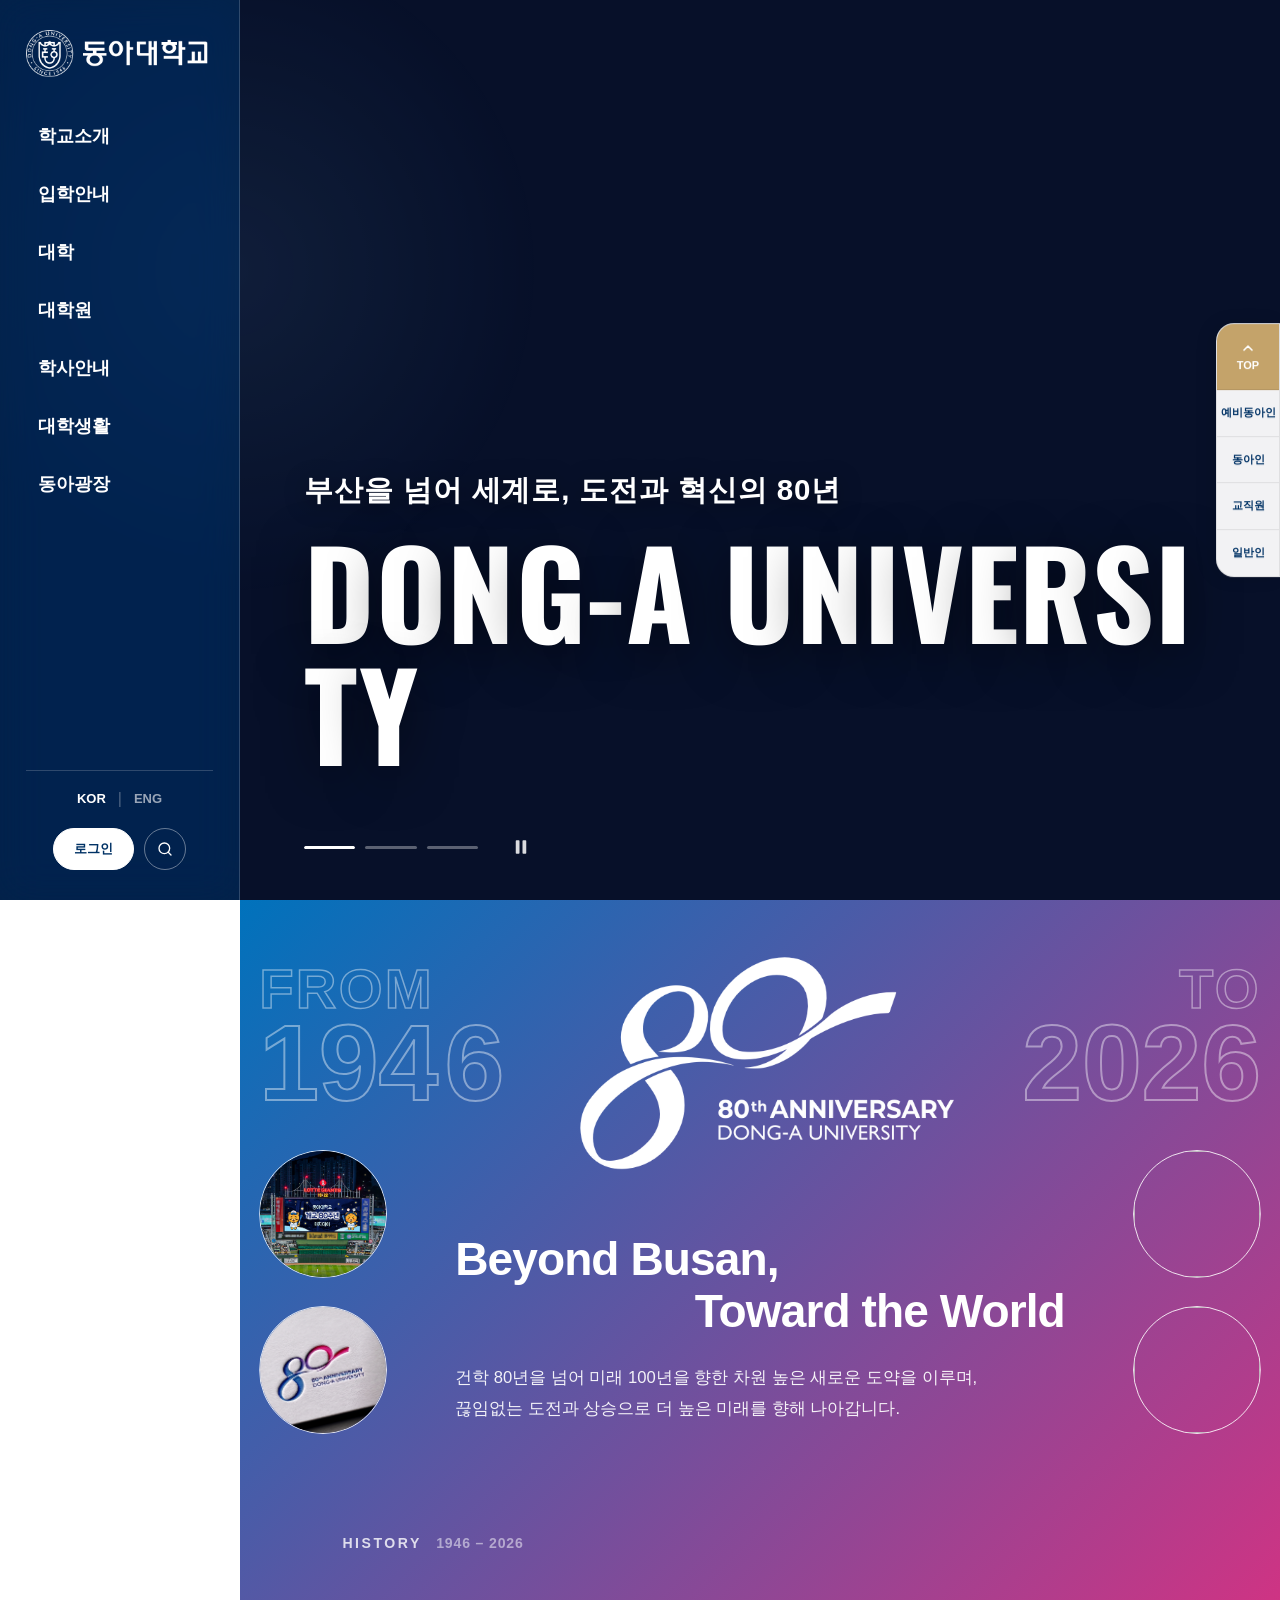
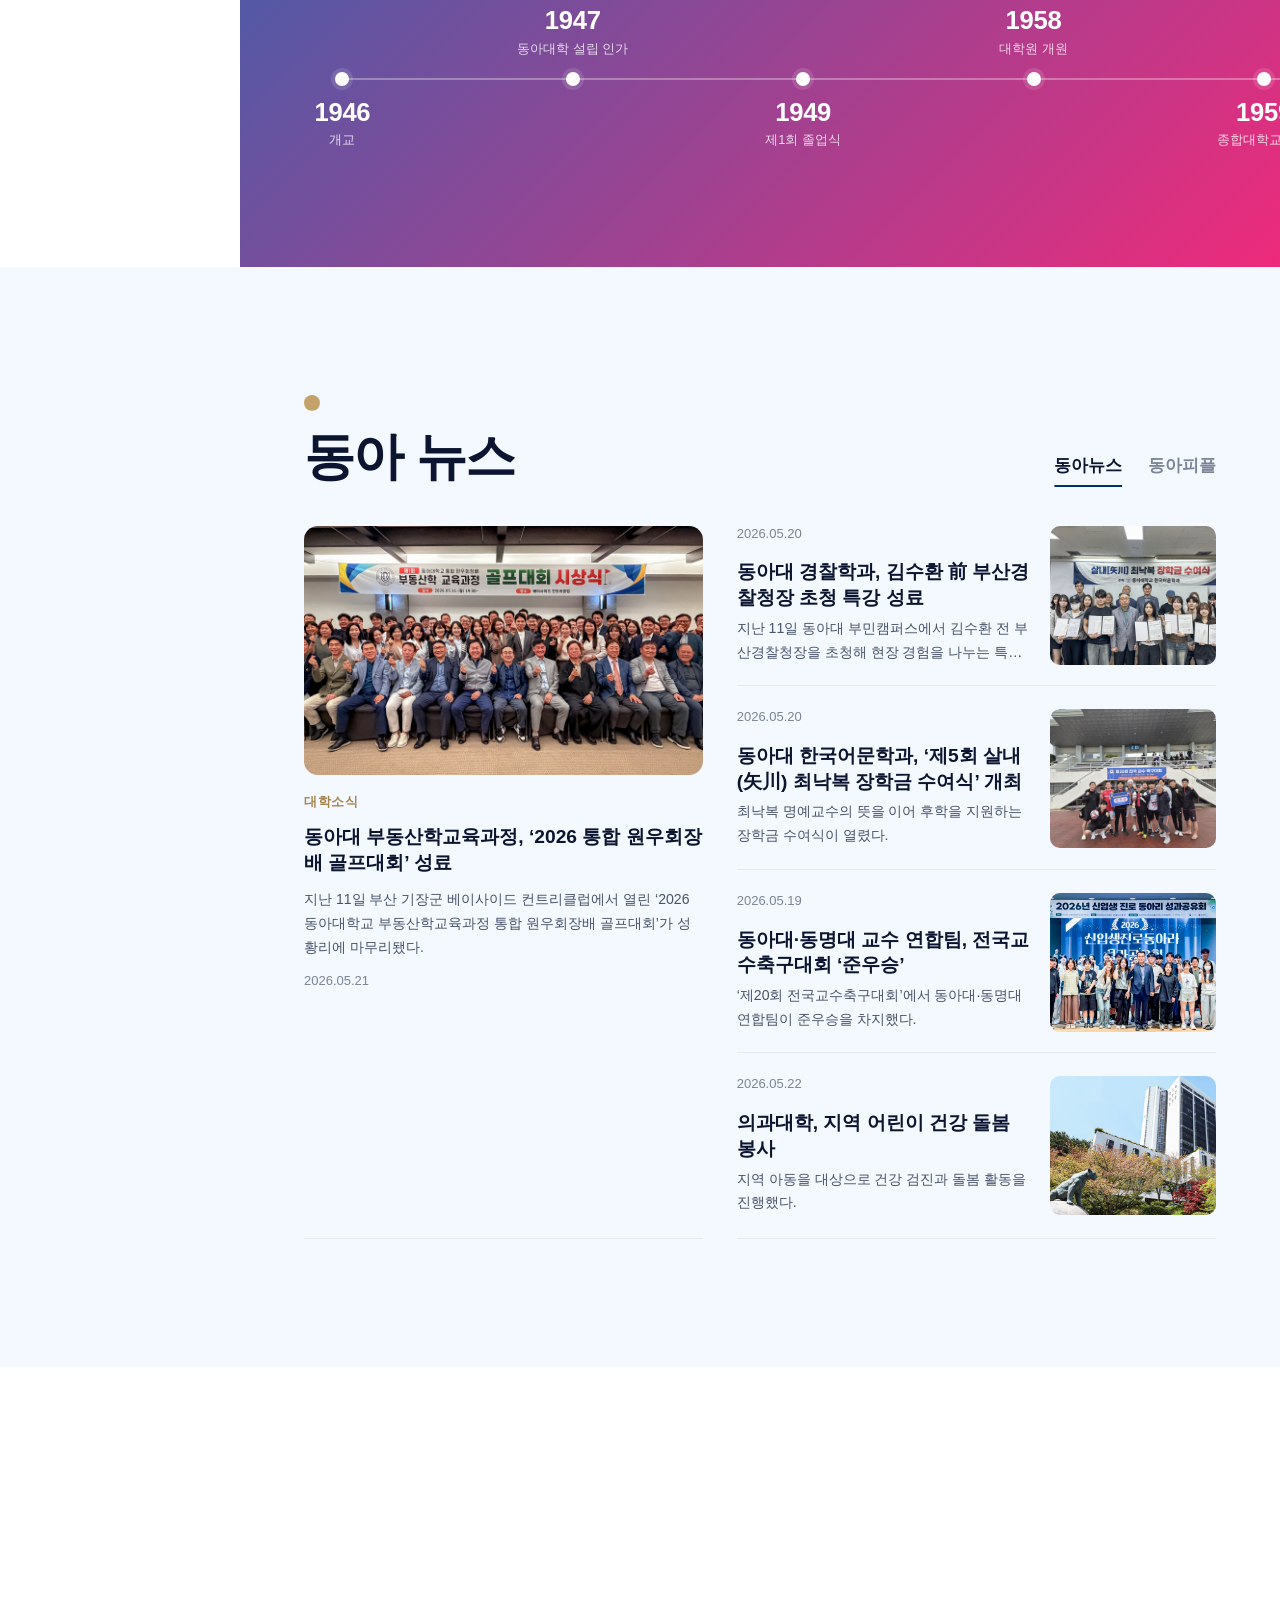
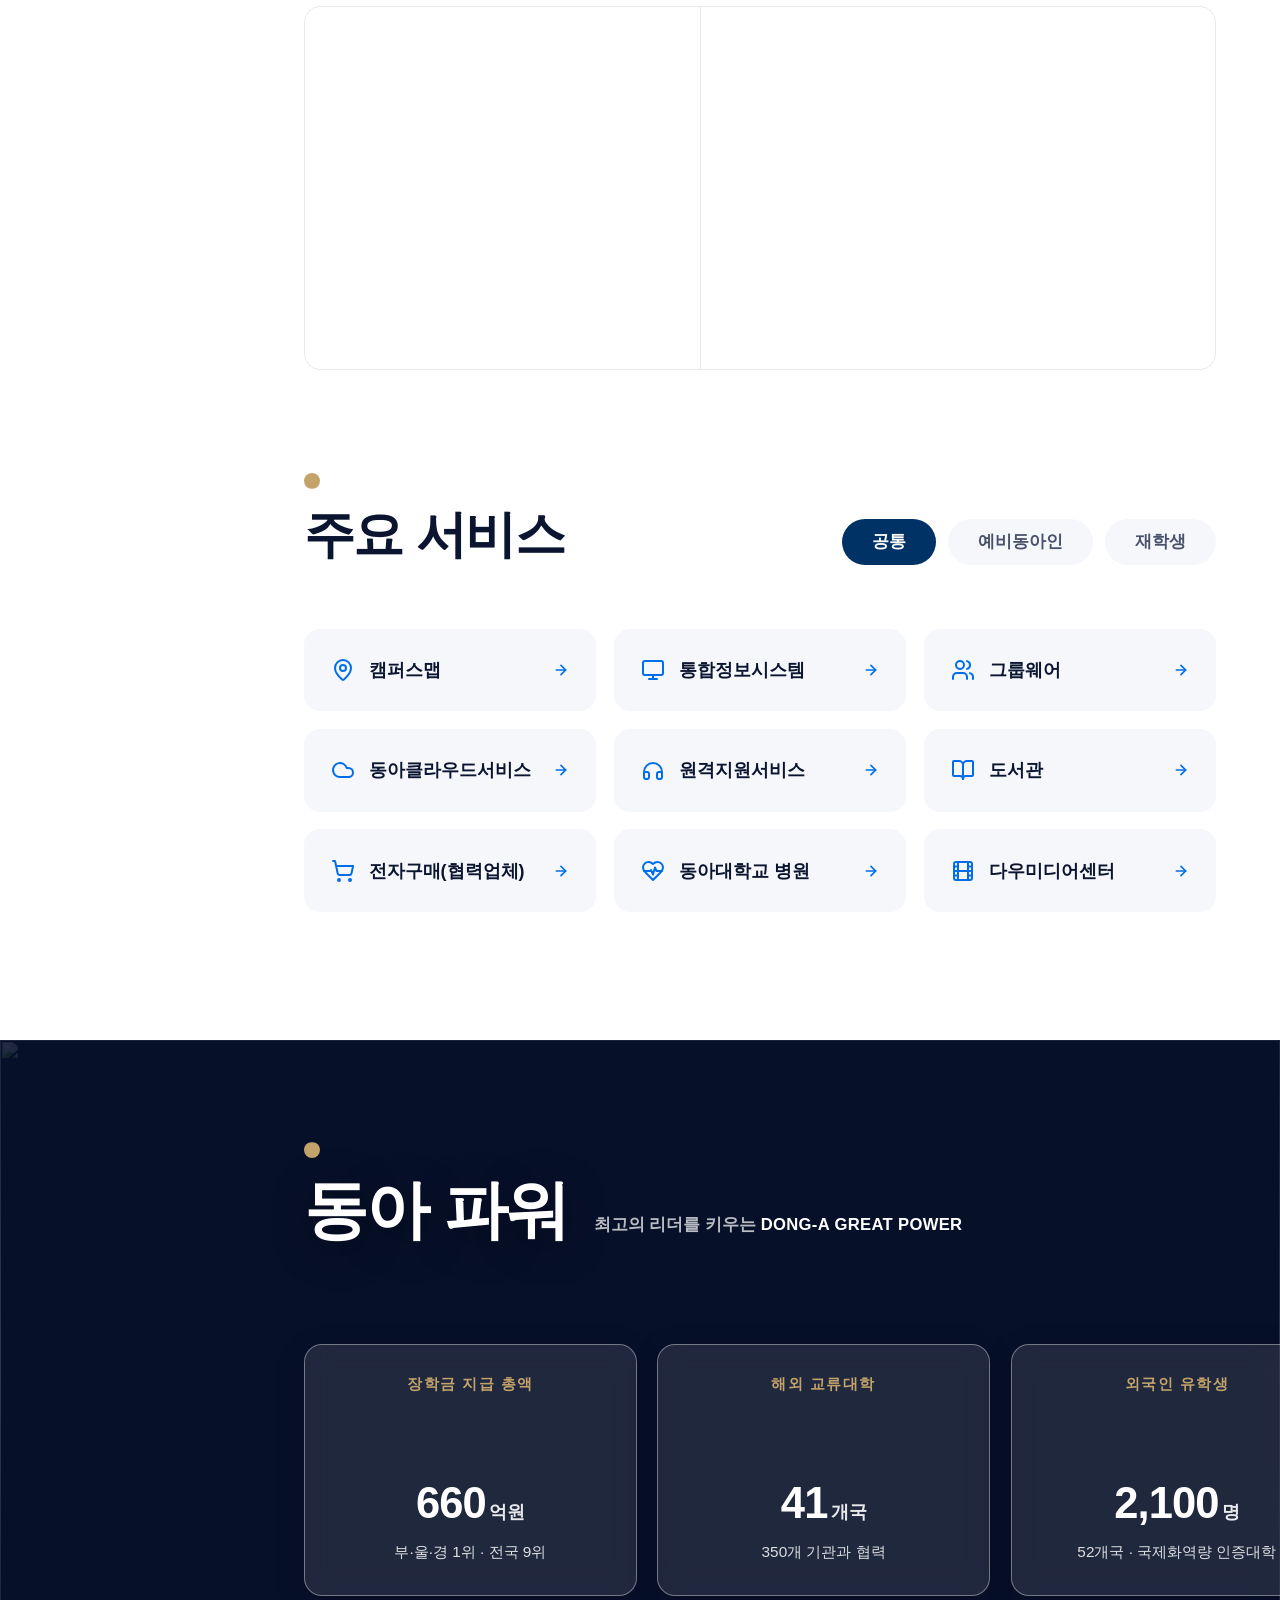
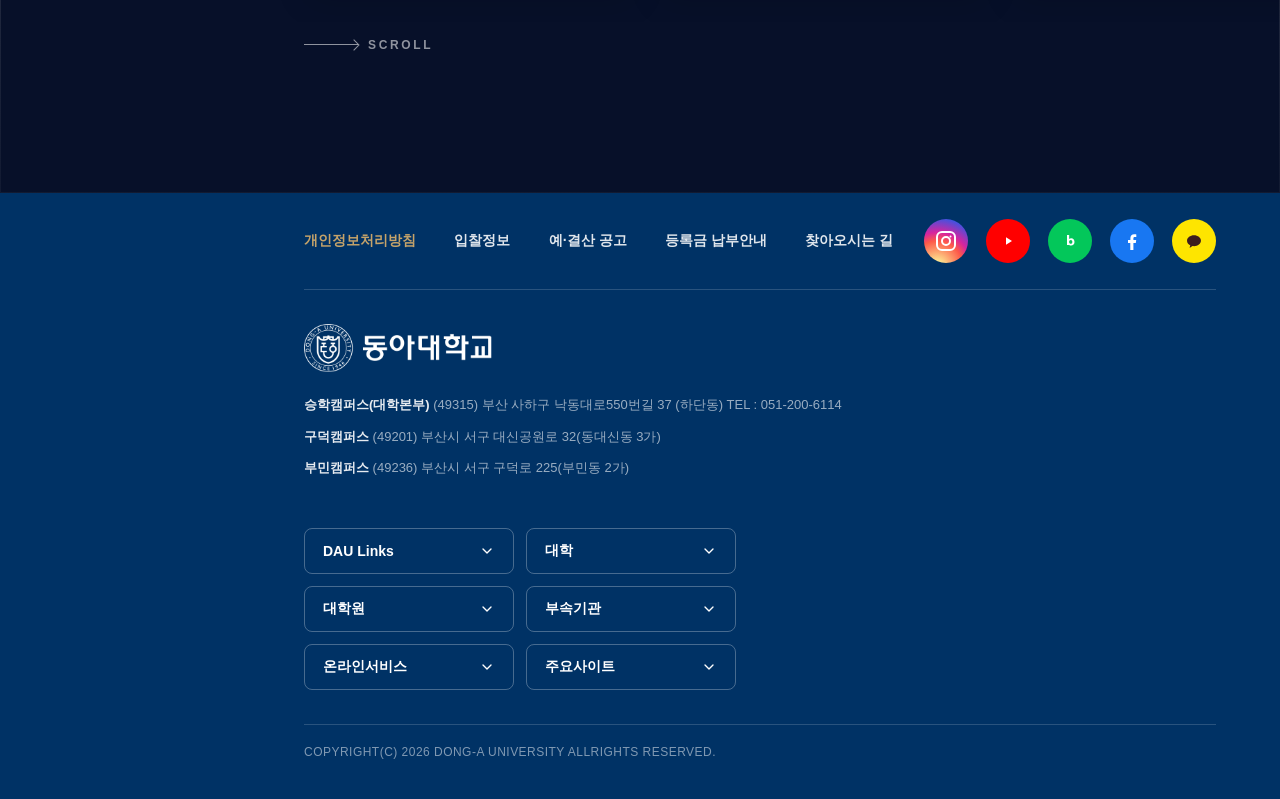
==== index.html @ b9711e66 "style: adjust heading line heights, refine Google Translate overrides, and update homepage animation" ====
<!doctype html>
<html lang="ko">

<head>
  <meta charset="UTF-8" />
  <meta name="viewport" content="width=device-width, initial-scale=1.0" />
  <title>동아대학교 — 홈페이지 리뉴얼 시안</title>
  <link rel="preconnect" href="https://cdn.jsdelivr.net" />
  <link rel="preconnect" href="https://fastly.jsdelivr.net" />
  <link rel="stylesheet" href="colors_and_type.css" />
  <link rel="stylesheet" href="homepage.css" />
  <link rel="stylesheet" href="sections.css" />
  <link rel="stylesheet" href="layouts.css" />
  <link rel="stylesheet" href="layout4.css" />
  <link rel="stylesheet" href="layout5.css" />

  <!-- image-slot web component (plain JS) -->
  <script src="image-slot.js" defer></script>
  <!-- vanilla interactions (no React/Babel) -->
  <script src="app.js" defer></script>
  <!-- Grainient 배경 효과 (React Bits 컴포넌트를 바닐라 ogl 모듈로 포팅) -->
  <script type="module" src="grainient.js"></script>
</head>

<body>
  <div class="site" data-variant="d" data-shrunk="false">
    <aside class="sb">
      <div class="sb-full">
        <a class="sb-logo" href="#top"><img src="assets/donga-logo.png" alt="동아대학교" class="sb-logo-img" /></a>
        <nav class="sb-nav">
          <a href="index copy.html">학교소개<svg xmlns="http://www.w3.org/2000/svg" width="24" height="24"
              viewBox="0 0 24 24" fill="none" stroke="currentColor" stroke-width="2" stroke-linecap="round"
              stroke-linejoin="round" data-lucide="chevron-right" class="lucide lucide-chevron-right ar"
              style="width: 16px; height: 16px; display: inline-flex">
              <path d="m9 18 6-6-6-6"></path>
            </svg></a><a href="#">입학안내<svg xmlns="http://www.w3.org/2000/svg" width="24" height="24" viewBox="0 0 24 24"
              fill="none" stroke="currentColor" stroke-width="2" stroke-linecap="round" stroke-linejoin="round"
              data-lucide="chevron-right" class="lucide lucide-chevron-right ar"
              style="width: 16px; height: 16px; display: inline-flex">
              <path d="m9 18 6-6-6-6"></path>
            </svg></a><a href="#">대학<svg xmlns="http://www.w3.org/2000/svg" width="24" height="24" viewBox="0 0 24 24"
              fill="none" stroke="currentColor" stroke-width="2" stroke-linecap="round" stroke-linejoin="round"
              data-lucide="chevron-right" class="lucide lucide-chevron-right ar"
              style="width: 16px; height: 16px; display: inline-flex">
              <path d="m9 18 6-6-6-6"></path>
            </svg></a><a href="#">대학원<svg xmlns="http://www.w3.org/2000/svg" width="24" height="24" viewBox="0 0 24 24"
              fill="none" stroke="currentColor" stroke-width="2" stroke-linecap="round" stroke-linejoin="round"
              data-lucide="chevron-right" class="lucide lucide-chevron-right ar"
              style="width: 16px; height: 16px; display: inline-flex">
              <path d="m9 18 6-6-6-6"></path>
            </svg></a><a href="#">학사안내<svg xmlns="http://www.w3.org/2000/svg" width="24" height="24" viewBox="0 0 24 24"
              fill="none" stroke="currentColor" stroke-width="2" stroke-linecap="round" stroke-linejoin="round"
              data-lucide="chevron-right" class="lucide lucide-chevron-right ar"
              style="width: 16px; height: 16px; display: inline-flex">
              <path d="m9 18 6-6-6-6"></path>
            </svg></a><a href="#">대학생활<svg xmlns="http://www.w3.org/2000/svg" width="24" height="24" viewBox="0 0 24 24"
              fill="none" stroke="currentColor" stroke-width="2" stroke-linecap="round" stroke-linejoin="round"
              data-lucide="chevron-right" class="lucide lucide-chevron-right ar"
              style="width: 16px; height: 16px; display: inline-flex">
              <path d="m9 18 6-6-6-6"></path>
            </svg></a><a href="#">동아광장<svg xmlns="http://www.w3.org/2000/svg" width="24" height="24" viewBox="0 0 24 24"
              fill="none" stroke="currentColor" stroke-width="2" stroke-linecap="round" stroke-linejoin="round"
              data-lucide="chevron-right" class="lucide lucide-chevron-right ar"
              style="width: 16px; height: 16px; display: inline-flex">
              <path d="m9 18 6-6-6-6"></path>
            </svg></a>
        </nav>
        <div class="sb-foot">
          <div class="sb-lang" translate="no">
            <button type="button" class="sb-lang-btn is-active" data-lang="ko" data-cursor="true">KOR</button>
            <span class="sb-lang-sep">|</span>
            <button type="button" class="sb-lang-btn" data-lang="en" data-cursor="true">ENG</button>
          </div>
          <div id="google_translate_element" aria-hidden="true"></div>
          <div class="sb-account icons">
            <a class="sb-acc" href="#" data-cursor="true">로그인</a><button class="sb-acc icon" data-cursor="true"
              aria-label="통합검색">
              <svg xmlns="http://www.w3.org/2000/svg" width="24" height="24" viewBox="0 0 24 24" fill="none"
                stroke="currentColor" stroke-width="2" stroke-linecap="round" stroke-linejoin="round"
                data-lucide="search" class="lucide lucide-search"
                style="width: 16px; height: 16px; display: inline-flex">
                <circle cx="11" cy="11" r="8"></circle>
                <path d="m21 21-4.3-4.3"></path>
              </svg>
            </button>
          </div>
        </div>
      </div>
      <div class="sb-mini">
        <a class="sb-mark" href="#top" data-cursor="true"><img src="assets/donga-emblem.png" alt="동아대학교" /></a><button
          class="sb-burger" data-cursor="true" aria-label="메뉴 열기">
          <img src="assets/menu-icon.png" alt="메뉴" class="sb-burger-img" /></button><button class="sb-totop"
          data-cursor="true">
          <span class="vtext">SCROLL TOP</span><svg xmlns="http://www.w3.org/2000/svg" width="24" height="24"
            viewBox="0 0 24 24" fill="none" stroke="currentColor" stroke-width="2" stroke-linecap="round"
            stroke-linejoin="round" data-lucide="arrow-up" class="lucide lucide-arrow-up"
            style="width: 16px; height: 16px; display: inline-flex">
            <path d="m5 12 7-7 7 7"></path>
            <path d="M12 19V5"></path>
          </svg>
        </button>
      </div>
    </aside>
    <div class="overlay from-left">
      <button class="ov-close" data-cursor="true">
        <svg xmlns="http://www.w3.org/2000/svg" width="24" height="24" viewBox="0 0 24 24" fill="none"
          stroke="currentColor" stroke-width="2" stroke-linecap="round" stroke-linejoin="round" data-lucide="x"
          class="lucide lucide-x" style="width: 22px; height: 22px; display: inline-flex">
          <path d="M18 6 6 18"></path>
          <path d="m6 6 12 12"></path>
        </svg>
      </button>
      <div class="ov-left">
        <a href="index copy.html" data-cursor="true">학교소개</a><a href="#" data-cursor="true">입학안내</a><a href="#"
          data-cursor="true">대학</a><a href="#" data-cursor="true">대학원</a><a href="#" data-cursor="true">학사안내</a><a
          href="#" data-cursor="true">대학생활</a><a href="#" data-cursor="true">동아광장</a>
      </div>
      <div class="ov-right">
        <div style="font-size: 13px; letter-spacing: 0.2em; color: var(--cyan); font-weight: 700">QUICK LINKS</div>
        <div style="display: grid; grid-template-columns: 1fr 1fr; gap: 12px 28px">
          <a href="#" data-cursor="true" style="
                display: flex;
                align-items: center;
                gap: 12px;
                color: rgba(255, 255, 255, 0.85);
                font-weight: 600;
                padding: 6px 0px;
              "><svg xmlns="http://www.w3.org/2000/svg" width="24" height="24" viewBox="0 0 24 24" fill="none"
              stroke="currentColor" stroke-width="2" stroke-linecap="round" stroke-linejoin="round"
              data-lucide="calendar-days" class="lucide lucide-calendar-days"
              style="width: 18px; height: 18px; display: inline-flex; color: var(--blue-300)">
              <path d="M8 2v4"></path>
              <path d="M16 2v4"></path>
              <rect width="18" height="18" x="3" y="4" rx="2"></rect>
              <path d="M3 10h18"></path>
              <path d="M8 14h.01"></path>
              <path d="M12 14h.01"></path>
              <path d="M16 14h.01"></path>
              <path d="M8 18h.01"></path>
              <path d="M12 18h.01"></path>
              <path d="M16 18h.01"></path>
            </svg>
            학사일정</a><a href="#" data-cursor="true" style="
                display: flex;
                align-items: center;
                gap: 12px;
                color: rgba(255, 255, 255, 0.85);
                font-weight: 600;
                padding: 6px 0px;
              "><svg xmlns="http://www.w3.org/2000/svg" width="24" height="24" viewBox="0 0 24 24" fill="none"
              stroke="currentColor" stroke-width="2" stroke-linecap="round" stroke-linejoin="round"
              data-lucide="list-checks" class="lucide lucide-list-checks"
              style="width: 18px; height: 18px; display: inline-flex; color: var(--blue-300)">
              <path d="m3 17 2 2 4-4"></path>
              <path d="m3 7 2 2 4-4"></path>
              <path d="M13 6h8"></path>
              <path d="M13 12h8"></path>
              <path d="M13 18h8"></path>
            </svg>
            수강신청</a><a href="#" data-cursor="true" style="
                display: flex;
                align-items: center;
                gap: 12px;
                color: rgba(255, 255, 255, 0.85);
                font-weight: 600;
                padding: 6px 0px;
              "><svg xmlns="http://www.w3.org/2000/svg" width="24" height="24" viewBox="0 0 24 24" fill="none"
              stroke="currentColor" stroke-width="2" stroke-linecap="round" stroke-linejoin="round"
              data-lucide="layout-grid" class="lucide lucide-layout-grid"
              style="width: 18px; height: 18px; display: inline-flex; color: var(--blue-300)">
              <rect width="7" height="7" x="3" y="3" rx="1"></rect>
              <rect width="7" height="7" x="14" y="3" rx="1"></rect>
              <rect width="7" height="7" x="14" y="14" rx="1"></rect>
              <rect width="7" height="7" x="3" y="14" rx="1"></rect>
            </svg>
            SmartDONGA</a><a href="#" data-cursor="true" style="
                display: flex;
                align-items: center;
                gap: 12px;
                color: rgba(255, 255, 255, 0.85);
                font-weight: 600;
                padding: 6px 0px;
              "><svg xmlns="http://www.w3.org/2000/svg" width="24" height="24" viewBox="0 0 24 24" fill="none"
              stroke="currentColor" stroke-width="2" stroke-linecap="round" stroke-linejoin="round"
              data-lucide="book-open" class="lucide lucide-book-open"
              style="width: 18px; height: 18px; display: inline-flex; color: var(--blue-300)">
              <path d="M12 7v14"></path>
              <path
                d="M3 18a1 1 0 0 1-1-1V4a1 1 0 0 1 1-1h5a4 4 0 0 1 4 4 4 4 0 0 1 4-4h5a1 1 0 0 1 1 1v13a1 1 0 0 1-1 1h-6a3 3 0 0 0-3 3 3 3 0 0 0-3-3z">
              </path>
            </svg>
            중앙도서관</a><a href="#" data-cursor="true" style="
                display: flex;
                align-items: center;
                gap: 12px;
                color: rgba(255, 255, 255, 0.85);
                font-weight: 600;
                padding: 6px 0px;
              "><svg xmlns="http://www.w3.org/2000/svg" width="24" height="24" viewBox="0 0 24 24" fill="none"
              stroke="currentColor" stroke-width="2" stroke-linecap="round" stroke-linejoin="round"
              data-lucide="file-badge" class="lucide lucide-file-badge"
              style="width: 18px; height: 18px; display: inline-flex; color: var(--blue-300)">
              <path d="M12 22h6a2 2 0 0 0 2-2V7l-5-5H6a2 2 0 0 0-2 2v3"></path>
              <path d="M14 2v4a2 2 0 0 0 2 2h4"></path>
              <path d="M5 17a3 3 0 1 0 0-6 3 3 0 0 0 0 6Z"></path>
              <path d="M7 16.5 8 22l-3-1-3 1 1-5.5"></path>
            </svg>
            증명서 발급</a><a href="#" data-cursor="true" style="
                display: flex;
                align-items: center;
                gap: 12px;
                color: rgba(255, 255, 255, 0.85);
                font-weight: 600;
                padding: 6px 0px;
              "><svg xmlns="http://www.w3.org/2000/svg" width="24" height="24" viewBox="0 0 24 24" fill="none"
              stroke="currentColor" stroke-width="2" stroke-linecap="round" stroke-linejoin="round"
              data-lucide="heart-pulse" class="lucide lucide-heart-pulse"
              style="width: 18px; height: 18px; display: inline-flex; color: var(--blue-300)">
              <path
                d="M19 14c1.49-1.46 3-3.21 3-5.5A5.5 5.5 0 0 0 16.5 3c-1.76 0-3 .5-4.5 2-1.5-1.5-2.74-2-4.5-2A5.5 5.5 0 0 0 2 8.5c0 2.3 1.5 4.05 3 5.5l7 7Z">
              </path>
              <path d="M3.22 12H9.5l.5-1 2 4.5 2-7 1.5 3.5h5.27"></path>
            </svg>
            동아대학교병원</a><a href="#" data-cursor="true" style="
                display: flex;
                align-items: center;
                gap: 12px;
                color: rgba(255, 255, 255, 0.85);
                font-weight: 600;
                padding: 6px 0px;
              "><svg xmlns="http://www.w3.org/2000/svg" width="24" height="24" viewBox="0 0 24 24" fill="none"
              stroke="currentColor" stroke-width="2" stroke-linecap="round" stroke-linejoin="round"
              data-lucide="landmark" class="lucide lucide-landmark"
              style="width: 18px; height: 18px; display: inline-flex; color: var(--blue-300)">
              <line x1="3" x2="21" y1="22" y2="22"></line>
              <line x1="6" x2="6" y1="18" y2="11"></line>
              <line x1="10" x2="10" y1="18" y2="11"></line>
              <line x1="14" x2="14" y1="18" y2="11"></line>
              <line x1="18" x2="18" y1="18" y2="11"></line>
              <polygon points="12 2 20 7 4 7"></polygon>
            </svg>
            석당박물관</a><a href="#" data-cursor="true" style="
                display: flex;
                align-items: center;
                gap: 12px;
                color: rgba(255, 255, 255, 0.85);
                font-weight: 600;
                padding: 6px 0px;
              "><svg xmlns="http://www.w3.org/2000/svg" width="24" height="24" viewBox="0 0 24 24" fill="none"
              stroke="currentColor" stroke-width="2" stroke-linecap="round" stroke-linejoin="round" data-lucide="map"
              class="lucide lucide-map" style="width: 18px; height: 18px; display: inline-flex; color: var(--blue-300)">
              <path
                d="M14.106 5.553a2 2 0 0 0 1.788 0l3.659-1.83A1 1 0 0 1 21 4.619v12.764a1 1 0 0 1-.553.894l-4.553 2.277a2 2 0 0 1-1.788 0l-4.212-2.106a2 2 0 0 0-1.788 0l-3.659 1.83A1 1 0 0 1 3 19.381V6.618a1 1 0 0 1 .553-.894l4.553-2.277a2 2 0 0 1 1.788 0z">
              </path>
              <path d="M15 5.764v15"></path>
              <path d="M9 3.236v15"></path>
            </svg>
            캠퍼스맵</a>
        </div>
        <div style="
              margin-top: 18px;
              padding-top: 22px;
              border-top: 1px solid rgba(255, 255, 255, 0.12);
              font-size: 13.5px;
              color: rgba(255, 255, 255, 0.6);
              line-height: 1.8;
            ">
          (49236) 부산광역시 서구 구덕로 225 (부민동2가) 동아대학교<br />대표전화 051-200-6114
        </div>
      </div>
    </div>
    <main class="main main-d">
      <section class="hero hd" id="top">
        <div class="hd-media" data-hd-slider>
          <div class="hd-slide is-active" data-hd-type="video">
            <video class="hd-video" src="assets/hero-flow.mp4" autoplay muted playsinline data-hero-clip
              data-clip-start="0" data-clip-end="10"></video>
          </div>
          <div class="hd-slide" data-hd-type="image">
            <img class="hd-img" src="assets/campus-stone-hall.jpg" alt="부산형 지역혁신중심 대학지원체계(RISE) 사업 선정" loading="lazy" />
          </div>
          <div class="hd-slide" data-hd-type="image">
            <img class="hd-img" src="assets/campus-seunghak.jpg" alt="대학기초연구소지원(G-LAMP) 사업 최종 선정" loading="lazy" />
          </div>
          <div class="hd-sweep"></div>
        </div>
        <div class="hd-center">
          <div class="hd-text">
            <span class="hd-eyebrow">부산을 넘어 세계로, 도전과 혁신의 80년</span>
            <h1 class="hd-title" aria-label="DONG-A UNIVERSITY">
              <span class="hd-ch">D</span><span class="hd-ch">O</span><span class="hd-ch">N</span><span
                class="hd-ch">G</span><span class="hd-ch">-</span><span class="hd-ch">A</span><span
                class="hd-ch">&nbsp;</span><wbr /><span class="hd-ch">U</span><span class="hd-ch">N</span><span
                class="hd-ch">I</span><span class="hd-ch">V</span><span class="hd-ch">E</span><span
                class="hd-ch">R</span><span class="hd-ch">S</span><span class="hd-ch">I</span><span
                class="hd-ch">T</span><span class="hd-ch">Y</span>
            </h1>
          </div>
        </div>
        <!-- 이미지 슬라이드(영상 다음)에 노출되는 홍보문구 — 오른쪽 중앙상단, MORE VIEW는 아래 -->
        <div class="hd-promo hd-hide" data-hd-promo aria-hidden="true">
          <div class="hd-promo-stack">
            <div class="hd-promo-item" data-hd-slide="1">
              <span class="hd-promo-eyebrow">DONG-A NEWS</span>
              <h2 class="hd-promo-title">부산형 지역혁신중심<br />대학지원체계(RISE) 사업 선정</h2>
              <p class="hd-promo-desc">지역과 대학이 함께 성장하는 부산형 RISE 사업에 선정되어, 5년간 약 900억 원 규모의 지원으로 지역혁신을 이끌어 갑니다.</p>
            </div>
            <div class="hd-promo-item" data-hd-slide="2">
              <span class="hd-promo-eyebrow">DONG-A NEWS</span>
              <h2 class="hd-promo-title">대학기초연구소지원<br />(G-LAMP) 사업 최종 선정</h2>
              <p class="hd-promo-desc">기초연구 역량 강화를 위한 G-LAMP 사업에 최종 선정되어, 세계적 수준의 연구 기반을 갖춘 연구중심 대학으로 도약합니다.</p>
            </div>
          </div>
          <a class="hd-more" href="#" data-cursor="true"><span>MORE VIEW</span><svg width="18" height="18"
              viewBox="0 0 24 24" fill="none" stroke="currentColor" stroke-width="2.5" stroke-linecap="round"
              stroke-linejoin="round">
              <path d="M5 12h14" />
              <path d="m12 5 7 7-7 7" />
            </svg></a>
        </div>
        <div class="hd-prog" data-hd-prog>
          <div class="hd-prog-segs" data-hd-dots></div>
          <button class="hd-prog-toggle" data-hd-toggle aria-label="슬라이드 일시정지" data-cursor="true"></button>
        </div>
      </section>
      <section class="sec gpn anniv" id="global">
        <div class="anniv-grainient" aria-hidden="true" data-grainient data-grainient-color1="#EE2A7B"
          data-grainient-color2="#7B4E9C" data-grainient-color3="#0072BC" data-grainient-time-speed="0.3"
          data-grainient-warp-strength="4.5" data-grainient-warp-speed="2.4" data-grainient-warp-frequency="4.0"
          data-grainient-rotation-amount="120" data-grainient-noise-scale="1.4" data-grainient-zoom="0.9"
          data-grainient-contrast="1.0" data-grainient-saturation="0.92" data-grainient-blend-angle="135"
          data-grainient-grain-amount="0.08"></div>
        <div class="wrap">
          <div class="anniv-deco anniv-deco-left" aria-hidden="true"><span class="ad-out">FROM</span><span
              class="ad-sol">194<span class="kern">6</span></span>
            <div class="anniv-circles">
              <div class="anniv-circle" data-reveal="up" data-reveal-delay="1"><img src="uploads/스크린샷 2026-06-11 09.55.35.png" alt="" /></div>
              <div class="anniv-circle" data-reveal="up" data-reveal-delay="2"><img src="uploads/스크린샷 2026-06-11 09.55.54.png" alt="" /></div>
            </div>
          </div>
          <div class="anniv-deco anniv-deco-right" aria-hidden="true">
            <span class="ad-out">TO</span><span class="ad-sol">2026</span>
            <div class="anniv-circles">
              <div class="anniv-circle" data-reveal="up" data-reveal-delay="2"><img src="assets/campus-brick-day.jpg" alt="" /></div>
              <div class="anniv-circle" data-reveal="up" data-reveal-delay="3"><img src="assets/campus-stone-hall.jpg" alt="" /></div>
            </div>
          </div>
          <div class="anniv-inner">
            <img src="assets/anniv-80-full-white.png" alt="동아대학교 개교 80주년" class="anniv-logo" data-reveal="scale" />
            <div class="anniv-lead">
              <h2 class="anniv-head" data-reveal="up"><span class="ah-l1">Beyond Busan,</span><span class="ah-l2">Toward the World</span></h2>
              <div class="anniv-copy">
                <p data-reveal="up" data-reveal-delay="1">건학 80년을 넘어 미래 100년을 향한 차원 높은 새로운 도약을 이루며,<br>끊임없는 도전과 상승으로 더 높은
                  미래를 향해 나아갑니다.</p>
              </div>
            </div>
            <div class="anniv-history" data-reveal="up" data-reveal-delay="3">
              <span class="ah-head">History <em>1946 – 2026</em></span>
              <div class="ah-scroll" data-ah-scroll>
                <ul class="ah-track">
                  <li class="ah-item ah-start"><span class="ah-dot"></span><div class="ah-text"><span class="ah-year">1946</span><span class="ah-label">개교</span></div></li>
                  <li class="ah-item"><span class="ah-dot"></span><div class="ah-text"><span class="ah-year">1947</span><span class="ah-label">동아대학 설립 인가</span></div></li>
                  <li class="ah-item"><span class="ah-dot"></span><div class="ah-text"><span class="ah-year">1949</span><span class="ah-label">제1회 졸업식</span></div></li>
                  <li class="ah-item"><span class="ah-dot"></span><div class="ah-text"><span class="ah-year">1958</span><span class="ah-label">대학원 개원</span></div></li>
                  <li class="ah-item"><span class="ah-dot"></span><div class="ah-text"><span class="ah-year">1959</span><span class="ah-label">종합대학교 승격</span></div></li>
                  <li class="ah-item"><span class="ah-dot"></span><div class="ah-text"><span class="ah-year">2002</span><span class="ah-label">동아대학교 의료원 출범</span></div></li>
                  <li class="ah-item"><span class="ah-dot"></span><div class="ah-text"><span class="ah-year">2006</span><span class="ah-label">의학전문대학원 설치</span></div></li>
                  <li class="ah-item"><span class="ah-dot"></span><div class="ah-text"><span class="ah-year">2008</span><span class="ah-label">법학전문대학원 인가</span></div></li>
                  <li class="ah-item"><span class="ah-dot"></span><div class="ah-text"><span class="ah-year">2009</span><span class="ah-label">석당박물관 개관</span></div></li>
                  <li class="ah-item"><span class="ah-dot"></span><div class="ah-text"><span class="ah-year">2011</span><span class="ah-label">건축·디자인·패션대학 설립</span></div></li>
                  <li class="ah-item"><span class="ah-dot"></span><div class="ah-text"><span class="ah-year">2013</span><span class="ah-label">대학기관평가인증 획득</span></div></li>
                  <li class="ah-item"><span class="ah-dot"></span><div class="ah-text"><span class="ah-year">2020</span><span class="ah-label">석당뮤지엄 개관</span></div></li>
                  <li class="ah-item"><span class="ah-dot"></span><div class="ah-text"><span class="ah-year">2024</span><span class="ah-label">글로컬대학30 선정</span></div></li>
                  <li class="ah-item ah-now"><span class="ah-dot"></span><div class="ah-text"><span class="ah-year">2026</span><span class="ah-label">개교 80주년</span></div></li>
                </ul>
              </div>
            </div>
          </div>
        </div>
      </section>
      <section class="sec d-news" id="news">
        <div class="wrap">
          <div class="dnews-head">
            <div class="dnews-head-left">
              <span class="nl-dot" data-reveal="up"></span>
              <h2 class="dnews-title" data-reveal="up">동아 뉴스</h2>
            </div>
            <div class="dnews-tabs" data-reveal="up">
              <button class="dnews-tab is-active" type="button" data-dnews-tab data-cursor="true">동아뉴스</button>
              <button class="dnews-tab" type="button" data-dnews-tab data-cursor="true">동아피플</button>
            </div>
          </div>
          <div class="dnews-grid">
            <a class="dnews-feat" href="#" data-cursor="true" data-reveal="up">
              <div class="dnews-feat-img"><img src="uploads/image.png" alt=""
                  loading="lazy" /></div>
              <div class="dnews-feat-body">
                <span class="dnews-cat">대학소식</span>
                <h3 class="dnews-feat-tit">동아대학교 2026 글로컬대학30 비전 선포식 성료</h3>
                <p class="dnews-feat-desc">지역과 함께 성장하는 글로컬 혁신 대학으로의 도약을 선언하며, 미래 100년을 향한 새로운 비전과 추진 전략을 공유했습니다.</p>
                <span class="dnews-date">2026.06.10</span>
              </div>
            </a>
            <div class="dnews-list" data-stagger="up">
              <a class="dnews-item" href="#" data-cursor="true">
                <div class="dnews-item-body">
                  <h4 class="dnews-item-tit">동아대 경영학과, 캡스톤 경진대회 대상 수상</h4>
                  <p class="dnews-item-desc">현장 문제 해결형 프로젝트로 우수한 성과를 거두며 최고상을 받았습니다.</p>
                  <span class="dnews-date">2026.06.05</span>
                </div>
                <div class="dnews-item-img"><img src="uploads/image copy.png" alt=""
                    loading="lazy" /></div>
              </a>
              <a class="dnews-item" href="#" data-cursor="true">
                <div class="dnews-item-body">
                  <h4 class="dnews-item-tit">국제교류처, 해외 협력대학과 공동학위 협약</h4>
                  <p class="dnews-item-desc">글로벌 인재 양성을 위한 교환·복수학위 트랙을 확대합니다.</p>
                  <span class="dnews-date">2026.06.03</span>
                </div>
                <div class="dnews-item-img"><img src="uploads/image copy 2.png" alt=""
                    loading="lazy" /></div>
              </a>
              <a class="dnews-item" href="#" data-cursor="true">
                <div class="dnews-item-body">
                  <h4 class="dnews-item-tit">석당박물관 특별기획전 ‘기록으로 보는 동아’ 개최</h4>
                  <p class="dnews-item-desc">개교 80년의 역사를 담은 귀중한 기록물을 한자리에서 만나보세요.</p>
                  <span class="dnews-date">2026.05.28</span>
                </div>
                <div class="dnews-item-img"><img src="uploads/스크린샷 2026-06-12 10.05.06.png" alt=""
                    loading="lazy" /></div>
              </a>
              <a class="dnews-item" href="#" data-cursor="true">
                <div class="dnews-item-body">
                  <h4 class="dnews-item-tit">동아대 산학협력단, 지역 혁신 R&amp;D 사업 선정</h4>
                  <p class="dnews-item-desc">부산 지역 산업과 연계한 대형 연구과제를 본격 추진합니다.</p>
                  <span class="dnews-date">2026.05.22</span>
                </div>
                <div class="dnews-item-img"><img src="uploads/스크린샷 2026-06-12 10.06.12.png" alt="" loading="lazy" /></div>
              </a>
            </div>
          </div>
        </div>
      </section>
      <section class="sec d-nl" id="notice">
        <div class="wrap">
          <div class="nl-area">
            <div class="nl-head">
              <div class="nl-head-left">
                <span class="nl-dot" data-reveal="up"></span>
                <h2 class="nl-title" data-reveal="up">동아 공지</h2>
              </div>
              <nav class="nl-main-tabs" data-reveal="up">
                <button class="nmt on" data-nmt="notice" data-cursor="true">공지사항</button>
                <button class="nmt" data-nmt="schedule" data-cursor="true">일정</button>
              </nav>
            </div>

            <!-- 고정 박스: 왼쪽 + 오른쪽 -->
            <div class="nl-box">
              <div class="nl-box-left">
                <!-- 공지 카테고리 (공지사항 탭) -->
                <div class="nl-slot" data-slot="notice">
                  <div class="nl-cats" data-stagger="up">
                    <button class="nl-cat on" data-nlcat="all" data-cursor="true">전체</button>
                    <button class="nl-cat" data-nlcat="공지사항" data-cursor="true">공지사항</button>
                    <button class="nl-cat" data-nlcat="학사공지" data-cursor="true">학사공지</button>
                    <button class="nl-cat" data-nlcat="장학공지" data-cursor="true">장학공지</button>
                    <button class="nl-cat" data-nlcat="행사모집" data-cursor="true">행사모집</button>
                    <button class="nl-cat" data-nlcat="채용" data-cursor="true">채용</button>
                    <button class="nl-cat" data-nlcat="faq" data-cursor="true">FAQ</button>
                    <button class="nl-cat" data-nlcat="qna" data-cursor="true">Q&amp;A</button>
                  </div>
                </div>
                <!-- 캘린더 (일정 탭) -->
                <div class="nl-slot" data-slot="schedule" style="display:none">
                  <div class="nl-cal-head">
                    <button class="nl-cal-arr" data-cal-dir="prev" data-cursor="true"><svg width="16" height="16"
                        viewBox="0 0 24 24" fill="none" stroke="currentColor" stroke-width="2.5" stroke-linecap="round"
                        stroke-linejoin="round">
                        <path d="m15 18-6-6 6-6" />
                      </svg></button>
                    <span class="nl-cal-month">2026.06</span>
                    <button class="nl-cal-arr" data-cal-dir="next" data-cursor="true"><svg width="16" height="16"
                        viewBox="0 0 24 24" fill="none" stroke="currentColor" stroke-width="2.5" stroke-linecap="round"
                        stroke-linejoin="round">
                        <path d="m9 18 6-6-6-6" />
                      </svg></button>
                  </div>
                  <div class="nl-cal-weekdays">
                    <span>SUN</span><span>MON</span><span>TUE</span><span>WED</span><span>THU</span><span>FRI</span><span>SAT</span>
                  </div>
                  <div class="nl-cal-days" data-cal-grid></div>
                </div>
              </div>
              <div class="nl-box-right">
                <!-- 공지 리스트 -->
                <div class="nl-slot" data-slot="notice">
                  <div class="nl-right-inner" data-right-view="list">
                    <div class="nl-list">
                      <a class="nl-row nl-row-anim" href="#" data-cursor="true"><span
                          class="nl-row-cat cat-학사공지">학사공지</span>
                        <p class="nl-tit">2026학년도 2학기 재학생 수강신청 일정 및 유의사항 안내</p><span class="nl-date">2026.06.01</span>
                      </a>
                      <a class="nl-row nl-row-anim" href="#" data-cursor="true"><span
                          class="nl-row-cat cat-장학공지">장학공지</span>
                        <p class="nl-tit">2학기 교내·외 장학금 신청 안내 (성적·복지·근로 장학)</p><span class="nl-date">2026.05.30</span>
                      </a>
                      <a class="nl-row nl-row-anim" href="#" data-cursor="true"><span
                          class="nl-row-cat cat-채용">채용</span>
                        <p class="nl-tit">2026년 상반기 교직원(행정·기술) 신규채용 공고</p><span class="nl-date">2026.05.29</span>
                      </a>
                      <a class="nl-row nl-row-anim" href="#" data-cursor="true"><span
                          class="nl-row-cat cat-공지사항">공지사항</span>
                        <p class="nl-tit">여름방학 중 중앙도서관 운영시간 및 시설 이용 변경 안내</p><span class="nl-date">2026.05.27</span>
                      </a>
                      <a class="nl-row nl-row-anim" href="#" data-cursor="true"><span
                          class="nl-row-cat cat-학사공지">학사공지</span>
                        <p class="nl-tit">계절학기(하계) 개설 교과목 및 수강신청 안내</p><span class="nl-date">2026.05.26</span>
                      </a>
                    </div>
                  </div>
                  <div class="nl-right-inner" data-right-view="news" style="display:none">
                    <div class="nl-news2" data-news2>
                      <div class="nn2-track">
                        <a class="nn2-card" href="#" data-cursor="true">
                          <div class="nn2-thumb"><img src="assets/campus-aerial.jpg" alt="" /></div>
                          <div class="nn2-text">
                            <h4 class="nn2-tit">동아대, 글로컬대학30 혁신모델로 지역 산업 대전환</h4><span
                              class="nn2-date">2026.06.02</span>
                          </div>
                        </a>
                        <a class="nn2-card" href="#" data-cursor="true">
                          <div class="nn2-thumb"><img src="assets/campus-seunghak.jpg" alt="" /></div>
                          <div class="nn2-text">
                            <h4 class="nn2-tit">의과대학 연구팀, AI 기반 암 조기진단 시스템 개발</h4><span
                              class="nn2-date">2026.05.28</span>
                          </div>
                        </a>
                        <a class="nn2-card" href="#" data-cursor="true">
                          <div class="nn2-thumb"><img src="assets/campus-brick-day.jpg" alt="" /></div>
                          <div class="nn2-text">
                            <h4 class="nn2-tit">차세대 이차전지 소재, 국제학술지 표지 논문 게재</h4><span class="nn2-date">2026.05.20</span>
                          </div>
                        </a>
                        <a class="nn2-card" href="#" data-cursor="true">
                          <div class="nn2-thumb"><img src="assets/campus-stone-hall.jpg" alt="" /></div>
                          <div class="nn2-text">
                            <h4 class="nn2-tit">석당박물관, 예비 큐레이터 양성 프로젝트 6기 모집</h4><span
                              class="nn2-date">2026.05.15</span>
                          </div>
                        </a>
                      </div>
                      <button class="nn2-arr nn2-prev" data-nn2-dir="prev" data-cursor="true"><svg width="18"
                          height="18" viewBox="0 0 24 24" fill="none" stroke="currentColor" stroke-width="2.5"
                          stroke-linecap="round" stroke-linejoin="round">
                          <path d="m15 18-6-6 6-6" />
                        </svg></button>
                      <button class="nn2-arr nn2-next" data-nn2-dir="next" data-cursor="true"><svg width="18"
                          height="18" viewBox="0 0 24 24" fill="none" stroke="currentColor" stroke-width="2.5"
                          stroke-linecap="round" stroke-linejoin="round">
                          <path d="m9 18 6-6-6-6" />
                        </svg></button>
                    </div>
                  </div>
                </div>
                <!-- 일정 리스트 -->
                <div class="nl-slot" data-slot="schedule" style="display:none">
                  <div class="nl-list nl-list-scroll">
                    <a class="nl-row" href="#" data-cursor="true"><span class="nl-row-cat">06.01 ~ 06.29</span>
                      <p class="nl-tit">2026학년도 1학기 기말 강의평가 기간</p>
                    </a>
                    <a class="nl-row" href="#" data-cursor="true"><span class="nl-row-cat">06.02 ~ 06.05</span>
                      <p class="nl-tit">2026학년도 2학기 재입학 접수기간</p>
                    </a>
                    <a class="nl-row" href="#" data-cursor="true"><span class="nl-row-cat">06.16 ~ 06.29</span>
                      <p class="nl-tit">2026학년도 1학기 성적입력 및 열람기간</p>
                    </a>
                    <a class="nl-row" href="#" data-cursor="true"><span class="nl-row-cat">06.22 ~ 06.22</span>
                      <p class="nl-tit">2026학년도 1학기 종강</p>
                    </a>
                    <a class="nl-row" href="#" data-cursor="true"><span class="nl-row-cat">06.23 ~ 06.23</span>
                      <p class="nl-tit">보강가능일</p>
                    </a>
                  </div>
                </div>
              </div>
            </div>
          </div>

          <div class="svc-block">
            <div class="sec-head">
              <div class="svc-head-left">
                <span class="svc-dot" data-reveal="up"></span>
                <h2 class="svc-title" data-reveal="up">주요 서비스</h2>
              </div>
              <div class="svc-tabs" data-reveal="up">
                <button class="svc-tab on" data-svc-tab="common" data-cursor="true">공통</button>
                <button class="svc-tab" data-svc-tab="pre" data-cursor="true">예비동아인</button>
                <button class="svc-tab" data-svc-tab="cur" data-cursor="true">재학생</button>
              </div>
            </div>
            <div class="svc-panels">
              <div class="svc-grid on" data-svc-panel="common" data-stagger="up">
                <a class="svc-link" href="#" data-cursor="true"><span class="svc-label"><svg class="svc-ic" width="24"
                      height="24" viewBox="0 0 24 24" fill="none" stroke="currentColor" stroke-width="2"
                      stroke-linecap="round" stroke-linejoin="round">
                      <path
                        d="M20 10c0 4.993-5.539 10.193-7.399 11.799a1 1 0 0 1-1.202 0C9.539 20.193 4 14.993 4 10a8 8 0 0 1 16 0" />
                      <circle cx="12" cy="10" r="3" />
                    </svg><span>캠퍼스맵</span></span><svg class="svc-arr" width="16" height="16" viewBox="0 0 24 24"
                    fill="none" stroke="currentColor" stroke-width="2.5" stroke-linecap="round" stroke-linejoin="round">
                    <path d="M5 12h14" />
                    <path d="m12 5 7 7-7 7" />
                  </svg></a>
                <a class="svc-link" href="#" data-cursor="true"><span class="svc-label"><svg class="svc-ic" width="24"
                      height="24" viewBox="0 0 24 24" fill="none" stroke="currentColor" stroke-width="2"
                      stroke-linecap="round" stroke-linejoin="round">
                      <rect width="20" height="14" x="2" y="3" rx="2" />
                      <line x1="8" x2="16" y1="21" y2="21" />
                      <line x1="12" x2="12" y1="17" y2="21" />
                    </svg><span>통합정보시스템</span></span><svg class="svc-arr" width="16" height="16" viewBox="0 0 24 24"
                    fill="none" stroke="currentColor" stroke-width="2.5" stroke-linecap="round" stroke-linejoin="round">
                    <path d="M5 12h14" />
                    <path d="m12 5 7 7-7 7" />
                  </svg></a>
                <a class="svc-link" href="#" data-cursor="true"><span class="svc-label"><svg class="svc-ic" width="24"
                      height="24" viewBox="0 0 24 24" fill="none" stroke="currentColor" stroke-width="2"
                      stroke-linecap="round" stroke-linejoin="round">
                      <path d="M16 21v-2a4 4 0 0 0-4-4H6a4 4 0 0 0-4 4v2" />
                      <circle cx="9" cy="7" r="4" />
                      <path d="M22 21v-2a4 4 0 0 0-3-3.87" />
                      <path d="M16 3.13a4 4 0 0 1 0 7.75" />
                    </svg><span>그룹웨어</span></span><svg class="svc-arr" width="16" height="16" viewBox="0 0 24 24"
                    fill="none" stroke="currentColor" stroke-width="2.5" stroke-linecap="round" stroke-linejoin="round">
                    <path d="M5 12h14" />
                    <path d="m12 5 7 7-7 7" />
                  </svg></a>
                <a class="svc-link" href="#" data-cursor="true"><span class="svc-label"><svg class="svc-ic" width="24"
                      height="24" viewBox="0 0 24 24" fill="none" stroke="currentColor" stroke-width="2"
                      stroke-linecap="round" stroke-linejoin="round">
                      <path d="M17.5 19H9a7 7 0 1 1 6.71-9h1.79a4.5 4.5 0 1 1 0 9Z" />
                    </svg><span>동아클라우드서비스</span></span><svg class="svc-arr" width="16" height="16" viewBox="0 0 24 24"
                    fill="none" stroke="currentColor" stroke-width="2.5" stroke-linecap="round" stroke-linejoin="round">
                    <path d="M5 12h14" />
                    <path d="m12 5 7 7-7 7" />
                  </svg></a>
                <a class="svc-link" href="#" data-cursor="true"><span class="svc-label"><svg class="svc-ic" width="24"
                      height="24" viewBox="0 0 24 24" fill="none" stroke="currentColor" stroke-width="2"
                      stroke-linecap="round" stroke-linejoin="round">
                      <path
                        d="M3 14h3a2 2 0 0 1 2 2v3a2 2 0 0 1-2 2H5a2 2 0 0 1-2-2v-5a9 9 0 0 1 18 0v5a2 2 0 0 1-2 2h-1a2 2 0 0 1-2-2v-3a2 2 0 0 1 2-2h3" />
                    </svg><span>원격지원서비스</span></span><svg class="svc-arr" width="16" height="16" viewBox="0 0 24 24"
                    fill="none" stroke="currentColor" stroke-width="2.5" stroke-linecap="round" stroke-linejoin="round">
                    <path d="M5 12h14" />
                    <path d="m12 5 7 7-7 7" />
                  </svg></a>
                <a class="svc-link" href="#" data-cursor="true"><span class="svc-label"><svg class="svc-ic" width="24"
                      height="24" viewBox="0 0 24 24" fill="none" stroke="currentColor" stroke-width="2"
                      stroke-linecap="round" stroke-linejoin="round">
                      <path d="M12 7v14" />
                      <path
                        d="M3 18a1 1 0 0 1-1-1V4a1 1 0 0 1 1-1h5a4 4 0 0 1 4 4 4 4 0 0 1 4-4h5a1 1 0 0 1 1 1v13a1 1 0 0 1-1 1h-6a3 3 0 0 0-3 3 3 3 0 0 0-3-3z" />
                    </svg><span>도서관</span></span><svg class="svc-arr" width="16" height="16" viewBox="0 0 24 24"
                    fill="none" stroke="currentColor" stroke-width="2.5" stroke-linecap="round" stroke-linejoin="round">
                    <path d="M5 12h14" />
                    <path d="m12 5 7 7-7 7" />
                  </svg></a>
                <a class="svc-link" href="#" data-cursor="true"><span class="svc-label"><svg class="svc-ic" width="24"
                      height="24" viewBox="0 0 24 24" fill="none" stroke="currentColor" stroke-width="2"
                      stroke-linecap="round" stroke-linejoin="round">
                      <circle cx="8" cy="21" r="1" />
                      <circle cx="19" cy="21" r="1" />
                      <path d="M2.05 2.05h2l2.66 12.42a2 2 0 0 0 2 1.58h9.78a2 2 0 0 0 1.95-1.57l1.65-7.43H5.12" />
                    </svg><span>전자구매(협력업체)</span></span><svg class="svc-arr" width="16" height="16" viewBox="0 0 24 24"
                    fill="none" stroke="currentColor" stroke-width="2.5" stroke-linecap="round" stroke-linejoin="round">
                    <path d="M5 12h14" />
                    <path d="m12 5 7 7-7 7" />
                  </svg></a>
                <a class="svc-link" href="#" data-cursor="true"><span class="svc-label"><svg class="svc-ic" width="24"
                      height="24" viewBox="0 0 24 24" fill="none" stroke="currentColor" stroke-width="2"
                      stroke-linecap="round" stroke-linejoin="round">
                      <path
                        d="M19 14c1.49-1.46 3-3.21 3-5.5A5.5 5.5 0 0 0 16.5 3c-1.76 0-3 .5-4.5 2-1.5-1.5-2.74-2-4.5-2A5.5 5.5 0 0 0 2 8.5c0 2.3 1.5 4.05 3 5.5l7 7Z" />
                      <path d="M3.22 12H9.5l.5-1 2 4.5 2-7 1.5 3.5h5.27" />
                    </svg><span>동아대학교 병원</span></span><svg class="svc-arr" width="16" height="16" viewBox="0 0 24 24"
                    fill="none" stroke="currentColor" stroke-width="2.5" stroke-linecap="round" stroke-linejoin="round">
                    <path d="M5 12h14" />
                    <path d="m12 5 7 7-7 7" />
                  </svg></a>
                <a class="svc-link" href="#" data-cursor="true"><span class="svc-label"><svg class="svc-ic" width="24"
                      height="24" viewBox="0 0 24 24" fill="none" stroke="currentColor" stroke-width="2"
                      stroke-linecap="round" stroke-linejoin="round">
                      <rect width="18" height="18" x="3" y="3" rx="2" />
                      <path d="M7 3v18" />
                      <path d="M3 7.5h4" />
                      <path d="M3 12h18" />
                      <path d="M3 16.5h4" />
                      <path d="M17 3v18" />
                      <path d="M17 7.5h4" />
                      <path d="M17 16.5h4" />
                    </svg><span>다우미디어센터</span></span><svg class="svc-arr" width="16" height="16" viewBox="0 0 24 24"
                    fill="none" stroke="currentColor" stroke-width="2.5" stroke-linecap="round" stroke-linejoin="round">
                    <path d="M5 12h14" />
                    <path d="m12 5 7 7-7 7" />
                  </svg></a>
              </div>
              <div class="svc-grid" data-svc-panel="pre" data-stagger="up">
                <a class="svc-link" href="#" data-cursor="true"><span class="svc-label"><svg class="svc-ic" width="24"
                      height="24" viewBox="0 0 24 24" fill="none" stroke="currentColor" stroke-width="2"
                      stroke-linecap="round" stroke-linejoin="round">
                      <rect width="7" height="7" x="3" y="3" rx="1" />
                      <rect width="7" height="7" x="14" y="3" rx="1" />
                      <rect width="7" height="7" x="14" y="14" rx="1" />
                      <rect width="7" height="7" x="3" y="14" rx="1" />
                    </svg><span>학과소개 포털</span></span><svg class="svc-arr" width="16" height="16" viewBox="0 0 24 24"
                    fill="none" stroke="currentColor" stroke-width="2.5" stroke-linecap="round" stroke-linejoin="round">
                    <path d="M5 12h14" />
                    <path d="m12 5 7 7-7 7" />
                  </svg></a>
                <a class="svc-link" href="#" data-cursor="true"><span class="svc-label"><svg class="svc-ic" width="24"
                      height="24" viewBox="0 0 24 24" fill="none" stroke="currentColor" stroke-width="2"
                      stroke-linecap="round" stroke-linejoin="round">
                      <path d="M15 2H6a2 2 0 0 0-2 2v16a2 2 0 0 0 2 2h12a2 2 0 0 0 2-2V7Z" />
                      <path d="M14 2v4a2 2 0 0 0 2 2h4" />
                      <path d="M16 13H8" />
                      <path d="M16 17H8" />
                      <path d="M10 9H8" />
                    </svg><span>입학안내</span></span><svg class="svc-arr" width="16" height="16" viewBox="0 0 24 24"
                    fill="none" stroke="currentColor" stroke-width="2.5" stroke-linecap="round" stroke-linejoin="round">
                    <path d="M5 12h14" />
                    <path d="m12 5 7 7-7 7" />
                  </svg></a>
                <a class="svc-link" href="#" data-cursor="true"><span class="svc-label"><svg class="svc-ic" width="24"
                      height="24" viewBox="0 0 24 24" fill="none" stroke="currentColor" stroke-width="2"
                      stroke-linecap="round" stroke-linejoin="round">
                      <path d="M8 2v4" />
                      <path d="M16 2v4" />
                      <rect width="18" height="18" x="3" y="4" rx="2" />
                      <path d="M3 10h18" />
                      <path d="m9 16 2 2 4-4" />
                    </svg><span>수시모집</span></span><svg class="svc-arr" width="16" height="16" viewBox="0 0 24 24"
                    fill="none" stroke="currentColor" stroke-width="2.5" stroke-linecap="round" stroke-linejoin="round">
                    <path d="M5 12h14" />
                    <path d="m12 5 7 7-7 7" />
                  </svg></a>
                <a class="svc-link" href="#" data-cursor="true"><span class="svc-label"><svg class="svc-ic" width="24"
                      height="24" viewBox="0 0 24 24" fill="none" stroke="currentColor" stroke-width="2"
                      stroke-linecap="round" stroke-linejoin="round">
                      <path d="M8 2v4" />
                      <path d="M16 2v4" />
                      <rect width="18" height="18" x="3" y="4" rx="2" />
                      <path d="M3 10h18" />
                      <path d="M8 14h.01" />
                      <path d="M12 14h.01" />
                      <path d="M16 14h.01" />
                      <path d="M8 18h.01" />
                      <path d="M12 18h.01" />
                      <path d="M16 18h.01" />
                    </svg><span>정시모집</span></span><svg class="svc-arr" width="16" height="16" viewBox="0 0 24 24"
                    fill="none" stroke="currentColor" stroke-width="2.5" stroke-linecap="round" stroke-linejoin="round">
                    <path d="M5 12h14" />
                    <path d="m12 5 7 7-7 7" />
                  </svg></a>
                <a class="svc-link" href="#" data-cursor="true"><span class="svc-label"><svg class="svc-ic" width="24"
                      height="24" viewBox="0 0 24 24" fill="none" stroke="currentColor" stroke-width="2"
                      stroke-linecap="round" stroke-linejoin="round">
                      <path d="m17 2 4 4-4 4" />
                      <path d="M3 11v-1a4 4 0 0 1 4-4h14" />
                      <path d="m7 22-4-4 4-4" />
                      <path d="M21 13v1a4 4 0 0 1-4 4H3" />
                    </svg><span>편입학</span></span><svg class="svc-arr" width="16" height="16" viewBox="0 0 24 24"
                    fill="none" stroke="currentColor" stroke-width="2.5" stroke-linecap="round" stroke-linejoin="round">
                    <path d="M5 12h14" />
                    <path d="m12 5 7 7-7 7" />
                  </svg></a>
                <a class="svc-link" href="#" data-cursor="true"><span class="svc-label"><svg class="svc-ic" width="24"
                      height="24" viewBox="0 0 24 24" fill="none" stroke="currentColor" stroke-width="2"
                      stroke-linecap="round" stroke-linejoin="round">
                      <circle cx="12" cy="12" r="10" />
                      <path d="M12 2a14.5 14.5 0 0 0 0 20 14.5 14.5 0 0 0 0-20" />
                      <path d="M2 12h20" />
                    </svg><span>재외국민</span></span><svg class="svc-arr" width="16" height="16" viewBox="0 0 24 24"
                    fill="none" stroke="currentColor" stroke-width="2.5" stroke-linecap="round" stroke-linejoin="round">
                    <path d="M5 12h14" />
                    <path d="m12 5 7 7-7 7" />
                  </svg></a>
              </div>
              <div class="svc-grid" data-svc-panel="cur" data-stagger="up">
                <a class="svc-link" href="#" data-cursor="true"><span class="svc-label"><svg class="svc-ic" width="24"
                      height="24" viewBox="0 0 24 24" fill="none" stroke="currentColor" stroke-width="2"
                      stroke-linecap="round" stroke-linejoin="round">
                      <path
                        d="M21.42 10.922a1 1 0 0 0-.019-1.838L12.83 5.18a2 2 0 0 0-1.66 0L2.6 9.08a1 1 0 0 0 0 1.832l8.57 3.908a2 2 0 0 0 1.66 0z" />
                      <path d="M22 10v6" />
                      <path d="M6 12.5V16a6 3 0 0 0 12 0v-3.5" />
                    </svg><span>학습관리시스템(LMS)</span></span><svg class="svc-arr" width="16" height="16"
                    viewBox="0 0 24 24" fill="none" stroke="currentColor" stroke-width="2.5" stroke-linecap="round"
                    stroke-linejoin="round">
                    <path d="M5 12h14" />
                    <path d="m12 5 7 7-7 7" />
                  </svg></a>
                <a class="svc-link" href="#" data-cursor="true"><span class="svc-label"><svg class="svc-ic" width="24"
                      height="24" viewBox="0 0 24 24" fill="none" stroke="currentColor" stroke-width="2"
                      stroke-linecap="round" stroke-linejoin="round">
                      <rect width="20" height="14" x="2" y="3" rx="2" />
                      <line x1="8" x2="16" y1="21" y2="21" />
                      <line x1="12" x2="12" y1="17" y2="21" />
                    </svg><span>통합정보시스템</span></span><svg class="svc-arr" width="16" height="16" viewBox="0 0 24 24"
                    fill="none" stroke="currentColor" stroke-width="2.5" stroke-linecap="round" stroke-linejoin="round">
                    <path d="M5 12h14" />
                    <path d="m12 5 7 7-7 7" />
                  </svg></a>
                <a class="svc-link" href="#" data-cursor="true"><span class="svc-label"><svg class="svc-ic" width="24"
                      height="24" viewBox="0 0 24 24" fill="none" stroke="currentColor" stroke-width="2"
                      stroke-linecap="round" stroke-linejoin="round">
                      <path d="M8 2v4" />
                      <path d="M16 2v4" />
                      <rect width="18" height="18" x="3" y="4" rx="2" />
                      <path d="M3 10h18" />
                      <path d="M8 14h.01" />
                      <path d="M12 14h.01" />
                      <path d="M16 14h.01" />
                      <path d="M8 18h.01" />
                      <path d="M12 18h.01" />
                      <path d="M16 18h.01" />
                    </svg><span>학사일정</span></span><svg class="svc-arr" width="16" height="16" viewBox="0 0 24 24"
                    fill="none" stroke="currentColor" stroke-width="2.5" stroke-linecap="round" stroke-linejoin="round">
                    <path d="M5 12h14" />
                    <path d="m12 5 7 7-7 7" />
                  </svg></a>
                <a class="svc-link" href="#" data-cursor="true"><span class="svc-label"><svg class="svc-ic" width="24"
                      height="24" viewBox="0 0 24 24" fill="none" stroke="currentColor" stroke-width="2"
                      stroke-linecap="round" stroke-linejoin="round">
                      <rect width="7" height="7" x="3" y="3" rx="1" />
                      <rect width="7" height="7" x="14" y="3" rx="1" />
                      <rect width="7" height="7" x="14" y="14" rx="1" />
                      <rect width="7" height="7" x="3" y="14" rx="1" />
                    </svg><span>학과소개</span></span><svg class="svc-arr" width="16" height="16" viewBox="0 0 24 24"
                    fill="none" stroke="currentColor" stroke-width="2.5" stroke-linecap="round" stroke-linejoin="round">
                    <path d="M5 12h14" />
                    <path d="m12 5 7 7-7 7" />
                  </svg></a>
                <a class="svc-link" href="#" data-cursor="true"><span class="svc-label"><svg class="svc-ic" width="24"
                      height="24" viewBox="0 0 24 24" fill="none" stroke="currentColor" stroke-width="2"
                      stroke-linecap="round" stroke-linejoin="round">
                      <path d="M19 17V5a2 2 0 0 0-2-2H4" />
                      <path
                        d="M8 21h12a2 2 0 0 0 2-2v-1a1 1 0 0 0-1-1H11a1 1 0 0 0-1 1v1a2 2 0 1 1-4 0V5a2 2 0 1 0-4 0v2a1 1 0 0 0 1 1h3" />
                    </svg><span>증명서발급</span></span><svg class="svc-arr" width="16" height="16" viewBox="0 0 24 24"
                    fill="none" stroke="currentColor" stroke-width="2.5" stroke-linecap="round" stroke-linejoin="round">
                    <path d="M5 12h14" />
                    <path d="m12 5 7 7-7 7" />
                  </svg></a>
                <a class="svc-link" href="#" data-cursor="true"><span class="svc-label"><svg class="svc-ic" width="24"
                      height="24" viewBox="0 0 24 24" fill="none" stroke="currentColor" stroke-width="2"
                      stroke-linecap="round" stroke-linejoin="round">
                      <path d="M16 20V4a2 2 0 0 0-2-2h-4a2 2 0 0 0-2 2v16" />
                      <rect width="20" height="14" x="2" y="6" rx="2" />
                    </svg><span>취업정보</span></span><svg class="svc-arr" width="16" height="16" viewBox="0 0 24 24"
                    fill="none" stroke="currentColor" stroke-width="2.5" stroke-linecap="round" stroke-linejoin="round">
                    <path d="M5 12h14" />
                    <path d="m12 5 7 7-7 7" />
                  </svg></a>
              </div>
            </div>
          </div>
        </div>
      </section>
      <section class="sec power" id="power">
        <div class="power-bg">
          <img src="uploads/KakaoTalk_Photo_2026-05-21-10-01-20 001 1.jpg" alt="" class="power-bg-img" />
          <div class="power-scrim"></div>
        </div>
        <div class="wrap">
          <div class="power-inner">
            <span class="svc-dot" data-reveal="up"></span>
            <div class="power-titlerow">
              <h2 class="power-title" data-reveal="up" data-reveal-delay="1">동아 파워</h2>
              <span class="power-sub" data-reveal="up" data-reveal-delay="2">최고의 리더를 키우는 <b>DONG-A GREAT
                  POWER</b></span>
            </div>
          </div>
          <div class="power-cards" data-reveal="up" data-reveal-delay="2">
            <article class="power-card"><span class="pc-eyebrow">장학금 지급 총액</span>
              <h3 data-count="663">663<span class="pc-unit">억원</span></h3>
              <p>부·울·경 1위 · 전국 9위</p>
            </article>
            <article class="power-card"><span class="pc-eyebrow">해외 교류대학</span>
              <h3 data-count="41">41<span class="pc-unit">개국</span></h3>
              <p>350개 기관과 협력</p>
            </article>
            <article class="power-card"><span class="pc-eyebrow">외국인 유학생</span>
              <h3 data-count="2113" data-comma="1">2,113<span class="pc-unit">명</span></h3>
              <p>52개국 · 국제화역량 인증대학</p>
            </article>
            <article class="power-card"><span class="pc-eyebrow">졸업생 취업률</span>
              <h3 data-count="60" data-dec="1">60.0<span class="pc-unit">%</span></h3>
              <p>2024 대학정보공시 기준</p>
            </article>
            <article class="power-card"><span class="pc-eyebrow">취업 선호분야 취업률</span>
              <h3 data-count="39.6" data-dec="1">39.6<span class="pc-unit">%</span></h3>
              <p>대기업·중견·공기업·공무원</p>
            </article>
            <article class="power-card"><span class="pc-eyebrow">Kmove 미국취업 우수과정</span>
              <h3 data-count="13">13<span class="pc-unit">년 연속</span></h3>
              <p>2013 ~ 2025</p>
            </article>
            <article class="power-card"><span class="pc-eyebrow">해외 취업자 수</span>
              <h3>전국 1위</h3>
              <p>2023 전국 1위 · 2024 전국 3위</p>
            </article>
            <article class="power-card"><span class="pc-eyebrow">정부지정 국책사업 선정</span>
              <h3 data-count="3">3<span class="pc-unit">대 국책사업</span></h3>
              <p>글로컬대학30 · RISE · G-LAMP</p>
            </article>
            <article class="power-card"><span class="pc-eyebrow">단과대학</span>
              <h3 data-count="13">13<span class="pc-unit">개</span></h3>
              <p>의료원 포함 종합대학</p>
            </article>
            <article class="power-card"><span class="pc-eyebrow">대학원</span>
              <h3 data-count="8">8<span class="pc-unit">개</span></h3>
              <p>일반·전문·특수대학원</p>
            </article>
            <article class="power-card"><span class="pc-eyebrow">재학생</span>
              <h3 data-count="23000" data-comma="1">23,000<span class="pc-unit">명 +</span></h3>
              <p>학부·대학원 재학생</p>
            </article>
            <article class="power-card"><span class="pc-eyebrow">졸업 동문</span>
              <h3 data-count="136000" data-comma="1">136,000<span class="pc-unit">명 +</span></h3>
              <p>사회 곳곳에서 활약</p>
            </article>
            <article class="power-card"><span class="pc-eyebrow">산학협력 기업</span>
              <h3 data-count="500">500<span class="pc-unit">개 +</span></h3>
              <p>산학협력 가족회사</p>
            </article>
          </div>
          <div class="power-hint" aria-hidden="true"><span class="ph-line"></span>scroll</div>
        </div>
      </section>
      <div hidden data-archived="보존: Why / 캠퍼스 소개 / 캠퍼스 라이프">
        <section class="sec d-kine" id="works">
          <div class="wrap">
            <div class="why-top">
              <span class="why-dot" data-reveal="up"></span>
              <h2 class="why-mega" data-why-type>Four Years That<br />Change Everything</h2>
            </div>
            <div class="why-edit">
              <div class="why-photo" data-reveal="up">
                <img class="why-photo-img" src="assets/campus-seunghak.jpg" alt="동아대학교 캠퍼스" />
                <div class="why-photo-grad"></div>
                <span class="why-photo-cap"><b>SINCE 1946</b> 동아대학교 · 승학캠퍼스</span>
              </div>
              <div class="why-content">
                <p class="why-lead" data-reveal="right" data-reveal-delay="1">
                  <b>개교 80년, 13개 단과대학과 의료원을 갖춘 종합대학.</b> 1946년 개교 이래 13만 동문이 사회 곳곳에서
                  활약하는 영남 사학의 명문입니다.
                </p>
                <p class="why-body" data-reveal="up" data-reveal-delay="2">
                  글로컬대학30 선정, 의과대학·대학병원, 법학전문대학원까지 — 부산 대전환을 이끄는 혁신 거점으로서 당신의
                  4년을 가장 든든하게 책임지겠습니다.
                </p>
                <p class="why-quote" data-reveal="scaleUp" data-reveal-delay="3">Beyond Busan, Toward the World</p>
                <div class="why-net" data-reveal="up" data-reveal-delay="4">
                  <span class="why-net-ic"><svg xmlns="http://www.w3.org/2000/svg" viewBox="0 0 24 24" fill="none"
                      stroke="currentColor" stroke-width="2" stroke-linecap="round" stroke-linejoin="round"
                      class="lucide" style="width: 22px; height: 22px">
                      <circle cx="12" cy="12" r="10"></circle>
                      <path d="M12 2a14.5 14.5 0 0 0 0 20 14.5 14.5 0 0 0 0-20"></path>
                      <path d="M2 12h20"></path>
                    </svg></span>
                  <div class="why-net-tx">
                    <b>30<i>+</i> 해외 협력 대학</b><span>Global Network · Over the World</span>
                  </div>
                </div>
                <div class="why-cards">
                  <div class="why-c1" data-reveal="scaleUp">
                    <span class="wc1-num" data-count="136000" data-comma="1">136,000<i>+</i></span>
                    <span class="wc1-lab">누적 졸업생 · 동문</span>
                    <div class="wc1-partners">
                      <span class="wp-label">협력 대학</span>
                      <div class="wp-logos">
                        <span>Waseda Univ.</span>
                        <span>Peking Univ.</span>
                        <span>TU Berlin</span>
                        <span>UC Davis</span>
                        <span>Osaka Univ.</span>
                        <span>Monash Univ.</span>
                      </div>
                    </div>
                  </div>
                  <div class="why-c2" data-why-slide data-reveal="scaleUp" data-reveal-delay="1">
                    <div class="wc2-head">
                      <span class="wc2-title">DONG-A PRIDE</span>
                      <span class="wc2-page">01/04</span>
                    </div>
                    <div class="wc2-track">
                      <a class="wc2-slide" href="#" data-wc2-idx="0">
                        <image-slot id="why-life" fit="cover" src="assets/campus-aerial.jpg"
                          placeholder="글로컬대학30"></image-slot>
                        <div class="wc2-slide-grad"></div>
                        <div class="wc2-slide-cap">
                          <span class="wc2-tag">GLOCAL 30</span>
                          <h4>글로컬대학30 선정</h4>
                          <span>정부 5년간 1,000억 원 지원</span>
                        </div>
                      </a>
                      <a class="wc2-slide" href="#" data-wc2-idx="1" style="display:none">
                        <image-slot id="why-med" fit="cover" src="assets/campus-stone-hall.jpg"
                          placeholder="의과대학"></image-slot>
                        <div class="wc2-slide-grad"></div>
                        <div class="wc2-slide-cap">
                          <span class="wc2-tag">MEDICAL</span>
                          <h4>의과대학·대학병원</h4>
                          <span>부산 의료 허브, 교육과 연구의 최전선</span>
                        </div>
                      </a>
                      <a class="wc2-slide" href="#" data-wc2-idx="2" style="display:none">
                        <image-slot id="why-campus" fit="cover" src="assets/campus-brick-day.jpg"
                          placeholder="법학전문대학원"></image-slot>
                        <div class="wc2-slide-grad"></div>
                        <div class="wc2-slide-cap">
                          <span class="wc2-tag">LAW SCHOOL</span>
                          <h4>법학전문대학원</h4>
                          <span>부산·경남 유일의 법학전문대학원</span>
                        </div>
                      </a>
                      <a class="wc2-slide" href="#" data-wc2-idx="3" style="display:none">
                        <image-slot id="why-museum" fit="cover" src="assets/campus-seunghak.jpg"
                          placeholder="석당박물관"></image-slot>
                        <div class="wc2-slide-grad"></div>
                        <div class="wc2-slide-cap">
                          <span class="wc2-tag">MUSEUM</span>
                          <h4>석당박물관 국보 보유</h4>
                          <span>대학 최초 국보 소장, 80년 역사의 보물</span>
                        </div>
                      </a>
                    </div>
                  </div>
                </div>
              </div>
            </div>
          </div>
          <div class="kine-rows">
            <div class="kine-row" data-dir="left" style="--dur: 34s">
              <div class="kine-track">
                <span class="kine-item">도전</span><span class="kine-sep">·</span><span
                  class="kine-item out">혁신</span><span class="kine-sep">·</span><span
                  class="kine-item hl">글로컬</span><span class="kine-sep">·</span><span class="kine-item">세계로</span><span
                  class="kine-sep">·</span><span class="kine-item out">미래</span><span class="kine-sep">·</span><span
                  class="kine-item hl">융합</span><span class="kine-sep">·</span><span class="kine-item">도전</span><span
                  class="kine-sep">·</span><span class="kine-item out">혁신</span><span class="kine-sep">·</span><span
                  class="kine-item hl">글로컬</span><span class="kine-sep">·</span><span class="kine-item">세계로</span><span
                  class="kine-sep">·</span><span class="kine-item out">미래</span><span class="kine-sep">·</span><span
                  class="kine-item hl">융합</span><span class="kine-sep">·</span>
              </div>
            </div>
            <div class="kine-row out-row" data-dir="right" style="--dur: 42s">
              <div class="kine-track">
                <span class="kine-item">부산을 넘어 세계로</span><span class="kine-sep">·</span><span
                  class="kine-item out">BEYOND BUSAN</span><span class="kine-sep">·</span><span class="kine-item hl">도전과
                  혁신의 80년</span><span class="kine-sep">·</span><span class="kine-item">부산을 넘어 세계로</span><span
                  class="kine-sep">·</span><span class="kine-item out">BEYOND BUSAN</span><span
                  class="kine-sep">·</span><span class="kine-item hl">도전과 혁신의 80년</span><span class="kine-sep">·</span>
              </div>
            </div>
            <div class="kine-row sm" data-dir="left" style="--dur: 28s">
              <div class="kine-track">
                <span class="kine-item">80년 전통</span><span class="kine-sep">·</span><span class="kine-item hl">13개
                  단과대학</span><span class="kine-sep">·</span><span class="kine-item">23,000 재학생</span><span
                  class="kine-sep">·</span><span class="kine-item hl">136,000 동문</span><span
                  class="kine-sep">·</span><span class="kine-item">30+ 해외대학</span><span class="kine-sep">·</span><span
                  class="kine-item">80년 전통</span><span class="kine-sep">·</span><span class="kine-item hl">13개
                  단과대학</span><span class="kine-sep">·</span><span class="kine-item">23,000 재학생</span><span
                  class="kine-sep">·</span><span class="kine-item hl">136,000 동문</span><span
                  class="kine-sep">·</span><span class="kine-item">30+ 해외대학</span><span class="kine-sep">·</span>
              </div>
            </div>
          </div>
        </section>

        <!-- ===== Global Partnership Network ===== -->
        <!-- ===== Scroll Stack — 3 Campuses ===== -->
        <section class="sec campus-stack" id="campuses">
          <div class="wrap">
            <div class="cs-header">
              <span class="cs-dot" data-reveal="up"></span>
              <h2 class="cs-title" data-reveal="up">하나의 동아, 세 개의 캠퍼스</h2>
              <p class="cs-desc" data-reveal="up" data-reveal-delay="1">부산 전역에 걸친 3개 캠퍼스가 각자의 특색을 살리며 하나의 동아대학교로 함께합니다.
              </p>
            </div>
          </div>
          <div class="cs-scroll-area">
            <div class="cs-sticky">
              <div class="wrap">
                <div class="cs-cards">
                  <article class="cs-card" data-cs="0">
                    <div class="cs-img"><img src="assets/campus-seunghak.jpg" alt="승학캠퍼스" /></div>
                    <div class="cs-overlay" style="--accent:#0066ff">
                      <div class="cs-top">
                        <span class="cs-num">01</span>
                        <span class="cs-tag">Main Campus</span>
                      </div>
                      <div class="cs-bottom">
                        <div class="cs-text">
                          <h3 class="cs-name">승학캠퍼스</h3>
                          <p class="cs-sub">대학본부 · 공과대학 · 자연과학대학</p>
                          <p class="cs-addr">(49315) 부산 사하구 낙동대로550번길 37</p>
                        </div>
                        <a href="#" class="cs-link" data-cursor="true">캠퍼스 둘러보기</a>
                      </div>
                    </div>
                  </article>
                  <article class="cs-card" data-cs="1">
                    <div class="cs-img"><img src="assets/campus-brick-day.jpg" alt="구덕캠퍼스" /></div>
                    <div class="cs-overlay" style="--accent:#00b4d8">
                      <div class="cs-top">
                        <span class="cs-num">02</span>
                        <span class="cs-tag">Humanities</span>
                      </div>
                      <div class="cs-bottom">
                        <div class="cs-text">
                          <h3 class="cs-name">구덕캠퍼스</h3>
                          <p class="cs-sub">인문대학 · 법과대학 · 사회과학대학</p>
                          <p class="cs-addr">(49201) 부산시 서구 대신공원로 32</p>
                        </div>
                        <a href="#" class="cs-link" data-cursor="true">캠퍼스 둘러보기</a>
                      </div>
                    </div>
                  </article>
                  <article class="cs-card" data-cs="2">
                    <div class="cs-img"><img src="assets/campus-stone-hall.jpg" alt="부민캠퍼스" /></div>
                    <div class="cs-overlay" style="--accent:#ffd325">
                      <div class="cs-top">
                        <span class="cs-num">03</span>
                        <span class="cs-tag">Medical</span>
                      </div>
                      <div class="cs-bottom">
                        <div class="cs-text">
                          <h3 class="cs-name">부민캠퍼스</h3>
                          <p class="cs-sub">의과대학 · 법학전문대학원 · 대학병원</p>
                          <p class="cs-addr">(49236) 부산시 서구 구덕로 225</p>
                        </div>
                        <a href="#" class="cs-link" data-cursor="true">캠퍼스 둘러보기</a>
                      </div>
                    </div>
                  </article>
                </div>
              </div>
            </div>
          </div>
        </section>

        <section class="sec d-cl" id="life">
          <div class="cl-sticky">
            <div class="cl-track" style="transform: translateX(0px)">
              <div class="cl-intro">
                <span class="cl-dot"></span>
                <h2 class="cl-bigtitle">동아 캠퍼스 라이프</h2>
                <div class="cl-vtag">학생의 모든 순간을 함께하는 동아대학교</div>
                <span class="cl-hint"><svg xmlns="http://www.w3.org/2000/svg" width="24" height="24" viewBox="0 0 24 24"
                    fill="none" stroke="currentColor" stroke-width="2" stroke-linecap="round" stroke-linejoin="round"
                    data-lucide="arrow-right" class="lucide lucide-arrow-right"
                    style="width: 18px; height: 18px; display: inline-flex">
                    <path d="M5 12h14"></path>
                    <path d="m12 5 7 7-7 7"></path>
                  </svg>
                  SCROLL</span>
              </div>
              <article class="cl-panel lay-0" data-cursor="true">
                <span class="cl-line"></span><span class="cl-no">01</span>
                <div class="cl-img">
                  <image-slot id="cl-0" fit="cover" src="assets/campus-aerial.jpg" placeholder="장학·등록금 지원"></image-slot>
                </div>
                <div class="cl-body">
                  <span class="cl-en">SCHOLARSHIP</span>
                  <h3 class="cl-kr">장학·등록금 지원</h3>
                  <p class="cl-desc">
                    성적우수·생활복지·근로 등 폭넓은 교내외 장학 제도를 운영합니다. 등록금 부담을 덜고 오직 학업과
                    성장에만 집중할 수 있도록 든든하게 지원합니다.
                  </p>
                </div>
              </article>
              <article class="cl-panel lay-1" data-cursor="true">
                <span class="cl-line"></span><span class="cl-no">02</span>
                <div class="cl-img">
                  <image-slot id="cl-1" fit="cover" src="assets/campus-seunghak.jpg"
                    placeholder="글로벌·교환학생"></image-slot>
                </div>
                <div class="cl-body">
                  <span class="cl-en">GLOBAL</span>
                  <h3 class="cl-kr">글로벌·교환학생</h3>
                  <p class="cl-desc">
                    해외 30여 개 협력 대학과 교환학생·공동학위 트랙을 운영합니다. 다양한 글로벌 경험을 통해 세계를
                    무대로 활약하는 인재로 성장할 수 있습니다.
                  </p>
                </div>
              </article>
              <article class="cl-panel lay-2" data-cursor="true">
                <span class="cl-line"></span><span class="cl-no">03</span>
                <div class="cl-img">
                  <image-slot id="cl-2" fit="cover" src="assets/campus-brick-day.jpg"
                    placeholder="취업·창업 지원"></image-slot>
                </div>
                <div class="cl-body">
                  <span class="cl-en">CAREER</span>
                  <h3 class="cl-kr">취업·창업 지원</h3>
                  <p class="cl-desc">
                    대학일자리플러스센터와 창업지원단이 진로 설계의 시작부터 끝까지 함께합니다. 취업 역량 강화부터 창업
                    보육까지 단계별 맞춤 프로그램을 제공합니다.
                  </p>
                </div>
              </article>
              <article class="cl-panel lay-0" data-cursor="true">
                <span class="cl-line"></span><span class="cl-no">04</span>
                <div class="cl-img">
                  <image-slot id="cl-3" fit="cover" src="assets/campus-brick-night.jpg"
                    placeholder="캠퍼스 라이프"></image-slot>
                </div>
                <div class="cl-body">
                  <span class="cl-en">CAMPUS LIFE</span>
                  <h3 class="cl-kr">캠퍼스 라이프</h3>
                  <p class="cl-desc">
                    쾌적한 기숙사와 200여 개 동아리, 계절마다 펼쳐지는 축제까지. 배움을 넘어 잊지 못할 청춘의 일상이
                    동아대학교 캠퍼스에서 시작됩니다.
                  </p>
                </div>
              </article>
              <article class="cl-panel lay-1" data-cursor="true">
                <span class="cl-line"></span><span class="cl-no">05</span>
                <div class="cl-img">
                  <image-slot id="cl-4" fit="cover" src="assets/campus-stone-hall.jpg"
                    placeholder="중앙도서관·학술"></image-slot>
                </div>
                <div class="cl-body">
                  <span class="cl-en">LIBRARY</span>
                  <h3 class="cl-kr">중앙도서관·학술</h3>
                  <p class="cl-desc">
                    수백만 권의 장서와 24시간 열람실, 다양한 학습·연구 공간을 갖추고 있습니다. 지식의 깊이를 더하고
                    학문의 여정을 이어가도록 든든히 돕습니다.
                  </p>
                </div>
              </article>
              <article class="cl-panel lay-2" data-cursor="true">
                <span class="cl-line"></span><span class="cl-no">06</span>
                <div class="cl-img">
                  <image-slot id="cl-5" fit="cover" src="assets/campus-aerial.jpg" placeholder="의료·복지"></image-slot>
                </div>
                <div class="cl-body">
                  <span class="cl-en">MEDICAL &amp; CARE</span>
                  <h3 class="cl-kr">의료·복지</h3>
                  <p class="cl-desc">
                    부산 권역 의료의 중심 동아대학교병원과 촘촘한 학생 복지 제도를 갖추고 있습니다. 건강과 생활 전반을
                    세심하게 살펴 안심하고 학업에 임할 수 있습니다.
                  </p>
                </div>
              </article>
            </div>
          </div>
        </section>
      </div>
      <footer class="d-foot">
        <div class="wrap">
          <div class="df-policy">
            <div class="df-policy-links">
              <a href="#" data-cursor="true">개인정보처리방침</a><a href="#" data-cursor="true">입찰정보</a><a href="#"
                data-cursor="true">예·결산 공고</a><a href="#" data-cursor="true">등록금 납부안내</a><a href="#"
                data-cursor="true">찾아오시는 길</a>
            </div>
            <div class="df-sns">
              <a href="https://www.instagram.com/donga_univ" target="_blank" rel="noopener" class="sns-ig"
                data-cursor="true" aria-label="동아대학교 인스타그램"><svg viewBox="0 0 24 24" fill="none" stroke="#fff"
                  stroke-width="2" stroke-linecap="round" stroke-linejoin="round">
                  <rect width="18" height="18" x="3" y="3" rx="5" />
                  <circle cx="12" cy="12" r="4" />
                  <line x1="16.5" x2="16.51" y1="7.5" y2="7.5" />
                </svg></a>
              <a href="https://www.youtube.com/dongauniversity1946" target="_blank" rel="noopener" class="sns-yt"
                data-cursor="true" aria-label="동아대학교 유튜브"><svg viewBox="0 0 24 24">
                  <path fill="#fff" d="M10 8.3v7.4L16 12z" />
                </svg></a>
              <a href="https://blog.naver.com/donga_pr_bot" target="_blank" rel="noopener" class="sns-blog"
                data-cursor="true" aria-label="동아대학교 블로그"><svg viewBox="0 0 24 24">
                  <path fill="#fff"
                    d="M9 6h2.15v4.05a2.9 2.9 0 0 1 2.05-.78c1.97 0 3.3 1.55 3.3 3.62 0 2.07-1.36 3.61-3.4 3.61-.86 0-1.6-.3-2.1-.87V16H9V6Zm2.1 6.9c0 1.04.7 1.8 1.65 1.8s1.6-.74 1.6-1.8-.63-1.8-1.6-1.8-1.65.78-1.65 1.8Z" />
                </svg></a>
              <a href="https://www.facebook.com/dongauniv" target="_blank" rel="noopener" class="sns-fb"
                data-cursor="true" aria-label="동아대학교 페이스북"><svg viewBox="0 0 24 24">
                  <path fill="#fff"
                    d="M13.4 21v-7.1h2.4l.4-2.8h-2.8V9.3c0-.8.2-1.4 1.4-1.4h1.5V5.4c-.3 0-1.2-.1-2.2-.1-2.2 0-3.7 1.3-3.7 3.8v2H8v2.8h2.3V21z" />
                </svg></a>
              <a href="https://pf.kakao.com/_vELxob" target="_blank" rel="noopener" class="sns-kakao" data-cursor="true"
                aria-label="동아대학교 카카오톡"><svg viewBox="0 0 24 24">
                  <path fill="#3c1e1e"
                    d="M12 6.3c-3.85 0-6.97 2.42-6.97 5.4 0 1.93 1.3 3.62 3.25 4.58-.14.5-.52 1.9-.59 2.2-.09.36.13.36.28.26.11-.08 1.8-1.22 2.53-1.72.49.07 1 .11 1.5.11 3.85 0 6.97-2.42 6.97-5.4S15.85 6.3 12 6.3Z" />
                </svg></a>
            </div>
          </div>
          <div class="df-main">
            <div class="df-info">
              <img src="assets/donga-logo.png" alt="동아대학교" class="df-logo" />
              <div class="df-addr">
                <p><b>승학캠퍼스(대학본부)</b> (49315) 부산 사하구 낙동대로550번길 37 (하단동) TEL : 051-200-6114</p>
                <p><b>구덕캠퍼스</b> (49201) 부산시 서구 대신공원로 32(동대신동 3가)</p>
                <p><b>부민캠퍼스</b> (49236) 부산시 서구 구덕로 225(부민동 2가)</p>
              </div>
            </div>
            <div class="df-selects">
              <button class="df-sel" data-cursor="true">
                DAU Links
                <svg xmlns="http://www.w3.org/2000/svg" width="24" height="24" viewBox="0 0 24 24" fill="none"
                  stroke="currentColor" stroke-width="2" stroke-linecap="round" stroke-linejoin="round"
                  data-lucide="chevron-down" class="lucide lucide-chevron-down"
                  style="width: 16px; height: 16px; display: inline-flex">
                  <path d="m6 9 6 6 6-6"></path>
                </svg></button><button class="df-sel" data-cursor="true">
                대학
                <svg xmlns="http://www.w3.org/2000/svg" width="24" height="24" viewBox="0 0 24 24" fill="none"
                  stroke="currentColor" stroke-width="2" stroke-linecap="round" stroke-linejoin="round"
                  data-lucide="chevron-down" class="lucide lucide-chevron-down"
                  style="width: 16px; height: 16px; display: inline-flex">
                  <path d="m6 9 6 6 6-6"></path>
                </svg></button><button class="df-sel" data-cursor="true">
                대학원
                <svg xmlns="http://www.w3.org/2000/svg" width="24" height="24" viewBox="0 0 24 24" fill="none"
                  stroke="currentColor" stroke-width="2" stroke-linecap="round" stroke-linejoin="round"
                  data-lucide="chevron-down" class="lucide lucide-chevron-down"
                  style="width: 16px; height: 16px; display: inline-flex">
                  <path d="m6 9 6 6 6-6"></path>
                </svg></button><button class="df-sel" data-cursor="true">
                부속기관
                <svg xmlns="http://www.w3.org/2000/svg" width="24" height="24" viewBox="0 0 24 24" fill="none"
                  stroke="currentColor" stroke-width="2" stroke-linecap="round" stroke-linejoin="round"
                  data-lucide="chevron-down" class="lucide lucide-chevron-down"
                  style="width: 16px; height: 16px; display: inline-flex">
                  <path d="m6 9 6 6 6-6"></path>
                </svg></button><button class="df-sel" data-cursor="true">
                온라인서비스
                <svg xmlns="http://www.w3.org/2000/svg" width="24" height="24" viewBox="0 0 24 24" fill="none"
                  stroke="currentColor" stroke-width="2" stroke-linecap="round" stroke-linejoin="round"
                  data-lucide="chevron-down" class="lucide lucide-chevron-down"
                  style="width: 16px; height: 16px; display: inline-flex">
                  <path d="m6 9 6 6 6-6"></path>
                </svg></button><button class="df-sel" data-cursor="true">
                주요사이트
                <svg xmlns="http://www.w3.org/2000/svg" width="24" height="24" viewBox="0 0 24 24" fill="none"
                  stroke="currentColor" stroke-width="2" stroke-linecap="round" stroke-linejoin="round"
                  data-lucide="chevron-down" class="lucide lucide-chevron-down"
                  style="width: 16px; height: 16px; display: inline-flex">
                  <path d="m6 9 6 6 6-6"></path>
                </svg>
              </button>
            </div>
          </div>
          <div class="df-copy">COPYRIGHT(C) 2026 DONG-A UNIVERSITY ALLRIGHTS RESERVED.</div>
        </div>
      </footer>
      <nav class="d-quick" aria-label="대상별 바로가기">
        <button type="button" class="dq-item dq-top" data-cursor="true"><svg viewBox="0 0 24 24" fill="none"
            stroke="currentColor" stroke-width="2.4" stroke-linecap="round" stroke-linejoin="round">
            <path d="m6 15 6-6 6 6" />
          </svg><span>TOP</span></button>
        <button type="button" class="dq-item" data-aud="예비동아인" aria-expanded="false"
          data-cursor="true"><span>예비동아인</span></button>
        <button type="button" class="dq-item" data-aud="동아인" aria-expanded="false"
          data-cursor="true"><span>동아인</span></button>
        <button type="button" class="dq-item" data-aud="교직원" aria-expanded="false"
          data-cursor="true"><span>교직원</span></button>
        <button type="button" class="dq-item" data-aud="일반인" aria-expanded="false"
          data-cursor="true"><span>일반인</span></button>
      </nav>
      <aside class="dq-panel" id="dq-panel" aria-hidden="true">
        <div class="dq-panel-head">
          <span class="dq-panel-titlewrap"><span class="dq-panel-ico" aria-hidden="true"></span><span
              class="dq-panel-title"></span></span>
          <button type="button" class="dq-panel-close" aria-label="닫기" data-cursor="true"><svg viewBox="0 0 24 24"
              fill="none" stroke="currentColor" stroke-width="2.2" stroke-linecap="round" stroke-linejoin="round">
              <path d="M18 6 6 18" />
              <path d="m6 6 12 12" />
            </svg></button>
        </div>
        <ul class="dq-panel-list"></ul>
      </aside>
    </main>
    <div class="scroll-prog"></div>
  </div>
  <!-- 구글 번역 (KOR/ENG) -->
  <script>
    function googleTranslateElementInit() {
      new google.translate.TranslateElement(
        { pageLanguage: 'ko', includedLanguages: 'en,ko', autoDisplay: false },
        'google_translate_element'
      );
    }
    (function () {
      var btns = document.querySelectorAll('.sb-lang-btn');
      var setLang = function (lang) {
        var tries = 0;
        (function apply() {
          var combo = document.querySelector('.goog-te-combo');
          if (!combo) { if (tries++ < 20) setTimeout(apply, 300); return; }
          combo.value = lang;
          combo.dispatchEvent(new Event('change'));
        })();
      };
      btns.forEach(function (b) {
        b.addEventListener('click', function () {
          btns.forEach(function (x) { x.classList.toggle('is-active', x === b); });
          setLang(b.dataset.lang);
        });
      });
    })();
  </script>
  <script src="//translate.google.com/translate_a/element.js?cb=googleTranslateElementInit"></script>
</body>

</html>
---- colors_and_type.css ----
/* =====================================================================
   동아대학교 홈페이지 리뉴얼 — Color & Type Foundations
   Point color: #006ee9
   Display: Paperlogy (대담한 제목)  /  Body·UI: Pretendard
   ===================================================================== */

/* ---- Pretendard (body / UI) ---- */
@import url("https://cdn.jsdelivr.net/gh/orioncactus/pretendard@v1.3.9/dist/web/variable/pretendardvariable.css");

/* ---- Oswald (English display — D 시안) ---- */
@import url("https://fonts.googleapis.com/css2?family=Oswald:wght@400;500;600;700&display=swap");

/* ---- Paperlogy (display / headings) ---- */
@font-face { font-family:'Paperlogy'; font-weight:300; font-style:normal; font-display:swap;
  src:url('https://fastly.jsdelivr.net/gh/projectnoonnu/2408-3@1.0/Paperlogy-3Light.woff2') format('woff2'); }
@font-face { font-family:'Paperlogy'; font-weight:400; font-style:normal; font-display:swap;
  src:url('https://fastly.jsdelivr.net/gh/projectnoonnu/2408-3@1.0/Paperlogy-4Regular.woff2') format('woff2'); }
@font-face { font-family:'Paperlogy'; font-weight:500; font-style:normal; font-display:swap;
  src:url('https://fastly.jsdelivr.net/gh/projectnoonnu/2408-3@1.0/Paperlogy-5Medium.woff2') format('woff2'); }
@font-face { font-family:'Paperlogy'; font-weight:600; font-style:normal; font-display:swap;
  src:url('https://fastly.jsdelivr.net/gh/projectnoonnu/2408-3@1.0/Paperlogy-6SemiBold.woff2') format('woff2'); }
@font-face { font-family:'Paperlogy'; font-weight:700; font-style:normal; font-display:swap;
  src:url('https://fastly.jsdelivr.net/gh/projectnoonnu/2408-3@1.0/Paperlogy-7Bold.woff2') format('woff2'); }
@font-face { font-family:'Paperlogy'; font-weight:800; font-style:normal; font-display:swap;
  src:url('https://fastly.jsdelivr.net/gh/projectnoonnu/2408-3@1.0/Paperlogy-8ExtraBold.woff2') format('woff2'); }
@font-face { font-family:'Paperlogy'; font-weight:900; font-style:normal; font-display:swap;
  src:url('https://fastly.jsdelivr.net/gh/projectnoonnu/2408-3@1.0/Paperlogy-9Black.woff2') format('woff2'); }

:root{
  /* ---------- POINT (brand blue) ---------- */
  --blue-50:#eaf3ff;
  --blue-100:#cfe2ff;
  --blue-200:#a6caff;
  --blue-300:#6ba8ff;
  --blue-400:#2f88f7;
  --blue-500:#006ee9;   /* ← POINT COLOR */
  --blue-600:#0057c2;
  --blue-700:#004399;
  --blue-800:#003275;
  --blue-900:#001f4d;
  --point:#006ee9;
  --point-strong:#0057c2;
  --navy:#003265;       /* 동아대 메인 컬러 (사이드바 등) */
  --navy-strong:#001f40;

  /* ---------- INK / NEUTRALS ---------- */
  --ink:#0b1530;        /* near-black navy, primary text */
  --ink-2:#1d2944;
  --fg-1:#0b1530;       /* primary foreground */
  --fg-2:#48526a;       /* secondary text */
  --fg-3:#7b8499;       /* tertiary / captions */
  --fg-inv:#ffffff;
  --line:#e6e9f0;       /* hairline border */
  --line-2:#d3d8e3;
  --bg:#ffffff;
  --bg-soft:#f5f7fb;    /* page tint */
  --bg-navy:#071029;    /* dark section */

  /* ---------- ACCENT (energy) ---------- */
  --cyan:#00c2ff;       /* electric edge, used sparingly in motion */
  --gold:#C4A36A;       /* 동아대 서브 골드 컬러 (도트/푸터/스크롤 포인트) */
  --gold-strong:#A6864F;

  /* ---------- TYPE FAMILIES ---------- */
  --font-display:'Paperlogy','Pretendard Variable',sans-serif;
  --font-body:'Pretendard Variable','Pretendard',-apple-system,BlinkMacSystemFont,'Segoe UI',sans-serif;
  --font-en:'Oswald','Paperlogy',sans-serif;

  /* ---------- TYPE SCALE (semantic) ---------- */
  --t-mega:clamp(46px,7.4vw,120px);   /* hero display */
  --t-h1:clamp(34px,5vw,72px);
  --t-h2:clamp(28px,3.4vw,48px);
  --t-h3:clamp(20px,2vw,28px);
  --t-h4:18px;
  --t-body:16px;
  --t-sm:14px;
  --t-xs:12px;

  /* ---------- RADIUS / SHADOW / SPACE ---------- */
  --r-sm:8px;
  --r-md:14px;
  --r-lg:22px;
  --r-xl:32px;
  --r-pill:999px;
  --sh-1:0 1px 2px rgba(11,21,48,.06), 0 2px 8px rgba(11,21,48,.05);
  --sh-2:0 6px 20px rgba(11,21,48,.08), 0 1px 4px rgba(11,21,48,.05);
  --sh-3:0 18px 48px rgba(11,21,48,.14);
  --sh-blue:0 16px 40px rgba(0,110,233,.30);
  --ease:cubic-bezier(.22,.61,.36,1);
  --ease-spring:cubic-bezier(.34,1.56,.64,1);
}

/* ---------- semantic element defaults (optional helpers) ---------- */
.h1{font-family:var(--font-display);font-weight:800;font-size:var(--t-h1);line-height:1.04;letter-spacing:-.02em;color:var(--fg-1);}
.h2{font-family:var(--font-display);font-weight:800;font-size:var(--t-h2);line-height:1.08;letter-spacing:-.02em;color:var(--fg-1);}
.h3{font-family:var(--font-display);font-weight:700;font-size:var(--t-h3);line-height:1.2;letter-spacing:-.01em;color:var(--fg-1);}
.eyebrow{font-family:var(--font-body);font-weight:700;font-size:var(--t-xs);letter-spacing:.18em;text-transform:uppercase;color:var(--point);}
.body{font-family:var(--font-body);font-weight:400;font-size:var(--t-body);line-height:1.7;color:var(--fg-2);}
.cap{font-family:var(--font-body);font-weight:500;font-size:var(--t-sm);color:var(--fg-3);}
---- homepage.css ----
/* =====================================================================
   homepage.css — base, motion, header(3 variants), hero
   ===================================================================== */
*{box-sizing:border-box;margin:0;padding:0;}
html{scroll-behavior:smooth;}
body{font-family:var(--font-body);color:var(--fg-1);background:var(--bg);-webkit-font-smoothing:antialiased;overflow-x:hidden;}
a{color:inherit;text-decoration:none;}
button{font-family:inherit;cursor:pointer;border:none;background:none;color:inherit;}
img{display:block;max-width:100%;}
::selection{background:var(--point);color:#fff;}

/* custom scrollbar */
::-webkit-scrollbar{width:11px;height:11px;}
::-webkit-scrollbar-thumb{background:var(--gold);border-radius:99px;border:3px solid #fff;}
::-webkit-scrollbar-thumb:hover{background:var(--gold-strong);}

/* ---------- MOTION UTILITIES (data-reveal → data-rv when shown) ---------- */
/* will-change 제거: 수십 개 요소의 영구 레이어 승격이 스크롤 합성 비용을 키움 (전환 중엔 브라우저가 자동 승격) */
[data-reveal]{transition:opacity .9s var(--ease),transform 1s var(--ease),clip-path 1s var(--ease);}
[data-reveal="up"]{opacity:0;transform:translateY(80px);}
[data-reveal="left"]{opacity:0;transform:translateX(-100px);}
[data-reveal="right"]{opacity:0;transform:translateX(100px);}
[data-reveal="scale"]{opacity:0;transform:scale(.7);}
[data-reveal="clip"]{clip-path:inset(0 0 100% 0);transform:translateY(40px);}
[data-reveal="wipeL"]{clip-path:inset(0 100% 0 0);}
[data-reveal="wipeR"]{clip-path:inset(0 0 0 100%);}
[data-reveal="wipeUp"]{clip-path:inset(100% 0 0 0);opacity:1;}
[data-reveal="scaleUp"]{opacity:0;transform:scale(.82) translateY(60px);}
[data-reveal][data-rv]{opacity:1;transform:none;clip-path:inset(0 0 0 0);}
/* 제목(heading)은 reveal 종료 clip-path를 해제 — 타이트한 line-height에서 영문 디센더(g·y·p) 잘림 방지 */
h1[data-reveal][data-rv],h2[data-reveal][data-rv],h3[data-reveal][data-rv],h4[data-reveal][data-rv]{clip-path:none;}
/* 순차 등장 딜레이 */
[data-reveal-delay="1"]{transition-delay:.1s;}
[data-reveal-delay="2"]{transition-delay:.2s;}
[data-reveal-delay="3"]{transition-delay:.3s;}
[data-reveal-delay="4"]{transition-delay:.4s;}
[data-reveal-delay="5"]{transition-delay:.5s;}
/* stagger children — supports direction via data-stagger value */
[data-stagger] > *{opacity:0;transition:opacity .8s var(--ease),transform .8s var(--ease);}
[data-stagger="up"] > *{transform:translateY(60px);}
[data-stagger="right"] > *{transform:translateX(80px);}
[data-stagger="left"] > *{transform:translateX(-80px);}
[data-stagger="scale"] > *{transform:scale(.8);}
[data-stagger][data-rv] > *{opacity:1;transform:none;}
[data-stagger][data-rv] > *:nth-child(1){transition-delay:.05s;}
[data-stagger][data-rv] > *:nth-child(2){transition-delay:.12s;}
[data-stagger][data-rv] > *:nth-child(3){transition-delay:.19s;}
[data-stagger][data-rv] > *:nth-child(4){transition-delay:.26s;}
[data-stagger][data-rv] > *:nth-child(5){transition-delay:.33s;}
[data-stagger][data-rv] > *:nth-child(6){transition-delay:.40s;}
[data-stagger][data-rv] > *:nth-child(7){transition-delay:.47s;}
[data-stagger][data-rv] > *:nth-child(8){transition-delay:.54s;}
[data-stagger][data-rv] > *:nth-child(1){transition-delay:.05s;}
[data-stagger][data-rv] > *:nth-child(2){transition-delay:.13s;}
[data-stagger][data-rv] > *:nth-child(3){transition-delay:.21s;}
[data-stagger][data-rv] > *:nth-child(4){transition-delay:.29s;}
[data-stagger][data-rv] > *:nth-child(5){transition-delay:.37s;}
[data-stagger][data-rv] > *:nth-child(6){transition-delay:.45s;}

/* word split entrance */
.sw{display:inline-block;overflow:hidden;vertical-align:top;}
.sw > span{display:inline-block;transform:translateY(108%);transition:transform 1.3s var(--ease);transition-delay:calc(var(--i) * .09s);}
[data-rv] .sw > span{transform:none;}

/* char split entrance (React Bits SplitText의 바닐라 버전) — JS가 글자를 .split-char 로 쪼갬.
   GSAP 없이 --i 인덱스 기반 transition-delay 로 글자별 stagger 등장 */
.split-char{display:inline-block;opacity:0;transform:translateY(.5em);
  transition:opacity .6s var(--ease),transform .6s var(--ease);
  transition-delay:calc(var(--i) * var(--split-stagger, 45ms));will-change:transform,opacity;}
[data-split-in] .split-char{opacity:1;transform:none;}
@media(prefers-reduced-motion:reduce){
  .split-char{transition:none;opacity:1;transform:none;}
}

@keyframes kenburns{0%{transform:scale(1.12) translate(2%,1%);}100%{transform:scale(1) translate(0,0);}}
@keyframes floaty{0%,100%{transform:translateY(0);}50%{transform:translateY(-14px);}}
@keyframes spin{to{transform:rotate(360deg);}}
@keyframes marquee{to{transform:translateX(-50%);}}
@keyframes rowsIn{from{opacity:0;transform:translateY(22px);}to{opacity:1;transform:none;}}

/* big circular rotating badge */
.rotor{animation:spin 22s linear infinite;}

/* ===================================================================
   SHINE SWEEP — reusable glare that sweeps across cards on hover
   =================================================================== */
.shine{position:relative;}
.shine::before{content:"";position:absolute;inset:0;z-index:4;pointer-events:none;border-radius:inherit;
  background:linear-gradient(115deg,transparent 30%,rgba(255,255,255,.38) 48%,transparent 62%);
  transform:translateX(-120%);transition:transform .85s var(--ease);}
.shine:hover::before{transform:translateX(120%);}

/* press feedback on interactive elements */
[data-cursor]{ -webkit-tap-highlight-color:transparent; }
a[data-cursor]:active,button[data-cursor]:active{ transform:scale(.97); }

/* ===================================================================
   CURSOR FX  +  SCROLL PROGRESS
   =================================================================== */
.cur-ring,.cur-dot{position:fixed;top:0;left:0;z-index:200;pointer-events:none;border-radius:50%;mix-blend-mode:difference;}
.cur-ring{width:28px;height:28px;border:1.5px solid #fff;transition:width .25s var(--ease),height .25s var(--ease),background .25s,border-color .25s;}
/* .cur-ring.hover{width:62px;height:62px;background:rgba(255,255,255,.12);}  호버 시 커지는 효과 비활성 */
.cur-dot{width:7px;height:7px;background:#fff;}
.has-cursor-fx,.has-cursor-fx a,.has-cursor-fx button,.has-cursor-fx [data-cursor]{cursor:none;}
@media(pointer:coarse){.cur-ring,.cur-dot{display:none;}}

.scroll-prog{position:fixed;top:0;left:0;width:100%;height:3px;z-index:120;background:var(--point);
  transform:scaleX(0);transform-origin:left;will-change:transform;}

/* ===================================================================
   TICKER
   =================================================================== */
.ticker{background:var(--point);color:#fff;padding:18px 0;overflow:hidden;display:flex;flex-direction:column;gap:2px;}
.tick-row{display:flex;white-space:nowrap;animation:marquee 32s linear infinite;flex:0 0 auto;will-change:transform;}
.tick-row.rev{animation-direction:reverse;opacity:.42;font-style:italic;}
.tick-row span{font-family:var(--font-display);font-weight:800;font-size:clamp(20px,2.3vw,32px);letter-spacing:-.01em;
  display:inline-flex;align-items:center;padding-right:42px;}
.tk-star{margin-left:42px;color:var(--cyan);font-size:.6em;font-style:normal;}

/* ===================================================================
   LAYOUT SHELL
   =================================================================== */
.site{position:relative;}
.main{transition:padding .4s var(--ease);}

/* ===================================================================
   HEADER — VARIANT A : wide left sidebar
   =================================================================== */
.sb{position:fixed;top:0;left:0;height:100vh;width:240px;z-index:60;
  background:#fff;border-right:1px solid var(--line);overflow:hidden;
  transition:width .5s var(--ease),background-color .45s var(--ease),border-color .45s var(--ease);}
.sb-logo-img,.sb-logo .kr,.sb-logo .en,.sb-mini .sb-burger-img{transition:color .45s var(--ease),filter .45s var(--ease);}
.sb.mini{width:92px;}
/* full panel */
.sb-full{position:absolute;inset:0;display:flex;flex-direction:column;padding:30px 26px;
  transition:opacity .35s var(--ease),transform .45s var(--ease);}
.sb.mini .sb-full{opacity:0;transform:translateX(-20px);pointer-events:none;}
.sb-logo{display:flex;flex-direction:column;gap:3px;margin-bottom:34px;white-space:nowrap;}
.sb-logo-img{width:182px;height:auto;display:block;}
.sb-logo .kr{font-family:var(--font-display);font-weight:800;font-size:25px;letter-spacing:-.02em;color:var(--ink);}
.sb-logo .en{font-size:10.5px;font-weight:700;letter-spacing:.26em;color:var(--point);}
.sb-nav{display:flex;flex-direction:column;gap:8px;flex:1;}
.sb-nav a{position:relative;font-family:var(--font-display);font-weight:600;font-size:18px;color:var(--fg-1);
  padding:13px 12px;border-radius:10px;transition:.3s var(--ease);display:flex;align-items:center;justify-content:space-between;white-space:nowrap;}
.sb-nav a .ar{opacity:0;transform:translateX(-6px);transition:.3s var(--ease);color:var(--point);}
.sb-nav a:hover{background:var(--blue-50);color:var(--point);padding-left:18px;}
.sb-nav a:hover .ar{opacity:1;transform:none;}
.sb-foot{display:flex;flex-direction:column;gap:20px;border-top:1px solid var(--line);padding-top:18px;}
/* 언어 토글 (KOR/ENG) */
.sb-lang{display:flex;align-items:center;justify-content:center;gap:8px;}
.sb-lang-btn{background:none;border:0;padding:2px 4px;font:inherit;font-size:13px;font-weight:700;color:#8a93a1;cursor:pointer;transition:color .2s var(--ease);}
.sb-lang-btn:hover,.sb-lang-btn.is-active{color:var(--point);}
.sb-lang-sep{color:var(--line);}
#google_translate_element{display:none;}
/* 구글 번역 상단 배너 숨김 (구버전 .goog-te-banner-frame + 신버전 iframe.skiptranslate) */
.goog-te-banner-frame,.goog-te-gadget-icon,iframe.skiptranslate,.skiptranslate>iframe{display:none!important;}
.goog-tooltip,#goog-gt-tt,.goog-te-balloon-frame{display:none!important;}
.goog-text-highlight{background:none!important;box-shadow:none!important;}
html{margin-top:0!important;}
body{top:0!important;}
.sb-account{display:flex;align-items:center;gap:8px;}
.sb-account.icons{justify-content:center;gap:10px;}
.sb-account.icons .sb-acc.icon:first-child{background:var(--point);color:#fff;border-color:var(--point);}
.sb-account.icons .sb-acc.icon:first-child:hover{background:var(--point-strong);}
.sb-acc{display:inline-flex;align-items:center;justify-content:center;gap:7px;font-size:13px;font-weight:600;color:var(--fg-1);
  padding:11px 20px;border:1px solid var(--line);border-radius:var(--r-pill);transition:.25s var(--ease);white-space:nowrap;}
.sb-acc:first-child{background:var(--point);color:#fff;border-color:var(--point);}
.sb-acc:first-child:hover{background:var(--point-strong);}
.sb-acc:not(:first-child):hover{border-color:var(--point);color:var(--point);}
.sb-acc.icon{flex:0 0 auto;padding:11px;width:42px;height:42px;}

/* ---- 사이드바 블루 테마 (포인트 컬러 배경 + 내부 요소 반전) ---- */
/* 사이드바: 항상 네이비 유리 (각 섹션 배경이 뒤로 확장되어 비침) */
.sb{--point:var(--navy);--point-strong:var(--navy-strong);
  background:rgba(0,50,101,.55);
  backdrop-filter:blur(20px) saturate(140%);-webkit-backdrop-filter:blur(20px) saturate(140%);
  border-right-color:rgba(255,255,255,.18);}
.sb-logo-img{filter:brightness(0) invert(1);}            /* 짙은 로고 → 흰색 */
.sb-logo .kr{color:#fff;}
.sb-logo .en{color:rgba(255,255,255,.85);}
.sb-nav a{color:#fff;}
.sb-nav a .ar{color:#fff;}
.sb-nav a:hover{background:rgba(255,255,255,.16);color:#fff;}
.sb-foot{border-top-color:rgba(255,255,255,.18);}
/* 기본(부가) 버튼: 흰 테두리 + 흰 글씨 */
.sb-acc{color:#fff;border-color:rgba(255,255,255,.4);}
.sb-acc:not(:first-child):hover{background:rgba(255,255,255,.16);border-color:#fff;color:#fff;}
/* 로그인 / 검색(첫 버튼): 흰 채움 + 블루 글씨로 반전 */
.sb-acc:first-child,
.sb-account.icons .sb-acc.icon:first-child{background:#fff;color:var(--point);border-color:#fff;}
.sb-acc:first-child:hover,
.sb-account.icons .sb-acc.icon:first-child:hover{background:rgba(255,255,255,.88);color:var(--point-strong);}
/* 미니바 메뉴 아이콘도 흰색으로 */
.sb-mini .sb-burger-img{filter:brightness(0) invert(1);}
/* 언어 토글: 네이비 배경 위에서 잘 보이도록 (KOR/ENG 선택 시 흰색) */
.sb:not(.sb-light) .sb-lang-btn{color:rgba(255,255,255,.6);}
.sb:not(.sb-light) .sb-lang-btn:hover,
.sb:not(.sb-light) .sb-lang-btn.is-active{color:#fff;}
.sb:not(.sb-light) .sb-lang-sep{color:rgba(255,255,255,.3);}

/* ---- 기념(개교 80주년) 섹션 위: 사이드바 흰색 테마로 전환 (그라데이션 블루와 충돌 방지) ---- */
.sb.sb-light{background:rgba(255,255,255,.55);
  backdrop-filter:blur(20px) saturate(140%);-webkit-backdrop-filter:blur(20px) saturate(140%);
  border-right-color:rgba(255,255,255,.5);}
.sb.sb-light .sb-logo-img{filter:none;}
.sb.sb-light .sb-logo .kr{color:var(--ink);}
.sb.sb-light .sb-logo .en{color:var(--point);}
.sb.sb-light .sb-nav a{color:var(--fg-1);}
.sb.sb-light .sb-nav a .ar{color:var(--point);}
.sb.sb-light .sb-nav a:hover{background:var(--blue-50);color:var(--point);}
.sb.sb-light .sb-foot{border-top-color:var(--line);}
.sb.sb-light .sb-acc{color:var(--fg-1);border-color:var(--line);}
.sb.sb-light .sb-acc:not(:first-child):hover{background:var(--blue-50);border-color:var(--point);color:var(--point);}
.sb.sb-light .sb-acc:first-child,
.sb.sb-light .sb-account.icons .sb-acc.icon:first-child{background:var(--point);color:#fff;border-color:var(--point);}
.sb.sb-light .sb-mini .sb-burger-img{filter:none;}

/* mini rail */
.sb-mini{position:absolute;inset:0;display:flex;flex-direction:column;align-items:center;justify-content:space-between;
  padding:30px 0;opacity:0;transform:translateX(20px);transition:opacity .4s var(--ease) .1s,transform .45s var(--ease) .1s;pointer-events:none;}
.sb.mini .sb-mini{opacity:1;transform:none;pointer-events:auto;}
/* D 시안만: 미니 사이드바에 메뉴 버튼만 표시 */
.site[data-variant="d"] .sb-mini{justify-content:center;}
.site[data-variant="d"] .sb-mini .sb-mark,
.site[data-variant="d"] .sb-mini .sb-totop{display:none;}
.sb-mark{display:flex;align-items:center;justify-content:center;}
.sb-mark img{width:44px;height:44px;object-fit:contain;display:block;}
.sb-burger{display:flex;flex-direction:column;align-items:center;justify-content:center;padding:12px;border-radius:14px;transition:.3s var(--ease);}
.sb-burger-img{width:28px;height:28px;display:block;}
.sb-burger:hover{background:var(--point);}
.sb-burger:hover .sb-burger-img{filter:brightness(0) invert(1);}
.sb-totop{display:flex;flex-direction:column;align-items:center;gap:14px;color:var(--fg-2);transition:.3s;}
.sb-totop .vtext{writing-mode:vertical-rl;font-size:10px;font-weight:700;letter-spacing:.22em;}
.sb-totop:hover{color:var(--point);}

/* ===================================================================
   HEADER — VARIANT B : floating top bar (logo left, full-screen menu)
   =================================================================== */
.tb{position:fixed;top:0;left:0;width:100%;z-index:60;display:flex;align-items:center;justify-content:space-between;
  padding:22px 40px;transition:.45s var(--ease);}
.tb.solid{background:rgba(255,255,255,.9);backdrop-filter:blur(14px);box-shadow:0 1px 0 var(--line);padding:14px 40px;}
.tb-logo{display:flex;align-items:baseline;gap:11px;color:#fff;transition:color .4s;}
.tb.solid .tb-logo,.tb.light .tb-logo{color:var(--ink);}
.tb-logo .kr{font-family:var(--font-display);font-weight:800;font-size:23px;letter-spacing:-.02em;}
.tb-logo .en{font-size:10px;font-weight:700;letter-spacing:.24em;opacity:.7;}
.tb-right{display:flex;align-items:center;gap:22px;}
.tb-util{display:flex;gap:18px;}
.tb-util button{font-size:13px;font-weight:600;color:#fff;opacity:.86;transition:.3s;}
.tb.solid .tb-util button{color:var(--ink);}
.tb-util button:hover{opacity:1;color:var(--point);}
.burger{display:flex;align-items:center;gap:10px;font-weight:700;font-size:14px;color:#fff;
  background:rgba(255,255,255,.16);border:1px solid rgba(255,255,255,.4);padding:10px 18px;border-radius:99px;transition:.3s var(--ease);}
.tb.solid .burger{color:#fff;background:var(--point);border-color:var(--point);}
.burger:hover{background:var(--point);border-color:var(--point);color:#fff;}
.burger .lines{display:flex;flex-direction:column;gap:3px;}
.burger .lines i{display:block;width:18px;height:2px;background:currentColor;border-radius:2px;}

/* full-screen overlay menu */
.overlay{position:fixed;inset:0;z-index:80;background:var(--bg-navy);color:#fff;
  display:grid;grid-template-columns:1.1fr 1fr;clip-path:circle(0% at calc(100% - 90px) 50px);
  transition:clip-path .7s var(--ease);pointer-events:none;}
.overlay.open{clip-path:circle(150% at calc(100% - 90px) 50px);pointer-events:auto;}
.overlay.from-left{clip-path:circle(0% at 60px 50%);}
.overlay.from-left.open{clip-path:circle(150% at 60px 50%);}
.ov-left{padding:90px 70px;display:flex;flex-direction:column;justify-content:center;gap:6px;}
.ov-left a{font-family:var(--font-display);font-weight:800;font-size:clamp(30px,4vw,56px);letter-spacing:-.02em;
  color:#fff;opacity:.55;transition:.35s var(--ease);width:fit-content;}
.ov-left a:hover{opacity:1;color:var(--cyan);transform:translateX(14px);}
.ov-right{background:rgba(255,255,255,.04);border-left:1px solid rgba(255,255,255,.1);padding:90px 60px;
  display:flex;flex-direction:column;justify-content:center;gap:26px;}
.ov-close{position:absolute;top:34px;right:44px;width:54px;height:54px;border-radius:50%;
  border:1px solid rgba(255,255,255,.3);display:flex;align-items:center;justify-content:center;color:#fff;transition:.3s;}
.ov-close:hover{background:#fff;color:var(--ink);transform:rotate(90deg);}

/* ===================================================================
   HEADER — VARIANT C : slim left icon rail
   =================================================================== */
.rail{position:fixed;top:0;left:0;height:100vh;width:84px;z-index:60;background:var(--ink);color:#fff;
  display:flex;flex-direction:column;align-items:center;padding:24px 0;gap:8px;transition:width .4s var(--ease);overflow:hidden;}
.rail:hover{width:230px;align-items:flex-start;padding-left:22px;}
.rail-logo{font-family:var(--font-display);font-weight:900;font-size:22px;color:#fff;margin-bottom:26px;white-space:nowrap;padding-left:6px;}
.rail-logo .full{display:none;}
.rail:hover .rail-logo .mark{display:none;}
.rail:hover .rail-logo .full{display:inline;}
.rail-nav{display:flex;flex-direction:column;gap:4px;width:100%;flex:1;}
.rail-nav a{display:flex;align-items:center;gap:16px;color:rgba(255,255,255,.7);padding:13px 18px;border-radius:11px;
  white-space:nowrap;transition:.28s var(--ease);font-weight:600;font-size:15px;}
.rail-nav a i{flex:0 0 auto;}
.rail-nav a span{opacity:0;transition:opacity .3s;}
.rail:hover .rail-nav a span{opacity:1;}
.rail-nav a:hover{background:var(--point);color:#fff;}
.rail-foot{width:100%;padding:0 18px;}
.rail-foot .cta{display:flex;align-items:center;gap:12px;background:var(--point);color:#fff;font-weight:700;
  padding:13px 16px;border-radius:11px;white-space:nowrap;}

/* ===================================================================
   HERO  (full-bleed 100vh, shared)
   =================================================================== */
.hero{position:relative;height:100vh;width:100%;overflow:hidden;background:var(--bg-navy);z-index:0;}
/* 시안1 only: hero pins and content sheet rises over it */
.site[data-variant="a"] .hero{position:sticky;top:0;}
/* content sheet that rises up and covers the pinned hero (시안1) */
.after-hero{position:relative;z-index:2;background:var(--bg);
  border-radius:30px 30px 0 0;box-shadow:0 -24px 60px rgba(4,10,26,.28);overflow:hidden;}
.hero-slide{position:absolute;inset:0;opacity:0;visibility:hidden;transition:opacity 1s var(--ease),visibility 1s;}
.hero-slide.active{opacity:1;visibility:visible;}
.hero-media{position:absolute;inset:0;}
.hero-media image-slot{width:100%;height:100%;display:block;--radius:0;}
.hero-slide.active .hero-media{animation:kenburns 7s var(--ease) forwards;}
.hero-scrim{position:absolute;inset:0;z-index:2;
  background:linear-gradient(90deg,rgba(4,10,26,.74) 0%,rgba(4,10,26,.46) 44%,rgba(4,10,26,.12) 78%,rgba(4,10,26,.3) 100%),
             linear-gradient(180deg,rgba(4,10,26,.25),transparent 30%,transparent 65%,rgba(4,10,26,.45));}
.hero-scrim.bottom{background:linear-gradient(180deg,rgba(4,10,26,.55) 0%,rgba(4,10,26,.1) 30%,rgba(4,10,26,.2) 60%,rgba(4,10,26,.88) 100%);}

.hero-inner{position:relative;z-index:3;height:100%;display:flex;flex-direction:column;justify-content:center;
  padding:0 clamp(40px,7vw,120px);max-width:1040px;
  transform:translate(calc(var(--px,0)*-16px),calc(var(--py,0)*-12px));transition:transform .3s ease-out;}
.hero-tag{display:inline-flex;align-items:center;gap:10px;align-self:flex-start;color:#fff;
  font-size:13px;font-weight:700;letter-spacing:.16em;padding:9px 18px;border:1px solid rgba(255,255,255,.4);
  border-radius:99px;background:rgba(255,255,255,.08);backdrop-filter:blur(6px);margin-bottom:26px;}
.hero-tag .dot{width:7px;height:7px;border-radius:50%;background:var(--cyan);box-shadow:0 0 12px var(--cyan);}
.hero-kicker{font-family:var(--font-display);font-weight:600;font-size:clamp(16px,1.7vw,22px);color:var(--cyan);margin-bottom:14px;}
.hero-title{font-family:var(--font-display);font-weight:900;color:#fff;
  font-size:68px;line-height:1.3;letter-spacing:-.03em;text-shadow:0 8px 40px rgba(0,0,0,.35);}
.hero-title span{display:block;}
/* per-slide entrance — transition based (reliable on class toggle) */
.hero-slide .hero-tag,.hero-slide .hero-kicker,.hero-slide .hero-title span,
.hero-slide .hero-desc,.hero-slide .hero-btn{
  opacity:0;transform:translateY(40px);
  transition:opacity .85s var(--ease),transform .85s var(--ease);}
.hero-slide.active .hero-tag,.hero-slide.active .hero-kicker,.hero-slide.active .hero-title span,
.hero-slide.active .hero-desc,.hero-slide.active .hero-btn{opacity:1;transform:none;}
.hero-slide.active .hero-tag{transition-delay:.15s;}
.hero-slide.active .hero-kicker{transition-delay:.28s;}
.hero-slide.active .hero-title span:nth-child(1){transition-delay:.40s;}
.hero-slide.active .hero-title span:nth-child(2){transition-delay:.52s;}
.hero-slide.active .hero-desc{transition-delay:.66s;}
.hero-slide.active .hero-btn{transition-delay:.80s;}
.hero-desc{color:rgba(255,255,255,.9);font-size:clamp(15px,1.4vw,19px);line-height:1.65;max-width:540px;margin-top:26px;}
.hero-btn{display:inline-flex;align-items:center;gap:12px;align-self:flex-start;margin-top:34px;
  background:var(--point);color:#fff;font-weight:700;font-size:16px;padding:16px 30px;border-radius:99px;
  box-shadow:var(--sh-blue);transition:.35s var(--ease);}
.hero-btn:hover{background:#fff;color:var(--point);transform:translateY(-3px);gap:18px;}
.hero-btn i{transition:.3s var(--ease);}

/* hero controls */
.hero-ui{position:absolute;z-index:5;bottom:46px;display:flex;align-items:center;gap:22px;
  left:clamp(40px,7vw,120px);}
.hero-dots{display:flex;gap:10px;}
.hero-dots button{width:38px;height:4px;border-radius:99px;background:rgba(255,255,255,.35);overflow:hidden;position:relative;}
.hero-dots button.on{background:rgba(255,255,255,.4);}
.hero-dots button.on::after{content:"";position:absolute;inset:0;background:#fff;transform-origin:left;animation:bar 6s linear forwards;}
@keyframes bar{from{transform:scaleX(0);}to{transform:scaleX(1);}}
.hero-count{color:#fff;font-family:var(--font-display);font-weight:700;font-size:15px;letter-spacing:.1em;}
.hero-count b{font-size:22px;}
.hero-count s{opacity:.5;text-decoration:none;}
.hero-arrows{display:flex;gap:8px;}
.hero-arrows button{width:48px;height:48px;border-radius:50%;border:1px solid rgba(255,255,255,.35);color:#fff;
  display:flex;align-items:center;justify-content:center;transition:.3s var(--ease);}
.hero-arrows button:hover{background:#fff;color:var(--ink);}
.hero-scroll{position:absolute;z-index:5;bottom:46px;right:clamp(40px,7vw,120px);color:#fff;display:flex;flex-direction:column;
  align-items:center;gap:10px;font-size:11px;letter-spacing:.2em;font-weight:700;}
.hero-scroll .line{width:1px;height:46px;background:rgba(255,255,255,.4);position:relative;overflow:hidden;}
.hero-scroll .line::after{content:"";position:absolute;top:0;left:0;width:100%;height:40%;background:#fff;animation:scrolldn 1.8s var(--ease) infinite;}
@keyframes scrolldn{0%{transform:translateY(-100%);}100%{transform:translateY(280%);}}

/* rotating side badge on hero (flashy) */
.hero-badge{position:absolute;z-index:5;top:62%;right:clamp(36px,4.5vw,64px);
  transform:translateY(-50%) translate(calc(var(--px,0)*30px),calc(var(--py,0)*22px));
  transition:transform .25s ease-out;width:140px;height:140px;display:grid;place-items:center;}
.hero-badge svg{position:absolute;inset:0;width:100%;height:100%;}
.hero-badge .core{width:64px;height:64px;border-radius:50%;background:var(--point);display:grid;place-items:center;color:#fff;box-shadow:var(--sh-blue);}
.hero-badge .core svg{position:static;width:24px;height:24px;}
.hero-badge .core [data-lucide],.hero-badge .core .lucide{animation:bob 1.8s var(--ease) infinite;}
@keyframes bob{0%,100%{transform:translateY(-2px);}50%{transform:translateY(3px);}}
.hero-badge > svg text{fill:#fff;font-size:9.4px;font-weight:700;letter-spacing:.12em;font-family:var(--font-body);}

@media(max-width:1024px){
  .sb,.rail{display:none;}
  .hero-badge{display:none;}
}
---- sections.css ----
/* =====================================================================
   sections.css — content sections (interactive rework)
   ===================================================================== */
.wrap{max-width:1700px;margin:0 auto;padding:0 clamp(24px,5vw,80px);}
.sec{position:relative;padding:clamp(80px,10vw,160px) 0;}

/* ---------- editorial section header ---------- */
.sec-head{display:flex;align-items:flex-end;justify-content:space-between;gap:30px;margin-bottom:clamp(40px,5vw,72px);flex-wrap:wrap;}
.sec-head.center{justify-content:center;text-align:center;}
.sec-eyebrow{display:inline-flex;align-items:center;gap:13px;font-size:13px;font-weight:700;letter-spacing:.16em;
  color:var(--point);margin-bottom:18px;}
.sec-eyebrow em{font-family:var(--font-display);font-style:normal;font-weight:800;font-size:15px;
  color:#fff;background:var(--point);padding:3px 9px;border-radius:7px;letter-spacing:0;}
.sec-eyebrow.on{color:var(--cyan);}
.sec-eyebrow.on em{background:var(--cyan);color:var(--ink);}
.sec-title{font-family:var(--font-display);font-weight:800;font-size:clamp(32px,4.4vw,64px);line-height:1.18;
  letter-spacing:-.03em;color:var(--ink);}
.sec-title.sm{font-size:clamp(26px,2.6vw,36px);margin-bottom:30px;}
.sec-title em{font-style:normal;color:var(--point);}
.more-link{display:inline-flex;align-items:center;gap:12px;font-family:var(--font-display);font-weight:700;font-size:16px;
  color:var(--ink);transition:.3s var(--ease);}
.more-link .ml-ic{width:46px;height:46px;border-radius:50%;border:1.5px solid var(--line-2);display:grid;place-items:center;transition:.34s var(--ease);}
.more-link:hover .ml-ic{background:var(--point);border-color:var(--point);color:#fff;transform:rotate(-45deg);}
.on-dark .sec-title,.on-dark .more-link{color:#fff;}
.on-dark .more-link .ml-ic{border-color:rgba(255,255,255,.3);}

/* ===================================================================
   동아뉴스 — hover showcase
   =================================================================== */
.news2-grid{display:grid;grid-template-columns:1.18fr .82fr;gap:clamp(24px,3vw,52px);align-items:stretch;}
.news2-stage{position:relative;border-radius:var(--r-lg);overflow:hidden;min-height:540px;background:var(--ink);isolation:isolate;}
.n2-layer{position:absolute;inset:0;opacity:0;transform:scale(1.06);transition:opacity .7s var(--ease),transform 1.2s var(--ease);}
.n2-layer.on{opacity:1;transform:scale(1);}
.n2-layer image-slot{width:100%;height:100%;--radius:0;}
.n2-grad{position:absolute;inset:0;z-index:2;background:linear-gradient(180deg,rgba(4,10,26,.05) 30%,rgba(4,10,26,.5) 60%,rgba(4,10,26,.92));}
.n2-info{position:absolute;z-index:3;left:0;bottom:0;padding:clamp(28px,3vw,46px);color:#fff;}
.n2-info{animation:rowsIn .6s var(--ease);}
.n2-cat{display:inline-block;background:var(--point);color:#fff;font-size:12px;font-weight:700;padding:7px 15px;border-radius:99px;margin-bottom:18px;}
.n2-title{font-family:var(--font-display);font-weight:800;font-size:clamp(24px,2.6vw,38px);line-height:1.2;letter-spacing:-.02em;max-width:90%;}
.n2-meta{display:flex;align-items:center;gap:24px;margin-top:22px;font-size:14px;}
.n2-meta span{opacity:.8;}
.n2-meta a{display:inline-flex;align-items:center;gap:7px;font-weight:700;color:#fff;padding-bottom:3px;border-bottom:1.5px solid var(--cyan);}
.n2-index{position:absolute;z-index:3;top:30px;right:34px;font-family:var(--font-display);font-weight:800;font-size:26px;color:#fff;}
.n2-index s{opacity:.5;text-decoration:none;font-size:16px;}

.news2-list{display:flex;flex-direction:column;}
.n2-row{position:relative;display:flex;align-items:flex-start;gap:20px;padding:24px 8px;cursor:pointer;
  border-top:1px solid var(--line);transition:.35s var(--ease);}
.n2-row:last-child{border-bottom:1px solid var(--line);}
.n2-num{font-family:var(--font-display);font-weight:800;font-size:16px;color:var(--fg-3);transition:.3s;padding-top:2px;}
.n2-rbody{flex:1;}
.n2-rcat{font-size:12px;font-weight:700;color:var(--point);}
.n2-rbody p{font-family:var(--font-display);font-weight:600;font-size:18px;line-height:1.38;color:var(--ink);margin-top:6px;
  display:-webkit-box;-webkit-line-clamp:2;-webkit-box-orient:vertical;overflow:hidden;transition:.3s;}
.n2-rdate{font-size:13px;color:var(--fg-3);white-space:nowrap;padding-top:3px;}
.n2-bar{position:absolute;left:0;top:-1px;height:calc(100% + 1px);width:3px;background:var(--point);transform:scaleY(0);transform-origin:top;transition:transform .4s var(--ease);}
.n2-row.on{padding-left:22px;}
.n2-row.on .n2-num{color:var(--point);}
.n2-row.on .n2-rbody p{color:var(--point);}
.n2-row.on .n2-bar{transform:scaleY(1);}

/* ===================================================================
   통계 — dark counters + glow
   =================================================================== */
.stats2{background:var(--bg-navy);color:#fff;overflow:hidden;}
.stats2-glow{position:absolute;inset:0;pointer-events:none;
  background:radial-gradient(420px circle at var(--mx,70%) var(--my,30%),rgba(0,110,233,.30),transparent 70%);transition:background .2s;}
.stats2 .wrap{position:relative;z-index:2;}
.stats2-head{display:flex;justify-content:space-between;align-items:flex-end;gap:40px;margin-bottom:70px;flex-wrap:wrap;}
.stats2-title{font-family:var(--font-display);font-weight:800;font-size:clamp(30px,4vw,56px);letter-spacing:-.03em;}
.stats2-title em{font-style:normal;color:var(--cyan);}
.stats2-lead{font-size:16px;line-height:1.7;color:rgba(255,255,255,.6);text-align:right;}
.stats2-grid{display:grid;grid-template-columns:repeat(4,1fr);gap:clamp(20px,2.5vw,44px);}
.stat2{padding-top:30px;border-top:2px solid rgba(255,255,255,.18);transition:.4s var(--ease);}
.stat2:hover{border-color:var(--cyan);}
.s2-num{font-family:var(--font-display);font-weight:900;font-size:clamp(46px,5.6vw,82px);line-height:.92;letter-spacing:-.04em;
  background:linear-gradient(160deg,#fff,#7fb4ff);-webkit-background-clip:text;background-clip:text;color:transparent;}
.s2-suf{font-style:normal;font-size:.42em;color:var(--cyan);-webkit-text-fill-color:var(--cyan);margin-left:3px;}
.s2-bar{height:4px;background:rgba(255,255,255,.12);border-radius:99px;margin:22px 0 16px;overflow:hidden;}
.s2-bar span{display:block;height:100%;width:0;background:linear-gradient(90deg,var(--point),var(--cyan));border-radius:99px;transition:width 1.5s var(--ease) .2s;}
.stats2-grid[data-rv] .s2-bar span{width:100%;}
.s2-label{font-family:var(--font-display);font-weight:700;font-size:21px;}
.s2-sub{font-size:12px;letter-spacing:.14em;color:rgba(255,255,255,.45);margin-top:6px;text-transform:uppercase;}

/* ===================================================================
   공지 + 홍보
   =================================================================== */
.notice2{background:var(--bg-soft);}
.notice2-grid{display:grid;grid-template-columns:1.1fr .9fr;gap:clamp(40px,5vw,80px);}
.n-tabs{position:relative;display:flex;gap:6px;margin-bottom:14px;flex-wrap:wrap;}
.n-tabs button{font-size:14px;font-weight:600;color:var(--fg-2);padding:10px 20px;border-radius:99px;transition:.28s var(--ease);}
.n-tabs button.on{background:var(--ink);color:#fff;}
.n-tabs button:not(.on):hover{background:#fff;color:var(--point);box-shadow:var(--sh-1);}
.n-list{display:flex;flex-direction:column;}
.n-list > *{animation:rowsIn .55s var(--ease) backwards;}
.n-list > *:nth-child(1){animation-delay:.04s;} .n-list > *:nth-child(2){animation-delay:.10s;}
.n-list > *:nth-child(3){animation-delay:.16s;} .n-list > *:nth-child(4){animation-delay:.22s;}
.n-list > *:nth-child(5){animation-delay:.28s;}
.n-row{position:relative;display:flex;align-items:center;gap:18px;padding:21px 6px;border-bottom:1px solid var(--line);transition:.3s var(--ease);}
.n-tag{font-size:11px;font-weight:700;padding:6px 11px;border-radius:8px;flex:0 0 auto;width:52px;text-align:center;}
.n-tag.학사{background:var(--blue-50);color:var(--point);}
.n-tag.장학{background:#e6f7ee;color:#138a4e;}
.n-tag.채용{background:#fff0e3;color:#d2691e;}
.n-tag.일반{background:#eef0f4;color:var(--fg-2);}
.n-tag.행사{background:#f1e9ff;color:#7a3ff2;}
.n-row p{flex:1;font-size:16px;font-weight:500;color:var(--ink);white-space:nowrap;overflow:hidden;text-overflow:ellipsis;transition:.25s;}
.n-row .n-date{font-size:13px;color:var(--fg-3);flex:0 0 auto;}
.n-row .n-go{width:34px;height:34px;border-radius:50%;display:grid;place-items:center;color:var(--point);
  opacity:0;transform:translateX(-8px);transition:.3s var(--ease);flex:0 0 auto;}
.n-row:hover{padding-left:14px;background:#fff;border-radius:12px;box-shadow:var(--sh-1);border-bottom-color:transparent;}
.n-row:hover p{color:var(--point);}
.n-row:hover .n-go{opacity:1;transform:none;}
.n-empty{padding:40px 0;color:var(--fg-3);font-size:15px;}

.promo2-stack{display:flex;flex-direction:column;gap:14px;}
.pcard{position:relative;border-radius:var(--r-md);overflow:hidden;display:block;padding:26px 28px;min-height:118px;
  background:#fff;box-shadow:var(--sh-1);transition:transform .35s var(--ease),box-shadow .35s var(--ease);transform-style:preserve-3d;}
.pc-bg{position:absolute;inset:0;z-index:0;opacity:0;transition:opacity .5s var(--ease);}
.pc-bg image-slot{width:100%;height:100%;--radius:0;}
.pc-bg::after{content:"";position:absolute;inset:0;background:linear-gradient(100deg,rgba(0,60,140,.92),rgba(4,10,26,.55));}
.pc-inner{position:relative;z-index:2;transition:.4s;}
.pc-kick{font-size:12px;font-weight:700;letter-spacing:.13em;color:var(--point);transition:.4s;}
.pcard h4{font-family:var(--font-display);font-weight:800;font-size:22px;color:var(--ink);margin:8px 0 6px;transition:.4s;}
.pcard .pc-inner > p{font-size:14px;color:var(--fg-2);transition:.4s;}
.pc-cta{display:inline-flex;align-items:center;gap:7px;font-weight:700;font-size:13px;color:var(--point);margin-top:14px;
  opacity:0;max-height:0;overflow:hidden;transition:.4s var(--ease);}
.pcard:hover{box-shadow:var(--sh-3);}
.pcard:hover .pc-bg{opacity:1;}
.pcard:hover .pc-kick{color:var(--cyan);}
.pcard:hover h4,.pcard:hover .pc-inner > p{color:#fff;}
.pcard:hover .pc-cta{color:#fff;opacity:1;max-height:30px;}

/* ===================================================================
   캠퍼스 — expanding panels
   =================================================================== */
.camp-panels{display:flex;gap:14px;height:clamp(380px,52vh,520px);}
.camp-panel{position:relative;flex:1;border-radius:var(--r-lg);overflow:hidden;cursor:pointer;
  transition:flex .6s var(--ease);background:var(--ink);min-width:0;}
.camp-panel.open{flex:3.4;}
.cp-bg{position:absolute;inset:0;}
.cp-bg image-slot{width:100%;height:100%;--radius:0;transition:transform 1s var(--ease);}
.camp-panel.open .cp-bg image-slot{transform:scale(1.05);}
.cp-grad{position:absolute;inset:0;z-index:2;background:linear-gradient(180deg,rgba(4,10,26,.15) 30%,rgba(4,10,26,.9));}
.cp-collapsed{position:absolute;inset:0;z-index:3;display:flex;flex-direction:column;justify-content:space-between;
  align-items:center;padding:30px 0;transition:opacity .4s;}
.cp-num{font-family:var(--font-display);font-weight:800;font-size:18px;color:rgba(255,255,255,.8);}
.cp-vname{font-family:var(--font-display);font-weight:800;font-size:24px;color:#fff;writing-mode:vertical-rl;letter-spacing:.05em;}
.camp-panel.open .cp-collapsed{opacity:0;}
.cp-open{position:absolute;z-index:3;left:0;bottom:0;padding:clamp(26px,2.6vw,40px);color:#fff;opacity:0;transform:translateY(14px);
  transition:opacity .5s var(--ease) .15s,transform .5s var(--ease) .15s;width:100%;}
.camp-panel.open .cp-open{opacity:1;transform:none;}
.cp-onum{font-size:12px;font-weight:700;letter-spacing:.18em;color:var(--cyan);}
.cp-oname{font-family:var(--font-display);font-weight:800;font-size:clamp(26px,2.4vw,34px);margin:10px 0 8px;letter-spacing:-.02em;}
.cp-orole{font-size:15px;opacity:.86;}
.cp-oaddr{display:flex;align-items:center;gap:7px;font-size:13px;opacity:.66;margin-top:14px;}
.cp-link{display:inline-flex;align-items:center;gap:8px;font-weight:700;font-size:14px;margin-top:20px;
  padding:11px 20px;border:1px solid rgba(255,255,255,.4);border-radius:99px;transition:.3s var(--ease);}
.cp-link:hover{background:#fff;color:var(--ink);}

/* ===================================================================
   퀵메뉴 — magnetic spotlight grid
   =================================================================== */
.q-grid{position:relative;display:grid;grid-template-columns:repeat(4,1fr);gap:0;
  border:1px solid var(--line);border-radius:var(--r-lg);overflow:hidden;background:#fff;}
.q-spot{position:absolute;width:280px;height:280px;border-radius:50%;pointer-events:none;z-index:0;
  left:var(--sx,-999px);top:var(--sy,-999px);transform:translate(-50%,-50%);opacity:0;transition:opacity .3s;
  background:radial-gradient(circle,rgba(0,110,233,.14),transparent 68%);}
.q-grid.lit .q-spot{opacity:1;}
.q-tile{position:relative;z-index:1;display:grid;place-items:center;min-height:178px;padding:24px;
  border-right:1px solid var(--line);border-bottom:1px solid var(--line);transition:background .3s;}
.q-tile:hover{background:rgba(0,110,233,.04);}
.q-mag{display:flex;flex-direction:column;align-items:center;gap:18px;transition:transform .5s var(--ease);will-change:transform;}
.q-ic{width:60px;height:60px;border-radius:16px;background:var(--blue-50);color:var(--point);display:grid;place-items:center;transition:.35s var(--ease);}
.q-label{display:inline-flex;align-items:center;gap:7px;font-family:var(--font-display);font-weight:700;font-size:18px;color:var(--ink);transition:.3s;}
.q-label i{color:var(--fg-3);transition:.3s var(--ease);}
.q-tile:hover .q-ic{background:var(--point);color:#fff;transform:translateY(-4px) rotate(-6deg);box-shadow:var(--sh-blue);}
.q-tile:hover .q-label i{color:var(--point);transform:translate(3px,-3px);}

/* ===================================================================
   FOOTER
   =================================================================== */
.foot2{background:var(--ink);color:#fff;padding-top:0;}
.f2-cta{display:flex;justify-content:space-between;align-items:center;gap:40px;flex-wrap:wrap;
  padding:clamp(60px,7vw,110px) 0;border-bottom:1px solid rgba(255,255,255,.12);}
.f2-cta h2{font-family:var(--font-display);font-weight:800;font-size:clamp(32px,4.4vw,62px);line-height:1.08;letter-spacing:-.03em;}
.f2-cta h2 em{font-style:normal;color:var(--point);}
.f2-btn{display:inline-flex;align-items:center;gap:14px;background:var(--point);color:#fff;font-family:var(--font-display);
  font-weight:700;font-size:18px;padding:20px 36px;border-radius:99px;box-shadow:var(--sh-blue);transition:.35s var(--ease);white-space:nowrap;}
.f2-btn:hover{background:#fff;color:var(--point);transform:translateY(-3px);gap:20px;}
.f2-family{display:flex;flex-wrap:wrap;gap:10px;padding:34px 0;border-bottom:1px solid rgba(255,255,255,.12);}
.f2-family button{display:inline-flex;align-items:center;gap:8px;font-size:13px;font-weight:500;color:rgba(255,255,255,.7);
  border:1px solid rgba(255,255,255,.18);padding:10px 17px;border-radius:99px;transition:.28s;}
.f2-family button:hover{border-color:var(--point);color:#fff;background:rgba(0,110,233,.2);}
.f2-top{display:flex;justify-content:space-between;gap:40px;flex-wrap:wrap;padding:48px 0;}
.f2-brand .kr{font-family:var(--font-display);font-weight:800;font-size:30px;}
.f2-brand .en{font-size:11px;letter-spacing:.26em;color:var(--blue-300);margin-top:6px;}
.f2-brand .sl{font-size:14px;opacity:.66;margin-top:18px;max-width:320px;line-height:1.7;}
.f2-links{display:flex;gap:clamp(36px,5vw,72px);flex-wrap:wrap;}
.f2-col h5{font-size:12px;font-weight:700;letter-spacing:.14em;color:var(--blue-300);margin-bottom:16px;}
.f2-col a{display:block;font-size:14px;color:rgba(255,255,255,.72);padding:6px 0;transition:.25s;}
.f2-col a:hover{color:#fff;padding-left:6px;}
.f2-bottom{display:flex;justify-content:space-between;align-items:center;gap:20px;padding:26px 0 56px;flex-wrap:wrap;
  border-top:1px solid rgba(255,255,255,.12);}
.f2-bottom .addr{font-size:13px;color:rgba(255,255,255,.6);line-height:1.7;}
.f2-bottom .copy{font-size:12px;color:rgba(255,255,255,.4);}

/* ===================================================================
   자랑거리 (Pride) — A 전용 임팩트 레이아웃 (다크 드라마틱)
   =================================================================== */
.pride2{background:var(--bg-navy);color:#fff;overflow:hidden;}
.pride2 .wrap{position:relative;z-index:2;}
.pride2::before{content:"";position:absolute;z-index:0;top:-160px;right:-120px;width:620px;height:620px;border-radius:50%;
  background:radial-gradient(circle,rgba(0,110,233,.4),transparent 65%);filter:blur(20px);}
.prx{display:grid;grid-template-columns:.9fr 1.1fr;gap:clamp(30px,4vw,72px);align-items:stretch;}
.prx-intro{display:flex;flex-direction:column;}
.prx-eyebrow{display:inline-flex;align-items:center;gap:10px;font-size:13px;font-weight:700;letter-spacing:.18em;color:var(--cyan);}
.prx-eyebrow::before{content:"";width:30px;height:2px;background:var(--cyan);}
.prx-title{font-family:var(--font-display);font-weight:900;font-size:clamp(38px,4.4vw,66px);line-height:1.02;letter-spacing:-.04em;color:#fff;margin:20px 0 24px;text-wrap:balance;}
.prx-title em{font-style:normal;background:linear-gradient(120deg,#fff,var(--cyan));-webkit-background-clip:text;background-clip:text;color:transparent;}
.prx-lead{font-size:17px;line-height:1.8;color:rgba(255,255,255,.7);max-width:400px;}
.prx-big{margin-top:auto;display:flex;align-items:flex-end;gap:20px;padding-top:48px;}
.prx-big b{font-family:var(--font-display);font-weight:900;font-size:clamp(120px,15vw,230px);line-height:.74;letter-spacing:-.06em;
  background:linear-gradient(160deg,#ffffff 0%,#9ccbff 55%,var(--cyan));-webkit-background-clip:text;background-clip:text;color:transparent;}
.prx-big span{font-family:var(--font-display);font-weight:700;font-size:16px;letter-spacing:.16em;color:rgba(255,255,255,.6);line-height:1.4;padding-bottom:20px;}

.prx-main{display:flex;flex-direction:column;gap:16px;}
.prx-stage{position:relative;flex:1;min-height:440px;border-radius:var(--r-xl);overflow:hidden;background:#0a1733;isolation:isolate;
  box-shadow:0 30px 70px rgba(0,0,0,.45);}
.prx-layer{position:absolute;inset:0;opacity:0;transform:scale(1.08);transition:opacity .9s var(--ease),transform 1.5s var(--ease);}
.prx-layer.on{opacity:1;transform:scale(1);}
.prx-layer image-slot{width:100%;height:100%;--radius:0;}
.prx-stage-grad{position:absolute;inset:0;z-index:2;background:linear-gradient(180deg,rgba(4,10,26,.05) 25%,rgba(4,10,26,.55) 58%,rgba(4,10,26,.96));}
.prx-stage-body{position:absolute;z-index:3;left:0;bottom:0;padding:clamp(32px,3.4vw,52px);color:#fff;animation:rowsIn .7s var(--ease);}
.prx-ic{display:inline-grid;place-items:center;width:66px;height:66px;border-radius:18px;background:var(--point);
  color:#fff;margin-bottom:20px;box-shadow:var(--sh-blue);}
.prx-kick{font-size:13px;font-weight:700;letter-spacing:.16em;color:var(--cyan);}
.prx-st-title{font-family:var(--font-display);font-weight:900;font-size:clamp(30px,3.2vw,48px);letter-spacing:-.03em;margin:10px 0 14px;}
.prx-st-desc{font-size:16px;line-height:1.7;color:rgba(255,255,255,.9);max-width:580px;}
.prx-list{display:grid;grid-template-columns:repeat(4,1fr);gap:12px;}
.prx-item{position:relative;display:flex;flex-direction:column;align-items:flex-start;gap:10px;text-align:left;
  padding:20px 18px;border:1px solid rgba(255,255,255,.16);border-radius:var(--r-md);background:rgba(255,255,255,.04);transition:.4s var(--ease);overflow:hidden;}
.prx-inum{font-family:var(--font-display);font-weight:800;font-size:16px;color:rgba(255,255,255,.4);transition:.3s;}
.prx-iname{font-family:var(--font-display);font-weight:700;font-size:15.5px;line-height:1.32;color:rgba(255,255,255,.78);letter-spacing:-.01em;transition:.3s;}
.prx-iarrow{position:absolute;top:14px;right:14px;color:rgba(255,255,255,.4);opacity:0;transform:translate(-4px,4px);transition:.3s var(--ease);}
.prx-item:hover{border-color:rgba(0,194,255,.5);transform:translateY(-4px);background:rgba(255,255,255,.07);}
.prx-item.on{background:var(--point);border-color:var(--point);box-shadow:var(--sh-blue);}
.prx-item.on .prx-inum{color:rgba(255,255,255,.75);}
.prx-item.on .prx-iname{color:#fff;}
.prx-item.on .prx-iarrow{color:#fff;opacity:1;transform:none;}
@media(max-width:980px){
  .prx{grid-template-columns:1fr;}
  .prx-big{padding-top:28px;}
}
@media(max-width:620px){
  .prx-list{grid-template-columns:1fr 1fr;}
}

/* notice 2-column list */
.n-list.cols{display:grid;grid-template-columns:1fr 1fr;gap:0 48px;}
@media(max-width:900px){.n-list.cols{grid-template-columns:1fr;}}

/* footer logo (white knockout on dark) */
.f2-logo{width:200px;height:auto;display:block;filter:brightness(0) invert(1);opacity:.95;margin-bottom:18px;}

/* ===================================================================
   시안A 전용 — 영상 히어로 + 하단 공지 슬라이더
   =================================================================== */
.hero.hv{display:block;}
.hv-media{position:absolute;inset:0;z-index:0;}
.hv-video{width:100%;height:100%;object-fit:cover;display:block;}
.hv-scrim{position:absolute;inset:0;
  background:linear-gradient(180deg,rgba(4,10,26,.34) 0%,rgba(4,10,26,.12) 30%,rgba(4,10,26,.22) 55%,rgba(4,10,26,.86) 100%);}

.hv-bottom{position:absolute;left:0;right:0;bottom:0;z-index:3;
  padding:0 clamp(28px,5vw,72px) clamp(34px,4vw,56px);}
.hv-head{display:flex;align-items:flex-end;justify-content:space-between;gap:24px;margin-bottom:22px;color:#fff;}
.hv-htext{display:flex;align-items:baseline;gap:16px;}
.hv-htext h2{font-family:var(--font-display);font-weight:800;font-size:clamp(26px,2.6vw,38px);letter-spacing:-.02em;}
.hv-htext span{font-size:14px;color:rgba(255,255,255,.82);}
.hv-htext b{color:var(--cyan);font-weight:700;}
.hv-ctrl{display:flex;align-items:center;gap:12px;}
.hv-page{font-family:var(--font-display);font-weight:700;font-size:15px;color:#fff;letter-spacing:.06em;margin-right:4px;}
.hv-page s{opacity:.55;text-decoration:none;}
.hv-ctrl button{width:46px;height:46px;border-radius:50%;border:1px solid rgba(255,255,255,.45);color:#fff;
  display:grid;place-items:center;transition:.3s var(--ease);background:rgba(255,255,255,.06);backdrop-filter:blur(6px);}
.hv-ctrl button:hover{background:#fff;color:var(--point);transform:translateY(-2px);}

.hv-track{display:flex;gap:16px;overflow-x:auto;scrollbar-width:none;scroll-snap-type:x mandatory;cursor:grab;padding-bottom:4px;}
.hv-track::-webkit-scrollbar{display:none;}
.hv-track.grabbing{cursor:grabbing;scroll-snap-type:none;}
.hv-card{position:relative;flex:0 0 calc((100% - 48px) / 4);min-width:240px;scroll-snap-align:start;
  background:var(--point);color:#fff;border-radius:var(--r-md);padding:24px 24px 26px;
  min-height:188px;display:flex;flex-direction:column;overflow:hidden;user-select:none;border:1px solid var(--point);
  transition:transform .45s var(--ease),box-shadow .45s var(--ease),background .45s var(--ease);}
.hv-card.alt{background:#fff;color:var(--ink);border-color:var(--line);}
.hv-orb{position:absolute;z-index:0;border-radius:50%;pointer-events:none;
  background:radial-gradient(circle at 35% 35%,rgba(255,255,255,.22),rgba(255,255,255,.05) 70%);
  animation:orbDrift ease-in-out infinite alternate;will-change:transform;}
.hv-card.alt .hv-orb{background:radial-gradient(circle at 35% 35%,rgba(0,110,233,.16),rgba(0,110,233,.03) 70%);}
@keyframes orbDrift{from{transform:translate(0,0) scale(1);}to{transform:translate(var(--dx,18px),var(--dy,-14px)) scale(1.12);}}
.hv-num{position:relative;z-index:1;font-family:var(--font-display);font-weight:800;font-size:15px;letter-spacing:.06em;color:rgba(255,255,255,.7);margin-bottom:14px;}
.hv-card.alt .hv-num{color:var(--point);}
.hv-title{position:relative;z-index:1;font-family:var(--font-display);font-weight:700;font-size:18px;line-height:1.4;letter-spacing:-.01em;
  display:-webkit-box;-webkit-line-clamp:3;-webkit-box-orient:vertical;overflow:hidden;margin-bottom:auto;}
.hv-range{position:relative;z-index:1;font-size:12.5px;color:rgba(255,255,255,.82);margin-top:16px;}
.hv-card.alt .hv-range{color:var(--fg-3);}
.hv-arrow{position:absolute;top:22px;right:22px;z-index:1;opacity:0;transform:translate(-6px,6px);transition:.4s var(--ease);}
.hv-card:hover .hv-arrow,.hv-card.alt:hover .hv-arrow{opacity:1;transform:none;}
.hv-card.alt:hover{background:#fff;box-shadow:var(--sh-3);}

/* right-center headline over video */
.hv-copy{position:absolute;z-index:3;right:clamp(28px,5vw,80px);top:42%;transform:translateY(-50%);
  text-align:right;color:#fff;max-width:min(46vw,560px);}
.hv-copy-kicker{display:inline-block;font-size:13px;font-weight:700;letter-spacing:.24em;color:rgba(255,255,255,.85);margin-bottom:18px;}
.hv-copy-title{font-family:var(--font-display);font-weight:900;font-size:clamp(40px,5.6vw,86px);line-height:1.02;
  letter-spacing:-.03em;text-shadow:0 8px 40px rgba(0,0,0,.4);}
.hv-copy-title em{font-style:normal;color:var(--cyan);}
.hv-copy-sub{font-size:clamp(15px,1.5vw,19px);color:rgba(255,255,255,.9);margin-top:22px;font-weight:500;}
@media(max-width:760px){ .hv-copy{top:30%;max-width:70vw;} .hv-copy-title{font-size:clamp(34px,9vw,56px);} }

@media(max-width:1100px){ .hv-card{flex:0 0 calc((100% - 32px) / 3);} }
@media(max-width:760px){ .hv-card{flex:0 0 calc((100% - 16px) / 2);} }
@media(max-width:520px){ .hv-card{flex:0 0 86%;} .hv-htext{flex-direction:column;gap:2px;} }

/* ===================================================================
   캠퍼스 — A 전용 3D 플립 카드
   =================================================================== */
.cf-grid{display:grid;grid-template-columns:repeat(3,1fr);gap:22px;}
.cf-card{height:clamp(380px,46vh,460px);perspective:1400px;border-radius:var(--r-lg);}
.cf-inner{position:relative;width:100%;height:100%;transition:transform .9s var(--ease);transform-style:preserve-3d;}
.cf-card:hover .cf-inner,.cf-card:focus-within .cf-inner{transform:rotateY(180deg);}
.cf-face{position:absolute;inset:0;border-radius:var(--r-lg);overflow:hidden;backface-visibility:hidden;-webkit-backface-visibility:hidden;}
.cf-front{background:var(--ink);}
.cf-bg{position:absolute;inset:0;}
.cf-bg image-slot{width:100%;height:100%;--radius:0;}
.cf-front-grad{position:absolute;inset:0;background:linear-gradient(180deg,rgba(4,10,26,.1) 35%,rgba(4,10,26,.9));}
.cf-front-body{position:absolute;left:0;bottom:0;padding:32px;color:#fff;}
.cf-no{font-size:12px;font-weight:700;letter-spacing:.18em;color:var(--cyan);}
.cf-name{font-family:var(--font-display);font-weight:900;font-size:clamp(26px,2.4vw,34px);letter-spacing:-.02em;margin:8px 0 16px;}
.cf-hint{display:inline-flex;align-items:center;gap:7px;font-size:12.5px;font-weight:600;color:rgba(255,255,255,.7);}
.cf-back{transform:rotateY(180deg);background:var(--point);color:#fff;display:flex;flex-direction:column;justify-content:center;padding:36px;}
.cf-back::before{content:"";position:absolute;right:-50px;top:-50px;width:180px;height:180px;border-radius:50%;background:rgba(255,255,255,.08);}
.cf-bno{font-family:var(--font-display);font-weight:900;font-size:46px;color:rgba(255,255,255,.35);line-height:1;}
.cf-bname{font-family:var(--font-display);font-weight:800;font-size:30px;letter-spacing:-.02em;margin:8px 0 14px;}
.cf-brole{font-size:16px;line-height:1.6;color:rgba(255,255,255,.92);}
.cf-baddr{display:flex;align-items:center;gap:8px;font-size:13.5px;color:rgba(255,255,255,.8);margin-top:18px;}
.cf-blink{display:inline-flex;align-items:center;gap:9px;font-weight:700;font-size:14px;margin-top:26px;
  padding:13px 22px;background:#fff;color:var(--point);border-radius:99px;align-self:flex-start;transition:.3s var(--ease);}
.cf-blink:hover{gap:14px;background:var(--ink);color:#fff;}
@media(max-width:860px){ .cf-grid{grid-template-columns:1fr;} .cf-card{height:340px;} }

/* ===================================================================
   대학공지 — A 전용 새 스타일 (featured + numbered list)
   =================================================================== */
.notice3{background:var(--bg-soft);}
.n3-tabs{display:flex;flex-wrap:wrap;gap:8px;margin-bottom:30px;}
.n3-tab{font-size:14px;font-weight:600;color:var(--fg-2);padding:11px 22px;border-radius:99px;border:1px solid transparent;transition:.28s var(--ease);}
.n3-tab:hover{background:#fff;color:var(--point);box-shadow:var(--sh-1);}
.n3-tab.on{background:var(--ink);color:#fff;}
.n3-grid{display:grid;grid-template-columns:.86fr 1.14fr;gap:24px;align-items:stretch;}
.n3-feat{position:relative;background:var(--point);color:#fff;border-radius:var(--r-lg);padding:38px;
  display:flex;flex-direction:column;overflow:hidden;min-height:260px;transition:transform .4s var(--ease),box-shadow .4s var(--ease);}
.n3-feat::after{content:"";position:absolute;right:-60px;bottom:-60px;width:200px;height:200px;border-radius:50%;background:rgba(255,255,255,.08);transition:.5s var(--ease);}
.n3-feat:hover{transform:translateY(-5px);box-shadow:var(--sh-blue);}
.n3-feat:hover::after{transform:scale(1.4);}
.n3-cat{display:inline-block;align-self:flex-start;background:rgba(255,255,255,.18);color:#fff;font-size:12.5px;font-weight:700;padding:6px 14px;border-radius:99px;}
.n3-feat-title{position:relative;z-index:1;font-family:var(--font-display);font-weight:800;font-size:clamp(22px,2vw,30px);line-height:1.3;letter-spacing:-.02em;margin:20px 0 auto;}
.n3-feat-foot{position:relative;z-index:1;display:flex;align-items:center;justify-content:space-between;margin-top:26px;}
.n3-feat .n3-date{font-size:13.5px;color:rgba(255,255,255,.82);}
.n3-feat-go{display:inline-flex;align-items:center;gap:8px;font-weight:700;font-size:14px;}
.n3-new{position:absolute;top:30px;right:30px;z-index:1;background:var(--cyan);color:var(--ink);font-size:11px;font-weight:800;letter-spacing:.06em;padding:5px 10px;border-radius:7px;}

.n3-list{display:flex;flex-direction:column;background:#fff;border:1px solid var(--line);border-radius:var(--r-lg);overflow:hidden;}
.n3-list li{border-bottom:1px solid var(--line);}
.n3-list li:last-child{border-bottom:none;}
.n3-row{position:relative;display:flex;align-items:center;gap:18px;padding:0 26px;height:100%;min-height:64px;transition:background .28s var(--ease);}
.n3-list li{flex:1;display:flex;}
.n3-cat.sm{flex:0 0 auto;width:74px;text-align:center;background:var(--blue-50);color:var(--point);font-size:11.5px;font-weight:700;padding:6px 0;border-radius:8px;}
.n3-cat.sm.채용{background:#fff0e3;color:#d2691e;}
.n3-cat.sm.장학공지{background:#e6f7ee;color:#138a4e;}
.n3-cat.sm.행사모집{background:#f1e9ff;color:#7a3ff2;}
.n3-cat.sm.공지사항{background:#eef0f4;color:var(--fg-2);}
.n3-row p{flex:1;min-width:0;display:flex;align-items:center;gap:8px;font-size:15.5px;font-weight:500;color:var(--ink);white-space:nowrap;overflow:hidden;text-overflow:ellipsis;transition:.25s;}
.n3-row p .ptext{overflow:hidden;text-overflow:ellipsis;white-space:nowrap;}
.n3-dot{width:6px;height:6px;border-radius:50%;background:#e0392b;flex:0 0 auto;}
.n3-row .n3-date{font-size:13px;color:var(--fg-3);flex:0 0 auto;}
.n3-row::before{content:"";position:absolute;left:0;top:0;height:100%;width:3px;background:var(--point);transform:scaleY(0);transform-origin:center;transition:transform .28s var(--ease);}
.n3-row:hover{background:var(--bg-soft);}
.n3-row:hover::before{transform:scaleY(1);}
.n3-row:hover p{color:var(--point);}
.n3-empty{flex:1;display:flex;align-items:center;justify-content:center;padding:50px;color:var(--fg-3);font-size:15px;}
@media(max-width:900px){ .n3-grid{grid-template-columns:1fr;} }

/* ===================================================================
   Global Partnership Network
   =================================================================== */
.gpn{background:#fff;overflow:hidden;}
.gpn-top{display:flex;align-items:center;justify-content:space-between;gap:clamp(40px,5vw,80px);flex-wrap:wrap;}
.gpn-text{max-width:520px;}
/* 80주년 기념 배지 */
.gpn-badge{display:inline-block;font-family:var(--font-display);font-weight:800;
  font-size:clamp(12px,1vw,14px);letter-spacing:.1em;color:var(--point);
  background:rgba(0,110,233,.08);padding:8px 16px;border-radius:99px;
  margin-bottom:clamp(20px,2vw,32px);}
.gpn-desc{font-size:clamp(14px,1.2vw,20px);line-height:1.85;color:var(--fg-2);margin-bottom:clamp(28px,3vw,48px);}
.gpn-statement{font-family:var(--font-display);font-weight:900;font-size:clamp(26px,3vw,42px);line-height:1.35;letter-spacing:-.03em;color:var(--ink);}
.gpn-emblem{width:clamp(320px,44vw,640px);flex-shrink:0;}
.gpn-emblem-img{width:100%;height:auto;display:block;}
.gpn-year{font-family:var(--font-display);font-weight:900;font-size:clamp(60px,9vw,140px);letter-spacing:-.04em;color:var(--ink);line-height:.85;font-variant-numeric:tabular-nums;flex-shrink:0;}
.gpn-bottom{margin-top:clamp(40px,5vw,80px);text-align:center;overflow:hidden;}
.gpn-big-title{font-family:var(--font-display);font-weight:900;font-size:clamp(28px,5vw,72px);letter-spacing:-.03em;line-height:1.3;}
.gpn-fill{color:#d0d4dc;background-image:linear-gradient(90deg,var(--ink) 50%,#d0d4dc 50%);
  background-size:200% 100%;background-position:100% 0;
  -webkit-background-clip:text;background-clip:text;-webkit-text-fill-color:transparent;
  transition:background-position 0s;}

/* ---- 80주년 기념: 블루→핑크 그라데이션 배경 + 내부 요소 흰색화 ---- */
.gpn.anniv{background:linear-gradient(135deg,#0072BC 0%,#EE2A7B 100%);padding-top:0;padding-bottom:0;position:relative;overflow:hidden;}
/* Grainient WebGL 배경: 그라데이션 자리를 애니메이션 그라디언트로 대체, 본문(.wrap)은 그 위로 */
.anniv-grainient{position:absolute;inset:0;z-index:0;pointer-events:none;}
.gpn.anniv > .wrap{z-index:1;}
/* 80주년 — 중앙 집중 대형 타이포 레이아웃 */
.gpn.anniv .anniv-inner{display:flex;flex-direction:column;align-items:center;text-align:center;
  gap:clamp(20px,2.6vw,40px);max-width:1040px;margin:0 auto;}
.anniv-logo{width:clamp(280px,34vw,500px);height:auto;margin-top:clamp(-72px,-5vw,-28px);}
.anniv-head{font-family:var(--font-display);font-weight:900;
  font-size:clamp(24px,3.6vw,52px);line-height:1.12;letter-spacing:-.02em;color:#fff;text-align:left;}
.anniv-head .ah-l1,.anniv-head .ah-l2{display:block;}
.anniv-head .ah-l2{padding-left:5.2em;}
/* 헤딩 + 서브텍스트: 같은 왼쪽 축으로 좌측 정렬(블록은 가운데 배치) */
.anniv-lead{display:flex;flex-direction:column;align-items:flex-start;gap:clamp(16px,2vw,28px);text-align:left;}
.anniv-copy{display:flex;flex-direction:column;gap:clamp(12px,1.4vw,20px);max-width:800px;text-align:left;}
.anniv-copy p{font-size:clamp(15px,1.3vw,20px);line-height:1.85;color:rgba(255,255,255,.92);}
/* 섹션 최상단 얇은 로고 루프 띠 (페이드 없음) */
.gpn.anniv .gpn-loop{position:relative;overflow:hidden;width:100%;
  --ll-gap:96px;--ll-h:38px;padding:14px 0;}
.gpn.anniv .logoloop__track{display:flex;width:max-content;will-change:transform;}
.gpn.anniv .logoloop__list{display:flex;align-items:center;margin:0;padding:0;list-style:none;}
.gpn.anniv .logoloop__item{flex:0 0 auto;margin-right:var(--ll-gap);}
.gpn.anniv .logoloop__item img{height:var(--ll-h);width:auto;display:block;
  pointer-events:none;-webkit-user-drag:none;}
/* 루프 띠가 상/하단을 차지하므로 본문 상·하 여백 복원 */
.gpn.anniv > .wrap{position:relative;padding-top:clamp(52px,6.5vw,92px);padding-bottom:clamp(52px,6.5vw,92px);}
/* 좌우 여백 장식 타이포 (아웃라인 + 솔리드) */
.anniv-deco{position:absolute;z-index:1;display:flex;flex-direction:column;line-height:.9;
  font-family:var(--font-display);font-weight:900;letter-spacing:-.01em;pointer-events:none;}
.anniv-deco-left{left:clamp(4px,1.5vw,32px);top:clamp(28px,5vw,68px);bottom:clamp(40px,6vw,90px);}
.anniv-deco-right{right:clamp(4px,1.5vw,32px);top:clamp(28px,5vw,68px);bottom:clamp(40px,6vw,90px);align-items:flex-end;text-align:right;}
/* FROM/TO · 숫자 모두 테두리(아웃라인)만 — fill 없이 stroke 만, 전체적으로 크게 */
.ad-out{font-size:clamp(34px,4.4vw,64px);color:transparent;
  -webkit-text-stroke:1.5px rgba(255,255,255,.42);letter-spacing:.04em;}
.ad-sol{font-size:clamp(60px,8.4vw,120px);color:transparent;
  -webkit-text-stroke:2px rgba(255,255,255,.42);}
.ad-sol .kern{margin-left:.06em;}  /* 특정 글자(예: 4·6 사이)만 간격 */
/* FROM 1946 아래 원형 이미지 카드 (세로 2개) */
.anniv-circles{display:flex;flex-direction:column;gap:clamp(18px,2.2vw,36px);}
.anniv-deco .anniv-circles{margin-top:clamp(24px,3vw,44px);}   /* 좌·우 모두: 원형을 연도 바로 아래로 */
.anniv-circle{width:clamp(112px,10vw,168px);height:clamp(112px,10vw,168px);border-radius:50%;
  overflow:hidden;border:1.5px solid rgba(255,255,255,.85);}
.anniv-circle img{width:100%;height:100%;object-fit:cover;}
@media(max-width:1024px){ .anniv-deco{display:none;} }  /* 좁은 화면: 본문과 겹쳐 숨김 */
/* ── 연혁 타임라인 (가로 스크롤, 1946 → 2026) ── */
.anniv-history{--ah-iw:clamp(124px,13vw,172px);--ah-pad:clamp(8px,1.5vw,20px);
  width:calc(100vw - var(--sb-w));margin-top:clamp(48px,6vw,96px);align-self:center;position:relative;}
.ah-head{display:block;text-align:left;font-family:var(--font-display);font-weight:800;
  font-size:clamp(13px,1.1vw,16px);letter-spacing:.18em;text-transform:uppercase;
  color:rgba(255,255,255,.8);margin-bottom:clamp(16px,1.8vw,26px);
  padding-left:calc(var(--ah-pad) + var(--ah-iw) / 2);}
.ah-head em{font-style:normal;font-weight:600;letter-spacing:.06em;color:rgba(255,255,255,.5);margin-left:8px;}
.ah-scroll{overflow-x:auto;overflow-y:hidden;scroll-behavior:smooth;cursor:grab;
  scrollbar-width:none;-ms-overflow-style:none;}
.ah-scroll::-webkit-scrollbar{display:none;}
.ah-scroll.is-drag{cursor:grabbing;scroll-behavior:auto;}
.ah-track{display:flex;align-items:stretch;gap:clamp(44px,5vw,100px);list-style:none;margin:0;
  padding-inline:var(--ah-pad);min-width:max-content;position:relative;}
/* 연결선: 첫 점 ~ 끝 점까지만 (앞뒤로 삐져나오지 않게 반-항목폭만큼 안쪽으로) */
.ah-track::before{content:"";position:absolute;top:50%;transform:translateY(-50%);height:2px;
  left:calc(var(--ah-pad) + var(--ah-iw) / 2);right:calc(var(--ah-pad) + var(--ah-iw) / 2);
  background:rgba(255,255,255,.32);}
/* 지그재그(퐁당퐁당): 가운데 라인 위에 점, 홀수=아래 텍스트 / 짝수=위 텍스트 */
.ah-item{position:relative;flex:0 0 auto;width:var(--ah-iw);color:#fff;
  display:grid;grid-template-rows:1fr auto 1fr;justify-items:center;align-items:center;
  height:clamp(168px,19vw,210px);}
.ah-dot{grid-row:2;width:14px;height:14px;border-radius:50%;background:#fff;border:3px solid rgba(255,255,255,.55);
  box-shadow:0 0 0 4px rgba(255,255,255,.12);}
.ah-text{display:flex;flex-direction:column;align-items:center;gap:6px;text-align:center;}
.ah-item:nth-child(odd) .ah-text{grid-row:3;align-self:start;padding-top:14px;}
.ah-item:nth-child(even) .ah-text{grid-row:1;align-self:end;padding-bottom:14px;}
.ah-year{font-family:var(--font-display);font-weight:900;font-size:clamp(22px,2vw,30px);line-height:1;letter-spacing:-.01em;}
.ah-label{font-size:clamp(12px,1vw,14px);color:rgba(255,255,255,.8);line-height:1.4;
  word-break:keep-all;max-width:var(--ah-iw);}
.ah-now .ah-dot{background:var(--gold);border-color:#fff;box-shadow:0 0 0 5px rgba(198,163,106,.32);}
.ah-now .ah-year{color:var(--gold);}
/* 2026 연도: 골드 위로 빛이 스치는 셔머 효과 */
.ah-now .ah-year{
  background:linear-gradient(100deg,var(--gold) 25%,#ffe9c2 50%,var(--gold) 75%);
  background-size:220% 100%;-webkit-background-clip:text;background-clip:text;
  -webkit-text-fill-color:transparent;animation:ahShine 2.8s linear infinite;}
@keyframes ahShine{0%{background-position:220% 0;}100%{background-position:-220% 0;}}
@media(prefers-reduced-motion:reduce){
  .ah-now .ah-year{animation:none;background:none;-webkit-text-fill-color:var(--gold);}}
/* 2026(현재) 점: 글로우 + 더블 레이더 펄스로 강하게 강조 */
.ah-now .ah-dot{position:relative;animation:ahNowGlow 1.9s ease-in-out infinite;}
.ah-now .ah-dot::before,
.ah-now .ah-dot::after{content:"";position:absolute;inset:-3px;border-radius:50%;
  border:2px solid var(--gold);animation:ahPulse 1.9s ease-out infinite;}
.ah-now .ah-dot::before{animation-delay:.95s;}
@keyframes ahPulse{0%{transform:scale(.8);opacity:.9;}100%{transform:scale(3);opacity:0;}}
@keyframes ahNowGlow{
  0%,100%{box-shadow:0 0 0 5px rgba(198,163,106,.3),0 0 10px 2px rgba(198,163,106,.45);}
  50%{box-shadow:0 0 0 7px rgba(198,163,106,.45),0 0 24px 7px rgba(198,163,106,.95);}}
@media(prefers-reduced-motion:reduce){
  .ah-now .ah-dot{animation:none;}
  .ah-now .ah-dot::before,.ah-now .ah-dot::after{animation:none;display:none;}}
.ah-nav{display:flex;justify-content:center;gap:12px;margin-top:clamp(16px,2vw,24px);}
.ah-arr{width:42px;height:42px;border-radius:50%;display:grid;place-items:center;
  border:1px solid rgba(255,255,255,.5);background:rgba(255,255,255,.08);color:#fff;cursor:pointer;
  transition:background .2s var(--ease),border-color .2s var(--ease);}
.ah-arr:hover{background:rgba(255,255,255,.2);border-color:#fff;}
.ah-arr svg{width:18px;height:18px;}
.gpn.anniv .gpn-badge{color:#fff;background:rgba(255,255,255,.2);}
.gpn.anniv .gpn-desc{color:rgba(255,255,255,.92);}
.gpn.anniv .gpn-statement{color:#fff;}
.gpn.anniv .gpn-year{color:#fff;}
.gpn.anniv .gpn-top{align-items:flex-start;}  /* 우측 로고 그룹을 위로 정렬 */
.gpn.anniv .gpn-emblem-img{opacity:.95;}  /* 이미 흰색 로고라 반전 불필요 */
.gpn.anniv .gpn-emblem{transform:translateY(-22%);}  /* 로고 더 위로 */
/* 우측: 80 로고(위) + 롤링 티커(아래) 세로 그룹, 좌측엔 텍스트 */
.gpn.anniv .gpn-right{display:flex;flex-direction:column;align-items:center;
  gap:clamp(28px,3.5vw,56px);flex-shrink:0;}
.gpn.anniv .anniv-stats{display:flex;justify-content:center;width:100%;margin-top:clamp(6px,1vw,16px);}
.gpn.anniv .anniv-stats .hs-inner{max-width:640px;width:100%;padding:0;}
.gpn.anniv .anniv-stats .hs-track{--hs-row:clamp(36px,3.4vw,56px);}
.gpn.anniv .anniv-stats .hs-main .hs-val{font-size:clamp(26px,2.8vw,44px);}
.gpn.anniv .anniv-stats .hs-main .hs-label{font-size:clamp(16px,1.5vw,23px);}
.gpn.anniv .gpn-text{max-width:540px;}
.gpn.anniv .gpn-desc{font-size:clamp(16px,1.4vw,22px);}
.gpn.anniv .gpn-statement{font-size:clamp(30px,3.4vw,50px);}
/* 좌측 보조 설명 + 핵심 가치 3가지 */
.gpn.anniv .gpn-sub{font-size:clamp(14px,1.1vw,17px);line-height:1.8;
  color:rgba(255,255,255,.85);margin-top:clamp(20px,2.5vw,32px);}
.gpn.anniv .gpn-values{list-style:none;margin-top:clamp(36px,4.5vw,64px);
  display:flex;flex-direction:column;gap:clamp(14px,1.5vw,20px);
  border-top:1px solid rgba(255,255,255,.28);padding-top:clamp(32px,4vw,52px);}
.gpn.anniv .gpn-values li{display:flex;flex-direction:column;gap:4px;}
.gpn.anniv .gpn-values b{font-family:var(--font-display);font-weight:800;
  font-size:clamp(19px,1.7vw,26px);color:#fff;letter-spacing:-.01em;}
.gpn.anniv .gpn-values span{font-size:clamp(14px,1.1vw,17px);color:rgba(255,255,255,.82);}
.gpn.anniv .gpn-fill{color:rgba(255,255,255,.35);
  background-image:linear-gradient(90deg,#fff 50%,rgba(255,255,255,.35) 50%);}

@media(max-width:860px){
  .gpn-top{flex-direction:column;text-align:center;}
  .gpn-text{max-width:100%;}
  .gpn-visual{justify-content:center;}
}

/* ===================================================================
   VARIANT OFFSETS + variant-specific styling
   =================================================================== */
.site[data-variant="a"] .main{padding-left:264px;transition:padding-left .5s var(--ease);}
.site[data-variant="a"][data-shrunk="true"] .main{padding-left:92px;}
.site[data-variant="b"] .main-ed{padding-left:248px;}
.site[data-variant="c"] .main-bento{padding-left:236px;}

@media(max-width:1080px){
  .news2-grid,.notice2-grid,.stats2-grid{grid-template-columns:1fr;}
  .stats2-grid{grid-template-columns:repeat(2,1fr);}
  .stats2-lead{text-align:left;}
  .pride2-grid{grid-template-columns:repeat(2,1fr);}
}
@media(max-width:1024px){
  .site[data-variant="a"] .main{padding-left:0;}
}
@media(max-width:820px){
  .q-grid{grid-template-columns:repeat(2,1fr);}
  .camp-panels{flex-direction:column;height:auto;}
  .camp-panel{height:120px;}
  .camp-panel.open{flex:none;height:300px;}
  .cp-vname{writing-mode:horizontal-tb;}
  .cp-collapsed{flex-direction:row;align-items:center;padding:0 26px;}
}
@media(max-width:540px){
  .stats2-grid,.q-grid,.pride2-grid{grid-template-columns:1fr;}
}

/* =====================================================================
   주요 서비스 (#services) — 3개 탭 + 버튼 그리드
   3열 고정이라 9/6/6개 항목이 빈칸 없이 떨어진다
   ===================================================================== */
.sec.svc{background:#fff;}
.site[data-variant="d"] .svc{position:relative;z-index:2;}  /* sticky 히어로가 비치지 않도록 */
.svc-head-left{display:flex;flex-direction:column;}
.svc-dot{display:block;width:16px;height:16px;border-radius:50%;background:var(--gold);margin-bottom:16px;}
.svc-title{font-family:var(--font-display);font-weight:900;font-size:clamp(30px,4vw,56px);line-height:1.18;letter-spacing:-.03em;color:var(--ink);}
.svc-tabs{display:flex;gap:12px;flex-wrap:wrap;justify-content:flex-end;margin-bottom:0;}
.svc-tab{font-family:var(--font-display);font-weight:700;font-size:clamp(15px,1.3vw,18px);
  padding:12px 30px;border-radius:99px;background:var(--bg-soft);color:var(--fg-2);
  transition:background .25s var(--ease),color .25s var(--ease);}
.svc-tab:hover{color:var(--navy);}
.svc-tab.on{background:var(--navy);color:#fff;}
/* 모든 패널을 같은 격자 칸(1/1)에 겹쳐서 컨테이너 높이를 가장 큰 패널에 고정 → 탭 전환 시 높이 점프 없음 */
.svc-panels{display:grid;}
.svc-grid{grid-area:1/1;align-self:start;align-content:start;
  display:grid;grid-template-columns:repeat(3,1fr);gap:clamp(14px,1.4vw,20px);
  visibility:hidden;opacity:0;pointer-events:none;transition:opacity .3s var(--ease);}
.svc-grid.on{visibility:visible;opacity:1;pointer-events:auto;}
.svc-link{display:flex;align-items:center;justify-content:space-between;gap:14px;
  padding:clamp(22px,2.2vw,34px) clamp(22px,2vw,32px);border-radius:16px;
  background:var(--bg-soft);border:1px solid transparent;
  font-family:var(--font-display);font-weight:700;font-size:clamp(16px,1.4vw,21px);color:var(--ink);
  transition:background .25s var(--ease),color .25s var(--ease),border-color .25s var(--ease),transform .8s var(--ease),box-shadow .25s var(--ease),translate .25s var(--ease);}
.svc-label{display:flex;align-items:center;gap:14px;min-width:0;}
.svc-ic{flex-shrink:0;width:24px;height:24px;color:var(--point);}
.svc-arr{flex-shrink:0;color:var(--point);transition:transform .25s var(--ease);}
.svc-link:hover{background:#fff;border-color:var(--point);color:var(--point);translate:0 -3px;box-shadow:0 12px 32px rgba(0,0,0,.08);}
.svc-link:hover .svc-arr{transform:translateX(5px);}
@media(max-width:760px){ .svc-grid{grid-template-columns:repeat(2,1fr);} }
@media(max-width:460px){ .svc-grid{grid-template-columns:1fr;} }

/* =====================================================================
   동아 파워 (#power) — 배경 이미지 + 오버레이 (홍보)
   ===================================================================== */
.sec.power{position:relative;overflow:hidden;background:var(--bg-navy);
  padding-top:clamp(64px,8vw,110px);padding-bottom:clamp(96px,11vw,160px);}
.site[data-variant="d"] .power{position:relative;z-index:2;}  /* sticky 히어로 비침 방지 */
.power-bg{position:absolute;inset:0;z-index:0;}
.power-bg-img{width:100%;height:100%;object-fit:cover;}
.power-scrim{position:absolute;inset:0;
  background:linear-gradient(180deg,rgba(7,16,41,.88),rgba(7,16,41,.78) 45%,rgba(7,16,41,.94));}
.power .wrap{position:relative;z-index:1;}
.power-eyebrow{display:inline-block;font-family:var(--font-display);font-weight:800;
  font-size:clamp(13px,1.1vw,16px);letter-spacing:.18em;color:var(--cyan);
  margin-bottom:clamp(16px,1.8vw,24px);}
.power-titlerow{display:flex;align-items:flex-end;flex-wrap:wrap;gap:clamp(12px,2vw,28px);}
.power-title{font-family:var(--font-display);font-weight:900;
  font-size:clamp(34px,5vw,72px);line-height:1.15;letter-spacing:-.03em;color:#fff;
  text-shadow:0 8px 40px rgba(0,0,0,.4);}
.power-sub{font-family:var(--font-display);font-weight:600;
  font-size:clamp(14px,1.3vw,19px);color:rgba(255,255,255,.72);
  padding-bottom:clamp(6px,0.9vw,14px);}
.power-sub b{font-weight:800;color:#fff;letter-spacing:.02em;}

/* 동아 파워 — 글래스모피즘 카드 (가로 스크롤 1줄) */
.power-cards{display:flex;flex-wrap:nowrap;gap:clamp(16px,1.6vw,24px);
  margin-top:clamp(40px,4.5vw,72px);
  margin-inline:calc(-1 * clamp(24px,5vw,80px));
  overflow-x:auto;overflow-y:hidden;
  padding:clamp(30px,3vw,44px) clamp(24px,5vw,80px) 26px;}
.power-card{flex:0 0 clamp(280px,26vw,360px);
  background:rgba(255,255,255,.1);border:1px solid rgba(255,255,255,.38);
  border-radius:18px;backdrop-filter:blur(14px);-webkit-backdrop-filter:blur(14px);
  padding:clamp(26px,2.4vw,38px);color:#fff;box-shadow:0 8px 32px rgba(0,0,0,.12);
  min-height:clamp(240px,28vh,320px);display:flex;flex-direction:column;
  align-items:center;text-align:center;
  transition:background .3s var(--ease),transform .35s var(--ease-spring,var(--ease)),box-shadow .3s var(--ease),border-color .3s var(--ease);}
.power-card:hover{background:rgba(255,255,255,.2);transform:translateY(-14px) scale(1.03);
  border-color:rgba(255,255,255,.7);box-shadow:0 28px 56px rgba(0,0,0,.38);}
.pc-eyebrow{display:block;font-family:var(--font-display);font-weight:800;
  font-size:clamp(14px,1.15vw,17px);letter-spacing:.1em;color:var(--gold);margin-bottom:auto;}
.power-card h3{font-family:var(--font-display);font-weight:800;
  font-size:clamp(34px,3.4vw,54px);line-height:1.05;letter-spacing:-.02em;margin-bottom:12px;margin-top:clamp(18px,2vw,30px);}
.pc-unit{font-size:.42em;font-weight:700;letter-spacing:0;margin-left:3px;color:rgba(255,255,255,.9);}
.power-card p{font-size:clamp(15px,1.2vw,18px);line-height:1.65;color:rgba(255,255,255,.85);}
.pc-note{display:block;font-size:.86em;color:rgba(255,255,255,.58);margin-top:7px;line-height:1.55;}
/* 스크롤바 숨김 — 대신 'scroll' 힌트로 안내 */
.power-cards{scrollbar-width:none;-ms-overflow-style:none;}
.power-cards::-webkit-scrollbar{display:none;}
/* 가로 스크롤 힌트 */
.power-hint{display:flex;align-items:center;justify-content:flex-start;gap:10px;
  margin-top:16px;color:rgba(255,255,255,.55);
  font-family:var(--font-display);font-size:12px;font-weight:800;letter-spacing:.22em;text-transform:uppercase;
  pointer-events:none;}
.power-hint .ph-line{position:relative;display:block;width:54px;height:1px;background:currentColor;
  animation:phNudge 1.6s var(--ease) infinite;}
.power-hint .ph-line::after{content:"";position:absolute;right:0;top:50%;width:7px;height:7px;
  border-top:1px solid currentColor;border-right:1px solid currentColor;transform:translateY(-50%) rotate(45deg);}
@keyframes phNudge{0%,100%{transform:translateX(0);}50%{transform:translateX(6px);}}
@media(max-width:760px){ .power-card{flex:0 0 78vw;} }

/* =====================================================================
   홍보 배너 (#promo) — 히어로 직후, 가로 배너 2열
   ===================================================================== */
.sec.promo{background:#fff;}
.site[data-variant="d"] .promo{position:relative;z-index:2;}
.promo-grid{display:grid;grid-template-columns:repeat(2,1fr);gap:clamp(20px,2vw,32px);}
.promo-card{display:block;border-radius:16px;overflow:hidden;
  box-shadow:0 10px 30px rgba(0,0,0,.08);
  transition:transform .3s var(--ease),box-shadow .3s var(--ease);}
.promo-card img{width:100%;height:auto;display:block;}
.promo-card:hover{transform:translateY(-5px);box-shadow:0 18px 44px rgba(0,0,0,.14);}
@media(max-width:760px){ .promo-grid{grid-template-columns:1fr;} }
---- layouts.css ----
/* =====================================================================
   layouts.css — 시안2(에디토리얼) / 시안3(벤토) 사이드바 & 섹션
   ===================================================================== */

/* ===================================================================
   VARIANT SWITCHER (floating compare control)
   =================================================================== */
.vswitch{position:fixed;z-index:120;bottom:24px;left:50%;transform:translateX(-50%);
  display:flex;align-items:center;gap:14px;padding:10px 10px 10px 20px;border-radius:99px;
  background:rgba(11,21,48,.9);backdrop-filter:blur(16px);box-shadow:0 20px 50px rgba(0,0,0,.4);
  border:1px solid rgba(255,255,255,.14);width:auto;}
.vswitch-label{display:flex;flex-direction:column;line-height:1.1;color:#fff;font-size:13px;font-weight:700;white-space:nowrap;}
.vswitch-label b{font-size:9px;letter-spacing:.22em;color:var(--blue-300);font-weight:700;}
.vswitch-opts{display:flex;gap:4px;background:rgba(255,255,255,.06);padding:4px;border-radius:99px;}
.vswitch-opts button{display:flex;align-items:center;gap:9px;padding:8px 16px 8px 10px;border-radius:99px;transition:.3s var(--ease);}
.vswitch-opts button .vk{width:26px;height:26px;border-radius:50%;display:grid;place-items:center;
  font-family:var(--font-display);font-weight:800;font-size:13px;background:rgba(255,255,255,.12);color:#fff;transition:.3s;}
.vswitch-opts button .vl{display:flex;flex-direction:column;line-height:1.15;text-align:left;color:rgba(255,255,255,.78);
  font-weight:700;font-size:13.5px;white-space:nowrap;}
.vswitch-opts button .vl i{font-style:normal;font-size:9.5px;letter-spacing:.08em;color:rgba(255,255,255,.45);font-weight:600;}
.vswitch-opts button:hover .vl{color:#fff;}
.vswitch-opts button.on{background:var(--point);box-shadow:var(--sh-blue);}
.vswitch-opts button.on .vk{background:#fff;color:var(--point);}
.vswitch-opts button.on .vl{color:#fff;}
.vswitch-opts button.on .vl i{color:rgba(255,255,255,.7);}
@media(max-width:680px){
  .vswitch-label{display:none;}
  .vswitch-opts button .vl{display:none;}
  .vswitch-opts button{padding:6px;}
  .vswitch{padding:8px;}
}

/* ===================================================================
   시안2 — DARK editorial sidebar
   =================================================================== */
.sbd{position:fixed;top:0;left:0;height:100vh;width:248px;z-index:60;background:var(--bg-navy);color:#fff;
  display:flex;flex-direction:column;padding:36px 30px;}
.sbd-logo{margin-bottom:48px;}
.sbd-logo img{width:188px;height:auto;display:block;filter:brightness(0) invert(1);}
.sbd-nav{display:flex;flex-direction:column;flex:1;gap:2px;}
.sbd-nav a{display:flex;align-items:baseline;gap:14px;padding:14px 0;border-bottom:1px solid rgba(255,255,255,.1);
  font-family:var(--font-display);font-weight:700;font-size:21px;color:#fff;letter-spacing:-.02em;transition:.3s var(--ease);}
.sbd-nav a em{font-style:normal;font-size:12px;font-weight:700;color:var(--blue-300);font-family:var(--font-body);min-width:22px;transition:.3s;}
.sbd-nav a:hover{color:var(--cyan);padding-left:8px;}
.sbd-nav a:hover em{color:var(--cyan);}
.sbd-foot{margin-top:28px;display:flex;align-items:center;gap:8px;flex-wrap:wrap;}
.sbd-acc{display:inline-flex;align-items:center;justify-content:center;gap:7px;font-size:13px;font-weight:600;color:#fff;
  padding:11px 20px;border:1px solid rgba(255,255,255,.22);border-radius:var(--r-pill);transition:.25s var(--ease);white-space:nowrap;}
.sbd-acc:first-child{background:var(--point);border-color:var(--point);}
.sbd-acc:first-child:hover{background:var(--blue-400);}
.sbd-acc:not(:first-child):hover{border-color:var(--cyan);color:var(--cyan);}
.sbd-acc.icon{flex:0 0 auto;padding:11px;width:42px;height:42px;}

/* 시안2 hero tweak — text bottom-left */
.site[data-variant="b"] .hero-inner{justify-content:flex-end;padding-bottom:130px;max-width:1100px;}

/* ===================================================================
   시안2 — 자랑거리 alternating rows
   =================================================================== */
.ed-pride{padding-bottom:60px;}
.edp-rows{display:flex;flex-direction:column;gap:clamp(48px,7vw,110px);margin-top:30px;}
.edp-row{display:grid;grid-template-columns:1fr 1fr;align-items:center;gap:clamp(30px,5vw,80px);}
.wrap .edp-rows, .edp-rows{max-width:1320px;margin-left:auto;margin-right:auto;padding:0 clamp(24px,5vw,80px);}
.edp-row.rev .edp-media{order:2;}
.edp-media{position:relative;border-radius:var(--r-lg);overflow:hidden;aspect-ratio:4/3;background:var(--ink);}
.edp-media image-slot{width:100%;height:100%;--radius:0;transition:transform 1s var(--ease);}
.edp-media:hover image-slot{transform:scale(1.05);}
.edp-no{position:absolute;top:20px;left:24px;font-family:var(--font-display);font-weight:900;font-size:60px;
  color:#fff;opacity:.9;text-shadow:0 6px 24px rgba(0,0,0,.4);line-height:1;}
.edp-kick{display:inline-flex;align-items:center;gap:9px;font-size:13px;font-weight:700;letter-spacing:.12em;color:var(--point);margin-bottom:18px;}
.edp-title{font-family:var(--font-display);font-weight:800;font-size:clamp(28px,3.4vw,46px);line-height:1.1;letter-spacing:-.03em;color:var(--ink);}
.edp-desc{font-size:17px;line-height:1.75;color:var(--fg-2);margin-top:20px;max-width:460px;}
.edp-link{display:inline-flex;align-items:center;gap:10px;font-weight:700;font-size:15px;color:var(--ink);margin-top:26px;
  padding-bottom:6px;border-bottom:2px solid var(--point);transition:.3s var(--ease);}
.edp-link:hover{gap:16px;color:var(--point);}

/* ===================================================================
   시안2 — 뉴스 가로 레일
   =================================================================== */
.ed-news{background:var(--bg-soft);}
.ed-news-head{display:flex;align-items:flex-end;justify-content:space-between;}
.ed-news-head .sec-head{margin-bottom:0;flex:1;}
.ed-arrows{display:flex;gap:10px;}
.ed-arrows button{width:54px;height:54px;border-radius:50%;border:1.5px solid var(--line-2);display:grid;place-items:center;
  color:var(--ink);transition:.3s var(--ease);background:#fff;}
.ed-arrows button:hover{background:var(--point);border-color:var(--point);color:#fff;}
.ed-rail{display:flex;gap:24px;overflow-x:auto;padding:40px clamp(24px,5vw,80px) 10px;scroll-snap-type:x mandatory;
  scrollbar-width:none;cursor:grab;}
.ed-rail.grabbing{cursor:grabbing;scroll-snap-type:none;}
.ed-rail.grabbing .ed-card{pointer-events:none;}
.ed-rail::-webkit-scrollbar{display:none;}
.ed-card{flex:0 0 360px;scroll-snap-align:start;background:#fff;border-radius:var(--r-lg);overflow:hidden;
  box-shadow:var(--sh-1);transition:transform .5s var(--ease),box-shadow .5s var(--ease),opacity .5s var(--ease);user-select:none;opacity:.62;}
.ed-card.center{opacity:1;transform:scale(1.07);box-shadow:none;z-index:2;}
.ed-card.center .ed-card-img image-slot{transform:scale(1.04);}
.ed-card:hover{opacity:1;}
.ed-card image-slot{pointer-events:none;}
.ed-card:hover{transform:translateY(-6px);box-shadow:none;}
.ed-card.center:hover,.ed-card:hover{box-shadow:none;}
.ed-card-img{height:230px;overflow:hidden;}
.ed-card-img image-slot{width:100%;height:100%;--radius:0;transition:transform .8s var(--ease);}
.ed-card:hover .ed-card-img image-slot{transform:scale(1.06);}
.ed-card-body{padding:26px;}
.ed-cat{font-size:12px;font-weight:700;color:var(--point);}
.ed-card-body h4{font-family:var(--font-display);font-weight:700;font-size:19px;line-height:1.4;color:var(--ink);margin:10px 0;
  display:-webkit-box;-webkit-line-clamp:2;-webkit-box-orient:vertical;overflow:hidden;}
.ed-date{font-size:13px;color:var(--fg-3);}

/* ===================================================================
   시안2 — 통계 인라인 밴드
   =================================================================== */
.ed-stats{padding:clamp(40px,5vw,80px) 0 clamp(70px,9vw,140px);}
.eds-band{display:grid;grid-template-columns:repeat(4,1fr);gap:clamp(16px,2vw,32px);background:transparent;border-radius:0;overflow:visible;box-shadow:none;color:var(--ink);}
.eds-item{position:relative;padding:34px 8px 0;border-right:none;border-top:3px solid var(--line);transition:.4s var(--ease);}
.eds-item::before{content:"";position:absolute;top:-3px;left:0;width:0;height:3px;background:var(--point);transition:width .8s var(--ease);}
.eds-item[data-rv]::before,.eds-band[data-rv] .eds-item::before{width:48px;}
.eds-item:hover{border-top-color:var(--point);}
.eds-num{font-family:var(--font-display);font-weight:900;font-size:clamp(46px,5.4vw,80px);line-height:1;letter-spacing:-.04em;
  background:linear-gradient(160deg,var(--point),var(--cyan));-webkit-background-clip:text;background-clip:text;color:transparent;}
.eds-num i{font-style:normal;font-size:.42em;-webkit-text-fill-color:var(--point);margin-left:2px;}
.eds-label{font-family:var(--font-display);font-weight:700;font-size:20px;color:var(--ink);margin-top:18px;}
.eds-sub{font-size:12px;letter-spacing:.14em;color:var(--fg-3);margin-top:6px;text-transform:uppercase;}

/* ===================================================================
   시안2 — 캠퍼스 적층 밴드
   =================================================================== */
.ed-campus{padding-bottom:0;}
.edc-stack{display:flex;flex-direction:column;margin-top:30px;}
.edc-band{position:relative;height:62vh;min-height:440px;overflow:hidden;display:flex;align-items:flex-end;}
.edc-band[data-reveal]{clip-path:none!important;}
.edc-bg{position:absolute;left:0;right:0;top:-14%;height:128%;will-change:transform;}
.edc-bg image-slot{width:100%;height:100%;--radius:0;transition:transform 1.2s var(--ease);}
.edc-band:hover .edc-bg image-slot{transform:scale(1.05);}
.edc-grad{position:absolute;inset:0;background:linear-gradient(90deg,rgba(4,10,26,.82),rgba(4,10,26,.2) 60%,transparent);}
.edc-inner{position:relative;z-index:2;padding-top:0;padding-bottom:54px;color:#fff;width:100%;}
.edc-no{font-size:13px;font-weight:700;letter-spacing:.2em;color:var(--cyan);}
.edc-name{font-family:var(--font-display);font-weight:900;font-size:clamp(36px,5vw,72px);letter-spacing:-.03em;margin:10px 0 6px;}
.edc-role{font-size:17px;opacity:.9;}
.edc-addr{display:flex;align-items:center;gap:8px;font-size:13.5px;opacity:.7;margin-top:16px;}

/* ===================================================================
   시안2 — 바로가기 에디토리얼 넘버드 리스트
   =================================================================== */
.ed-quick .eq-list{display:grid;grid-template-columns:1fr 1fr;gap:0 56px;}
.eq-row{position:relative;display:flex;align-items:center;gap:20px;padding:24px 8px;
  border-top:1px solid var(--line);transition:.35s var(--ease);}
.eq-list .eq-row:nth-last-child(2),.eq-list .eq-row:last-child{}
.eq-num{font-family:var(--font-display);font-weight:800;font-size:16px;color:var(--fg-3);transition:.3s;width:26px;}
.eq-ic{width:48px;height:48px;border-radius:13px;background:var(--bg-soft);color:var(--point);display:grid;place-items:center;flex:0 0 auto;transition:.35s var(--ease);}
.eq-label{flex:1;font-family:var(--font-display);font-weight:700;font-size:clamp(20px,1.8vw,26px);color:var(--ink);letter-spacing:-.02em;transition:.3s;}
.eq-go{width:46px;height:46px;border-radius:50%;border:1px solid var(--line-2);display:grid;place-items:center;color:var(--fg-3);flex:0 0 auto;
  opacity:0;transform:translateX(-10px);transition:.35s var(--ease);}
.eq-row:hover{padding-left:18px;}
.eq-row:hover .eq-num{color:var(--point);}
.eq-row:hover .eq-ic{background:var(--point);color:#fff;transform:rotate(-6deg);}
.eq-row:hover .eq-label{color:var(--point);}
.eq-row:hover .eq-go{opacity:1;transform:none;border-color:var(--point);background:var(--point);color:#fff;}
@media(max-width:820px){ .ed-quick .eq-list{grid-template-columns:1fr;} }

/* ===================================================================
   시안3 — 플로팅 사이드바
   =================================================================== */
.sbf{position:fixed;top:0;left:0;height:100vh;width:236px;z-index:60;padding:18px;display:flex;}
.sbf-card{flex:1;background:#fff;border-radius:var(--r-xl);box-shadow:var(--sh-3);border:1px solid var(--line);
  display:flex;flex-direction:column;padding:26px 22px;}
.sbf-logo{margin-bottom:30px;padding:0 4px;}
.sbf-logo img{width:160px;height:auto;display:block;}
.sbf-nav{display:flex;flex-direction:column;gap:4px;flex:1;}
.sbf-nav a{display:flex;align-items:center;gap:13px;padding:12px 14px;border-radius:12px;font-weight:600;font-size:15.5px;
  color:var(--fg-1);transition:.28s var(--ease);}
.sbf-ic{width:34px;height:34px;border-radius:10px;background:var(--bg-soft);color:var(--point);display:grid;place-items:center;transition:.28s var(--ease);}
.sbf-nav a:hover{background:var(--point);color:#fff;}
.sbf-nav a:hover .sbf-ic{background:rgba(255,255,255,.2);color:#fff;}
.sbf-cta{display:flex;align-items:center;justify-content:center;gap:8px;margin-top:14px;background:var(--ink);color:#fff;
  font-weight:700;font-size:14px;padding:15px;border-radius:14px;transition:.3s var(--ease);}
.sbf-cta:hover{background:var(--point);}
.sbf-foot{display:flex;align-items:center;gap:7px;margin-top:14px;}
.sbf-acc{display:inline-flex;align-items:center;justify-content:center;gap:6px;font-size:13px;font-weight:600;color:var(--fg-1);
  padding:11px 18px;border:1px solid var(--line);border-radius:var(--r-pill);transition:.25s var(--ease);white-space:nowrap;}
.sbf-acc:first-child{background:var(--point);color:#fff;border-color:var(--point);}
.sbf-acc:first-child:hover{background:var(--point-strong);}
.sbf-acc:not(:first-child):hover{border-color:var(--point);color:var(--point);}
.sbf-acc.icon{flex:0 0 auto;padding:11px;width:42px;height:42px;}

.site[data-variant="c"]{background:var(--bg-soft);}
.site[data-variant="c"] .hero{border-radius:0;}

/* ===================================================================
   시안3 — 벤토 그리드
   =================================================================== */
.bento{background:var(--bg-soft);}
.bento-grid{position:relative;display:grid;grid-template-columns:repeat(4,1fr);grid-auto-rows:212px;gap:16px;margin-top:20px;}
.bento-spot{position:absolute;z-index:5;width:360px;height:360px;border-radius:50%;pointer-events:none;
  left:var(--sx,-999px);top:var(--sy,-999px);transform:translate(-50%,-50%);opacity:0;transition:opacity .35s;
  background:radial-gradient(circle,rgba(0,110,233,.13),transparent 66%);mix-blend-mode:multiply;}
.bento-grid.lit .bento-spot{opacity:1;}
.bt{position:relative;border-radius:var(--r-lg);overflow:hidden;background:#fff;border:1px solid var(--line);
  transition:transform .3s var(--ease),box-shadow .3s var(--ease);transform-style:preserve-3d;}
.bt:hover{box-shadow:var(--sh-2);}

.bt-news{grid-column:1/3;grid-row:1/3;border:none;}
.bt-news-img{position:absolute;inset:0;}
.bt-news-img image-slot{width:100%;height:100%;--radius:0;transition:transform .8s var(--ease);}
.bt-news:hover .bt-news-img image-slot{transform:scale(1.05);}
.bt-news-grad{position:absolute;inset:0;background:linear-gradient(180deg,rgba(4,10,26,.05) 40%,rgba(4,10,26,.9));}
.bt-news-body{position:absolute;bottom:0;left:0;padding:34px;color:#fff;z-index:2;}
.bt-badge{display:inline-block;background:var(--point);color:#fff;font-size:12px;font-weight:700;padding:6px 13px;border-radius:99px;margin-bottom:14px;}
.bt-news-body h3{font-family:var(--font-display);font-weight:800;font-size:clamp(20px,1.8vw,27px);line-height:1.25;letter-spacing:-.02em;}
.bt-news-body .bt-date{margin-top:12px;font-size:13px;opacity:.8;}

.bt-pride{display:block;color:inherit;}
.bt-pride.p1{grid-column:3/5;grid-row:1/2;}
.bt-pride.p2{grid-column:1/3;grid-row:4/5;}
.bt-pr-bg{position:absolute;inset:0;opacity:0;transition:opacity .5s var(--ease);}
.bt-pr-bg image-slot{width:100%;height:100%;--radius:0;}
.bt-pr-bg::after{content:"";position:absolute;inset:0;background:linear-gradient(110deg,rgba(0,50,120,.92),rgba(4,10,26,.6));}
.bt-pr-in{position:relative;z-index:2;height:100%;display:flex;align-items:center;gap:20px;padding:30px;transition:.4s;}
.bt-ic{width:58px;height:58px;flex:0 0 auto;border-radius:15px;background:var(--blue-50);color:var(--point);display:grid;place-items:center;transition:.4s var(--ease);}
.bt-kick{font-size:11.5px;font-weight:700;letter-spacing:.13em;color:var(--point);transition:.4s;}
.bt-pride h4{font-family:var(--font-display);font-weight:800;font-size:24px;color:var(--ink);margin-top:6px;letter-spacing:-.02em;transition:.4s;}
.bt-pride:hover .bt-pr-bg{opacity:1;}
.bt-pride:hover .bt-ic{background:rgba(255,255,255,.18);color:#fff;}
.bt-pride:hover .bt-kick{color:var(--cyan);}
.bt-pride:hover h4{color:#fff;}

.bt-stat{display:flex;flex-direction:column;justify-content:center;padding:28px;}
.bt-num{font-family:var(--font-display);font-weight:900;font-size:clamp(34px,3.4vw,50px);line-height:1;letter-spacing:-.03em;color:var(--point);}
.bt-num i{font-style:normal;font-size:.5em;color:var(--cyan);margin-left:2px;}
.bt-slabel{font-family:var(--font-display);font-weight:700;font-size:18px;color:var(--ink);margin-top:14px;}
.bt-ssub{font-size:11px;letter-spacing:.14em;color:var(--fg-3);margin-top:5px;text-transform:uppercase;}

.bt-notice{grid-column:1/3;grid-row:3/4;padding:22px 26px;display:flex;flex-direction:column;}
.bt-h{display:flex;align-items:center;gap:9px;font-family:var(--font-display);font-weight:800;font-size:17px;color:var(--ink);margin-bottom:10px;}
.bt-h i,.bt-h .lucide,.bt-h [data-lucide]{color:var(--point);}
.bt-notice ul{list-style:none;display:flex;flex-direction:column;flex:1;}
.bt-notice li{display:flex;align-items:center;gap:11px;padding:0;flex:1;min-height:0;border-bottom:1px solid var(--line);}
.bt-notice li:last-child{border-bottom:none;}
.bt-tag{flex:0 0 auto;width:62px;text-align:center;font-size:10.5px;font-weight:700;padding:4px 0;border-radius:6px;background:var(--blue-50);color:var(--point);}
.bt-tag.채용{background:#fff0e3;color:#d2691e;}
.bt-tag.장학공지{background:#e6f7ee;color:#138a4e;}
.bt-tag.행사모집{background:#f1e9ff;color:#7a3ff2;}
.bt-tag.공지사항{background:#eef0f4;color:var(--fg-2);}
.bt-notice li p{flex:1;min-width:0;font-size:13.5px;font-weight:500;color:var(--fg-1);white-space:nowrap;overflow:hidden;text-overflow:ellipsis;}
.bt-notice li:hover p{color:var(--point);}

.bt-campus{grid-column:3/4;grid-row:3/5;}
.bt-cam-bg{position:absolute;inset:0;}
.bt-cam-bg image-slot{width:100%;height:100%;--radius:0;transition:transform .8s var(--ease);}
.bt-campus:hover .bt-cam-bg image-slot{transform:scale(1.06);}
.bt-cam-grad{position:absolute;inset:0;background:linear-gradient(180deg,transparent 40%,rgba(4,10,26,.9));}
.bt-cam-body{position:absolute;bottom:0;padding:26px;color:#fff;z-index:2;}
.bt-cam-body span{font-size:11px;letter-spacing:.2em;color:var(--cyan);font-weight:700;}
.bt-cam-body h4{font-family:var(--font-display);font-weight:800;font-size:24px;margin-top:6px;}

.bt-quick{grid-column:4/5;grid-row:3/5;padding:24px;display:flex;flex-direction:column;}
.bt-qgrid{display:grid;grid-template-columns:1fr 1fr;gap:8px;margin-top:auto;}
.bt-qgrid a{display:flex;flex-direction:column;gap:8px;padding:14px 10px;border-radius:12px;background:var(--bg-soft);
  font-size:12.5px;font-weight:600;color:var(--fg-1);transition:.25s var(--ease);text-align:left;}
.bt-q-ic{color:var(--point);transition:.25s;}
.bt-qgrid a:hover{background:var(--point);color:#fff;}
.bt-qgrid a:hover .bt-q-ic,.bt-qgrid a:hover .lucide{color:#fff;}

/* 시안3 hero tweak — centered headline */
.site[data-variant="c"] .hero-inner{align-items:flex-start;}

/* ===================================================================
   시안3 — 캠퍼스 스위처 (C 전용)
   =================================================================== */
.camp-sw{background:var(--bg-soft);}
.csw{display:grid;grid-template-columns:320px 1fr;gap:20px;}
.csw-tabs{display:flex;flex-direction:column;gap:12px;}
.csw-tab{position:relative;display:flex;align-items:center;gap:16px;text-align:left;background:#fff;border:1px solid var(--line);
  border-radius:var(--r-lg);padding:14px 18px 14px 14px;transition:.4s var(--ease);overflow:hidden;flex:1;}
.csw-thumb{position:relative;flex:0 0 auto;width:62px;height:62px;border-radius:14px;overflow:hidden;background:var(--bg-soft);}
.csw-thumb image-slot{width:100%;height:100%;--radius:0;}
.csw-thumb::after{content:"";position:absolute;inset:0;background:rgba(0,110,233,.12);opacity:0;transition:.4s;}
.csw-tinfo{flex:1;display:flex;flex-direction:column;gap:3px;min-width:0;}
.csw-tname{font-family:var(--font-display);font-weight:800;font-size:20px;color:var(--ink);letter-spacing:-.02em;transition:.3s;}
.csw-trole{font-size:12.5px;color:var(--fg-3);transition:.3s;white-space:nowrap;overflow:hidden;text-overflow:ellipsis;}
.csw-tgo{flex:0 0 auto;width:34px;height:34px;border-radius:50%;display:grid;place-items:center;color:var(--fg-3);
  background:var(--bg-soft);transition:.4s var(--ease);}
.csw-tprog{position:absolute;left:0;bottom:0;height:3px;width:100%;background:var(--point);transform:scaleX(0);transform-origin:left;transition:transform .45s var(--ease);}
.csw-tab:hover{border-color:var(--blue-200);transform:translateX(4px);}
.csw-tab:hover .csw-tgo{color:var(--point);}
.csw-tab.on{border-color:var(--point);box-shadow:var(--sh-2);}
.csw-tab.on .csw-thumb::after{opacity:1;}
.csw-tab.on .csw-tname{color:var(--point);}
.csw-tab.on .csw-tgo{background:var(--point);color:#fff;transform:translateX(2px);}
.csw-tab.on .csw-tprog{transform:scaleX(1);}
.csw-stage{position:relative;border-radius:var(--r-xl);overflow:hidden;min-height:440px;background:var(--ink);}
.csw-layer{position:absolute;inset:0;opacity:0;clip-path:inset(0 0 0 100%);
  transition:clip-path .85s var(--ease),opacity .1s linear .05s;}
.csw-layer.on{opacity:1;clip-path:inset(0 0 0 0);transition:clip-path .85s var(--ease),opacity .1s linear;}
.csw-layer image-slot{width:100%;height:100%;--radius:0;transform:scale(1.05);transition:transform 6s ease-out;}
.csw-layer.on image-slot{transform:scale(1);}
/* sweeping accent bar that follows the wipe */
.csw-layer.on::after{content:"";position:absolute;top:0;bottom:0;width:4px;background:var(--cyan);
  box-shadow:0 0 24px var(--cyan);animation:cswSweep .85s var(--ease) forwards;}
@keyframes cswSweep{from{left:0;opacity:1;}to{left:100%;opacity:0;}}
.csw-grad{position:absolute;inset:0;background:linear-gradient(180deg,rgba(4,10,26,.05) 40%,rgba(4,10,26,.9));}
.csw-info{position:absolute;left:0;bottom:0;padding:clamp(28px,3vw,46px);color:#fff;animation:rowsIn .7s var(--ease);}
.csw-tag{font-size:12px;font-weight:700;letter-spacing:.18em;color:var(--cyan);}
.csw-name{font-family:var(--font-display);font-weight:900;font-size:clamp(30px,3.4vw,48px);letter-spacing:-.03em;margin:10px 0 6px;}
.csw-role{font-size:16px;opacity:.9;}
.csw-addr{display:flex;align-items:center;gap:8px;font-size:13.5px;opacity:.7;margin-top:14px;}
.csw-link{display:inline-flex;align-items:center;gap:8px;font-weight:700;font-size:14px;margin-top:22px;
  padding:13px 22px;border:1px solid rgba(255,255,255,.4);border-radius:99px;transition:.4s var(--ease);}
.csw-link:hover{background:#fff;color:var(--ink);gap:12px;}
@media(max-width:820px){
  .csw{grid-template-columns:1fr;}
  .csw-tabs{flex-direction:row;}
  .csw-tab{padding:16px;}
  .csw-trole{display:none;}
}

/* ===================================================================
   responsive
   =================================================================== */
@media(max-width:1080px){
  .edp-row{grid-template-columns:1fr;}
  .edp-row.rev .edp-media{order:0;}
  .eds-band{grid-template-columns:repeat(2,1fr);}
  .eds-item:nth-child(2){border-right:none;}
  .bento-grid{grid-template-columns:repeat(2,1fr);grid-auto-rows:200px;}
  .bt-news{grid-column:1/3;grid-row:1/3;}
  .bt-pride.p1{grid-column:1/3;grid-row:3/4;}
  .bt-pride.p2{grid-column:1/3;grid-row:auto;}
  .bt-notice{grid-column:1/3;}
  .bt-campus{grid-column:1/2;grid-row:auto;}
  .bt-quick{grid-column:2/3;grid-row:auto;}
}
@media(max-width:900px){
  .sbd,.sbf{display:none;}
  .site[data-variant="b"] .main-ed,.site[data-variant="c"] .main-bento{padding-left:0;}
}
@media(max-width:640px){
  .eds-band{grid-template-columns:1fr;}
  .eds-item{border-right:none;border-bottom:1px solid rgba(255,255,255,.18);}
  .bento-grid{grid-template-columns:1fr;}
  .bt-news,.bt-pride.p1,.bt-pride.p2,.bt-notice,.bt-campus,.bt-quick{grid-column:1/2;grid-row:auto;}
  .bt-news{min-height:380px;}
}
---- layout4.css ----
/* =====================================================================
   layout4.css — 시안D (BFC형)
   ===================================================================== */

/* ---------- HERO D : video + random typo ---------- */
.hero.hd{position:relative;height:100vh;min-height:680px;width:100%;overflow:hidden;background:var(--bg-navy);
  display:flex;align-items:center;justify-content:center;}
.hd-media{position:absolute;inset:0;z-index:0;}
.hd-video{width:100%;height:100%;object-fit:cover;}
/* 히어로 슬라이더: 영상 + 이미지 페이드 전환 (배경만 교체, 중앙 텍스트/버튼은 고정) */
.hd-slide{position:absolute;inset:0;opacity:0;transition:opacity 1.1s var(--ease);will-change:opacity;}
.hd-slide.is-active{opacity:1;}
.hd-img{width:100%;height:100%;object-fit:cover;}
/* 포스터형 이미지 슬라이드(RISE·G-LAMP, 16:9): 풀블리드로 채우되, 세로 크롭 시
   핵심 타이틀(중앙)이 살아남도록 object-position 을 중앙에 고정 */
.hd-slide[data-hd-type="image"] .hd-img{object-position:center center;}
@media(prefers-reduced-motion:reduce){
  .hd-slide{transition:opacity .35s linear;}
}
.hd-scrim{position:absolute;inset:0;background:linear-gradient(180deg,rgba(4,10,26,.5),rgba(4,10,26,.32) 40%,rgba(4,10,26,.6));}
/* 빛 스윕: 화면을 가로지르는 은은한 광원 → 살아있는 화면감 */
.hd-sweep{position:absolute;inset:0;pointer-events:none;mix-blend-mode:screen;opacity:.5;
  background:radial-gradient(40% 60% at 18% 30%,rgba(120,190,255,.16),transparent 60%);
  animation:hdSweep 14s ease-in-out infinite alternate;}
@keyframes hdSweep{from{transform:translateX(-8%) translateY(0);}to{transform:translateX(20%) translateY(6%);}}
/* 히어로 콘텐츠: 텍스트는 좌하단, 입학안내 버튼은 우하단 */
.hd-center{position:absolute;z-index:2;left:0;right:0;bottom:clamp(104px,14vh,172px);
  display:flex;align-items:flex-end;justify-content:space-between;gap:clamp(24px,5vw,64px);
  text-align:left;padding:0 clamp(32px,5vw,80px);color:#fff;}
.hd-text{display:flex;flex-direction:column;align-items:flex-start;min-width:0;}
/* 이미지 슬라이드에선 중앙 타이틀 숨김 (영상일 때만 노출) */
.hd-center{transition:opacity .5s var(--ease);}
.hd-center.hd-hide{opacity:0;visibility:hidden;pointer-events:none;}
/* MORE VIEW — 우하단 네모 박스 (이미지 슬라이드일 때만 노출) */
.hd-more{position:absolute;z-index:3;right:clamp(32px,5vw,80px);bottom:clamp(40px,7vh,80px);
  display:inline-flex;align-items:center;gap:10px;padding:15px 26px;border-radius:4px;
  border:1.5px solid rgba(255,255,255,.7);background:rgba(255,255,255,.1);backdrop-filter:blur(4px);
  color:#fff;font-family:var(--font-display);font-weight:700;font-size:clamp(13px,1.1vw,16px);
  letter-spacing:.1em;text-transform:uppercase;
  transition:opacity .5s var(--ease),background .25s var(--ease),border-color .25s var(--ease);}
.hd-more.hd-hide{opacity:0;visibility:hidden;pointer-events:none;}
.hd-more svg{transition:transform .25s var(--ease);}
.hd-more:hover{background:var(--point);border-color:var(--point);}
.hd-more:hover svg{transform:translateX(4px);}

/* 이미지 슬라이드 좌측 스크림: 좌측 홍보문구 가독성 확보 (text-shadow 미사용) */
.hd-slide[data-hd-type="image"]::after{content:"";position:absolute;inset:0;pointer-events:none;
  background:linear-gradient(90deg,rgba(4,10,26,.62) 0%,rgba(4,10,26,.32) 38%,rgba(4,10,26,.05) 62%,transparent 78%);}
/* ---------- 히어로 홍보문구 (이미지 슬라이드: 왼쪽 중앙상단, 사이드바 비켜서) ---------- */
.hd-promo{position:absolute;z-index:3;top:clamp(120px,21vh,230px);
  left:calc(var(--sb-w) + clamp(32px,5vw,80px));right:auto;
  max-width:min(540px,46vw);display:flex;flex-direction:column;align-items:flex-start;
  text-align:left;color:#fff;transition:opacity .6s var(--ease),left .5s var(--ease);}
.hd-promo.hd-hide{opacity:0;visibility:hidden;pointer-events:none;}
.hd-promo-stack{display:grid;}
.hd-promo-item{grid-area:1/1;display:flex;flex-direction:column;align-items:flex-start;
  opacity:0;visibility:hidden;transform:translateY(14px);
  transition:opacity .6s var(--ease),transform .7s var(--ease),visibility .6s;}
.hd-promo-item.is-active{opacity:1;visibility:visible;transform:none;}
.hd-promo-eyebrow{font-family:var(--font-display);font-weight:700;font-size:clamp(15px,1.25vw,18px);
  letter-spacing:.14em;margin-bottom:clamp(14px,1.6vh,18px);opacity:.92;}
.hd-promo-title{font-family:var(--font-display);font-weight:900;
  font-size:clamp(34px,4.8vw,64px);line-height:1.2;letter-spacing:-.02em;margin-bottom:clamp(16px,2vh,22px);}
.hd-promo-desc{font-size:clamp(16px,1.3vw,20px);line-height:1.7;max-width:42ch;opacity:.92;}
/* MORE VIEW — 홍보문구 아래에 배치 (절대배치 해제) */
.hd-promo .hd-more{position:static;margin-top:clamp(22px,3.2vh,40px);}
@media(max-width:1024px){
  .hd-promo{top:auto;bottom:clamp(120px,18vh,200px);left:clamp(20px,5vw,48px);right:clamp(20px,5vw,48px);max-width:none;}
}
.hd-eyebrow{display:inline-flex;align-items:center;gap:16px;font-size:clamp(18px,2.3vw,30px);font-weight:700;letter-spacing:.03em;
  color:#fff;text-shadow:0 4px 24px rgba(0,0,0,.45);margin-top:0;margin-bottom:clamp(16px,2vh,28px);
  opacity:0;transform:translateY(16px);transition:opacity .8s var(--ease),transform .8s var(--ease);}
.hd-eyebrow::before{display:none;}
.hd-eyebrow.on{opacity:1;transform:none;}
.hd-title{font-family:var(--font-en);font-weight:700;font-size:clamp(40px,9.4vw,176px);line-height:1.02;letter-spacing:.005em;
  /* 좁은 화면: 철자 단위로 끊지 말고 단어 사이(wbr)에서만 줄바꿈 → "DONG-A" / "UNIVERSITY" */
  white-space:normal;overflow-wrap:normal;word-break:keep-all;
  text-transform:uppercase;text-shadow:0 10px 50px rgba(0,0,0,.5);}
/* 좁은 화면: "DONG-A / UNIVERSITY" 두 줄로 떨어지며 잘림 방지 (wbr 지점에서 줄바꿈) */
@media(max-width:600px){
  .hd-title{font-size:clamp(34px,11vw,64px);line-height:1.05;}
}
/* 글자: 아래에서 떠오르며 등장 (글로우 없음) */
.hd-ch{display:inline-block;opacity:0;}
.hd-ch.on{animation:hdChPop .72s var(--ease) both;}
@keyframes hdChPop{
  0%{opacity:0;transform:translateY(.26em) scale(.86);filter:blur(12px);}
  55%{opacity:1;filter:blur(0);}
  100%{opacity:1;transform:none;filter:none;text-shadow:0 10px 50px rgba(0,0,0,.5);}}

/* 입학안내 CTA — 우하단 고정 (슬라이드와 무관) */
.hd-cta{display:flex;flex-shrink:0;}
.hd-btn{display:inline-flex;align-items:center;gap:10px;
  padding:clamp(14px,1.5vh,18px) clamp(28px,3vw,40px);border-radius:99px;
  font-size:clamp(15px,1.2vw,18px);font-weight:700;letter-spacing:.01em;
  background:var(--point);color:#fff;box-shadow:0 12px 36px rgba(0,110,233,.4);
  opacity:0;transform:translateY(16px);
  transition:opacity .8s var(--ease),transform .8s var(--ease),background .25s var(--ease),box-shadow .25s var(--ease);}
.hd-btn.on{opacity:1;transform:none;}
.hd-btn:hover{background:var(--point-strong);box-shadow:0 16px 44px rgba(0,110,233,.55);}
.hd-btn svg{transition:transform .25s var(--ease);}
.hd-btn:hover svg{transform:translateX(4px);}

/* 슬라이드 인디케이터 — 세그먼트 바(슬라이드당 1개) + 재생/일시정지 (좌하단, 사이드바 비켜서) */
.hd-prog{position:absolute;z-index:3;left:calc(var(--sb-w) + clamp(32px,5vw,80px));right:auto;
  bottom:clamp(28px,4vh,48px);display:flex;align-items:center;gap:clamp(16px,2vw,26px);
  transition:left .5s var(--ease);}
.hd-prog-segs{display:flex;align-items:center;gap:clamp(8px,0.8vw,12px);}
.hd-seg{position:relative;width:clamp(34px,4vw,60px);height:3px;border:0;padding:0;border-radius:99px;
  background:rgba(255,255,255,.34);overflow:hidden;cursor:pointer;transition:background .25s var(--ease);}
.hd-seg-fill{position:absolute;left:0;top:0;height:100%;width:0;background:#fff;border-radius:99px;}
.hd-seg:hover{background:rgba(255,255,255,.55);}
.hd-prog-toggle{flex-shrink:0;display:grid;place-items:center;width:34px;height:34px;
  color:#fff;background:none;border:none;cursor:pointer;opacity:.85;transition:opacity .25s var(--ease);}
.hd-prog-toggle:hover{opacity:1;}
.hd-prog-toggle svg{width:18px;height:18px;}
/* 좁은 화면: 텍스트 아래로 버튼을 쌓아 좌측 정렬 */
@media(max-width:760px){
  .hd-center{flex-direction:column;align-items:flex-start;gap:22px;}
}

/* rolling achievement counter (BFC식) */
.hd-ach{position:absolute;z-index:2;left:0;right:0;bottom:96px;display:flex;flex-direction:column;align-items:center;gap:14px;
  padding:0 clamp(40px,7vw,110px);color:#fff;transform-origin:center bottom;
  animation:hdAchIn 1s var(--ease) 3s both;}
@keyframes hdAchIn{from{opacity:0;transform:scale(1.45);}to{opacity:1;transform:scale(1);}}
.hda-grid{display:grid;grid-template-columns:280px 150px 200px 40px;align-items:center;column-gap:20px;row-gap:13px;
  animation:hgFade .7s var(--ease);}
@keyframes hgFade{from{opacity:0;}to{opacity:1;}}
.hg-label{font-family:var(--font-display);font-weight:700;font-size:clamp(16px,1.6vw,22px);white-space:nowrap;text-align:left;}
.hg-date{font-size:13px;color:rgba(255,255,255,.7);white-space:nowrap;text-align:center;}
.hg-num{justify-self:end;display:inline-flex;align-items:baseline;gap:8px;font-family:var(--font-en);font-weight:700;line-height:1;white-space:nowrap;font-size:20px;}
.hg-num.main{font-size:0;}
.hg-num.main b{font-size:clamp(30px,3.4vw,44px);font-weight:700;}
.hg-num b{font-size:20px;font-weight:700;}
.hg-num i{font-style:normal;font-weight:600;font-size:.5em;color:#fff;margin-left:2px;}
.hg-num.main i{font-size:21px;}
.hg-num:not(.main) i{font-size:13px;}
.hg-label.faint,.hg-num.faint,.hg-date.faint{opacity:.4;}
.hg-num.faint{font-size:22px;}
.hg-nav{justify-self:center;display:flex;flex-direction:column;align-items:center;}
.hg-nav button{color:rgba(255,255,255,.78);transition:.2s;line-height:.7;padding:1px;}
.hg-nav button:hover{color:#fff;transform:scale(1.18);}
.hg-nav-sp{width:34px;}
@media(max-width:760px){ .hd-ach{display:none;} }

/* ---------- HERO D : 하단 공지사항 자동 슬라이드 ---------- */
.hdn{position:absolute;left:0;right:0;bottom:0;z-index:3;
  padding:0 clamp(28px,5vw,72px) clamp(34px,4vw,56px);}
.hdn-head{display:flex;align-items:flex-end;justify-content:space-between;gap:24px;margin-bottom:22px;color:#fff;
  animation:hdnHeadIn .8s var(--ease) 2.85s backwards;}
@keyframes hdnHeadIn{from{opacity:0;transform:translateY(22px);}to{opacity:1;transform:none;}}
.hdn-htext{display:flex;align-items:baseline;gap:16px;}
.hdn-htext h2{font-family:var(--font-display);font-weight:800;font-size:clamp(20px,2vw,28px);letter-spacing:-.02em;
  text-shadow:0 4px 24px rgba(0,0,0,.4);}
.hdn-htext span{font-size:13px;color:rgba(255,255,255,.85);}
.hdn-htext b{color:#7ec0ff;font-weight:700;}
.hdn-ctrl{display:flex;align-items:center;gap:12px;}
.hdn-page{font-family:var(--font-display);font-weight:700;font-size:15px;color:#fff;letter-spacing:.06em;margin-right:4px;}
.hdn-page s{opacity:.55;text-decoration:none;}
.hdn-ctrl button{width:46px;height:46px;border-radius:50%;border:1px solid rgba(255,255,255,.45);color:#fff;
  display:grid;place-items:center;transition:.3s var(--ease);background:rgba(255,255,255,.08);backdrop-filter:blur(6px);}
.hdn-ctrl button:hover{background:#fff;color:#006ee9;transform:translateY(-2px);}

.hdn-track{display:flex;gap:16px;overflow-x:auto;scrollbar-width:none;scroll-snap-type:x mandatory;cursor:grab;padding-bottom:4px;}
.hdn-track::-webkit-scrollbar{display:none;}
.hdn-track.grabbing{cursor:grabbing;scroll-snap-type:none;}
.hdn-card{position:relative;flex:0 0 calc((100% - 48px) / 4);min-width:240px;scroll-snap-align:start;
  background:rgba(0,110,233,.3);color:#fff;border-radius:var(--r-md);padding:22px 24px 24px;
  backdrop-filter:blur(24px) saturate(1.4);-webkit-backdrop-filter:blur(24px) saturate(1.4);
  box-shadow:0 12px 36px rgba(0,18,55,.22);
  min-height:204px;display:flex;flex-direction:column;overflow:hidden;user-select:none;border:none;
  text-decoration:none;transition:box-shadow .45s var(--ease),background .45s var(--ease);
  animation:hdnCardIn .7s var(--ease) var(--in-delay,3s) backwards;}
@keyframes hdnCardIn{from{opacity:0;transform:translateY(48px) scale(.95);}to{opacity:1;transform:none;}}
.hdn-card:hover{background:rgba(0,110,233,.5);box-shadow:0 16px 40px rgba(0,18,55,.28);}
.hdn-card.alt{background:rgba(255,255,255,.42);color:var(--ink);border:none;}
.hdn-card.alt:hover{background:rgba(255,255,255,.66);box-shadow:var(--sh-3);}
/* 반투명 원: 파랑 카드=흰 원 / 흰 카드=파란 원, 위치·움직임 랜덤 */
.hdn-orb{position:absolute;z-index:0;border-radius:50%;pointer-events:none;
  background:radial-gradient(circle at 35% 35%,rgba(255,255,255,.28),rgba(255,255,255,.05) 70%);
  animation:orbDrift ease-in-out infinite alternate;will-change:transform;}
.hdn-card.alt .hdn-orb{background:radial-gradient(circle at 35% 35%,rgba(0,110,233,.20),rgba(0,110,233,.04) 70%);}
.hdn-title{position:relative;z-index:1;font-family:var(--font-display);font-weight:700;font-size:18px;line-height:1.38;letter-spacing:-.01em;
  display:-webkit-box;-webkit-line-clamp:2;-webkit-box-orient:vertical;overflow:hidden;
  height:calc(1.38em * 2);margin-bottom:9px;}
.hdn-desc{position:relative;z-index:1;font-size:13.5px;line-height:1.5;color:rgba(255,255,255,.8);
  display:-webkit-box;-webkit-line-clamp:2;-webkit-box-orient:vertical;overflow:hidden;margin-bottom:auto;}
.hdn-card.alt .hdn-desc{color:var(--fg-3);}
.hdn-range{position:relative;z-index:1;font-size:12px;color:rgba(255,255,255,.82);margin-top:16px;}
.hdn-card.alt .hdn-range{color:var(--fg-3);}
.hdn-arrow{position:absolute;z-index:1;bottom:20px;right:20px;opacity:0;transform:translate(-6px,6px);transition:.4s var(--ease);}
.hdn-card:hover .hdn-arrow{opacity:1;transform:none;}
@media(max-width:1100px){ .hdn-card{flex:0 0 calc((100% - 32px) / 3);} }
@media(max-width:760px){ .hdn-card{flex:0 0 calc((100% - 16px) / 2);} .hdn-htext{flex-direction:column;gap:2px;} }
@media(max-width:520px){ .hdn-card{flex:0 0 86%;} }
.hd-sub{margin-top:20px;font-family:var(--font-display);font-weight:600;font-size:clamp(15px,1.6vw,20px);letter-spacing:.04em;
  color:var(--cyan);opacity:0;transform:translateY(20px);transition:opacity .7s var(--ease),transform .7s var(--ease);}
.hd-sub.on{opacity:1;transform:none;}

.hd-stats{position:absolute;z-index:2;left:50%;bottom:46px;transform:translateX(-50%);display:flex;gap:clamp(28px,5vw,72px);
  padding:22px 40px;border-radius:var(--r-lg);background:rgba(255,255,255,.08);backdrop-filter:blur(12px);
  border:1px solid rgba(255,255,255,.18);}
.hd-stat{text-align:center;color:#fff;}
.hd-snum{font-family:var(--font-display);font-weight:900;font-size:clamp(26px,3vw,40px);line-height:1;letter-spacing:-.02em;}
.hd-snum i{font-style:normal;font-size:.5em;color:var(--cyan);margin-left:2px;}
.hd-slabel{font-size:13px;font-weight:600;margin-top:8px;}
.hd-ssub{font-size:10.5px;letter-spacing:.14em;color:rgba(255,255,255,.55);margin-top:3px;text-transform:uppercase;}
@media(max-width:720px){ .hd-stats{display:none;} }

/* ---------- HERO D : 하단 성과 슬라이드 ---------- */
.hero-stats{position:absolute;left:0;right:0;bottom:0;z-index:3;
  display:flex;justify-content:center;
  padding:0 0 clamp(40px,5vw,72px);
  background:linear-gradient(180deg,transparent,rgba(4,10,26,.5) 25%,rgba(4,10,26,.82));
  animation:hdnHeadIn .8s var(--ease) 2.85s backwards;}
.hs-inner{display:flex;align-items:center;gap:clamp(16px,2vw,28px);
  width:100%;max-width:620px;padding:0 clamp(20px,3vw,36px);}
.hs-track{flex:1;min-width:0;overflow:hidden;position:relative;
  --hs-row:clamp(30px,3vw,50px);height:calc(var(--hs-row) * 3);}
.hs-roll{will-change:transform;}
.hs-roll .hs-row{height:var(--hs-row);padding:0;}
/* 행이 가운데로 올라올 때 크기·색 부드럽게 전환 */
.hs-roll .hs-label,.hs-roll .hs-val{transition:font-size .45s var(--ease),color .45s var(--ease);}
.hs-row{display:flex;align-items:center;color:#fff;}
.hs-label{font-weight:600;letter-spacing:.02em;}
.hs-val{margin-left:auto;font-family:var(--font-display);font-weight:900;
  letter-spacing:-.02em;line-height:1;font-variant-numeric:tabular-nums;}
/* 작은 행 */
.hs-sm{padding:clamp(3px,0.4vw,6px) 0;}
.hs-sm .hs-label{font-size:clamp(11px,0.8vw,13px);color:rgba(255,255,255,.35);}
.hs-sm .hs-val{font-size:clamp(14px,1.4vw,20px);color:rgba(255,255,255,.35);}
/* 메인 행 */
.hs-main{padding:clamp(6px,0.8vw,10px) 0;}
.hs-main .hs-label{font-size:clamp(14px,1.2vw,18px);color:rgba(255,255,255,.8);}
.hs-main .hs-val{font-size:clamp(26px,2.6vw,42px);color:#fff;}
/* 화살표: 오른쪽 옆 */
.hs-arrows{display:flex;flex-direction:column;gap:2px;flex-shrink:0;}
.hs-arr{display:grid;place-items:center;width:28px;height:28px;color:rgba(255,255,255,.4);
  border-radius:4px;transition:.25s var(--ease);}
.hs-arr:hover{color:#fff;background:rgba(255,255,255,.1);}
@media(max-width:760px){
  .hs-inner{max-width:100%;}
  .hs-main .hs-val{font-size:clamp(22px,7vw,36px);}
}

/* ---------- D section header ---------- */
.d-head{margin-bottom:44px;padding-top:30px;}
.d-loc .d-kicker{color:rgba(255,255,255,.07);}
.d-head-row{position:relative;display:block;}
.d-dot{display:block;width:12px;height:12px;border-radius:50%;background:var(--gold);margin-bottom:16px;position:relative;z-index:1;}
.d-kicker{position:absolute;left:0;top:-40px;font-family:var(--font-en);font-weight:700;font-size:clamp(40px,5vw,76px);
  letter-spacing:.02em;text-transform:uppercase;color:#eef1f6;line-height:1;z-index:0;pointer-events:none;white-space:nowrap;}
.d-title{position:relative;z-index:1;display:block;}
.d-title{font-family:var(--font-display);font-weight:900;font-size:clamp(30px,3.8vw,52px);letter-spacing:-.03em;color:var(--ink);}
.d-sub{font-size:16px;color:var(--fg-2);margin-top:16px;}

/* ---------- 01 대학공지 (풀폭 카드 슬라이드) ---------- */
.dn-bar{display:flex;align-items:center;justify-content:space-between;gap:20px;margin-bottom:28px;flex-wrap:wrap;}
.dn-tabs{display:flex;align-items:center;gap:8px;flex-wrap:wrap;}
.dn-tab{font-size:15px;font-weight:600;color:var(--fg-2);padding:12px 24px;border-radius:99px;background:var(--bg-soft);transition:.28s var(--ease);}
.dn-tab.on{background:var(--point);color:#fff;}
.dn-tab:not(.on):hover{color:var(--point);}
.dn-arrows{display:flex;gap:9px;}
.dn-arrows button{width:48px;height:48px;border-radius:50%;border:1px solid var(--line-2);display:grid;place-items:center;color:var(--ink);transition:.28s var(--ease);}
.dn-arrows button:hover{background:var(--point);color:#fff;border-color:var(--point);}
.dn-rail{display:flex;gap:18px;overflow-x:auto;padding-bottom:6px;scrollbar-width:none;cursor:grab;scroll-snap-type:x mandatory;}
.dn-rail.grabbing{cursor:grabbing;}
.dn-rail::-webkit-scrollbar{display:none;}
.dn-card{flex:0 0 calc((100% - 36px)/3);min-width:280px;scroll-snap-align:start;background:var(--bg-soft);
  border:1px solid transparent;border-radius:var(--r-md);padding:28px;min-height:280px;display:flex;flex-direction:column;
  transition:border-color .3s var(--ease),background .3s var(--ease),transform .3s var(--ease);user-select:none;}
.dn-card image-slot{pointer-events:none;}
.dn-cat{display:inline-flex;align-self:flex-start;font-size:12px;font-weight:700;padding:6px 14px;border-radius:99px;
  border:1.5px solid var(--point);color:var(--point);margin-bottom:18px;background:transparent;}
.dn-cat.채용{border-color:#d2691e;color:#d2691e;}
.dn-cat.장학공지{border-color:#138a4e;color:#138a4e;}
.dn-cat.행사모집{border-color:#7a3ff2;color:#7a3ff2;}
.dn-cat.공지사항{border-color:var(--fg-3);color:var(--fg-2);}
.dn-ctitle{font-family:var(--font-display);font-weight:800;font-size:18px;line-height:1.42;color:var(--ink);letter-spacing:-.01em;
  display:-webkit-box;-webkit-line-clamp:2;-webkit-box-orient:vertical;overflow:hidden;}
.dn-cdesc{font-size:13.5px;line-height:1.6;color:var(--fg-2);margin-top:12px;
  display:-webkit-box;-webkit-line-clamp:3;-webkit-box-orient:vertical;overflow:hidden;}
.dn-cfoot{display:flex;align-items:center;justify-content:space-between;margin-top:auto;padding-top:18px;}
.dn-date{font-size:13px;color:var(--fg-3);}
.dn-go{width:40px;height:40px;border-radius:50%;background:#fff;border:1px solid var(--line);display:grid;place-items:center;color:var(--fg-2);transition:.3s var(--ease);}
.dn-card:hover{background:#fff;border-color:var(--point);}
.dn-card:hover .dn-cat{background:var(--point);border-color:var(--point);color:#fff;}
.dn-card:hover .dn-cat.채용{background:#d2691e;border-color:#d2691e;color:#fff;}
.dn-card:hover .dn-cat.장학공지{background:#138a4e;border-color:#138a4e;color:#fff;}
.dn-card:hover .dn-cat.행사모집{background:#7a3ff2;border-color:#7a3ff2;color:#fff;}
.dn-card:hover .dn-cat.공지사항{background:var(--fg-2);border-color:var(--fg-2);color:#fff;}
.dn-card:hover .dn-go{background:var(--point);color:#fff;border-color:var(--point);transform:rotate(-45deg);}

/* ---------- 마키 (옅은 회색) ---------- */
.d-marq{background:#fff;padding:10px 0;overflow:hidden;white-space:nowrap;}
.d-marq-row{display:inline-flex;align-items:center;animation:marquee 38s linear infinite;}
.d-marq-row span{font-family:var(--font-en);font-weight:700;text-transform:uppercase;
  font-size:clamp(54px,9vw,128px);letter-spacing:.01em;color:#e8ebf1;line-height:1;display:inline-flex;align-items:center;padding-right:54px;}

/* ---------- 02 동아대학교 소개 (시네마틱 스크롤) ---------- */
/* ---------- 02 동아대학교 소개 (시네마틱 스크롤) ---------- */
/* ---------- 04 대학공지 (리스트형) ---------- */
.d-nl{background:#fff url("uploads/elegant-white-background-with-blue-wave-lines.jpg") center center / cover no-repeat;
  padding-top:clamp(64px,8vw,110px);}
.svc-block{margin-top:clamp(64px,8vw,120px);}  /* 공지·뉴스와 주요 서비스 사이 여백 */
.d-nl .wrap{max-width:1700px;margin:0 auto;padding:0 clamp(24px,5vw,72px);}
.nc-wrap{max-width:1700px;margin:0 auto;padding:0 clamp(24px,5vw,72px);position:relative;}
.nc-badge{position:absolute;z-index:3;top:-59px;left:calc(clamp(24px,5vw,72px) - 59px);width:118px;height:118px;pointer-events:none;}
.nc-badge svg{width:100%;height:100%;}
.nc-badge text{fill:var(--point);font-family:var(--font-en);font-weight:700;font-size:13px;letter-spacing:.04em;}
.site[data-variant="d"] .d-nl{position:relative;z-index:2;}
.nl-bar{display:flex;align-items:flex-end;justify-content:space-between;gap:24px;flex-wrap:wrap;margin-bottom:34px;}
.nl-title{position:relative;font-family:var(--font-display);font-weight:900;font-size:clamp(34px,4.4vw,56px);line-height:1.18;letter-spacing:-.03em;color:var(--ink);display:block;}
.nl-dot{display:block;width:16px;height:16px;border-radius:50%;background:var(--gold);margin-bottom:16px;}
.nl-tabs{display:flex;flex-wrap:wrap;gap:6px;padding-bottom:6px;}
.nl-tabs button{font-size:14px;font-weight:600;color:var(--fg-3);padding:9px 18px;border-radius:99px;transition:.25s var(--ease);}
.nl-tabs button.on{background:var(--ink);color:#fff;}
.nl-tabs button:not(.on):hover{color:var(--ink);}
/* 공지+뉴스 합친 레이아웃 */
.nl-combined{display:grid;grid-template-columns:1fr .48fr;gap:clamp(30px,4vw,56px);align-items:stretch;}
.nl-left{min-width:0;}
.nl-tabs{margin-bottom:clamp(10px,1.2vw,16px);}
.nl-list{display:flex;flex-direction:column;}
.nl-row{position:relative;display:flex;align-items:center;gap:12px;padding:clamp(13px,1.2vw,17px) clamp(10px,1vw,16px);
  border-bottom:1px solid var(--line);text-decoration:none;overflow:hidden;
  transition:border-color .3s var(--ease);}
.nl-row:first-child{border-top:none;}
.nl-row>*{position:relative;z-index:1;}
.nl-tit{flex:1;font-family:var(--font-display);font-weight:500;font-size:clamp(14px,1.2vw,16px);
  color:var(--fg-2);line-height:1.5;white-space:nowrap;overflow:hidden;text-overflow:ellipsis;
  transition:color .25s var(--ease);}
.nl-date{font-family:var(--font-en);font-size:12px;color:var(--fg-3);flex-shrink:0;transition:color .25s;}
.nl-arrow{display:grid;place-items:center;width:24px;height:24px;flex-shrink:0;color:var(--fg-3);
  opacity:0;transform:translateX(-6px);transition:.25s var(--ease);}
/* 호버 시 커서 따라다니는 이미지 */
.nl-thumb{position:fixed;z-index:100;width:240px;border-radius:var(--r-md);overflow:hidden;
  box-shadow:0 14px 40px rgba(11,21,48,.2);pointer-events:none;
  opacity:0;transform:scale(.9);transition:opacity .2s var(--ease),transform .2s var(--ease);}
.nl-thumb img{width:100%;height:auto;display:block;}
/* 오른쪽 뉴스 카드 */
.nl-right{display:flex;flex-direction:column;justify-content:space-between;min-height:0;}
.nln-card{display:flex;flex-direction:column;text-decoration:none;flex:1;min-height:0;}
.nln-card[style*="display:none"]{display:none!important;}
.nln-img{border-radius:var(--r-lg);overflow:hidden;aspect-ratio:16/10;background:var(--bg-soft);}
.nln-img image-slot{width:100%;height:100%;--radius:0;}
.nln-body{padding:14px 0 0;}
.nln-tit{font-family:var(--font-display);font-weight:700;font-size:clamp(15px,1.3vw,18px);
  color:var(--ink);line-height:1.45;letter-spacing:-.01em;margin-bottom:4px;
  display:-webkit-box;-webkit-line-clamp:2;-webkit-box-orient:vertical;overflow:hidden;}
.nln-desc{font-size:clamp(12px,.9vw,14px);color:var(--fg-3);line-height:1.6;
  display:-webkit-box;-webkit-line-clamp:1;-webkit-box-orient:vertical;overflow:hidden;}
.nln-nav{display:flex;gap:8px;margin-top:auto;padding-top:12px;}
.nln-btn{display:grid;place-items:center;width:36px;height:36px;border-radius:50%;
  border:1.5px solid var(--line-2);color:var(--fg-3);transition:.25s var(--ease);}
.nln-btn:hover{background:var(--ink);border-color:var(--ink);color:#fff;}
/* 뉴스 카드 전환 애니메이션 */
.nln-card.nln-enter-right{animation:nlnRight .45s var(--ease);}
.nln-card.nln-enter-left{animation:nlnLeft .45s var(--ease);}
@keyframes nlnRight{from{opacity:0;transform:translateX(40px);}to{opacity:1;transform:none;}}
@keyframes nlnLeft{from{opacity:0;transform:translateX(-40px);}to{opacity:1;transform:none;}}
@media(max-width:860px){
  .nl-combined{grid-template-columns:1fr;}
  .nl-right{position:relative;top:0;margin-top:30px;}
  .nl-date{display:none;}
}

/* board layout (unused, kept for reference) */
.nl-board{display:grid;grid-template-columns:1.05fr 1.35fr;gap:22px;align-items:stretch;}
.nl-board>*{animation:nlRowIn .6s var(--ease) backwards;animation-delay:calc(var(--d) * .07s);}
@keyframes nlRowIn{from{opacity:0;transform:translateY(26px);}to{opacity:1;transform:none;}}

/* featured */
.nl-feat{position:relative;overflow:hidden;display:flex;flex-direction:column;gap:14px;
  padding:clamp(28px,3vw,44px);border-radius:var(--r-xl);background:linear-gradient(150deg,var(--point),#0a4fb0);
  color:#fff;box-shadow:0 26px 60px rgba(0,90,200,.28);transition:transform .45s var(--ease),box-shadow .45s var(--ease);}
.nl-feat:hover{transform:translateY(-6px);box-shadow:0 34px 72px rgba(0,90,200,.4);}
.nlf-badge{align-self:flex-start;font-size:12px;font-weight:700;padding:7px 14px;border-radius:99px;
  background:rgba(255,255,255,.18);backdrop-filter:blur(4px);}
.nlf-tag{font-family:var(--font-en);font-size:12px;letter-spacing:.16em;color:rgba(255,255,255,.7);margin-top:6px;}
.nlf-tit{font-family:var(--font-display);font-weight:800;font-size:clamp(22px,2.3vw,32px);line-height:1.3;letter-spacing:-.02em;
  display:-webkit-box;-webkit-line-clamp:3;-webkit-box-orient:vertical;overflow:hidden;}
.nlf-desc{font-size:14.5px;line-height:1.7;color:rgba(255,255,255,.82);
  display:-webkit-box;-webkit-line-clamp:2;-webkit-box-orient:vertical;overflow:hidden;}
.nlf-foot{margin-top:auto;display:flex;align-items:center;justify-content:space-between;gap:16px;
  padding-top:18px;border-top:1px solid rgba(255,255,255,.22);}
.nlf-date{font-family:var(--font-en);font-size:14px;color:rgba(255,255,255,.85);}
.nlf-go{display:inline-flex;align-items:center;gap:8px;font-weight:700;font-size:14px;transition:gap .3s var(--ease);}
.nl-feat:hover .nlf-go{gap:14px;}
.nlf-watermark{position:absolute;right:-6px;bottom:-18px;font-family:var(--font-en);font-weight:800;font-size:130px;
  line-height:1;color:rgba(255,255,255,.08);pointer-events:none;letter-spacing:-.04em;}

/* card grid */
.nl-cards{display:grid;grid-template-columns:1fr 1fr;gap:14px;}
.nl-card{position:relative;display:flex;flex-direction:column;gap:12px;padding:22px 22px 18px;
  border:1px solid var(--line);border-radius:var(--r-lg);background:#fff;overflow:hidden;
  transition:transform .35s var(--ease),box-shadow .35s var(--ease),border-color .35s var(--ease);isolation:isolate;}
.nl-card::before{content:"";position:absolute;left:0;top:0;width:100%;height:3px;background:var(--point);
  transform:scaleX(0);transform-origin:left;transition:transform .4s var(--ease);}
.nl-card:hover{transform:translateY(-5px);box-shadow:var(--sh-3);border-color:transparent;}
.nl-card:hover::before{transform:scaleX(1);}
.nlc-badge{align-self:flex-start;font-size:11.5px;font-weight:700;padding:6px 12px;border-radius:99px;}
.nlc-tit{flex:1;font-family:var(--font-display);font-weight:600;font-size:16px;line-height:1.5;color:var(--ink);
  display:-webkit-box;-webkit-line-clamp:2;-webkit-box-orient:vertical;overflow:hidden;transition:color .3s;}
.nl-card:hover .nlc-tit{color:var(--point);}
.nlc-foot{display:flex;align-items:center;justify-content:space-between;gap:12px;}
.nlc-date{font-family:var(--font-en);font-size:13px;color:var(--fg-3);}
.nlc-arrow{display:grid;place-items:center;width:30px;height:30px;border-radius:50%;border:1.5px solid var(--line-2);
  color:var(--fg-2);transition:.35s var(--ease);}
.nl-card:hover .nlc-arrow{background:var(--point);border-color:var(--point);color:#fff;}
.nl-empty{padding:48px;text-align:center;color:var(--fg-3);}
/* badge category colors (shared) — 톤다운 + 브랜드(네이비/골드) 정렬 */
.cat-학사공지{background:#e7edf5;color:#003265;}
.cat-장학공지{background:#e8efe9;color:#2f6f4e;}
.cat-채용{background:#f1ebe0;color:#8a6f50;}
.cat-공지사항{background:#edeff3;color:#48526a;}
.cat-행사모집{background:#ebe9f1;color:#5f5380;}
@media(max-width:1000px){
  .nl-board{grid-template-columns:1fr;}
}
@media(max-width:560px){
  .nl-cards{grid-template-columns:1fr;}
}

/* ---------- 04b 동아뉴스 스택 카드 ---------- */
.news-head{margin-top:clamp(50px,6vw,90px);margin-bottom:clamp(24px,3vw,36px);}
.news-title{font-family:var(--font-display);font-weight:900;font-size:clamp(28px,3.4vw,44px);
  letter-spacing:-.03em;color:var(--ink);display:inline-flex;align-items:flex-start;}
.news-stack{display:flex;align-items:center;gap:clamp(30px,4vw,60px);}
.ns-cards{position:relative;width:100%;max-width:640px;aspect-ratio:16/10;margin:0 auto;}
.ns-card{position:absolute;inset:0;border-radius:var(--r-xl);overflow:hidden;
  text-decoration:none;display:block;
  transition:transform .55s var(--ease),opacity .55s var(--ease),box-shadow .55s var(--ease);
  will-change:transform;box-shadow:0 20px 50px rgba(11,21,48,.18);}
.ns-card image-slot{position:absolute;inset:0;width:100%;height:100%;--radius:0;}
.ns-grad{position:absolute;inset:0;
  background:linear-gradient(180deg,rgba(4,10,26,.05) 35%,rgba(4,10,26,.7));}
.ns-body{position:absolute;left:0;bottom:0;padding:clamp(24px,3vw,36px);z-index:2;color:#fff;}
.ns-date{font-family:var(--font-en);font-size:12px;color:rgba(255,255,255,.6);
  letter-spacing:.04em;display:block;margin-bottom:10px;}
.ns-body h4{font-family:var(--font-display);font-weight:700;font-size:clamp(20px,2.2vw,28px);
  line-height:1.4;letter-spacing:-.01em;}
/* 스택 위치: 맨 앞=보임, 뒤로 갈수록 축소+위로+투명 */
.ns-card[data-pos="0"]{z-index:5;transform:translateY(0) scale(1);opacity:1;}
.ns-card[data-pos="1"]{z-index:4;transform:translateY(-14px) scale(.95);opacity:.7;pointer-events:none;}
.ns-card[data-pos="2"]{z-index:3;transform:translateY(-26px) scale(.9);opacity:.4;pointer-events:none;}
.ns-card[data-pos="3"],.ns-card[data-pos="4"]{z-index:1;transform:translateY(-34px) scale(.86);opacity:0;pointer-events:none;}
/* 날아가는 카드 */
.ns-card.ns-fly-left{transform:translateX(-120%) rotate(-8deg)!important;opacity:0!important;transition:transform .5s var(--ease),opacity .5s var(--ease);}
.ns-card.ns-fly-right{transform:translateX(120%) rotate(8deg)!important;opacity:0!important;transition:transform .5s var(--ease),opacity .5s var(--ease);}

.ns-nav{display:flex;align-items:center;gap:16px;flex-shrink:0;}
.ns-btn{display:grid;place-items:center;width:48px;height:48px;border-radius:50%;
  border:1.5px solid var(--line-2);color:var(--fg-2);transition:.3s var(--ease);}
.ns-btn:hover{background:var(--ink);border-color:var(--ink);color:#fff;}
.ns-counter{font-family:var(--font-en);font-weight:700;font-size:15px;color:var(--fg-3);
  letter-spacing:.06em;min-width:56px;text-align:center;}
@media(max-width:760px){
  .news-stack{flex-direction:column;}
  .ns-cards{max-width:100%;}
  .ns-nav{order:-1;align-self:flex-end;}
}

/* ---------- 04b-old 뉴스 자동 슬라이드 (legacy) ---------- */
.nc{margin-top:clamp(40px,5vw,72px);overflow:hidden;}
.nc-track{display:flex;gap:24px;overflow-x:auto;padding:6px 4px 14px;scrollbar-width:none;scroll-snap-type:x mandatory;}
.nc-track::-webkit-scrollbar{display:none;}
.nc-card{flex:0 0 clamp(280px,30vw,400px);scroll-snap-align:start;transition:transform .4s var(--ease);
  transform-style:preserve-3d;will-change:transform;}
.nc-img{position:relative;height:clamp(380px,40vw,460px);border-radius:var(--r-xl);overflow:hidden;background:var(--bg-soft);
  box-shadow:var(--sh-2);transition:box-shadow .4s var(--ease);}
.nc-card:hover .nc-img{box-shadow:var(--sh-3);}
.nc-img image-slot{width:100%;height:100%;--radius:0;display:block;transition:transform .9s var(--ease);}
.nc-card:hover .nc-img image-slot{transform:scale(1.09);}
.nc-grad{position:absolute;inset:0;z-index:1;background:linear-gradient(180deg,rgba(4,10,26,.05) 28%,rgba(4,10,26,.34) 56%,rgba(4,10,26,.9));}
.nc-cat{position:absolute;top:18px;left:18px;z-index:3;font-size:12px;font-weight:700;padding:7px 14px;border-radius:99px;
  background:rgba(255,255,255,.92);color:var(--point);backdrop-filter:blur(4px);}
/* overlaid text */
.nc-over{position:absolute;left:0;right:0;bottom:0;z-index:3;padding:clamp(22px,2vw,30px);color:#fff;}
.nc-date{font-family:var(--font-en);font-size:13.5px;color:rgba(255,255,255,.82);margin-bottom:10px;}
.nc-tit{font-family:var(--font-display);font-weight:700;font-size:clamp(18px,1.55vw,21px);line-height:1.42;color:#fff;
  display:-webkit-box;-webkit-line-clamp:2;-webkit-box-orient:vertical;overflow:hidden;}
.nc-more{display:inline-flex;align-items:center;gap:7px;margin-top:0;font-size:13.5px;font-weight:700;color:var(--cyan);
  max-height:0;opacity:0;overflow:hidden;transition:.45s var(--ease);}
.nc-card:hover .nc-more{max-height:32px;opacity:1;margin-top:14px;}
/* shine sweep across image on hover */
.nc-shine{position:absolute;top:0;left:-60%;width:45%;height:100%;z-index:2;pointer-events:none;
  background:linear-gradient(100deg,transparent,rgba(255,255,255,.4),transparent);transform:skewX(-18deg);}
.nc-card:hover .nc-shine{animation:ncShine .9s var(--ease);}
@keyframes ncShine{from{left:-60%;}to{left:130%;}}

/* ---------- D 스크롤 스냅 ---------- */
html.d-snap{scroll-snap-type:y proximity;}
.site[data-variant="d"] .hero.hd{scroll-snap-align:start;}
.site[data-variant="d"] .d-story{scroll-snap-align:start;}
.site[data-variant="d"] .d-cl{scroll-snap-align:start;}
.site[data-variant="d"] .d-foot{scroll-snap-align:start;}

/* ---------- 03 캠퍼스 라이프 (가로 스크롤 패널) ---------- */
.d-cl{position:relative;height:500vh;background:var(--bg-navy);}
.main-d .d-cl{padding:0;}
.main-d .d-story{padding:0;}
.cl-sticky::before{content:"";position:absolute;inset:0;z-index:0;
  background:url("assets/campus-stone-hall.jpg") center/cover no-repeat;}
.cl-sticky::after{content:"";position:absolute;inset:0;z-index:0;background:rgba(7,16,41,.86);}
.cl-track{position:relative;z-index:1;}
.cl-sticky{position:sticky;top:0;height:100vh;overflow:hidden;display:flex;align-items:center;}
.cl-track{display:flex;align-items:center;gap:34px;padding:0 clamp(40px,7vw,110px);will-change:transform;}
.cl-track::after{content:"";flex:0 0 1px;height:1px;}
.cl-intro{flex:0 0 auto;display:flex;align-items:center;gap:18px;height:100vh;padding:0 30px 0 0;position:relative;}
.cl-intro .cl-dot{position:absolute;top:13%;left:0;width:16px;height:16px;border-radius:50%;background:var(--gold);z-index:2;display:block;}
.cl-intro .cl-bigtitle,.cl-intro .cl-vtag{opacity:0;transition:opacity 1.5s var(--ease);}
.cl-intro.in .cl-bigtitle{opacity:1;}
.cl-intro.in .cl-vtag{opacity:1;transition-delay:.2s;}
.cl-vtag{writing-mode:vertical-rl;font-family:var(--font-body);font-weight:500;
  font-size:clamp(15px,1.4vw,19px);line-height:1.9;letter-spacing:.04em;color:rgba(255,255,255,.6);}
.cl-vmain{display:flex;align-items:flex-start;gap:16px;}
.cl-veyebrow{writing-mode:vertical-rl;font-family:var(--font-en);font-weight:600;
  font-size:13px;letter-spacing:.2em;color:var(--cyan);padding-top:4px;}
.cl-bigtitle{writing-mode:vertical-rl;font-family:var(--font-display);font-weight:900;
  font-size:clamp(34px,4.4vw,56px);letter-spacing:.02em;color:#fff;line-height:1.1;}
.cl-hint{align-self:flex-end;display:inline-flex;flex-direction:column;align-items:center;gap:8px;
  font-family:var(--font-en);font-weight:700;font-size:12px;letter-spacing:.16em;color:var(--cyan);margin-bottom:30px;}
.cl-panel{position:relative;flex:0 0 auto;width:clamp(280px,26vw,360px);height:100vh;
  display:flex;flex-direction:column;justify-content:center;gap:18px;padding-left:34px;}
.cl-line{position:absolute;left:0;top:0;width:1px;height:100%;background:rgba(255,255,255,.16);transform:scaleY(0);transition:transform 1.7s var(--ease);}
.cl-panel.lay-0 .cl-line{transform-origin:top;}
.cl-panel.lay-1 .cl-line{transform-origin:bottom;}
.cl-panel.lay-2 .cl-line{transform-origin:top;}
.cl-panel.in .cl-line{transform:scaleY(1);}
/* content entrance — varied directions, revealed on .in */
.cl-no,.cl-img,.cl-body{opacity:0;transition:opacity 1.6s var(--ease),transform 1.6s var(--ease);}
.cl-panel.in .cl-no,.cl-panel.in .cl-img,.cl-panel.in .cl-body{opacity:1;transform:none;}
.cl-panel.lay-0:not(.in) .cl-img{transform:translateX(-46px);}
.cl-panel.lay-0 .cl-img{transition-delay:.25s;}
.cl-panel.lay-0:not(.in) .cl-no{transform:translateY(-34px);}
.cl-panel.lay-0:not(.in) .cl-body{transform:translateY(40px);}
.cl-panel.lay-0 .cl-body{transition-delay:.5s;}
.cl-panel.lay-1:not(.in) .cl-body{transform:translateX(46px);}
.cl-panel.lay-1:not(.in) .cl-img{transform:translateY(46px);}
.cl-panel.lay-1 .cl-img{transition-delay:.25s;}
.cl-panel.lay-1:not(.in) .cl-no{transform:translateX(34px);}
.cl-panel.lay-1 .cl-no{transition-delay:.5s;}
.cl-panel.lay-2:not(.in) .cl-no{transform:translateY(34px);}
.cl-panel.lay-2:not(.in) .cl-body{transform:translateX(-46px);}
.cl-panel.lay-2 .cl-body{transition-delay:.25s;}
.cl-panel.lay-2:not(.in) .cl-img{transform:translateY(-46px);}
.cl-panel.lay-2 .cl-img{transition-delay:.5s;}
.cl-no{font-family:var(--font-en);font-weight:700;font-size:60px;line-height:1;color:rgba(255,255,255,.16);}
.cl-img{height:220px;border-radius:var(--r-lg);overflow:hidden;background:#0a1733;box-shadow:0 24px 50px rgba(0,0,0,.4);}
.cl-img image-slot{width:100%;height:100%;--radius:0;display:block;transition:transform .8s var(--ease);}
.cl-panel:hover .cl-img image-slot{transform:scale(1.06);}
.cl-body{color:#fff;}
.cl-en{display:block;font-family:var(--font-en);font-weight:600;font-size:12px;letter-spacing:.14em;color:var(--cyan);}
.cl-kr{font-family:var(--font-display);font-weight:800;font-size:23px;letter-spacing:-.02em;margin:6px 0 12px;}
.cl-panel.lay-0{justify-content:center;}
.cl-panel.lay-0 .cl-img{order:1;}.cl-panel.lay-0 .cl-no{order:2;}.cl-panel.lay-0 .cl-body{order:3;}
.cl-panel.lay-1{justify-content:flex-end;padding-bottom:10vh;}
.cl-panel.lay-1 .cl-body{order:1;}.cl-panel.lay-1 .cl-img{order:2;}.cl-panel.lay-1 .cl-no{order:3;}
.cl-panel.lay-2{justify-content:flex-start;padding-top:10vh;}
.cl-panel.lay-2 .cl-no{order:1;}.cl-panel.lay-2 .cl-body{order:2;}.cl-panel.lay-2 .cl-img{order:3;}
.cl-desc{font-size:14.5px;line-height:1.65;color:rgba(255,255,255,.78);}
@media(max-width:760px){
  .d-cl{height:auto;}
  .cl-sticky{position:static;height:auto;overflow:visible;padding:70px 0;}
  .cl-track{flex-direction:column;align-items:stretch;transform:none!important;padding:0 24px;gap:48px;}
  .cl-intro,.cl-panel{width:auto;height:auto;}
  .cl-vtag,.cl-veyebrow,.cl-bigtitle{writing-mode:horizontal-tb;transform:none;}
  .cl-intro{flex-direction:column;align-items:flex-start;gap:14px;}
  .cl-vmain{height:auto;}
}

/* 시안 D 히어로: 고정되고 다음 섹션이 위로 덮으며 올라옴 */
.site[data-variant="d"] .hero.hd{position:sticky;top:0;z-index:0;}
.site[data-variant="d"] .d-story,
.site[data-variant="d"] .d-cl,
.site[data-variant="d"] .d-foot{position:relative;z-index:2;}
.d-story{position:relative;height:300vh;background:#ffffff;}
.story-sticky{position:sticky;top:0;height:100vh;overflow:hidden;--img:0;--intro:1;--l1:0;--l2:0;--l3:0;
  display:flex;align-items:center;justify-content:center;}
.story-bg{position:absolute;inset:0;z-index:0;
  clip-path:inset(calc((1 - var(--img)) * 33%) round calc((1 - var(--img)) * 36px));}
.story-bg image-slot{width:100%;height:100%;--radius:0;display:block;}
.story-scrim{position:absolute;inset:0;z-index:1;
  clip-path:inset(calc((1 - var(--img)) * 33%) round calc((1 - var(--img)) * 36px));
  background:linear-gradient(180deg,rgba(4,10,26,.25),rgba(4,10,26,.55));opacity:calc(.3 + var(--img)*.55);}
.story-intro{position:absolute;z-index:3;inset:0;display:flex;flex-direction:column;align-items:center;justify-content:center;
  gap:18px;opacity:var(--intro);pointer-events:none;}
.si-eyebrow{font-family:var(--font-en);font-weight:700;font-size:clamp(16px,2vw,30px);letter-spacing:.1em;color:#fff;text-transform:uppercase;line-height:1.3;text-align:center;}
.story-lines{position:absolute;z-index:3;display:flex;flex-direction:column;gap:6px;text-align:center;
  color:#fff;text-shadow:0 6px 30px rgba(0,0,0,.4);opacity:calc(1 - var(--lo,0));transform:translateY(calc(var(--lo,0) * -40px));}
.s-line{font-family:var(--font-display);font-weight:800;font-size:clamp(30px,5vw,76px);line-height:1.16;letter-spacing:-.02em;}
.s-line b{font-weight:900;color:var(--cyan);}
.s-line.l1{opacity:var(--l1);transform:translateX(calc((1 - var(--l1)) * -80px));}
.s-line.l2{opacity:var(--l2);transform:translateX(calc((1 - var(--l2)) * 80px));}
.s-line.l3{opacity:var(--l3);transform:translateX(calc((1 - var(--l3)) * -80px));}
.story-cap{position:absolute;z-index:3;bottom:54px;left:50%;transform:translateX(-50%);
  font-size:14px;letter-spacing:.08em;color:rgba(255,255,255,.8);opacity:var(--l3);}
.story-stats{position:absolute;z-index:3;display:flex;flex-direction:column;align-items:center;text-align:center;opacity:var(--st,0);
  transform:translateY(calc((1 - var(--st,0)) * 50px));}
.ss-tag{font-family:var(--font-en);font-weight:600;font-size:13px;letter-spacing:.2em;color:var(--cyan);display:block;text-align:center;margin-bottom:26px;}
.story-stats{align-items:center;text-align:center;}
.ss-emblem{width:clamp(80px,9vw,128px);height:auto;filter:brightness(0) invert(1);margin-bottom:24px;}
.ss-word{font-family:var(--font-en);font-weight:700;font-size:clamp(22px,3vw,44px);letter-spacing:.06em;color:#fff;text-transform:uppercase;}
.ss-kr{font-family:var(--font-display);font-weight:600;font-size:clamp(15px,1.6vw,19px);color:rgba(255,255,255,.75);margin-top:14px;}
@media(max-width:760px){
  .d-story{height:auto;}
  .story-sticky{position:static;height:auto;min-height:90vh;padding:80px 24px;--img:1;--intro:0;--l1:1;--l2:1;--l3:1;}
  .s-line{font-size:30px;} .s-line.l1,.s-line.l2,.s-line.l3{transform:none;}
}

/* ---------- 02 (구버전) [legacy] ---------- */

/* ---------- 02 (구버전) [legacy] ---------- */

/* ---------- 02 동아대학교 소개 (구버전) [legacy] ---------- */

/* ---------- 02 동아뉴스 (캐러셀) [legacy, unused] ---------- */
.dcar{--card:340px;overflow:hidden;}
.dcar-track{display:flex;gap:24px;transition:transform .7s var(--ease);will-change:transform;}
.dcar-card{flex:0 0 var(--card);background:#fff;border:1px solid var(--line);border-radius:var(--r-lg);overflow:hidden;
  transition:transform .5s var(--ease),box-shadow .5s var(--ease),opacity .5s var(--ease);opacity:.5;}
.dcar-card.on{opacity:1;box-shadow:var(--sh-2);}
.dcar-img{position:relative;height:220px;overflow:hidden;}
.dcar-img image-slot{width:100%;height:100%;--radius:0;transition:transform .8s var(--ease);}
.dcar-card:hover .dcar-img image-slot{transform:scale(1.06);}
.dcar-cat{position:absolute;top:16px;left:16px;background:var(--point);color:#fff;font-size:12px;font-weight:700;padding:6px 13px;border-radius:99px;}
.dcar-body{padding:24px;}
.dcar-body h4{font-family:var(--font-display);font-weight:700;font-size:18px;line-height:1.4;color:var(--ink);
  display:-webkit-box;-webkit-line-clamp:2;-webkit-box-orient:vertical;overflow:hidden;min-height:50px;}
.dcar-foot{display:flex;align-items:center;justify-content:space-between;margin-top:18px;}
.dcar-date{font-size:13px;color:var(--fg-3);}
.dcar-go{width:36px;height:36px;border-radius:50%;border:1px solid var(--line);display:grid;place-items:center;color:var(--ink);transition:.3s var(--ease);}
.dcar-card:hover .dcar-go{background:var(--point);color:#fff;border-color:var(--point);transform:rotate(45deg);}
.dcar-ctrl{display:flex;align-items:center;justify-content:space-between;margin-top:30px;}
.dcar-dots{display:flex;gap:9px;}
.dcar-dots button{width:9px;height:9px;border-radius:50%;background:var(--line-2);transition:.3s var(--ease);}
.dcar-dots button.on{width:30px;border-radius:99px;background:var(--point);}
.dcar-arrows{display:flex;gap:9px;}
.dcar-arrows button{width:48px;height:48px;border-radius:50%;border:1px solid var(--line-2);display:grid;place-items:center;color:var(--ink);transition:.28s var(--ease);}
.dcar-arrows button:hover{background:var(--point);color:#fff;border-color:var(--point);}
@media(max-width:560px){ .dcar{--card:260px;} }

/* ---------- 03 세 개의 캠퍼스 (스크롤 스택) ---------- */
.d-cstack{background:var(--bg-soft);padding-bottom:clamp(40px,6vw,90px);}
.cst-wrap{max-width:1700px;margin:0 auto;padding:0 clamp(24px,5vw,80px);display:flex;flex-direction:column;gap:40px;}
.cst-card{position:sticky;border-radius:var(--r-xl);overflow:hidden;height:62vh;min-height:420px;display:flex;
  box-shadow:0 20px 50px rgba(4,10,26,.22);background:var(--ink);}
.cst-bg{position:absolute;inset:0;}
.cst-bg image-slot{width:100%;height:100%;--radius:0;}
.cst-grad{position:absolute;inset:0;background:linear-gradient(180deg,rgba(4,10,26,.1) 30%,rgba(4,10,26,.88));}
.cst-in{position:relative;z-index:2;margin-top:auto;padding:clamp(30px,3.5vw,52px);color:#fff;}
.cst-no{font-family:var(--font-en);font-weight:600;font-size:14px;letter-spacing:.14em;color:var(--cyan);}
.cst-name{font-family:var(--font-display);font-weight:900;font-size:clamp(32px,4vw,58px);letter-spacing:-.03em;margin:10px 0 8px;}
.cst-role{font-size:17px;opacity:.9;}
.cst-addr{display:flex;align-items:center;gap:8px;font-size:13.5px;opacity:.66;margin-top:16px;}
@media(max-width:560px){ .cst-card{height:auto;min-height:360px;} }

/* ---------- 02 동아뉴스 (이미지 카드) [legacy] ---------- */
.dnw-grid{display:grid;grid-template-columns:1.1fr 1fr;gap:20px;}
.dnw-feat{position:relative;border-radius:var(--r-lg);overflow:hidden;min-height:480px;display:flex;background:var(--ink);}
.dnw-feat-bg{position:absolute;inset:0;}
.dnw-feat-bg image-slot{width:100%;height:100%;--radius:0;transition:transform 1s var(--ease);}
.dnw-feat:hover .dnw-feat-bg image-slot{transform:scale(1.05);}
.dnw-feat-grad{position:absolute;inset:0;background:linear-gradient(180deg,rgba(4,10,26,.05) 35%,rgba(4,10,26,.92));}
.dnw-feat-in{position:relative;z-index:2;margin-top:auto;padding:36px;color:#fff;}
.dnw-cat{display:inline-block;background:var(--point);color:#fff;font-size:12px;font-weight:700;padding:6px 14px;border-radius:99px;margin-bottom:16px;}
.dnw-cat.sm{background:var(--blue-50);color:var(--point);font-size:11px;padding:4px 11px;margin-bottom:10px;}
.dnw-feat-in h3{font-family:var(--font-display);font-weight:800;font-size:clamp(22px,2.2vw,30px);line-height:1.3;letter-spacing:-.02em;}
.dnw-date{font-size:13px;opacity:.8;margin-top:14px;}
.dnw-side{display:grid;grid-template-columns:1fr 1fr;gap:20px;}
.dnw-card{display:flex;flex-direction:column;background:#fff;border:1px solid var(--line);border-radius:var(--r-md);overflow:hidden;transition:border-color .35s var(--ease),box-shadow .35s var(--ease);}
.dnw-card-img{height:128px;overflow:hidden;}
.dnw-card-img image-slot{width:100%;height:100%;--radius:0;transition:transform .8s var(--ease);}
.dnw-card:hover .dnw-card-img image-slot{transform:scale(1.07);}
.dnw-card-body{padding:18px;display:flex;flex-direction:column;flex:1;}
.dnw-card-body h4{font-family:var(--font-display);font-weight:700;font-size:15.5px;line-height:1.42;color:var(--ink);
  display:-webkit-box;-webkit-line-clamp:2;-webkit-box-orient:vertical;overflow:hidden;}
.dnw-card-body .dnw-date{color:var(--fg-3);margin-top:auto;padding-top:12px;}
.dnw-card:hover{border-color:var(--point);box-shadow:var(--sh-2);}
@media(max-width:980px){
  .dnw-grid{grid-template-columns:1fr;}
  .dnw-feat{min-height:340px;}
}
@media(max-width:540px){ .dnw-side{grid-template-columns:1fr;} }

/* ---------- 02 동아대학교의 강점 (밝은 카드) [legacy, unused] ---------- */
.dw-grid{display:grid;grid-template-columns:1fr 1fr 1fr;grid-auto-rows:1fr;gap:18px;}
.dw-big{grid-row:span 2;grid-column:1;position:relative;border-radius:var(--r-lg);overflow:hidden;min-height:420px;
  background:var(--bg-soft);border:1px solid var(--line);padding:36px;display:flex;flex-direction:column;
  transition:border-color .35s var(--ease),transform .35s var(--ease);}
.dw-wm{position:absolute;left:24px;bottom:14px;font-family:var(--font-en);font-weight:700;font-size:84px;letter-spacing:.02em;
  color:#eaeef4;line-height:1;pointer-events:none;z-index:0;}
.dw-big-head{position:relative;z-index:1;}
.dw-kick{font-family:var(--font-en);font-weight:600;font-size:14px;letter-spacing:.08em;color:var(--point);text-transform:uppercase;}
.dw-big-head h3{font-family:var(--font-display);font-weight:800;font-size:clamp(24px,2.2vw,32px);letter-spacing:-.02em;color:var(--ink);margin:10px 0 12px;}
.dw-big-head p{font-size:14.5px;line-height:1.65;color:var(--fg-2);max-width:330px;}
.dw-big-ic{position:absolute;right:30px;bottom:30px;z-index:1;width:120px;height:120px;border-radius:50%;
  display:grid;place-items:center;color:#fff;background:linear-gradient(150deg,var(--blue-400),var(--point));
  box-shadow:0 20px 44px rgba(0,110,233,.34);transition:transform .4s var(--ease);}
.dw-big:hover{border-color:var(--point);transform:translateY(-4px);}
.dw-big:hover .dw-big-ic{transform:scale(1.08) rotate(-8deg);}

.dw-card{position:relative;background:var(--bg-soft);border:1px solid var(--line);border-radius:var(--r-lg);padding:28px;
  display:flex;align-items:center;justify-content:space-between;gap:18px;min-height:200px;
  transition:border-color .35s var(--ease),transform .35s var(--ease),background .35s var(--ease);}
.dw-cbody{position:relative;z-index:1;}
.dw-ckick{font-family:var(--font-en);font-weight:600;font-size:12px;letter-spacing:.07em;color:var(--point);text-transform:uppercase;}
.dw-card h4{font-family:var(--font-display);font-weight:800;font-size:21px;color:var(--ink);margin:7px 0 9px;letter-spacing:-.02em;}
.dw-card p{font-size:13.5px;line-height:1.6;color:var(--fg-2);max-width:300px;}
.dw-cic{flex:0 0 auto;width:78px;height:78px;border-radius:20px;display:grid;place-items:center;color:var(--point);
  background:#fff;border:1px solid var(--line);transition:.4s var(--ease);}
.dw-card:hover{background:#fff;border-color:var(--point);transform:translateY(-5px);}
.dw-card:hover .dw-cic{background:var(--point);color:#fff;transform:rotate(-8deg);box-shadow:var(--sh-blue);}

/* ---------- 03 로케이션 (dark) ---------- */
.d-loc{background:var(--bg-navy);color:#fff;}
.d-loc .d-title{color:#fff;}
.d-loc .d-sub{color:rgba(255,255,255,.6);}
.dl-top{display:flex;align-items:flex-end;justify-content:space-between;gap:30px;flex-wrap:wrap;}
.dl-top .d-head{margin-bottom:0;}
.dl-search{display:inline-flex;align-items:center;gap:10px;background:var(--point);color:#fff;font-weight:700;font-size:15px;
  padding:15px 26px;border-radius:99px;transition:.35s var(--ease);}
.dl-search:hover{background:#fff;color:var(--point);gap:14px;}
.dl-grid{display:grid;grid-template-columns:repeat(3,1fr);gap:18px;margin-top:44px;}
.dl-card{position:relative;border-radius:var(--r-lg);overflow:hidden;min-height:260px;display:flex;background:#0a1733;}
.dl-feat{grid-column:span 1;grid-row:span 1;}
.dl-bg{position:absolute;inset:0;}
.dl-bg image-slot{width:100%;height:100%;--radius:0;transition:transform .9s var(--ease);}
.dl-card:hover .dl-bg image-slot{transform:scale(1.07);}
.dl-grad{position:absolute;inset:0;background:linear-gradient(180deg,rgba(4,10,26,.1) 35%,rgba(4,10,26,.9));}
.dl-body{position:relative;z-index:2;margin-top:auto;padding:26px;}
.dl-tag{display:inline-block;background:rgba(255,255,255,.18);backdrop-filter:blur(6px);font-size:11.5px;font-weight:700;padding:5px 12px;border-radius:99px;margin-bottom:14px;}
.dl-name{font-family:var(--font-display);font-weight:800;font-size:26px;letter-spacing:-.02em;}
.dl-name.sm{font-size:21px;}
.dl-desc{font-size:13.5px;color:rgba(255,255,255,.78);margin-top:8px;}
.dl-desc.sm{font-size:12.5px;}

/* ---------- 우측 플로팅 퀵메뉴 (pill 형) ---------- */
/* 오른쪽 플로팅 메뉴 + 대상별 패널 (서브페이지 디자인 이식) */
.d-quick{position:fixed;z-index:55;right:0;top:50%;transform:translateY(-50%);
  display:flex;flex-direction:column;width:clamp(62px,5vw,78px);
  background:rgba(255,255,255,.95);backdrop-filter:blur(16px);-webkit-backdrop-filter:blur(16px);
  border-radius:18px 0 0 18px;border:1px solid rgba(0,0,0,.08);
  box-shadow:-4px 0 18px rgba(0,0,0,.1);overflow:hidden;}
.dq-item{display:flex;align-items:center;justify-content:center;width:100%;
  padding:16px 6px;border:none;border-bottom:1px solid rgba(0,0,0,.08);background:none;cursor:pointer;
  font-family:var(--font-display);font-weight:700;font-size:clamp(11px,0.85vw,13px);
  line-height:1.25;text-align:center;color:var(--navy);text-decoration:none;
  transition:background .2s var(--ease),color .2s var(--ease);}
.dq-item:last-child{border-bottom:none;}
.dq-item span{white-space:nowrap;}
.dq-item:hover{background:var(--navy);color:#fff;}
.dq-top{background:var(--gold);color:#fff;flex-direction:column;gap:3px;}
.dq-top svg{width:16px;height:16px;}
.dq-top:hover{background:var(--gold-strong);}
.dq-item.is-active{background:var(--navy);color:#fff;}
/* 대상별 슬라이드 패널 */
.dq-panel{position:fixed;z-index:54;top:50%;right:clamp(62px,5vw,78px);
  width:min(560px,88vw);max-height:82vh;overflow-y:auto;margin-right:14px;
  background:#fff;border-radius:22px;border:1px solid rgba(0,0,0,.08);
  box-shadow:-10px 0 40px rgba(0,0,0,.18);opacity:0;visibility:hidden;
  transform:translateY(-50%) translateX(20px);
  transition:transform .38s cubic-bezier(.22,1,.36,1),opacity .3s ease,visibility .38s;}
.dq-panel.is-open{opacity:1;visibility:visible;transform:translateY(-50%) translateX(0);}
/* 항목 많은 카테고리(동아인): 넓게 + 3열 */
.dq-panel.dq-wide{width:min(840px,92vw);}
.dq-panel.dq-wide .dq-panel-list{grid-template-columns:repeat(3,1fr);}
.dq-panel.dq-wide .dq-panel-list a{min-height:56px;font-size:16px;padding:14px 18px;}
/* 소그룹 묶음 */
.dq-panel-list.is-grouped{display:block;}
.dq-group{margin-bottom:22px;}
.dq-group:last-child{margin-bottom:0;}
.dq-group-title{display:block;font-family:var(--font-display);font-weight:800;font-size:13px;
  letter-spacing:.06em;color:var(--navy);margin-bottom:12px;}
.dq-group-grid{display:grid;grid-template-columns:repeat(3,1fr);gap:12px;}
.dq-panel-head{display:flex;align-items:center;justify-content:space-between;
  padding:24px 28px 18px;border-bottom:1px solid rgba(0,0,0,.07);}
.dq-panel-titlewrap{display:inline-flex;align-items:center;gap:12px;}
.dq-panel-ico{display:grid;place-items:center;flex:0 0 auto;color:var(--gold);}
.dq-panel-ico svg{width:28px;height:28px;}
.dq-panel-ico:empty{display:none;}
.dq-panel-title{font-family:var(--font-display);font-weight:800;font-size:26px;color:#1A1A2E;}
.dq-panel-close{display:grid;place-items:center;width:28px;height:28px;border:0;border-radius:8px;
  background:none;color:#8C8FA1;cursor:pointer;transition:background .2s,color .2s;}
.dq-panel-close svg{width:16px;height:16px;}
.dq-panel-close:hover{background:#F3F4F6;color:#1A1A2E;}
.dq-panel-list{list-style:none;margin:0;padding:20px 28px 28px;
  display:grid;grid-template-columns:repeat(2,1fr);gap:14px;}
.dq-panel-list a{display:flex;align-items:center;justify-content:flex-start;min-height:64px;
  padding:16px 22px;border-radius:14px;background:#fff;border:1px solid #b9c6dd;
  font-size:17px;font-weight:700;color:#1A1A2E;text-decoration:none;
  transition:background .2s var(--ease),color .2s var(--ease),border-color .2s var(--ease),transform .2s var(--ease),box-shadow .2s var(--ease);}
.dq-panel-list a:hover{background:var(--navy);color:#fff;border-color:var(--navy);
  transform:translateY(-2px);box-shadow:0 8px 20px rgba(0,50,101,.26);}
@media(max-width:540px){.dq-panel-list{grid-template-columns:1fr;}}
@media(max-width:1180px){.d-quick,.dq-panel{display:none;}}

/* ---------- 새 푸터 (D 전용, 레퍼런스형) ---------- */
.d-foot{background:var(--navy);color:#fff;}
.d-foot .wrap{max-width:1700px;margin:0 auto;padding:0 clamp(24px,5vw,72px);}
.df-policy{display:flex;flex-wrap:wrap;align-items:center;justify-content:space-between;gap:clamp(16px,2.4vw,32px);padding:26px 0;}
.df-policy-links{display:flex;flex-wrap:wrap;align-items:center;gap:clamp(20px,3vw,46px);}
.df-policy-links a{font-size:14px;font-weight:600;color:rgba(255,255,255,.88);transition:.25s;}
.df-policy-links a:first-child{color:var(--gold);}
.df-policy-links a:hover{color:#fff;}
/* SNS 아이콘 — 브랜드 본래 색상 */
.df-sns{display:flex;align-items:center;gap:18px;}
.df-sns a{display:grid;place-items:center;width:44px;height:44px;border-radius:50%;transition:.25s var(--ease);}
.df-sns svg{width:24px;height:24px;}
.df-sns a:hover{transform:translateY(-3px);box-shadow:0 6px 16px rgba(0,0,0,.28);}
.df-sns .sns-ig{background:radial-gradient(circle at 30% 107%,#fdf497 0%,#fdf497 5%,#fd5949 45%,#d6249f 60%,#285aeb 90%);}
.df-sns .sns-yt{background:#ff0000;}
.df-sns .sns-blog{background:#03c75a;}
.df-sns .sns-fb{background:#1877f2;}
.df-sns .sns-kakao{background:#fee500;}
.df-main{display:flex;justify-content:space-between;gap:40px;flex-wrap:wrap;align-items:flex-start;
  padding:34px 0;border-top:1px solid rgba(255,255,255,.16);}
.df-logo{width:188px;height:auto;filter:brightness(0) invert(1);margin-bottom:22px;}
.df-addr p{font-size:13px;color:rgba(255,255,255,.6);line-height:1.65;margin-bottom:10px;}
.df-addr p b{color:rgba(255,255,255,.9);font-weight:700;}
.df-selects{display:grid;grid-template-columns:repeat(2,minmax(150px,210px));gap:12px;}
.df-sel{display:flex;align-items:center;justify-content:space-between;gap:14px;background:transparent;
  border:1px solid rgba(255,255,255,.28);border-radius:8px;padding:13px 18px;color:#fff;font-size:14px;font-weight:600;transition:.25s var(--ease);}
.df-sel:hover{border-color:#fff;background:rgba(255,255,255,.08);}
.df-copy{font-size:12px;letter-spacing:.04em;color:rgba(255,255,255,.5);padding:20px 0 40px;border-top:1px solid rgba(255,255,255,.16);}
@media(max-width:720px){ .df-selects{grid-template-columns:1fr;} }

/* ---------- D variant offset (uses A's sidebar) ---------- */
.site[data-variant="d"]{--sb-w:240px;}
.site[data-variant="d"][data-shrunk="true"]{--sb-w:92px;}
.site[data-variant="d"] .main{padding-left:var(--sb-w);transition:padding-left .5s var(--ease);}
/* 전 섹션(+푸터): 배경을 사이드바(유리) 뒤까지 확장 — 콘텐츠는 사이드바 폭만큼 다시 들여써서 위치 유지.
   기념 섹션은 별도 처리(그라디언트만 확장)라 제외. */
.site[data-variant="d"] .main > .sec:not(.anniv),
.site[data-variant="d"] .main > .d-foot{
  margin-left:calc(-1 * var(--sb-w));
  width:calc(100% + var(--sb-w));
  padding-left:var(--sb-w);
  transition:margin-left .5s var(--ease),width .5s var(--ease),padding-left .5s var(--ease);}
/* 히어로는 풀블리드로 빼서 사이드바(유리) 뒤까지 영상이 깔리게 한다.
   대신 히어로 콘텐츠는 사이드바 폭만큼 다시 들여써서 글자가 메뉴에 가리지 않게 한다. */
.site[data-variant="d"] .main > .hero.hd{
  margin-left:calc(-1 * var(--sb-w));
  width:calc(100% + var(--sb-w));
  transition:margin-left .5s var(--ease),width .5s var(--ease);}
.site[data-variant="d"] .hd-center{
  padding-left:calc(var(--sb-w) + clamp(32px,5vw,80px));
  padding-right:clamp(32px,5vw,80px);
  transition:padding-left .5s var(--ease);}
/* 기념(80주년) 섹션: 배경 그라디언트를 사이드바(흰색 유리) 뒤까지 확장.
   콘텐츠/장식은 그대로 두고 배경 레이어만 왼쪽으로 빼서 유리에 비치게 한다. */
.site[data-variant="d"] .gpn.anniv{overflow:visible;}
.site[data-variant="d"] .gpn.anniv .anniv-grainient{
  left:calc(-1 * var(--sb-w));right:auto;
  width:calc(100% + var(--sb-w));
  transition:left .5s var(--ease),width .5s var(--ease);}

@media(max-width:1080px){
  .dn-grid{grid-template-columns:1fr;}
  .dw-grid{grid-template-columns:1fr 1fr;}
  .dw-big{grid-row:span 1;grid-column:span 2;min-height:340px;}
  .dl-grid{grid-template-columns:1fr 1fr;}
}
@media(max-width:1024px){
  .site[data-variant="d"]{--sb-w:0px;}
}
@media(max-width:620px){
  .dw-grid,.dl-grid{grid-template-columns:1fr;}
  .dw-big{grid-column:span 1;}
}

/* =====================================================================
   02 WHY DONG-A — 에디토리얼 (예비 신입생 어필)
   ===================================================================== */
.d-why{background:var(--bg);}
.why-top{margin-bottom:clamp(40px,5vw,72px);}
.why-dot{display:block;width:16px;height:16px;border-radius:50%;background:var(--gold);margin-left:-15px;margin-bottom:16px;}
/* 타이핑 효과 */
.why-mega .wt-char{display:inline-block;opacity:0;transform:translateY(20px);
  transition:opacity .4s var(--ease),transform .4s var(--ease);}
.why-mega .wt-char.on{opacity:1;transform:none;}
.why-mega{font-family:var(--font-display);font-weight:800;font-size:clamp(46px,8.4vw,98px);line-height:1.3;
  letter-spacing:-.035em;color:var(--ink);}
.why-mega em{font-style:normal;color:var(--point);}

/* 에디토리얼 2단 */
.why-edit{display:grid;grid-template-columns:0.92fr 1.08fr;gap:clamp(36px,4.5vw,72px);align-items:stretch;}
.why-photo{position:relative;border-radius:var(--r-lg);overflow:hidden;box-shadow:var(--sh-3);min-height:580px;}
.why-photo image-slot{width:100%;height:100%;--radius:0;display:block;transition:transform 1.4s var(--ease);}
.why-photo-img{position:absolute;inset:0;width:100%;height:100%;object-fit:cover;display:block;}
.why-photo-grad{position:absolute;inset:0;
  background:linear-gradient(180deg,rgba(4,12,32,0) 38%,rgba(4,12,32,.18) 62%,rgba(4,12,32,.72) 100%);}
.why-photo-cap{position:absolute;left:24px;bottom:22px;z-index:2;color:#fff;font-size:14px;font-weight:500;
  display:flex;align-items:center;gap:10px;text-shadow:0 2px 12px rgba(0,0,0,.4);}
.why-photo-cap b{font-family:var(--font-en);font-weight:700;letter-spacing:.08em;padding:4px 10px;border-radius:999px;
  background:rgba(255,255,255,.16);backdrop-filter:blur(6px);font-size:12px;}

.why-content{display:flex;flex-direction:column;}
.why-lead{font-size:clamp(17px,1.55vw,21px);line-height:1.7;color:var(--ink);font-weight:700;}
.why-lead b{color:var(--ink);font-weight:700;}
.why-body{margin-top:18px;font-size:clamp(14.5px,1.35vw,16.5px);line-height:1.78;color:var(--fg-3);}
.why-quote{margin-top:22px;font-style:italic;font-weight:700;font-size:clamp(17px,1.7vw,22px);
  letter-spacing:-.01em;color:var(--point);font-family:var(--font-en);}

/* 글로벌 네트워크 정보 행 */
.why-net{display:flex;align-items:center;gap:15px;margin-top:28px;padding-top:26px;border-top:1px solid var(--line);}
.why-net-ic{display:grid;place-items:center;width:46px;height:46px;border-radius:12px;
  background:rgba(0,110,233,.09);color:var(--point);flex:0 0 auto;}
.why-net-tx{display:flex;flex-direction:column;line-height:1.3;}
.why-net-tx b{font-family:var(--font-display);font-weight:700;font-size:16px;color:var(--ink);}
.why-net-tx b i{font-style:normal;color:var(--point);}
.why-net-tx span{font-family:var(--font-en);font-size:12px;letter-spacing:.06em;color:var(--fg-3);}
.why-net-flags{margin-left:auto;display:flex;gap:6px;}
.why-net-flags s{text-decoration:none;font-family:var(--font-en);font-size:11px;font-weight:600;letter-spacing:.04em;
  color:var(--fg-2);background:var(--bg-soft);border:1px solid var(--line);border-radius:6px;padding:5px 8px;}

/* 하단 카드: c1이 전체 배경, c2가 오른쪽에 패딩 안쪽으로 겹침 */
.why-cards{position:relative;margin-top:auto;padding-top:38px;}
.why-c1{display:flex;flex-direction:column;border-radius:var(--r-xl);background:var(--bg-soft);
  padding:clamp(28px,3vw,40px);padding-right:calc(46% + 30px);min-height:280px;
  box-shadow:0 2px 12px rgba(11,21,48,.04);transition:.4s var(--ease);}
.why-c1:hover{}
.wc1-num{font-family:var(--font-en);font-weight:700;font-size:clamp(40px,4.4vw,58px);line-height:.92;
  color:var(--ink);letter-spacing:-.02em;
  transition:opacity .35s var(--ease),transform .35s var(--ease);}
.wc1-num.switching{opacity:0;transform:translateY(-10px);}
.wc1-num i{font-style:normal;color:var(--point);font-size:.65em;margin-left:2px;}
.wc1-lab{font-family:var(--font-display);font-weight:600;font-size:14px;color:var(--fg-3);margin-top:12px;
  letter-spacing:-.01em;transition:opacity .35s var(--ease);}
.wc1-lab.switching{opacity:0;}
.wc1-partners{margin-top:auto;padding-top:24px;border-top:1px solid var(--line);}
.wp-label{font-size:11px;font-weight:700;letter-spacing:.12em;color:var(--fg-3);text-transform:uppercase;margin-bottom:14px;display:block;}
.wp-logos{display:flex;flex-wrap:wrap;align-items:center;gap:8px 20px;}
.wp-logos span{font-family:var(--font-en);font-weight:600;font-size:clamp(13px,1.1vw,15px);
  color:var(--fg-3);opacity:.55;white-space:nowrap;transition:.3s;}
.wp-logos span:hover{opacity:1;color:var(--ink);}

.why-c2{position:absolute;right:clamp(14px,2vw,24px);top:calc(38px + clamp(14px,2vw,24px));
  bottom:clamp(14px,2vw,24px);width:calc(46% - clamp(14px,2vw,24px) * 2);
  border-radius:var(--r-lg);overflow:hidden;box-shadow:0 8px 30px rgba(11,21,48,.15);}
.wc2-head{position:absolute;top:0;left:0;right:0;z-index:3;
  display:flex;align-items:center;justify-content:space-between;
  padding:14px 18px;background:linear-gradient(180deg,rgba(0,0,0,.35),transparent);
  border-radius:var(--r-lg) var(--r-lg) 0 0;}
.wc2-title{font-family:var(--font-display);font-weight:700;font-size:14px;color:#fff;}
.wc2-page{font-family:var(--font-en);font-weight:600;font-size:12px;color:rgba(255,255,255,.65);
  letter-spacing:.06em;}
.wc2-track{width:100%;height:100%;overflow:hidden;}
.wc2-slide{position:relative;display:block;width:100%;height:100%;}
.wc2-slide[data-entering]{animation:wc2In .5s var(--ease);}
.wc2-slide[data-leaving]{position:absolute;inset:0;animation:wc2Out .5s var(--ease) forwards;}
@keyframes wc2In{from{opacity:0;transform:translateY(100%);}to{opacity:1;transform:none;}}
@keyframes wc2Out{from{opacity:1;transform:none;}to{opacity:0;transform:translateY(-30%);}}
.wc2-slide image-slot{position:absolute;inset:0;width:100%;height:100%;--radius:0;display:block;
  transition:transform 1s var(--ease);}
.wc2-slide:hover image-slot{}
.wc2-slide-grad{position:absolute;inset:0;
  background:linear-gradient(180deg,rgba(8,14,30,.12) 0%,rgba(8,14,30,.04) 45%,rgba(8,14,30,.6));}
.wc2-slide-cap{position:absolute;left:18px;bottom:16px;z-index:2;color:#fff;}
.wc2-tag{display:inline-block;font-family:var(--font-en);font-weight:700;font-size:11px;
  letter-spacing:.12em;color:var(--cyan);margin-bottom:6px;}
.wc2-slide-cap h4{font-family:var(--font-display);font-weight:800;font-size:clamp(17px,1.6vw,22px);
  letter-spacing:-.01em;text-shadow:0 2px 10px rgba(0,0,0,.4);margin-bottom:4px;}
.wc2-slide-cap span{font-size:12px;color:rgba(255,255,255,.8);}
@media(max-width:900px){
  .why-c1{padding-right:clamp(28px,3vw,40px);min-height:auto;}
  .why-c2{position:relative;right:0;top:0;bottom:auto;width:100%;min-height:220px;margin-top:16px;}
}

/* 핵심 강점 4선 카드 */
.why-pride{display:grid;grid-template-columns:repeat(4,1fr);gap:18px;margin-top:clamp(64px,7vw,110px);
  padding-top:clamp(44px,4vw,64px);border-top:1px solid var(--line);}
.wp-card{position:relative;display:flex;flex-direction:column;padding:28px 24px 26px;border-radius:var(--r-md);
  background:var(--bg-soft);border:1px solid var(--line);overflow:hidden;transition:.4s var(--ease);}
.wp-card:hover{background:#fff;box-shadow:var(--sh-3);transform:translateY(-5px);border-color:transparent;}
.wp-no{font-family:var(--font-en);font-weight:700;font-size:14px;letter-spacing:.06em;color:var(--fg-3);margin-bottom:18px;}
.wp-icn{display:inline-grid;place-items:center;width:50px;height:50px;border-radius:14px;
  background:rgba(0,110,233,.1);color:var(--point);margin-bottom:18px;transition:.4s var(--ease);}
.wp-card:hover .wp-icn{background:var(--point);color:#fff;transform:scale(1.06);}
.wp-tag{font-family:var(--font-en);font-weight:600;font-size:12px;letter-spacing:.14em;color:var(--fg-3);margin-bottom:10px;}
.wp-h{font-family:var(--font-display);font-weight:800;font-size:clamp(18px,1.5vw,21px);line-height:1.3;
  letter-spacing:-.01em;color:var(--ink);margin-bottom:12px;}
.wp-d{font-size:13.5px;line-height:1.62;color:var(--fg-2);}
.wp-arrow{position:absolute;top:22px;right:22px;color:var(--point);opacity:0;transform:translate(-4px,4px);transition:.35s var(--ease);}
.wp-card:hover .wp-arrow{opacity:1;transform:none;}

@media(max-width:980px){
  .why-edit{grid-template-columns:1fr;}
  .why-photo{min-height:380px;}
  .why-pride{grid-template-columns:repeat(2,1fr);}
}
@media(max-width:560px){
  .why-cards{grid-template-columns:1fr;}
  .why-pride{grid-template-columns:1fr;}
}

/* =====================================================================
   02 D-INTRO — 풀블리드 시네마틱 소개 (시선 집중 + 한눈에)
   ===================================================================== */
.d-intro{position:relative;overflow:hidden;
  background:
    radial-gradient(120% 95% at 82% 18%,rgba(0,95,220,.34),transparent 56%),
    radial-gradient(90% 80% at 10% 95%,rgba(0,60,160,.30),transparent 60%),
    linear-gradient(160deg,#0a1840 0%,var(--bg-navy) 60%,#040a1c 100%);
  padding:clamp(96px,13vh,168px) 0 clamp(72px,9vh,124px);}
.intro-bg{position:absolute;inset:0;z-index:0;pointer-events:none;overflow:hidden;}
/* 거대 워드마크 워터마크 (사진 대신 타이포 그래픽) */
.intro-deco{position:absolute;right:-2%;bottom:-12%;font-family:var(--font-en);font-weight:700;
  font-size:clamp(180px,30vw,460px);line-height:.8;letter-spacing:-.03em;white-space:nowrap;
  color:transparent;-webkit-text-stroke:1.5px rgba(255,255,255,.06);
  text-stroke:1.5px rgba(255,255,255,.06);user-select:none;}
.intro-inner{position:relative;z-index:2;}

.intro-kicker{display:inline-block;font-family:var(--font-en);font-weight:600;letter-spacing:.24em;
  font-size:14px;color:var(--cyan);margin-bottom:20px;}
.intro-title{font-family:var(--font-display);font-weight:800;font-size:clamp(34px,5.6vw,80px);line-height:1.08;
  letter-spacing:-.025em;color:#fff;text-shadow:0 8px 40px rgba(0,0,0,.35);}
.intro-title em{font-style:normal;color:var(--cyan);}
.intro-desc{margin-top:24px;max-width:720px;font-size:clamp(15px,1.45vw,19px);line-height:1.8;
  color:rgba(255,255,255,.82);}

.intro-pills{display:flex;flex-wrap:wrap;gap:12px;margin-top:32px;}
.intro-pill{display:inline-flex;align-items:center;gap:10px;padding:12px 18px;border-radius:999px;
  background:rgba(255,255,255,.08);border:1px solid rgba(255,255,255,.2);backdrop-filter:blur(8px);
  color:#fff;font-weight:600;font-size:14.5px;transition:.3s var(--ease);}
.intro-pill:hover{background:rgba(255,255,255,.16);transform:translateY(-2px);}
.intro-pill svg{color:var(--cyan);flex:0 0 auto;}

.intro-stats{display:grid;grid-template-columns:repeat(5,1fr);margin-top:clamp(52px,6vw,84px);
  border-top:1px solid rgba(255,255,255,.22);}
.ist{display:flex;flex-direction:column;gap:12px;padding:32px clamp(14px,1.8vw,30px) 6px;
  border-right:1px solid rgba(255,255,255,.14);}
.ist:last-child{border-right:none;}
.ist-num{font-family:var(--font-en);font-weight:700;font-size:clamp(36px,4.2vw,58px);line-height:1;color:#fff;letter-spacing:-.01em;}
.ist-num b{font-weight:700;color:var(--cyan);font-size:.5em;margin-left:2px;}
.ist-lab{display:flex;flex-direction:column;gap:3px;font-family:var(--font-display);font-weight:700;font-size:15px;color:rgba(255,255,255,.94);}
.ist-lab i{font-style:normal;font-family:var(--font-en);font-weight:500;font-size:11px;letter-spacing:.1em;color:rgba(255,255,255,.5);}

@media(max-width:900px){
  .intro-stats{grid-template-columns:repeat(3,1fr);gap:0;}
  .ist{border-bottom:1px solid rgba(255,255,255,.12);}
  .ist:nth-child(3n){border-right:none;}
}
@media(max-width:560px){
  .intro-stats{grid-template-columns:repeat(2,1fr);}
  .ist:nth-child(3n){border-right:1px solid rgba(255,255,255,.14);}
  .ist:nth-child(2n){border-right:none;}
}

/* =====================================================================
   02 D-STORIES — 스크롤 구동 이미지 콜라주 (텍스트 고정 + 이미지 등장)
   ===================================================================== */
.d-stories{position:relative;background:#fff;height:480vh;padding:0;}
.ds-sticky{position:sticky;top:0;height:100vh;overflow:hidden;}
.ds-stage{position:relative;width:100%;height:100%;}
.ds-slide{position:absolute;inset:0;opacity:0;will-change:opacity,transform;}

.ds-center{position:absolute;inset:0;z-index:3;display:flex;flex-direction:column;
  align-items:center;justify-content:center;text-align:center;gap:30px;padding:0 24px;pointer-events:none;}
.ds-center > *{pointer-events:auto;}
.ds-kicker{font-size:clamp(13px,1.4vw,17px);font-weight:600;letter-spacing:.01em;color:var(--fg-2);}
.ds-title{font-family:var(--font-en);font-weight:700;font-size:clamp(38px,6.8vw,96px);line-height:.98;
  letter-spacing:-.02em;color:var(--ink);}
.ds-dot{color:var(--point);}
.ds-btn{display:inline-flex;align-items:center;gap:10px;padding:15px 30px;border:1px solid var(--ink);
  border-radius:4px;color:var(--ink);font-family:var(--font-en);font-weight:700;font-size:15px;letter-spacing:.08em;
  transition:.3s var(--ease);}
.ds-btn:hover{background:var(--ink);color:#fff;border-color:var(--ink);}
.ds-btn svg{transition:transform .3s var(--ease);}
.ds-btn:hover svg{transform:translateX(5px);}

.ds-img{position:absolute;z-index:1;overflow:hidden;border-radius:6px;will-change:transform;cursor:pointer;}
.ds-img image-slot{width:100%;height:100%;--radius:0;display:block;transition:transform .6s var(--ease);}
.ds-img:hover{z-index:6;}
.ds-img:hover image-slot{transform:scale(1.09);}

.ds-img.i1{left:3%;top:24%;width:17vw;height:48vh;}
.ds-img.i2{right:6%;top:7%;width:15vw;height:40vh;}
.ds-img.i3{left:50%;margin-left:-7vw;top:-7%;width:14vw;height:37vh;}
.ds-img.i4{left:45%;margin-left:-7vw;bottom:-7%;width:14vw;height:37vh;}
.ds-img.i5{right:9%;bottom:7%;width:13vw;height:34vh;}

/* 피날레: 이미지가 가운데에서 풀스크린으로 차오름 */
.ds-finale{position:absolute;inset:0;z-index:20;pointer-events:none;display:grid;place-items:center;}
.ds-finale-img{position:absolute;inset:0;overflow:hidden;border-radius:18px;opacity:0;
  transform:scale(.32);will-change:transform,opacity;}
.ds-finale-img image-slot{width:100%;height:100%;--radius:0;display:block;}
.ds-finale-scrim{position:absolute;inset:0;background:linear-gradient(180deg,rgba(4,10,26,.15),rgba(4,10,26,.66));}
.ds-finale-cap{position:relative;z-index:2;display:flex;flex-direction:column;align-items:center;gap:22px;
  text-align:center;color:#fff;opacity:0;padding:0 24px;}
.ds-finale-cap > *{pointer-events:auto;}
.dsf-kicker{font-family:var(--font-en);font-weight:600;letter-spacing:.24em;font-size:13px;color:rgba(255,255,255,.85);}
.dsf-title{font-family:var(--font-display);font-weight:800;font-size:clamp(28px,4vw,56px);line-height:1.12;
  letter-spacing:-.02em;color:#fff;text-shadow:0 6px 30px rgba(0,0,0,.4);}
.ds-btn.light{border-color:rgba(255,255,255,.6);color:#fff;}
.ds-btn.light:hover{background:#fff;color:var(--ink);border-color:#fff;}

@media(max-width:820px){
  .d-stories{height:240vh;}
  .ds-img{display:none;}
  .ds-title{font-size:clamp(34px,10vw,60px);}
  .ds-finale-img{border-radius:0;}
}

/* =====================================================================
   02 D-KINE — 키네틱 타이포 (움직이는 텍스트 띠)
   ===================================================================== */
.d-kine{background:#fff;padding:clamp(84px,10vw,150px) 0;overflow:hidden;}
.kine-head{margin-bottom:clamp(44px,5vw,80px);}
.kine-kicker{display:inline-block;font-family:var(--font-en);font-weight:600;letter-spacing:.24em;
  font-size:14px;color:var(--point);margin-bottom:18px;}
.kine-intro{font-family:var(--font-display);font-weight:700;font-size:clamp(20px,2.4vw,34px);line-height:1.4;
  letter-spacing:-.02em;color:var(--ink);}
.kine-rows{display:flex;flex-direction:column;gap:clamp(2px,.6vw,12px);margin-top:clamp(64px,8vw,120px);}
.kine-row{overflow:hidden;will-change:transform;}
.kine-track{display:inline-flex;align-items:center;white-space:nowrap;will-change:transform;
  animation:kineL var(--dur,34s) linear infinite;}
.kine-row[data-dir="right"] .kine-track{animation-name:kineR;}
.kine-row:hover .kine-track{animation-play-state:paused;}
@keyframes kineL{from{transform:translateX(0)}to{transform:translateX(-50%)}}
@keyframes kineR{from{transform:translateX(-50%)}to{transform:translateX(0)}}
.kine-item{font-family:var(--font-display);font-weight:800;font-size:clamp(40px,7.6vw,118px);line-height:1.04;
  letter-spacing:-.03em;color:var(--ink);transition:color .3s var(--ease);}
.kine-item.hl{color:var(--point);}
.kine-item.out{color:transparent;-webkit-text-stroke:1.6px var(--ink);}
.kine-row:hover .kine-item.out{-webkit-text-stroke-color:var(--point);}
.kine-sep{font-size:clamp(26px,3.6vw,64px);color:var(--point);margin:0 .22em;line-height:1;}
.kine-row.sm .kine-item{font-family:var(--font-en);font-weight:700;font-size:clamp(24px,3.6vw,58px);letter-spacing:-.01em;}
.kine-row.sm .kine-sep{font-size:clamp(16px,2.2vw,34px);}
@media(max-width:760px){
  .kine-item{font-size:clamp(34px,11vw,66px);}
  .kine-row.sm .kine-item{font-size:clamp(20px,6vw,36px);}
}

/* =====================================================================
   SCROLL STACK — 3 Campuses
   ===================================================================== */
.campus-stack{
  position:relative;
  background:var(--bg,#f5f5f5);
}
.cs-header{
  text-align:left;
  padding:0 0 clamp(16px,2vw,24px);
}
.cs-dot{
  display:block;width:16px;height:16px;border-radius:50%;background:var(--gold);margin-bottom:16px;
}
.cs-title{
  font-family:var(--font-display,sans-serif);font-weight:900;
  font-size:clamp(34px,4.4vw,56px);line-height:1.25;letter-spacing:-.03em;
  color:var(--ink,#111);margin:0 0 16px;
}
.cs-desc{
  font-size:clamp(15px,1.4vw,19px);line-height:1.7;
  color:var(--ink-light,#555);margin:0;font-weight:500;
}

/* scroll area */
.cs-scroll-area{height:300vh;position:relative;}
.cs-sticky{
  position:sticky;top:0;height:100vh;
  display:flex;align-items:center;justify-content:center;
  overflow:visible;
}
.cs-sticky>.wrap{width:100%;}

/* card container */
.cs-cards{
  position:relative;
  width:100%;
  aspect-ratio:16/8;
  max-height:68vh;
  overflow:visible;
}

/* individual card */
.cs-card{
  position:absolute;inset:0;
  border-radius:clamp(16px,2vw,24px);
  overflow:hidden;
  will-change:transform;
  transform-origin:center top;
  /* JS drives transform directly via rAF — no CSS transition needed */
}
.cs-card .cs-img{position:absolute;inset:0;}
.cs-card .cs-img img{width:100%;height:100%;object-fit:cover;}

/* overlay */
.cs-overlay{
  position:absolute;inset:0;
  display:flex;flex-direction:column;justify-content:space-between;
  padding:clamp(24px,3.5vw,48px);
  background:linear-gradient(180deg,rgba(0,0,0,.38) 0%,transparent 32%,transparent 55%,rgba(0,0,0,.78) 100%);
  color:#fff;
}

/* 상단: 번호(좌) + 영문 태그(우) */
.cs-top{display:flex;align-items:flex-start;justify-content:space-between;gap:24px;}
.cs-num{
  font-family:var(--font-en,sans-serif);font-weight:900;
  font-size:clamp(28px,3vw,44px);line-height:1;letter-spacing:-.02em;
  position:relative;padding-bottom:12px;
}
.cs-num::after{
  content:"";position:absolute;left:0;bottom:0;
  width:30px;height:3px;background:var(--accent,#0066ff);
}
.cs-tag{
  font-family:var(--font-en,sans-serif);font-weight:700;
  font-size:clamp(11px,.9vw,14px);letter-spacing:.24em;text-transform:uppercase;
  color:rgba(255,255,255,.75);padding-top:8px;
}

/* 하단: 구분선 위 텍스트 + 텍스트 링크 */
.cs-bottom{
  display:flex;align-items:flex-end;justify-content:space-between;gap:24px;
  border-top:1px solid rgba(255,255,255,.28);
  padding-top:clamp(14px,1.8vw,24px);
}
.cs-text{flex:1;min-width:0;}

.cs-name{font-size:clamp(28px,4vw,48px);font-weight:800;letter-spacing:-.02em;margin:0 0 6px;}
.cs-sub{font-size:clamp(14px,1.3vw,18px);font-weight:500;opacity:.8;margin:0 0 6px;}
.cs-addr{font-size:clamp(12px,1vw,14px);opacity:.45;margin:0;}

/* CTA 텍스트 링크 */
.cs-link{
  flex-shrink:0;color:#fff;text-decoration:none;
  font-size:clamp(13px,1vw,15px);font-weight:600;letter-spacing:.02em;
  padding-bottom:5px;border-bottom:1px solid rgba(255,255,255,.45);
  white-space:nowrap;transition:border-color .3s var(--ease,ease),letter-spacing .3s var(--ease,ease);
}
.cs-link:hover{border-color:#fff;letter-spacing:.06em;}

@media(max-width:760px){
  .cs-cards{aspect-ratio:16/10;}
  .cs-bottom{flex-direction:column;align-items:flex-start;}
}

/* =====================================================================
   04-v2 공지·일정·뉴스 — 탭 전환
   ===================================================================== */
/* 헤더: 타이틀(좌) + 탭(우) */
.nl-head{display:flex;align-items:flex-end;justify-content:space-between;gap:24px;flex-wrap:wrap;margin-bottom:clamp(28px,3vw,44px);}
.nl-head-left{display:flex;flex-direction:column;}

/* 메인 탭 (공지사항 | 일정 | 뉴스) */
.nl-main-tabs{display:flex;gap:clamp(20px,2.5vw,36px);}
.nmt{position:relative;font-size:clamp(16px,1.3vw,20px);font-weight:600;color:var(--fg-3);
  padding:0 0 10px;background:none;border:none;cursor:pointer;transition:color .25s;}
.nmt::after{content:"";position:absolute;left:0;right:0;bottom:0;height:2.5px;
  background:var(--navy);transform:scaleX(0);transition:transform .3s var(--ease);}
.nmt.on{color:var(--ink);}
.nmt.on::after{transform:scaleX(1);}
.nmt:hover{color:var(--ink);}

/* 패널 전환 */
.nl-panel{animation:nlPanelIn .35s var(--ease);}
@keyframes nlPanelIn{from{opacity:0;transform:translateY(12px);}to{opacity:1;transform:none;}}

/* 섹션 오른쪽 하단 호랑이 엠블럼 */
.nl-tiger{position:absolute;right:clamp(-56px,-3.5vw,-28px);bottom:clamp(-128px,-8.5vw,-84px);
  width:clamp(170px,17vw,280px);height:auto;opacity:0;pointer-events:none;z-index:1;}
.nl-tiger[data-rv]{opacity:.2;} /* reveal 종료 시 [data-reveal][data-rv]{opacity:1} 덮어쓰기 방지 */

/* ===== 고정 박스 ===== */
.nl-area{position:relative;z-index:1;}  /* tiger 기준 컨테이너 (박스 밖으로 걸쳐 나옴) */
.nl-box{position:relative;display:grid;grid-template-columns:1fr 1.3fr;
  border:1px solid var(--line,#e5e5e5);border-radius:16px;overflow:hidden;}
/* ===== 뉴스 섹션 (라이트) ===== */
.d-news{background:#F4F8FF;color:var(--ink);}
.dnews-head{display:flex;align-items:flex-end;justify-content:space-between;gap:24px;
  margin-bottom:clamp(28px,3vw,48px);flex-wrap:wrap;}
.dnews-title{font-family:var(--font-display);font-weight:900;font-size:clamp(30px,4vw,56px);
  letter-spacing:-.03em;line-height:1.18;color:var(--ink);}
.dnews-all{font-size:14px;font-weight:700;color:var(--gold-strong);transition:color .2s var(--ease);white-space:nowrap;}
.dnews-all:hover{color:var(--gold);}
/* 카테고리 탭 (동아뉴스 / 동아피플) */
.dnews-tabs{display:flex;align-items:center;gap:clamp(16px,2vw,30px);}
.dnews-tab{position:relative;font-weight:600;
  font-size:clamp(16px,1.3vw,20px);color:var(--fg-3);background:none;border:0;cursor:pointer;
  padding:0 0 10px;transition:color .25s var(--ease);}
.dnews-tab::after{content:"";position:absolute;left:0;right:0;bottom:0;height:2.5px;
  background:var(--navy);transform:scaleX(0);transition:transform .3s var(--ease);}
.dnews-tab:hover{color:var(--ink);}
.dnews-tab.is-active{color:var(--ink);}
.dnews-tab.is-active::after{transform:scaleX(1);}
.dnews-grid{display:grid;grid-template-columns:minmax(0,5fr) minmax(0,6fr);gap:clamp(24px,2.6vw,46px);align-items:stretch;}
/* 좌측 피처드 — 하단 라인을 우측 리스트 끝선과 같은 높이로 맞춤 (양쪽 컬럼 stretch) */
.dnews-feat{display:flex;flex-direction:column;gap:clamp(14px,1.4vw,20px);
  padding-bottom:clamp(18px,1.8vw,28px);border-bottom:1px solid var(--line);}
.dnews-feat-img{position:relative;width:100%;aspect-ratio:16/10;border-radius:14px;overflow:hidden;background:rgba(0,0,0,.04);}
.dnews-feat-img img{width:100%;height:100%;object-fit:cover;transition:transform .6s var(--ease);}
.dnews-feat:hover .dnews-feat-img img{transform:scale(1.04);}
.dnews-feat-body{display:flex;flex-direction:column;gap:clamp(10px,1vw,14px);}
.dnews-cat{align-self:flex-start;font-family:var(--font-display);font-weight:700;font-size:13px;
  letter-spacing:.04em;color:var(--gold-strong);}
.dnews-feat-tit{font-family:var(--font-display);font-weight:800;font-size:clamp(17px,1.5vw,23px);line-height:1.34;color:var(--ink);}
.dnews-feat-desc{font-size:clamp(14px,1.1vw,17px);line-height:1.7;color:var(--fg-2);}
.dnews-date{font-size:13px;color:var(--fg-3);}
/* 우측 리스트 (2×2) */
.dnews-list{display:flex;flex-direction:column;gap:clamp(18px,1.8vw,26px);
  padding-bottom:clamp(18px,1.8vw,28px);border-bottom:1px solid var(--line);}
.dnews-item{display:flex;gap:clamp(12px,1.2vw,18px);align-items:stretch;justify-content:space-between;
  padding-bottom:clamp(16px,1.6vw,24px);border-bottom:1px solid var(--line);}
.dnews-item:last-child{border-bottom:none;padding-bottom:0;}
.dnews-item-body{display:flex;flex-direction:column;gap:6px;min-width:0;flex:1;}
.dnews-item-tit{font-family:var(--font-display);font-weight:800;font-size:clamp(17px,1.5vw,23px);line-height:1.34;color:var(--ink);
  display:-webkit-box;-webkit-line-clamp:2;-webkit-box-orient:vertical;overflow:hidden;transition:color .2s var(--ease);}
.dnews-item-desc{font-size:clamp(14px,1.1vw,17px);line-height:1.7;color:var(--fg-2);
  display:-webkit-box;-webkit-line-clamp:2;-webkit-box-orient:vertical;overflow:hidden;}
.dnews-item .dnews-date{order:-1;margin-bottom:clamp(8px,1vw,14px);}
.dnews-item-img{flex:0 0 auto;width:clamp(132px,13vw,180px);aspect-ratio:3/2;height:auto;
  border-radius:10px;overflow:hidden;background:rgba(0,0,0,.04);}
.dnews-item-img img{width:100%;height:100%;object-fit:cover;transition:transform .5s var(--ease);}
.dnews-item:hover .dnews-item-img img{transform:scale(1.06);}
.dnews-item:hover .dnews-item-tit{color:#3f72ab;}
@media(max-width:1024px){
  .dnews-grid{grid-template-columns:1fr;gap:clamp(28px,4vw,44px);}
}
@media(max-width:680px){
  .dnews-list{grid-template-columns:1fr;}
}

.nl-box-left{border-right:1px solid var(--line,#e5e5e5);padding:32px;
  display:flex;flex-direction:column;justify-content:center;min-width:0;}
.nl-box-right{display:flex;flex-direction:column;padding:32px;min-width:0;overflow:hidden;}
.nl-slot{display:flex;flex-direction:column;flex:1;min-height:0;}

/* ===== 공지사항 패널 ===== */

/* 왼쪽: 카테고리 */
/* 전체 버튼 (풀 와이드) */
.nl-cat-full{width:100%;text-align:center;font-size:18px;font-weight:600;color:var(--fg-2);
  padding:18px 10px;border-radius:10px;border:1px solid var(--line,#e5e5e5);
  background:none;cursor:pointer;transition:all .25s var(--ease);margin-bottom:12px;}
.nl-cat-full.on{background:var(--navy);color:#fff;border-color:var(--navy);}
.nl-cat-full:not(.on):hover{border-color:var(--ink);color:var(--ink);}
.nl-cats{display:grid;grid-template-columns:1fr 1fr;gap:10px;}
.nl-cat{text-align:center;font-size:18px;font-weight:600;color:var(--fg-2);
  padding:18px 10px;border-radius:10px;border:1px solid var(--line,#e5e5e5);
  background:none;transition:all .25s var(--ease);cursor:pointer;}
.nl-cat.on{background:var(--navy);color:#fff;border-color:var(--navy);}
.nl-cat:not(.on):hover{border-color:var(--navy);color:var(--navy);}

/* 오른쪽: 리스트 */
.nl-list{display:flex;flex-direction:column;flex:1;}
.nl-row{display:flex;align-items:center;gap:clamp(16px,2vw,28px);flex:1;
  border-bottom:1px dashed var(--line,#ddd);text-decoration:none;
  position:relative;}
/* 리스트 row 개별 등장 애니메이션 */
.nl-row-anim{opacity:0;transform:translateX(60px);transition:opacity .7s var(--ease),transform .7s var(--ease);}
.nl-row-anim:nth-child(1){transition-delay:.1s;}
.nl-row-anim:nth-child(2){transition-delay:.2s;}
.nl-row-anim:nth-child(3){transition-delay:.3s;}
.nl-row-anim:nth-child(4){transition-delay:.4s;}
.nl-row-anim:nth-child(5){transition-delay:.5s;}
.nl-row-anim.show{opacity:1;transform:none;}
.nl-row:last-child{border-bottom:none;}
.nl-list-scroll{overflow-y:auto;flex:1;min-height:0;}
.nl-row-cat{flex-shrink:0;font-family:'Paperlogy',var(--font-display);font-size:13px;font-weight:700;
  display:inline-flex;align-items:center;justify-content:center;text-align:center;
  padding:5px 12px;border-radius:99px;min-width:74px;color:var(--fg-3);background:#eef0f4;transition:.25s;}
/* 카테고리별 뱃지 색상 (왼쪽 분류) */
.nl-row-cat.cat-학사공지{background:#e7edf5;color:#003265;}
.nl-row-cat.cat-장학공지{background:#e8efe9;color:#2f6f4e;}
.nl-row-cat.cat-채용{background:#f1ebe0;color:#8a6f50;}
.nl-row-cat.cat-공지사항{background:#edeff3;color:#48526a;}
.nl-row-cat.cat-행사모집{background:#ebe9f1;color:#5f5380;}
.nl-row-cat.cat-news{background:#e6eef0;color:#3a737b;}
.nl-row-cat.cat-faq{background:#f1e9e7;color:#9d4f40;}
.nl-row-cat.cat-qna{background:#efece4;color:#7a6442;}
.nl-tit{flex:1;font-size:18px;font-weight:700;color:var(--ink);
  white-space:nowrap;overflow:hidden;text-overflow:ellipsis;margin:0;transition:color .25s;}
.nl-date{flex-shrink:0;font-family:'Paperlogy',var(--font-display);font-size:14px;font-weight:600;color:var(--fg-3);}

/* ===== 일정 패널 ===== */
.nl-cal{display:flex;flex-direction:column;flex:1;}
.nl-cal-head{display:flex;align-items:center;justify-content:center;gap:16px;margin-bottom:12px;
  padding-bottom:10px;}
.nl-cal-month{font-family:var(--font-en,sans-serif);font-weight:800;font-size:clamp(20px,1.8vw,26px);color:var(--ink);letter-spacing:-.01em;}
.nl-cal-arr{width:28px;height:28px;display:grid;place-items:center;border-radius:6px;
  color:var(--fg-3);background:none;border:none;cursor:pointer;transition:.2s;font-size:16px;}
.nl-cal-arr:hover{color:var(--ink);}
.nl-cal-weekdays{display:grid;grid-template-columns:repeat(7,1fr);text-align:center;
  font-family:var(--font-en,sans-serif);font-size:18px;font-weight:700;
  color:var(--fg-3);margin-bottom:6px;padding-bottom:8px;border-bottom:1px solid var(--line,#e5e5e5);}
.nl-cal-weekdays span:first-child{color:#c0392b;}
.nl-cal-weekdays span:last-child{color:var(--navy);}
[data-cal-grid]{display:grid;grid-template-columns:repeat(7,1fr);gap:0;padding-top:4px;flex:1;align-content:space-between;}
.nl-cal-day{display:flex;align-items:center;justify-content:center;
  font-size:18px;font-weight:500;cursor:pointer;padding:8px 0;
  color:var(--ink);transition:all .2s;position:relative;}
.nl-cal-day:hover{color:var(--navy);}
.nl-cal-day.today{font-weight:800;color:var(--gold-strong);}
.nl-cal-day.today::after{content:"";position:absolute;bottom:2px;left:50%;transform:translateX(-50%);
  width:4px;height:4px;border-radius:50%;background:var(--gold-strong);}
.nl-cal-day.has-event{font-weight:700;}
.nl-cal-day.has-event::before{content:"";position:absolute;bottom:2px;left:50%;transform:translateX(-50%);
  width:16px;height:2px;background:var(--navy);border-radius:1px;}
.nl-cal-day.today.has-event::before{display:none;}
.nl-cal-day.other{color:var(--fg-3);opacity:.3;}
.nl-cal-day.sun{color:#c0392b;}
.nl-cal-day.sat{color:var(--navy);}

/* 일정 리스트 (오른쪽) */
.nl-sched-list{display:flex;flex-direction:column;}
.nl-sched-row{display:flex;align-items:center;gap:clamp(12px,1.5vw,20px);flex:1;
  padding:0 32px;
  border-bottom:1px dashed var(--line,#ddd);text-decoration:none;transition:background .25s;}
.nl-sched-row:last-child{border-bottom:none;}
.nl-sched-row:hover{background:var(--bg-soft,#f8f8f8);}
.nsr-date{flex-shrink:0;font-family:var(--font-en,sans-serif);font-size:clamp(12px,.9vw,14px);
  color:var(--fg-3);min-width:clamp(80px,8vw,120px);}
.nsr-tag{flex-shrink:0;font-size:clamp(11px,.8vw,12px);font-weight:700;
  padding:4px 10px;border-radius:4px;background:#c9a96e;color:#fff;white-space:nowrap;}
.nsr-title{flex:1;font-size:clamp(15px,1.2vw,18px);font-weight:700;color:var(--ink);
  margin:0;white-space:nowrap;overflow:hidden;text-overflow:ellipsis;transition:color .25s;}
.nl-sched-row:hover .nsr-title{color:var(--navy);}

/* ===== 뉴스 2카드 UI ===== */
.nl-right-inner{display:flex;flex-direction:column;flex:1;min-height:0;}
/* 뉴스 가로 스크롤 */
.nl-news2{position:relative;flex:1;display:flex;align-items:stretch;min-height:0;}
.nn2-track{display:flex;gap:16px;overflow-x:auto;scroll-snap-type:x mandatory;
  scrollbar-width:none;-webkit-overflow-scrolling:touch;flex:1;min-width:0;}
.nn2-track::-webkit-scrollbar{display:none;}
.nn2-card{flex:0 0 calc(50% - 8px);scroll-snap-align:start;display:flex;flex-direction:column;
  text-decoration:none;border-radius:12px;overflow:hidden;
  border:1px solid var(--line,#e5e5e5);transition:box-shadow .3s,transform .3s;}
.nn2-thumb{height:230px;overflow:hidden;flex-shrink:0;}
.nn2-thumb img{width:100%;height:100%;object-fit:cover;display:block;}
.nn2-text{flex:1;display:flex;flex-direction:column;padding:14px 16px;background:#fff;}
.nn2-tit{font-size:18px;font-weight:700;color:var(--ink);margin:0;line-height:1.4;
  display:-webkit-box;-webkit-line-clamp:2;-webkit-box-orient:vertical;overflow:hidden;}
.nn2-date{font-family:'Paperlogy',var(--font-display);font-size:14px;font-weight:600;color:var(--fg-3);
  margin-top:auto;text-align:right;}
.nn2-arr{position:absolute;top:50%;transform:translateY(-50%);z-index:2;
  width:36px;height:36px;display:grid;place-items:center;border-radius:50%;
  background:rgba(255,255,255,.9);backdrop-filter:blur(6px);border:1px solid var(--line,#e5e5e5);
  color:var(--ink);cursor:pointer;transition:.2s;box-shadow:0 2px 8px rgba(0,0,0,.1);}
.nn2-arr:hover{background:var(--ink);color:#fff;border-color:var(--ink);}
.nn2-prev{left:-18px;}
.nn2-next{right:-18px;}
.nl-news-slider{position:relative;}
.nl-news-track{display:flex;gap:16px;overflow-x:auto;scroll-snap-type:x mandatory;
  -webkit-overflow-scrolling:touch;scrollbar-width:none;flex:1;min-width:0;align-items:stretch;}
.nl-news-track::-webkit-scrollbar{display:none;}
.nl-news-card{flex:0 0 260px;scroll-snap-align:start;
  border-radius:16px;overflow:hidden;background:#fff;
  border:1px solid var(--line,#e5e5e5);text-decoration:none;
  transition:transform .3s var(--ease),box-shadow .3s;}
.nl-news-card:hover{transform:translateY(-6px);box-shadow:0 16px 48px rgba(0,0,0,.1);}
.nnc-img{aspect-ratio:16/10;overflow:hidden;}
.nnc-img img{width:100%;height:100%;object-fit:cover;transition:transform .5s var(--ease);}
.nl-news-card:hover .nnc-img img{transform:scale(1.06);}
.nnc-body{padding:clamp(14px,1.5vw,20px);}
.nnc-tag{display:inline-block;font-size:11px;font-weight:700;letter-spacing:.06em;
  color:var(--navy);margin-bottom:8px;}
.nnc-tit{font-size:clamp(14px,1.1vw,17px);font-weight:700;color:var(--ink);
  line-height:1.45;margin:0 0 8px;display:-webkit-box;-webkit-line-clamp:2;-webkit-box-orient:vertical;overflow:hidden;}
.nnc-date{font-family:var(--font-en,sans-serif);font-size:12px;color:var(--fg-3);}
.nl-news-nav{display:flex;gap:8px;margin-top:clamp(16px,2vw,24px);}
.nnn-btn{width:40px;height:40px;display:grid;place-items:center;border-radius:50%;
  border:1px solid var(--line,#e5e5e5);background:none;color:var(--fg-2);cursor:pointer;transition:.2s;}
.nnn-btn:hover{background:var(--ink);border-color:var(--ink);color:#fff;}

@media(max-width:860px){
  .nl-notice-grid{grid-template-columns:1fr;border:none;border-radius:0;}
  .nl-cat-side{border-right:none;border-bottom:1px solid var(--line,#e5e5e5);}
  .nl-cat-side{position:static;}
  .nl-cats{flex-direction:row;flex-wrap:wrap;}
  .nl-sched-grid{grid-template-columns:1fr;}
  .nl-cal{border-right:none;border-bottom:1px solid var(--line,#e5e5e5);}
}
---- layout5.css ----
/* =====================================================================
   layout5.css — 시안E (풀스크린 검색형)
   ===================================================================== */
.hero.he{position:relative;height:100vh;width:100%;overflow:hidden;background:var(--bg-navy);}
.site[data-variant="e"] .hero.he{position:sticky;top:0;z-index:0;}
.he-media{position:absolute;inset:0;z-index:0;}
.he-video{width:100%;height:100%;object-fit:cover;}
.he-scrim{position:absolute;inset:0;background:linear-gradient(180deg,rgba(4,10,26,.25),rgba(4,10,26,.15) 45%,rgba(4,10,26,.7));}

.he-center{position:absolute;z-index:3;left:0;right:0;top:0;bottom:0;display:flex;flex-direction:column;align-items:center;justify-content:center;gap:24px;pointer-events:none;}
.he-ask{pointer-events:auto;display:inline-flex;align-items:center;gap:12px;background:rgba(255,255,255,.16);backdrop-filter:blur(14px);
  border:1px solid rgba(255,255,255,.4);color:#fff;font-weight:700;font-size:clamp(15px,1.5vw,18px);padding:18px 34px;border-radius:99px;transition:.35s var(--ease);}
.he-ask:hover{background:#fff;color:var(--point);}
.he-scroll{position:absolute;bottom:30px;font-family:var(--font-en);font-weight:600;font-size:12px;letter-spacing:.18em;color:rgba(255,255,255,.85);}

.he-bottom{position:absolute;z-index:3;left:0;right:0;bottom:42px;padding:0 clamp(30px,5vw,72px);
  display:flex;align-items:flex-end;justify-content:space-between;gap:30px;flex-wrap:wrap;}
.he-sub{font-size:clamp(15px,1.6vw,20px);color:rgba(255,255,255,.92);font-weight:500;}
.he-title{font-family:var(--font-display);font-weight:900;font-size:clamp(34px,5vw,72px);line-height:1.05;letter-spacing:-.02em;color:#fff;margin-top:10px;}
.he-title b{color:var(--cyan);font-weight:900;}
.he-searchrow{display:flex;align-items:center;gap:14px;flex-wrap:wrap;}
.he-search{display:flex;align-items:center;gap:12px;background:rgba(255,255,255,.9);backdrop-filter:blur(12px);
  border-radius:99px;padding:14px 24px;width:clamp(280px,30vw,420px);color:var(--fg-2);box-shadow:0 12px 30px rgba(0,0,0,.2);}
.he-search input{flex:1;border:none;background:transparent;outline:none;font-family:var(--font-body);font-size:15px;color:var(--ink);}
.he-quick{display:flex;gap:8px;}
.he-quick a{font-size:14px;font-weight:600;color:#fff;background:rgba(255,255,255,.14);backdrop-filter:blur(10px);
  border:1px solid rgba(255,255,255,.3);padding:13px 20px;border-radius:99px;transition:.3s var(--ease);}
.he-quick a:hover{background:#fff;color:var(--point);}

/* E sections rise over the fixed hero */
.site[data-variant="e"] .d-story,
.site[data-variant="e"] .d-nl,
.site[data-variant="e"] .d-foot{position:relative;z-index:2;}
/* E uses A's left sidebar offset */
.site[data-variant="e"] .main{padding-left:264px;transition:padding-left .5s var(--ease);}
.site[data-variant="e"][data-shrunk="true"] .main{padding-left:92px;}
/* E scroll snap reuse */
.site[data-variant="e"] .hero.he,
.site[data-variant="e"] .d-story,
.site[data-variant="e"] .d-nl,
.site[data-variant="e"] .d-foot{scroll-snap-align:start;}

@media(max-width:1024px){ .site[data-variant="e"] .main{padding-left:0;} }
@media(max-width:760px){
  .he-bottom{flex-direction:column;align-items:flex-start;}
  .he-search{width:100%;}
}
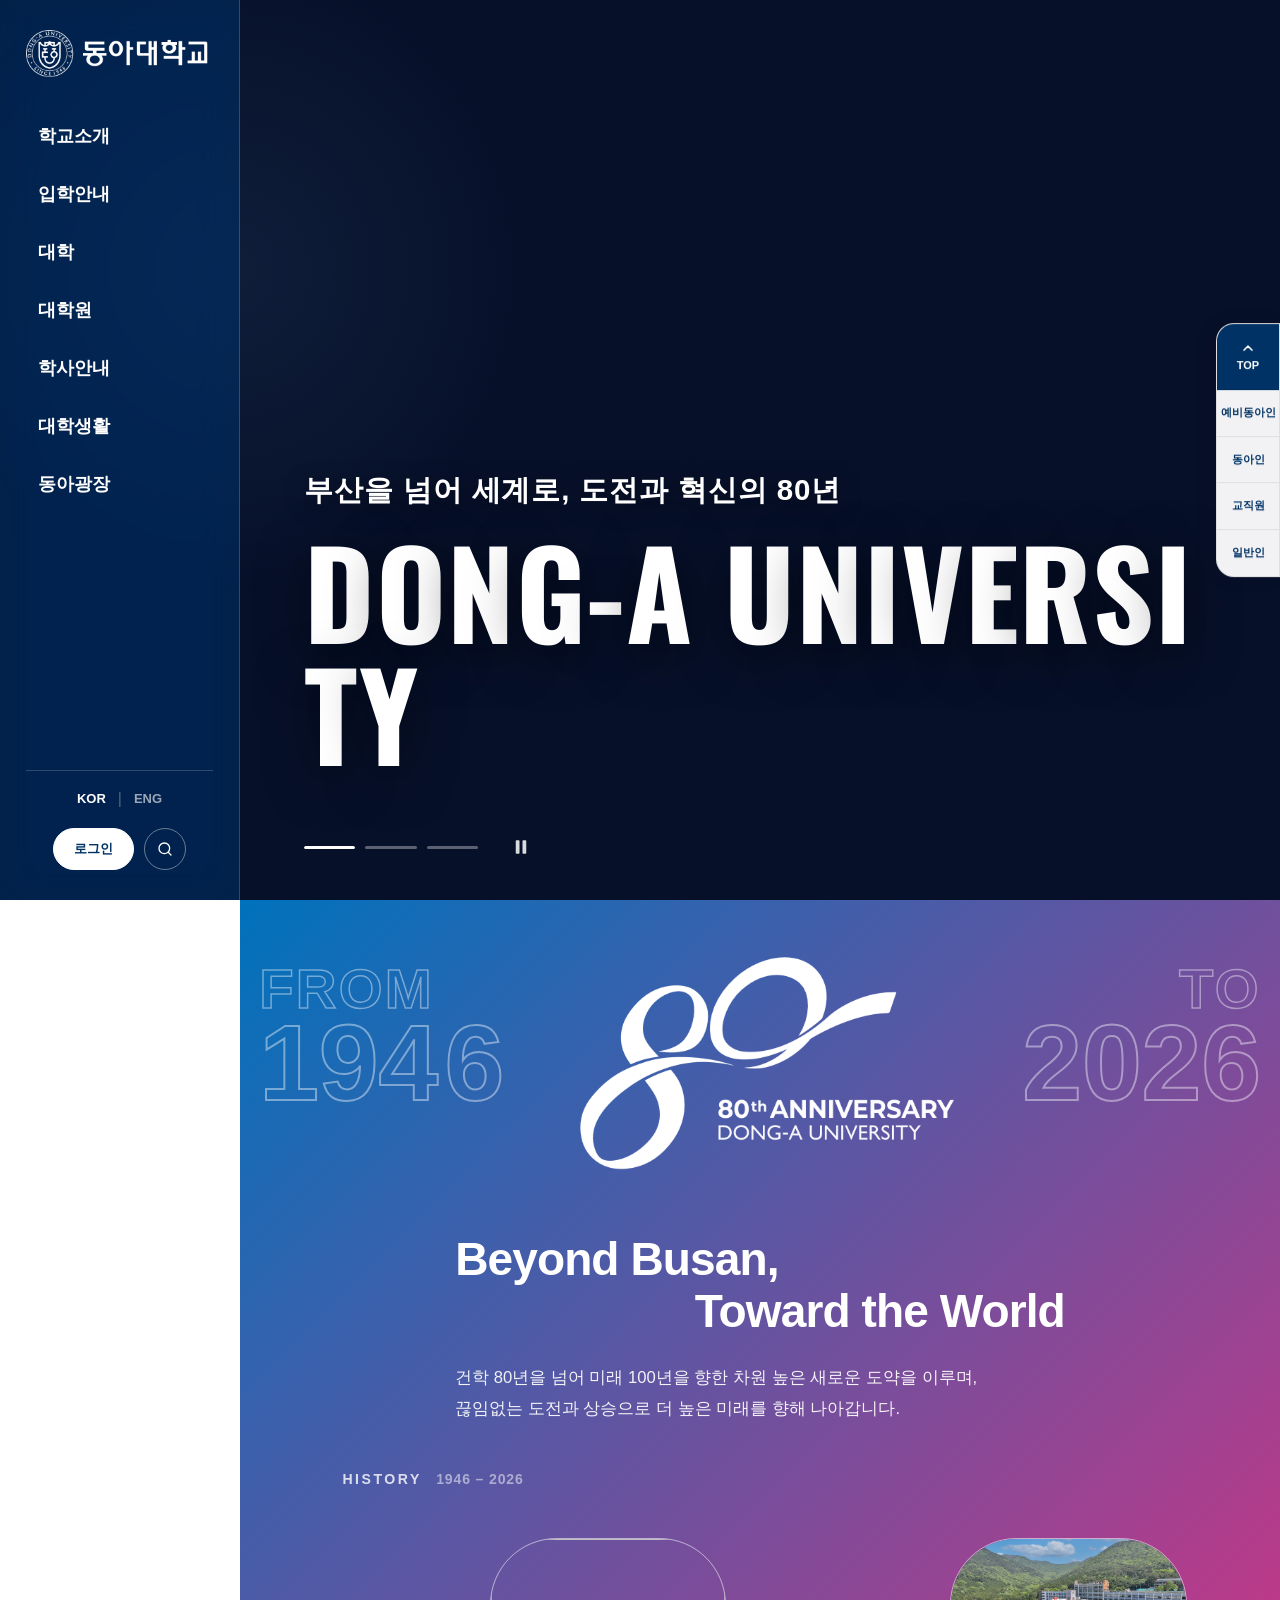
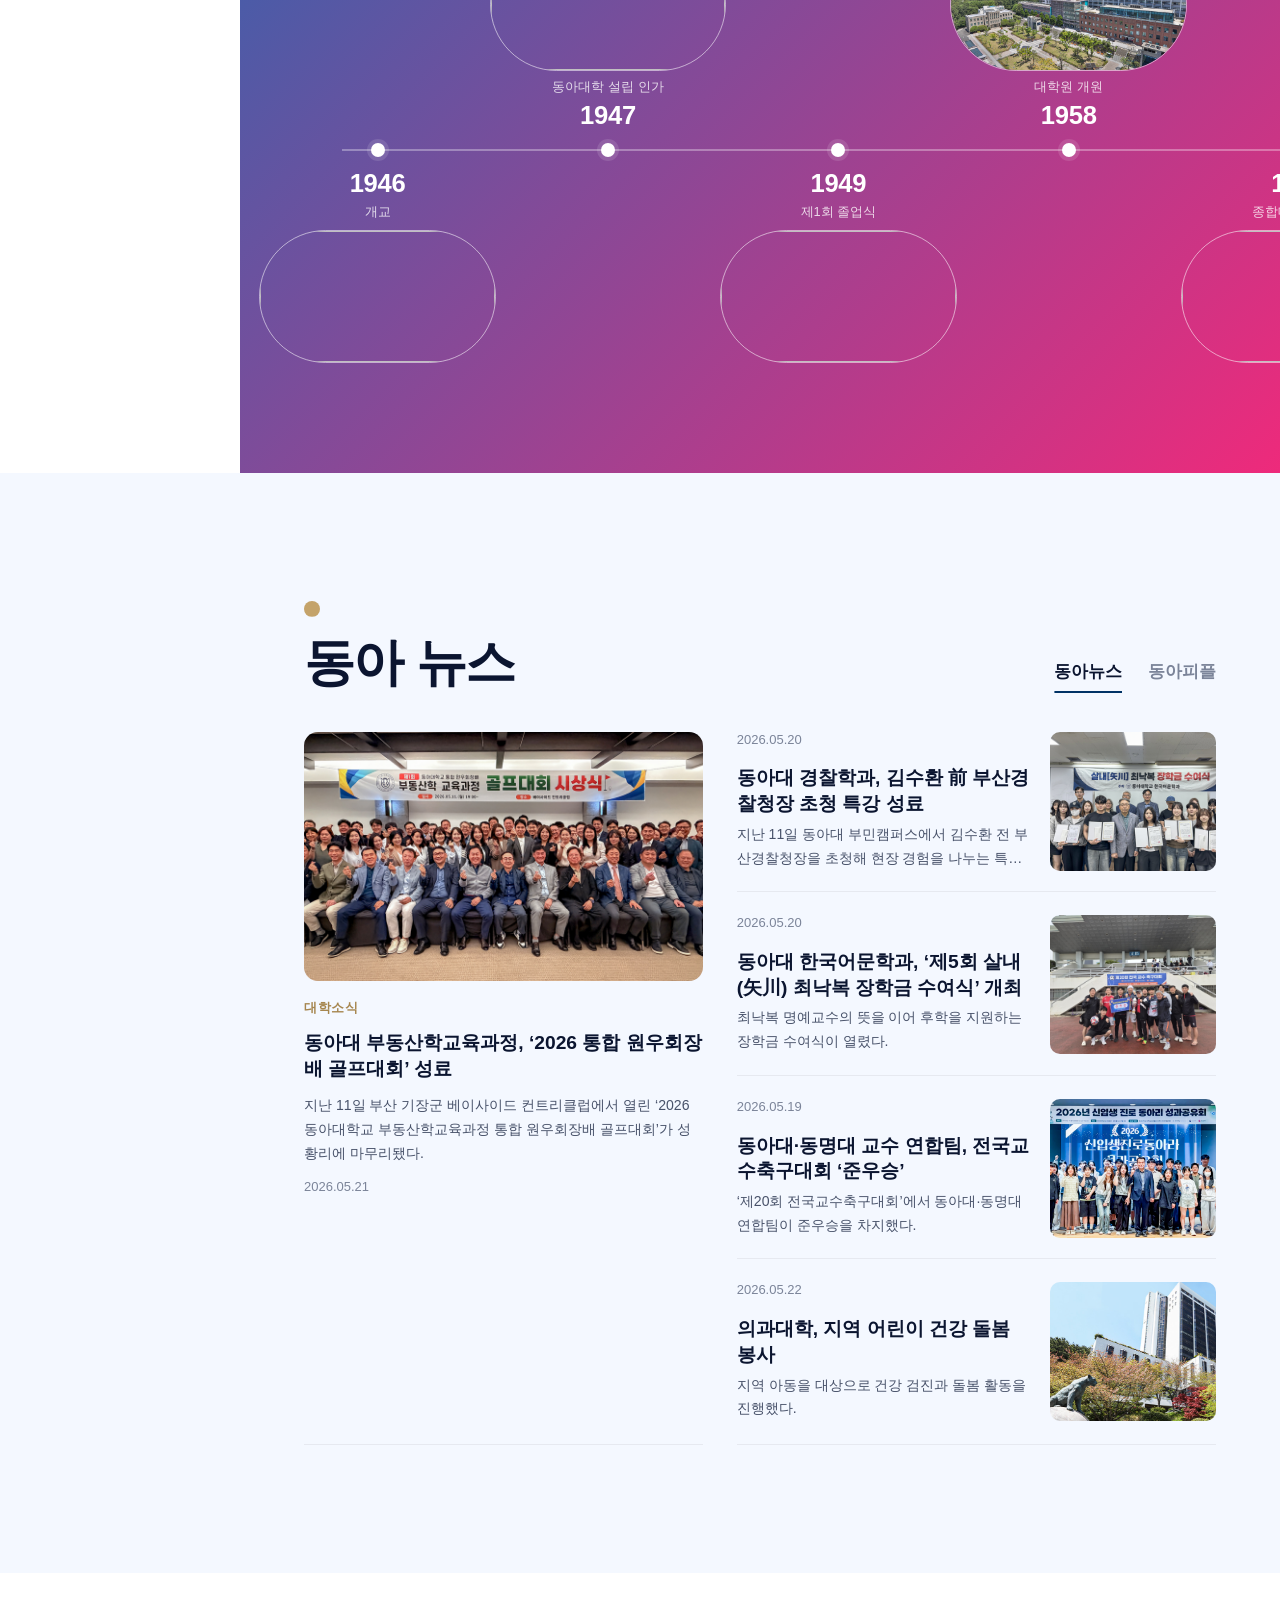
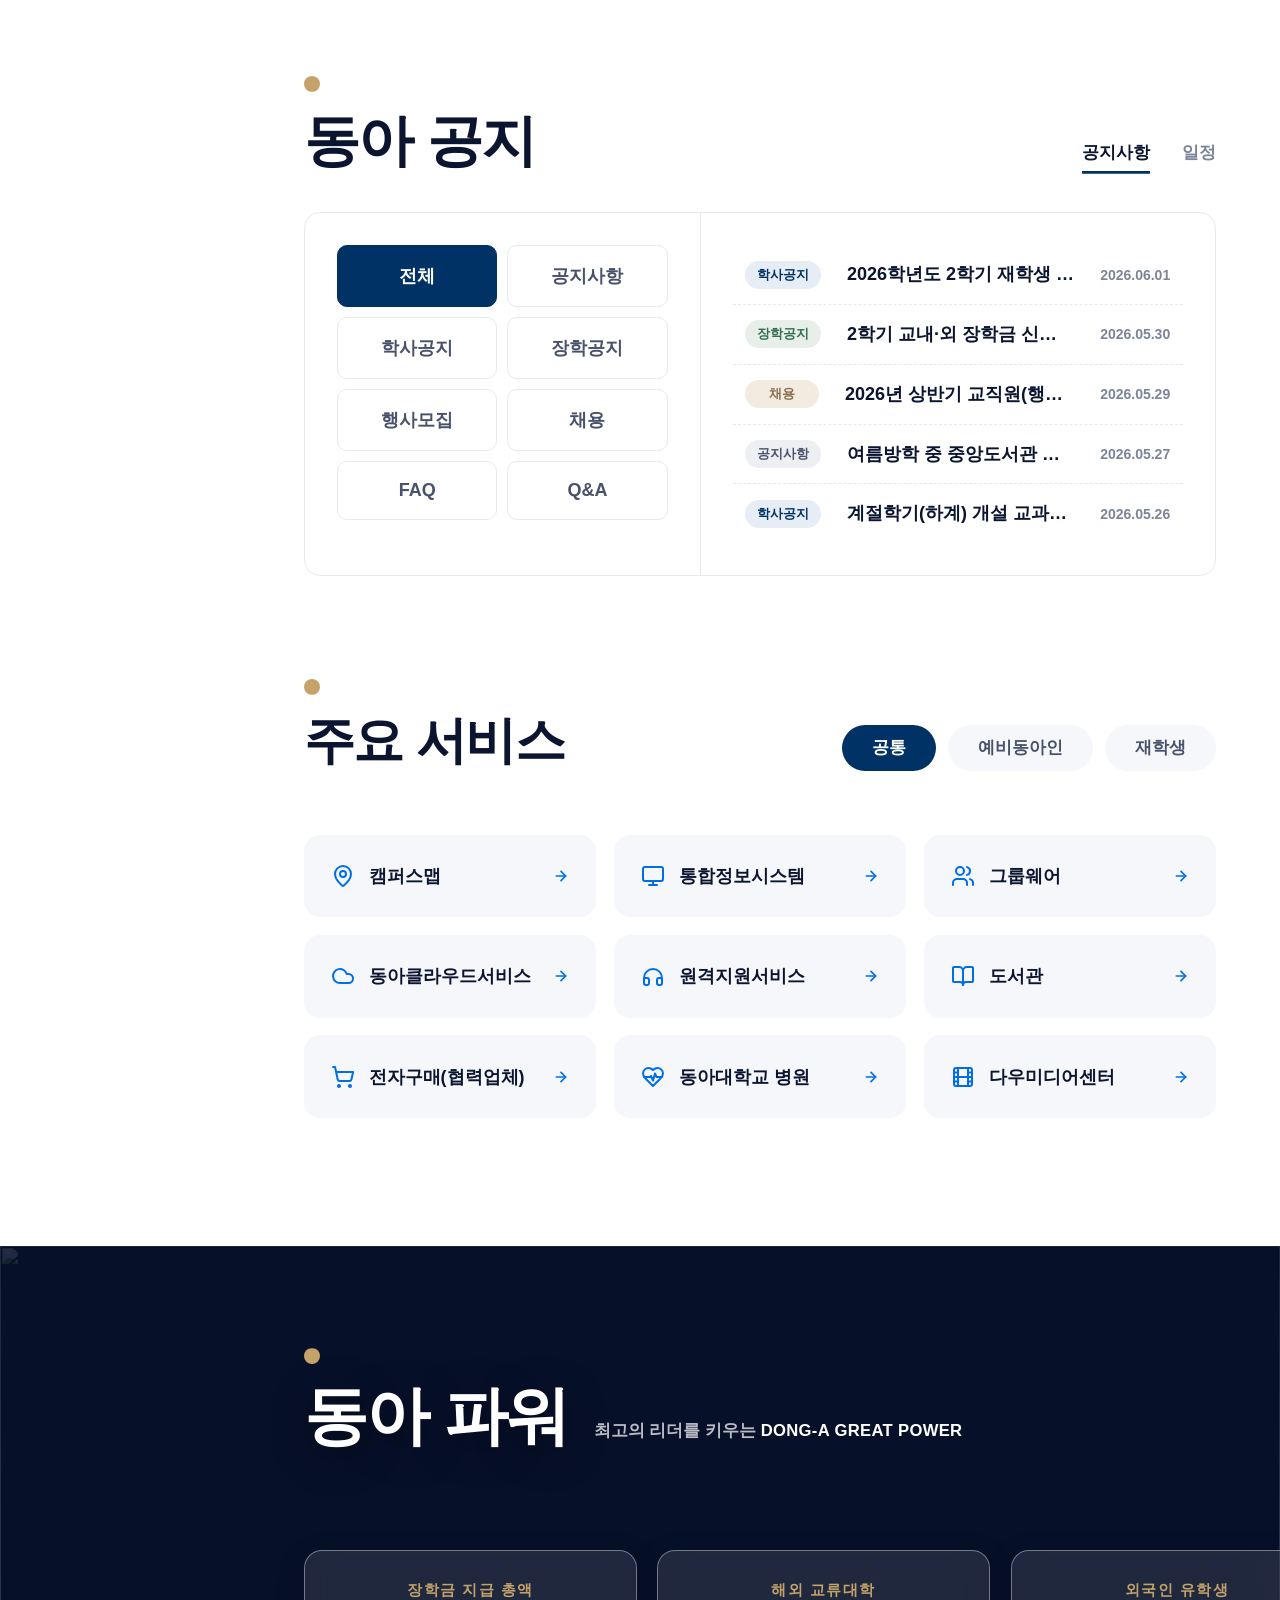
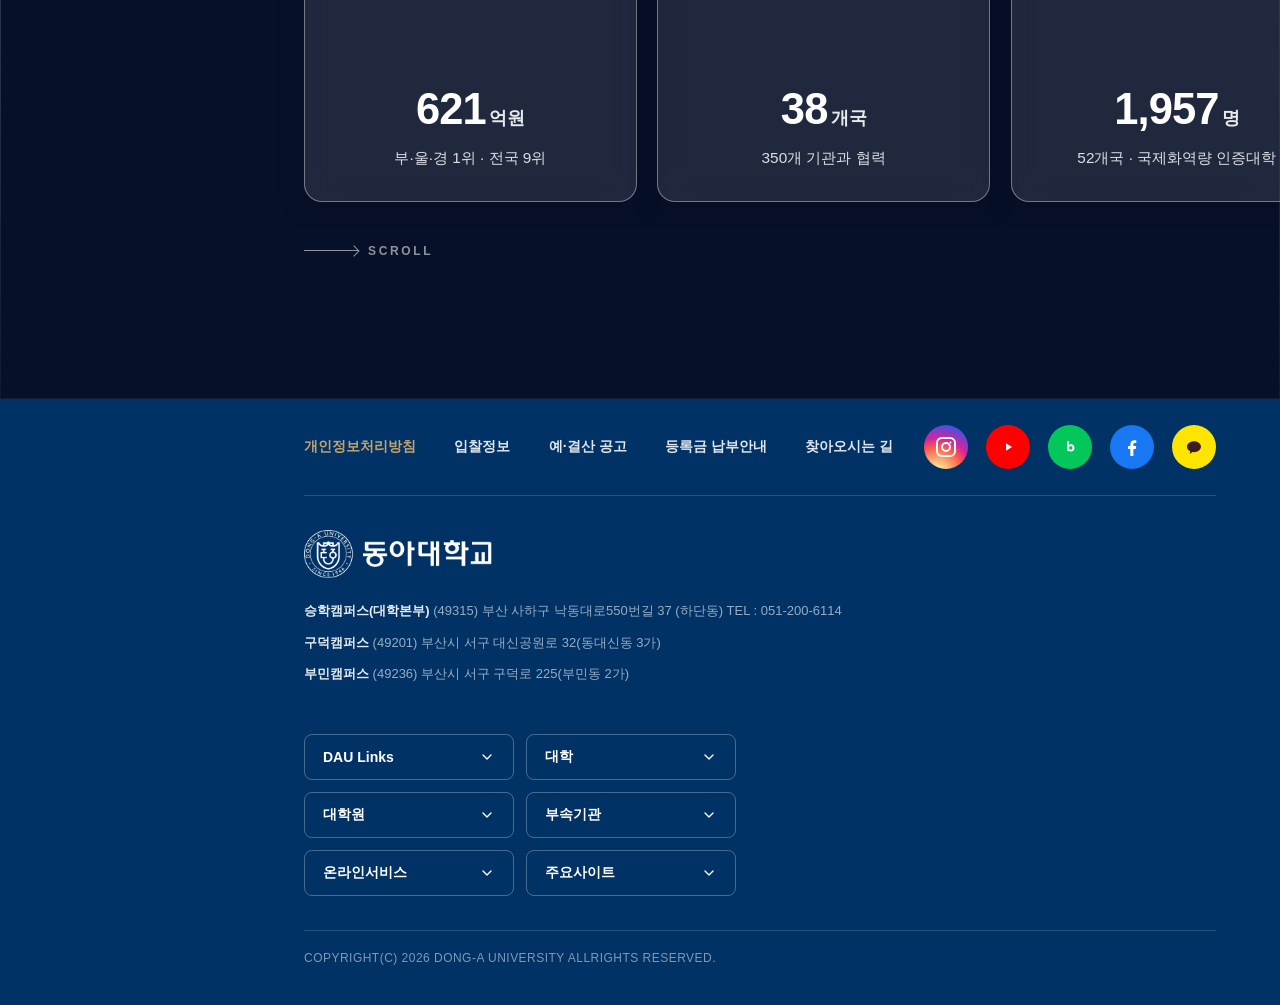
==== commit 6742cc3c: "feat: add card carousel banner component and update history timeline layout with visual refinements " ====
--- a/index.html
+++ b/index.html
@@ -333,17 +333,21 @@
         <div class="wrap">
           <div class="anniv-deco anniv-deco-left" aria-hidden="true"><span class="ad-out">FROM</span><span
               class="ad-sol">194<span class="kern">6</span></span>
+            <!-- 원형 이미지 임시 숨김 (레이아웃 확인용)
             <div class="anniv-circles">
               <div class="anniv-circle" data-reveal="up" data-reveal-delay="1"><img src="uploads/스크린샷 2026-06-11 09.55.35.png" alt="" /></div>
               <div class="anniv-circle" data-reveal="up" data-reveal-delay="2"><img src="uploads/스크린샷 2026-06-11 09.55.54.png" alt="" /></div>
             </div>
+            -->
           </div>
           <div class="anniv-deco anniv-deco-right" aria-hidden="true">
             <span class="ad-out">TO</span><span class="ad-sol">2026</span>
+            <!-- 원형 이미지 임시 숨김 (레이아웃 확인용)
             <div class="anniv-circles">
               <div class="anniv-circle" data-reveal="up" data-reveal-delay="2"><img src="assets/campus-brick-day.jpg" alt="" /></div>
               <div class="anniv-circle" data-reveal="up" data-reveal-delay="3"><img src="assets/campus-stone-hall.jpg" alt="" /></div>
             </div>
+            -->
           </div>
           <div class="anniv-inner">
             <img src="assets/anniv-80-full-white.png" alt="동아대학교 개교 80주년" class="anniv-logo" data-reveal="scale" />
@@ -358,20 +362,20 @@
               <span class="ah-head">History <em>1946 – 2026</em></span>
               <div class="ah-scroll" data-ah-scroll>
                 <ul class="ah-track">
-                  <li class="ah-item ah-start"><span class="ah-dot"></span><div class="ah-text"><span class="ah-year">1946</span><span class="ah-label">개교</span></div></li>
-                  <li class="ah-item"><span class="ah-dot"></span><div class="ah-text"><span class="ah-year">1947</span><span class="ah-label">동아대학 설립 인가</span></div></li>
-                  <li class="ah-item"><span class="ah-dot"></span><div class="ah-text"><span class="ah-year">1949</span><span class="ah-label">제1회 졸업식</span></div></li>
-                  <li class="ah-item"><span class="ah-dot"></span><div class="ah-text"><span class="ah-year">1958</span><span class="ah-label">대학원 개원</span></div></li>
-                  <li class="ah-item"><span class="ah-dot"></span><div class="ah-text"><span class="ah-year">1959</span><span class="ah-label">종합대학교 승격</span></div></li>
-                  <li class="ah-item"><span class="ah-dot"></span><div class="ah-text"><span class="ah-year">2002</span><span class="ah-label">동아대학교 의료원 출범</span></div></li>
-                  <li class="ah-item"><span class="ah-dot"></span><div class="ah-text"><span class="ah-year">2006</span><span class="ah-label">의학전문대학원 설치</span></div></li>
-                  <li class="ah-item"><span class="ah-dot"></span><div class="ah-text"><span class="ah-year">2008</span><span class="ah-label">법학전문대학원 인가</span></div></li>
-                  <li class="ah-item"><span class="ah-dot"></span><div class="ah-text"><span class="ah-year">2009</span><span class="ah-label">석당박물관 개관</span></div></li>
-                  <li class="ah-item"><span class="ah-dot"></span><div class="ah-text"><span class="ah-year">2011</span><span class="ah-label">건축·디자인·패션대학 설립</span></div></li>
-                  <li class="ah-item"><span class="ah-dot"></span><div class="ah-text"><span class="ah-year">2013</span><span class="ah-label">대학기관평가인증 획득</span></div></li>
-                  <li class="ah-item"><span class="ah-dot"></span><div class="ah-text"><span class="ah-year">2020</span><span class="ah-label">석당뮤지엄 개관</span></div></li>
-                  <li class="ah-item"><span class="ah-dot"></span><div class="ah-text"><span class="ah-year">2024</span><span class="ah-label">글로컬대학30 선정</span></div></li>
-                  <li class="ah-item ah-now"><span class="ah-dot"></span><div class="ah-text"><span class="ah-year">2026</span><span class="ah-label">개교 80주년</span></div></li>
+                  <li class="ah-item ah-start"><span class="ah-dot"></span><div class="ah-text"><span class="ah-year">1946</span><span class="ah-label">개교</span><span class="ah-thumb"><img src="assets/campus-stone-hall.jpg" alt="" loading="lazy" /></span></div></li>
+                  <li class="ah-item"><span class="ah-dot"></span><div class="ah-text"><span class="ah-year">1947</span><span class="ah-label">동아대학 설립 인가</span><span class="ah-thumb"><img src="assets/campus-brick-day.jpg" alt="" loading="lazy" /></span></div></li>
+                  <li class="ah-item"><span class="ah-dot"></span><div class="ah-text"><span class="ah-year">1949</span><span class="ah-label">제1회 졸업식</span><span class="ah-thumb"><img src="assets/campus-seunghak.jpg" alt="" loading="lazy" /></span></div></li>
+                  <li class="ah-item"><span class="ah-dot"></span><div class="ah-text"><span class="ah-year">1958</span><span class="ah-label">대학원 개원</span><span class="ah-thumb"><img src="assets/campus-aerial.jpg" alt="" loading="lazy" /></span></div></li>
+                  <li class="ah-item"><span class="ah-dot"></span><div class="ah-text"><span class="ah-year">1959</span><span class="ah-label">종합대학교 승격</span><span class="ah-thumb"><img src="assets/campus-brick-night.jpg" alt="" loading="lazy" /></span></div></li>
+                  <li class="ah-item"><span class="ah-dot"></span><div class="ah-text"><span class="ah-year">2002</span><span class="ah-label">동아대학교 의료원 출범</span><span class="ah-thumb"><img src="assets/campus-stone-hall.jpg" alt="" loading="lazy" /></span></div></li>
+                  <li class="ah-item"><span class="ah-dot"></span><div class="ah-text"><span class="ah-year">2006</span><span class="ah-label">의학전문대학원 설치</span><span class="ah-thumb"><img src="assets/campus-brick-day.jpg" alt="" loading="lazy" /></span></div></li>
+                  <li class="ah-item"><span class="ah-dot"></span><div class="ah-text"><span class="ah-year">2008</span><span class="ah-label">법학전문대학원 인가</span><span class="ah-thumb"><img src="assets/campus-seunghak.jpg" alt="" loading="lazy" /></span></div></li>
+                  <li class="ah-item"><span class="ah-dot"></span><div class="ah-text"><span class="ah-year">2009</span><span class="ah-label">석당박물관 개관</span><span class="ah-thumb"><img src="assets/campus-aerial.jpg" alt="" loading="lazy" /></span></div></li>
+                  <li class="ah-item"><span class="ah-dot"></span><div class="ah-text"><span class="ah-year">2011</span><span class="ah-label">건축·디자인·패션대학 설립</span><span class="ah-thumb"><img src="assets/campus-brick-night.jpg" alt="" loading="lazy" /></span></div></li>
+                  <li class="ah-item"><span class="ah-dot"></span><div class="ah-text"><span class="ah-year">2013</span><span class="ah-label">대학기관평가인증 획득</span><span class="ah-thumb"><img src="assets/campus-stone-hall.jpg" alt="" loading="lazy" /></span></div></li>
+                  <li class="ah-item"><span class="ah-dot"></span><div class="ah-text"><span class="ah-year">2020</span><span class="ah-label">석당뮤지엄 개관</span><span class="ah-thumb"><img src="assets/campus-brick-day.jpg" alt="" loading="lazy" /></span></div></li>
+                  <li class="ah-item"><span class="ah-dot"></span><div class="ah-text"><span class="ah-year">2024</span><span class="ah-label">글로컬대학30 선정</span><span class="ah-thumb"><img src="assets/campus-seunghak.jpg" alt="" loading="lazy" /></span></div></li>
+                  <li class="ah-item ah-now"><span class="ah-dot"></span><div class="ah-text"><span class="ah-year">2026</span><span class="ah-label">개교 80주년</span><span class="ah-thumb"><img src="assets/campus-aerial.jpg" alt="" loading="lazy" /></span></div></li>
                 </ul>
               </div>
             </div>
--- a/sections.css
+++ b/sections.css
@@ -461,7 +461,7 @@
 @media(max-width:1024px){ .anniv-deco{display:none;} }  /* 좁은 화면: 본문과 겹쳐 숨김 */
 /* ── 연혁 타임라인 (가로 스크롤, 1946 → 2026) ── */
 .anniv-history{--ah-iw:clamp(124px,13vw,172px);--ah-pad:clamp(8px,1.5vw,20px);
-  width:calc(100vw - var(--sb-w));margin-top:clamp(48px,6vw,96px);align-self:center;position:relative;}
+  width:calc(100vw - var(--sb-w));margin-top:clamp(4px,1vw,16px);align-self:center;position:relative;}
 .ah-head{display:block;text-align:left;font-family:var(--font-display);font-weight:800;
   font-size:clamp(13px,1.1vw,16px);letter-spacing:.18em;text-transform:uppercase;
   color:rgba(255,255,255,.8);margin-bottom:clamp(16px,1.8vw,26px);
@@ -480,12 +480,17 @@
 /* 지그재그(퐁당퐁당): 가운데 라인 위에 점, 홀수=아래 텍스트 / 짝수=위 텍스트 */
 .ah-item{position:relative;flex:0 0 auto;width:var(--ah-iw);color:#fff;
   display:grid;grid-template-rows:1fr auto 1fr;justify-items:center;align-items:center;
-  height:clamp(168px,19vw,210px);}
+  height:clamp(360px,38vw,480px);}
 .ah-dot{grid-row:2;width:14px;height:14px;border-radius:50%;background:#fff;border:3px solid rgba(255,255,255,.55);
   box-shadow:0 0 0 4px rgba(255,255,255,.12);}
-.ah-text{display:flex;flex-direction:column;align-items:center;gap:6px;text-align:center;}
+.ah-text{display:flex;flex-direction:column;align-items:center;gap:7px;text-align:center;}
 .ah-item:nth-child(odd) .ah-text{grid-row:3;align-self:start;padding-top:14px;}
-.ah-item:nth-child(even) .ah-text{grid-row:1;align-self:end;padding-bottom:14px;}
+/* 위쪽 항목: 순서 뒤집어 연도가 라인에 붙고 이미지는 바깥(위)으로 */
+.ah-item:nth-child(even) .ah-text{grid-row:1;align-self:end;padding-bottom:14px;flex-direction:column-reverse;}
+/* 알약형 썸네일 */
+.ah-thumb{width:clamp(184px,18.5vw,264px);height:clamp(102px,10.4vw,146px);border-radius:99px;overflow:hidden;
+  border:1.5px solid rgba(255,255,255,.55);margin-top:2px;flex:0 0 auto;}
+.ah-thumb img{width:100%;height:100%;object-fit:cover;display:block;}
 .ah-year{font-family:var(--font-display);font-weight:900;font-size:clamp(22px,2vw,30px);line-height:1;letter-spacing:-.01em;}
 .ah-label{font-size:clamp(12px,1vw,14px);color:rgba(255,255,255,.8);line-height:1.4;
   word-break:keep-all;max-width:var(--ah-iw);}
--- a/layout4.css
+++ b/layout4.css
@@ -750,11 +750,11 @@
   transition:background .2s var(--ease),color .2s var(--ease);}
 .dq-item:last-child{border-bottom:none;}
 .dq-item span{white-space:nowrap;}
-.dq-item:hover{background:var(--navy);color:#fff;}
-.dq-top{background:var(--gold);color:#fff;flex-direction:column;gap:3px;}
+.dq-item:hover{background:var(--gold);color:#fff;}
+.dq-top{background:var(--navy);color:#fff;flex-direction:column;gap:3px;}
 .dq-top svg{width:16px;height:16px;}
-.dq-top:hover{background:var(--gold-strong);}
-.dq-item.is-active{background:var(--navy);color:#fff;}
+.dq-top:hover{background:var(--navy-strong);}
+.dq-item.is-active{background:var(--gold);color:#fff;}
 /* 대상별 슬라이드 패널 */
 .dq-panel{position:fixed;z-index:54;top:50%;right:clamp(62px,5vw,78px);
   width:min(560px,88vw);max-height:82vh;overflow-y:auto;margin-right:14px;
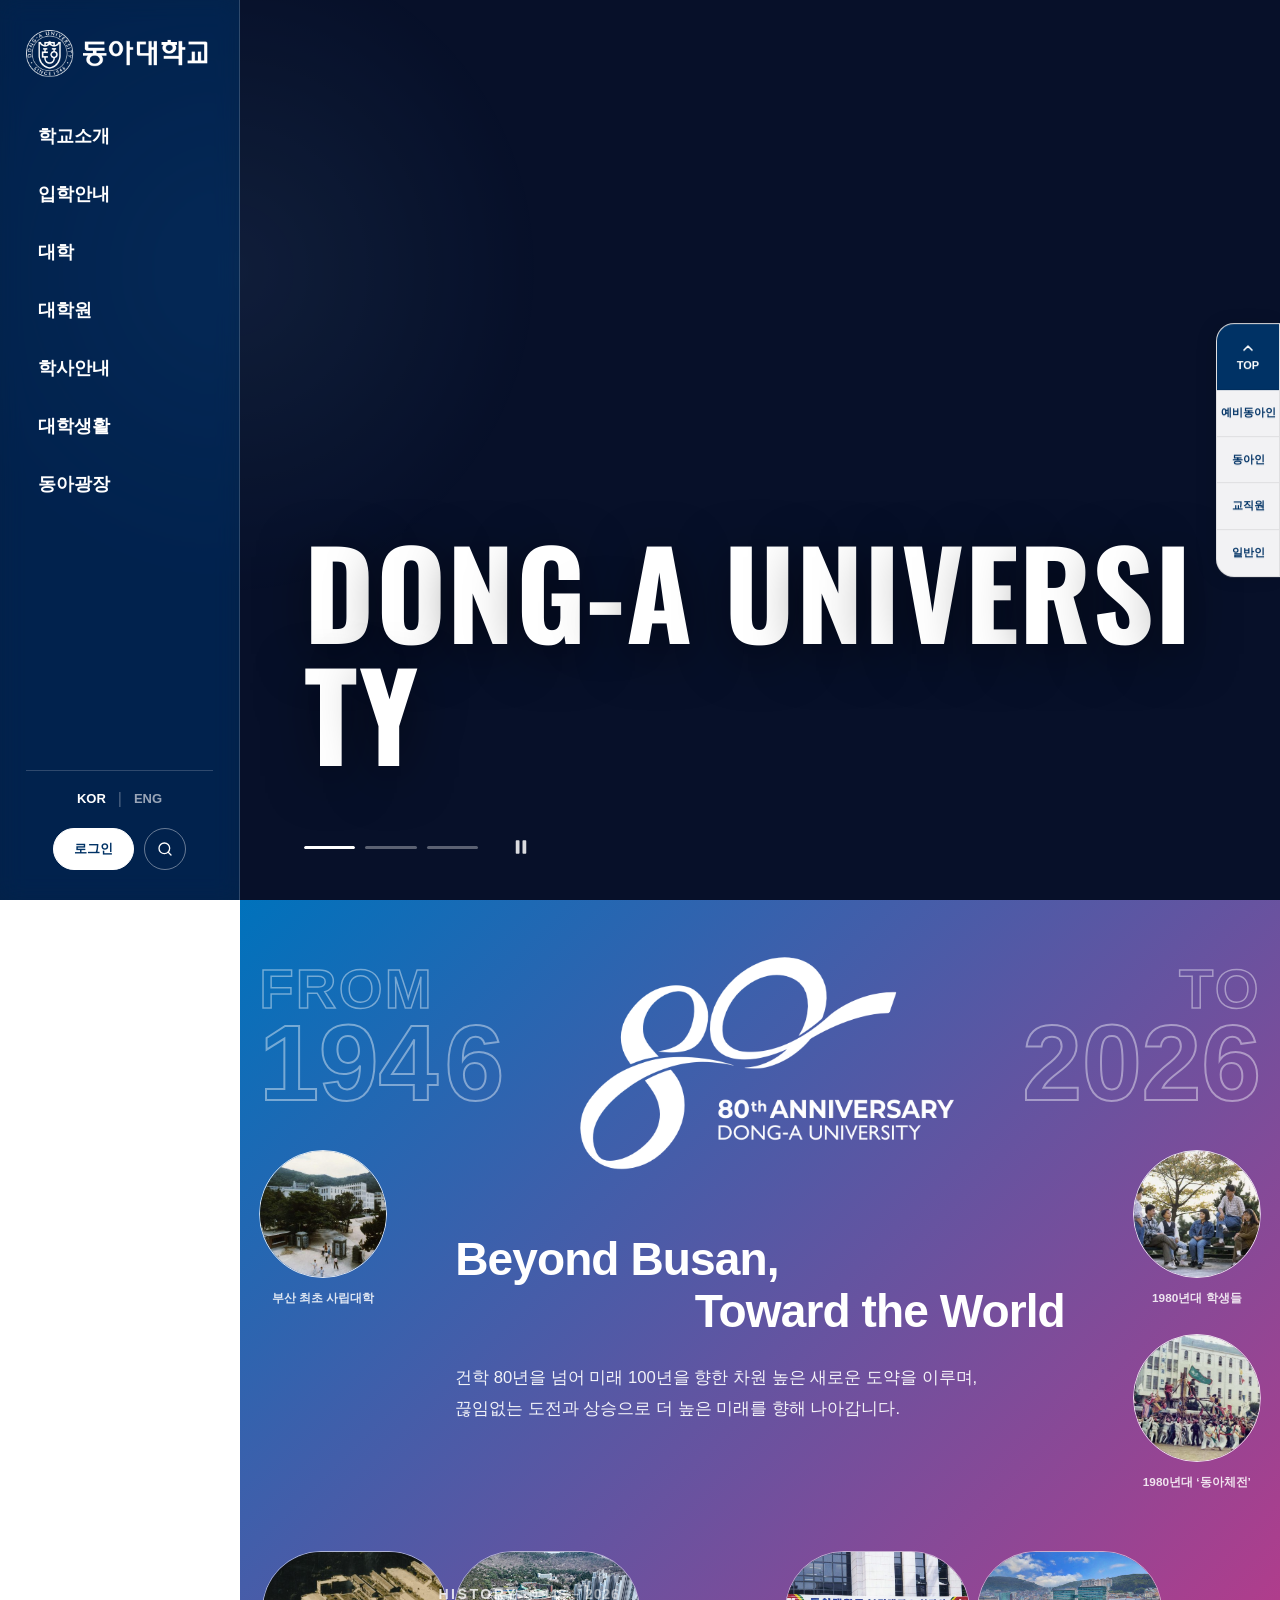
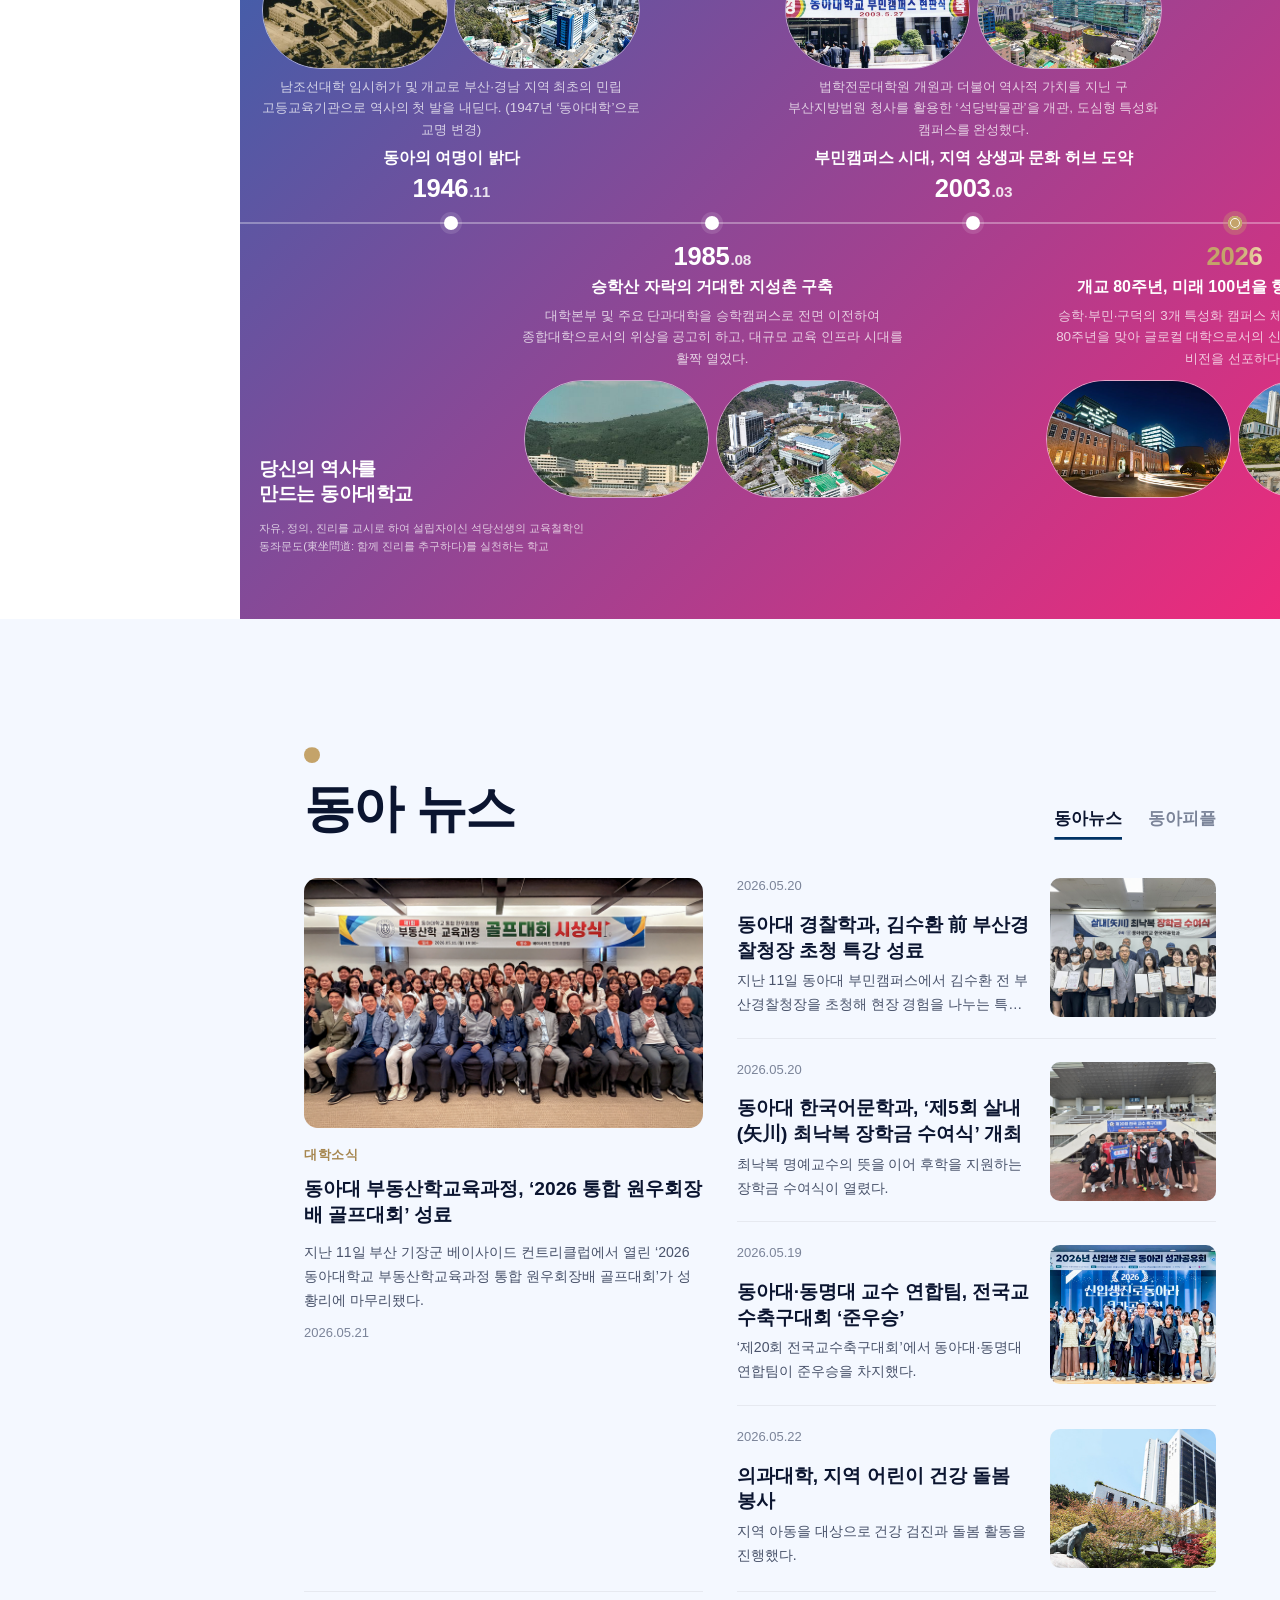
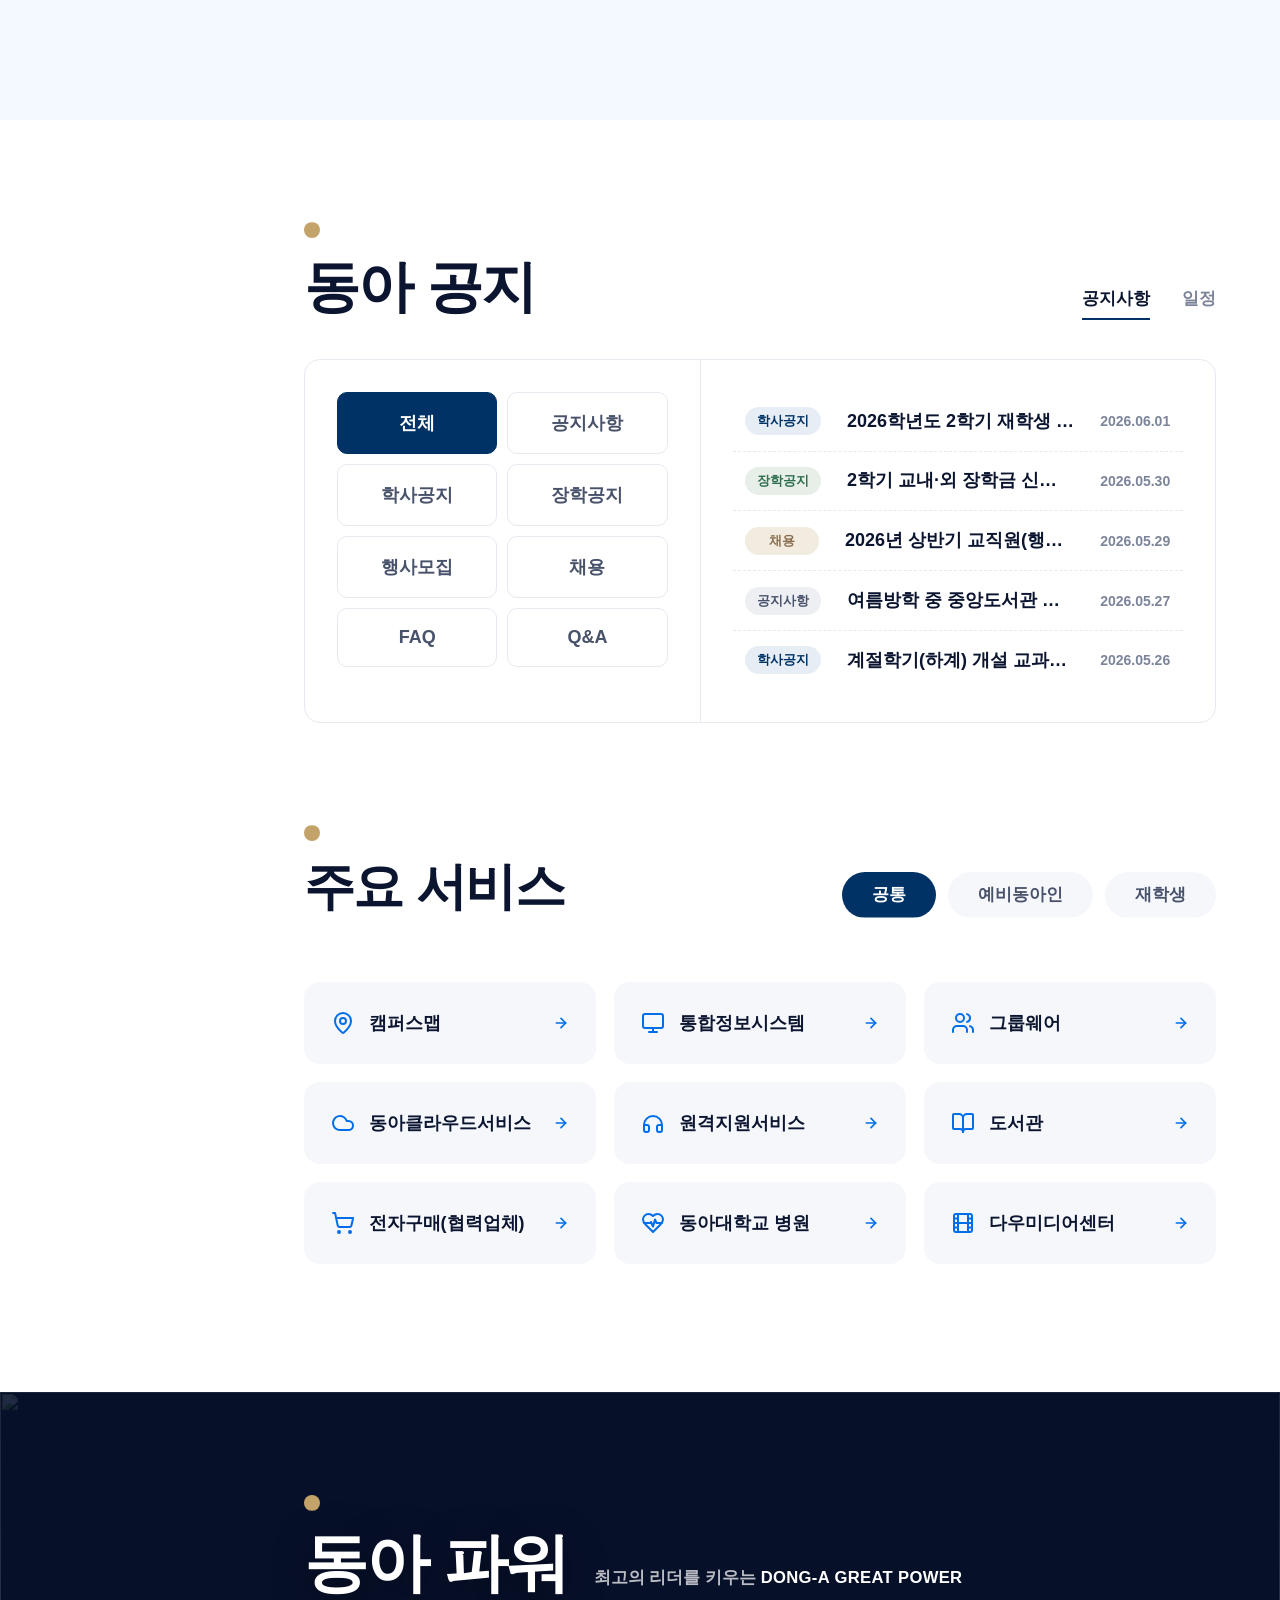
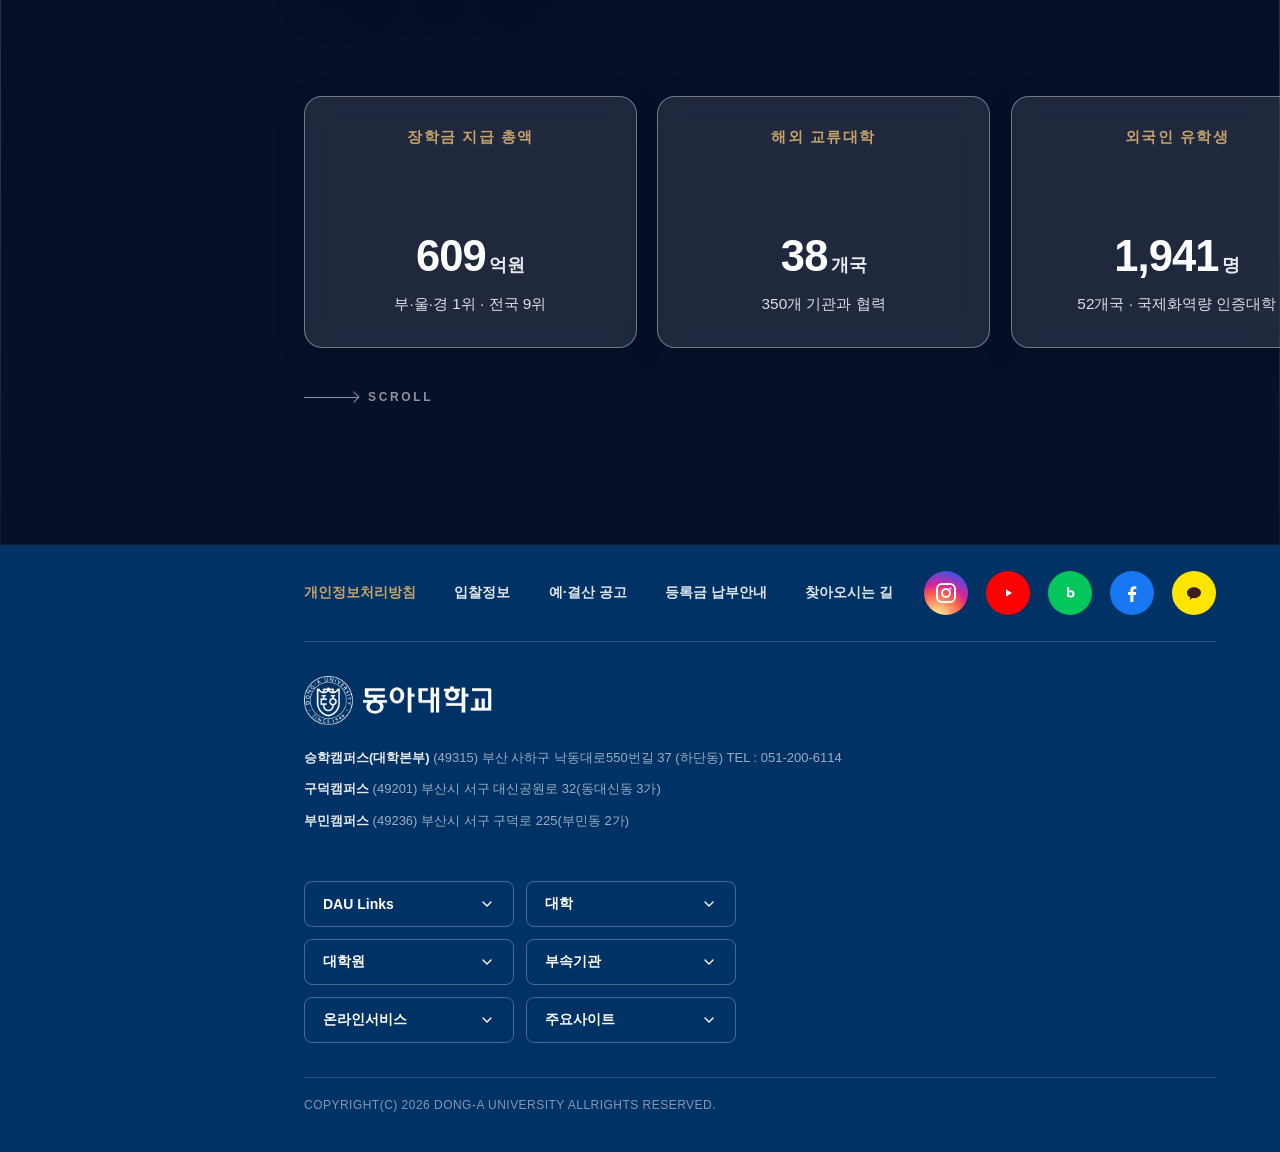
==== commit 9dcec823: "feat: update anniversary section layout with new imagery, adjusted blur effects, and removed sidebar" ====
--- a/index.html
+++ b/index.html
@@ -333,21 +333,29 @@
         <div class="wrap">
           <div class="anniv-deco anniv-deco-left" aria-hidden="true"><span class="ad-out">FROM</span><span
               class="ad-sol">194<span class="kern">6</span></span>
-            <!-- 원형 이미지 임시 숨김 (레이아웃 확인용)
             <div class="anniv-circles">
-              <div class="anniv-circle" data-reveal="up" data-reveal-delay="1"><img src="uploads/스크린샷 2026-06-11 09.55.35.png" alt="" /></div>
-              <div class="anniv-circle" data-reveal="up" data-reveal-delay="2"><img src="uploads/스크린샷 2026-06-11 09.55.54.png" alt="" /></div>
-            </div>
-            -->
+              <div class="anniv-fig" data-reveal="up" data-reveal-delay="1">
+                <div class="anniv-circle"><img src="uploads/hist/1.jpg" alt="" /></div>
+                <span class="anniv-cap">부산 최초 사립대학</span>
+              </div>
+            </div>
           </div>
           <div class="anniv-deco anniv-deco-right" aria-hidden="true">
             <span class="ad-out">TO</span><span class="ad-sol">2026</span>
-            <!-- 원형 이미지 임시 숨김 (레이아웃 확인용)
             <div class="anniv-circles">
-              <div class="anniv-circle" data-reveal="up" data-reveal-delay="2"><img src="assets/campus-brick-day.jpg" alt="" /></div>
-              <div class="anniv-circle" data-reveal="up" data-reveal-delay="3"><img src="assets/campus-stone-hall.jpg" alt="" /></div>
-            </div>
-            -->
+              <div class="anniv-fig" data-reveal="up" data-reveal-delay="2">
+                <div class="anniv-circle"><img src="uploads/hist/2.jpg" alt="" /></div>
+                <span class="anniv-cap">1980년대 학생들</span>
+              </div>
+              <div class="anniv-fig" data-reveal="up" data-reveal-delay="3">
+                <div class="anniv-circle"><img src="uploads/hist/3.jpg" alt="" /></div>
+                <span class="anniv-cap">1980년대 ‘동아체전’</span>
+              </div>
+            </div>
+          </div>
+          <div class="anniv-statement" data-reveal="up" data-reveal-delay="2">
+            <h3 class="as-title">당신의 역사를<br>만드는 동아대학교</h3>
+            <p class="as-desc">자유, 정의, 진리를 교시로 하여 설립자이신 석당선생의 교육철학인<br>동좌문도(東坐問道: 함께 진리를 추구하다)를 실천하는 학교</p>
           </div>
           <div class="anniv-inner">
             <img src="assets/anniv-80-full-white.png" alt="동아대학교 개교 80주년" class="anniv-logo" data-reveal="scale" />
@@ -362,20 +370,10 @@
               <span class="ah-head">History <em>1946 – 2026</em></span>
               <div class="ah-scroll" data-ah-scroll>
                 <ul class="ah-track">
-                  <li class="ah-item ah-start"><span class="ah-dot"></span><div class="ah-text"><span class="ah-year">1946</span><span class="ah-label">개교</span><span class="ah-thumb"><img src="assets/campus-stone-hall.jpg" alt="" loading="lazy" /></span></div></li>
-                  <li class="ah-item"><span class="ah-dot"></span><div class="ah-text"><span class="ah-year">1947</span><span class="ah-label">동아대학 설립 인가</span><span class="ah-thumb"><img src="assets/campus-brick-day.jpg" alt="" loading="lazy" /></span></div></li>
-                  <li class="ah-item"><span class="ah-dot"></span><div class="ah-text"><span class="ah-year">1949</span><span class="ah-label">제1회 졸업식</span><span class="ah-thumb"><img src="assets/campus-seunghak.jpg" alt="" loading="lazy" /></span></div></li>
-                  <li class="ah-item"><span class="ah-dot"></span><div class="ah-text"><span class="ah-year">1958</span><span class="ah-label">대학원 개원</span><span class="ah-thumb"><img src="assets/campus-aerial.jpg" alt="" loading="lazy" /></span></div></li>
-                  <li class="ah-item"><span class="ah-dot"></span><div class="ah-text"><span class="ah-year">1959</span><span class="ah-label">종합대학교 승격</span><span class="ah-thumb"><img src="assets/campus-brick-night.jpg" alt="" loading="lazy" /></span></div></li>
-                  <li class="ah-item"><span class="ah-dot"></span><div class="ah-text"><span class="ah-year">2002</span><span class="ah-label">동아대학교 의료원 출범</span><span class="ah-thumb"><img src="assets/campus-stone-hall.jpg" alt="" loading="lazy" /></span></div></li>
-                  <li class="ah-item"><span class="ah-dot"></span><div class="ah-text"><span class="ah-year">2006</span><span class="ah-label">의학전문대학원 설치</span><span class="ah-thumb"><img src="assets/campus-brick-day.jpg" alt="" loading="lazy" /></span></div></li>
-                  <li class="ah-item"><span class="ah-dot"></span><div class="ah-text"><span class="ah-year">2008</span><span class="ah-label">법학전문대학원 인가</span><span class="ah-thumb"><img src="assets/campus-seunghak.jpg" alt="" loading="lazy" /></span></div></li>
-                  <li class="ah-item"><span class="ah-dot"></span><div class="ah-text"><span class="ah-year">2009</span><span class="ah-label">석당박물관 개관</span><span class="ah-thumb"><img src="assets/campus-aerial.jpg" alt="" loading="lazy" /></span></div></li>
-                  <li class="ah-item"><span class="ah-dot"></span><div class="ah-text"><span class="ah-year">2011</span><span class="ah-label">건축·디자인·패션대학 설립</span><span class="ah-thumb"><img src="assets/campus-brick-night.jpg" alt="" loading="lazy" /></span></div></li>
-                  <li class="ah-item"><span class="ah-dot"></span><div class="ah-text"><span class="ah-year">2013</span><span class="ah-label">대학기관평가인증 획득</span><span class="ah-thumb"><img src="assets/campus-stone-hall.jpg" alt="" loading="lazy" /></span></div></li>
-                  <li class="ah-item"><span class="ah-dot"></span><div class="ah-text"><span class="ah-year">2020</span><span class="ah-label">석당뮤지엄 개관</span><span class="ah-thumb"><img src="assets/campus-brick-day.jpg" alt="" loading="lazy" /></span></div></li>
-                  <li class="ah-item"><span class="ah-dot"></span><div class="ah-text"><span class="ah-year">2024</span><span class="ah-label">글로컬대학30 선정</span><span class="ah-thumb"><img src="assets/campus-seunghak.jpg" alt="" loading="lazy" /></span></div></li>
-                  <li class="ah-item ah-now"><span class="ah-dot"></span><div class="ah-text"><span class="ah-year">2026</span><span class="ah-label">개교 80주년</span><span class="ah-thumb"><img src="assets/campus-aerial.jpg" alt="" loading="lazy" /></span></div></li>
+                  <li class="ah-item ah-start"><span class="ah-dot"></span><div class="ah-text"><span class="ah-year">1946<span class="ah-mon">.11</span></span><span class="ah-label">동아의 여명이 밝다</span><p class="ah-desc">남조선대학 임시허가 및 개교로 부산·경남 지역 최초의 민립 고등교육기관으로 역사의 첫 발을 내딛다. (1947년 ‘동아대학’으로 교명 변경)</p><div class="ah-thumbs"><span class="ah-thumb"><img class="ah-zoom" src="uploads/hist/5.jpg" alt="" loading="lazy" /></span><span class="ah-thumb"><img src="uploads/hist/4.jpg" alt="" loading="lazy" /></span></div></div></li>
+                  <li class="ah-item"><span class="ah-dot"></span><div class="ah-text"><span class="ah-year">1985<span class="ah-mon">.08</span></span><span class="ah-label">승학산 자락의 거대한 지성촌 구축</span><p class="ah-desc">대학본부 및 주요 단과대학을 승학캠퍼스로 전면 이전하여 종합대학으로서의 위상을 공고히 하고, 대규모 교육 인프라 시대를 활짝 열었다.</p><div class="ah-thumbs"><span class="ah-thumb"><img class="ah-zoom ah-bottom" src="uploads/hist/6.jpg" alt="" loading="lazy" /></span><span class="ah-thumb"><img src="uploads/hist/7.jpg" alt="" loading="lazy" /></span></div></div></li>
+                  <li class="ah-item"><span class="ah-dot"></span><div class="ah-text"><span class="ah-year">2003<span class="ah-mon">.03</span></span><span class="ah-label">부민캠퍼스 시대, 지역 상생과 문화 허브 도약</span><p class="ah-desc">법학전문대학원 개원과 더불어 역사적 가치를 지닌 구 부산지방법원 청사를 활용한 ‘석당박물관’을 개관, 도심형 특성화 캠퍼스를 완성했다.</p><div class="ah-thumbs"><span class="ah-thumb"><img src="uploads/hist/9.jpg" alt="" loading="lazy" /></span><span class="ah-thumb"><img src="uploads/hist/8.jpg" alt="" loading="lazy" /></span></div></div></li>
+                  <li class="ah-item ah-now"><span class="ah-dot"></span><div class="ah-text"><span class="ah-year">2026</span><span class="ah-label">개교 80주년, 미래 100년을 향한 위대한 항해</span><p class="ah-desc">승학·부민·구덕의 3개 특성화 캠퍼스 체제를 고도화하고, 개교 80주년을 맞아 글로컬 대학으로서의 신인류 인재 양성 및 미래 비전을 선포하다.</p><div class="ah-thumbs"><span class="ah-thumb"><img src="uploads/hist/10.jpg" alt="" loading="lazy" /></span><span class="ah-thumb"><img src="uploads/hist/11.jpg" alt="" loading="lazy" /></span></div></div></li>
                 </ul>
               </div>
             </div>
--- a/homepage.css
+++ b/homepage.css
@@ -128,7 +128,7 @@
    =================================================================== */
 .sb{position:fixed;top:0;left:0;height:100vh;width:240px;z-index:60;
   background:#fff;border-right:1px solid var(--line);overflow:hidden;
-  transition:width .5s var(--ease),background-color .45s var(--ease),border-color .45s var(--ease);}
+  transition:background-color .45s var(--ease),border-color .45s var(--ease);}
 .sb-logo-img,.sb-logo .kr,.sb-logo .en,.sb-mini .sb-burger-img{transition:color .45s var(--ease),filter .45s var(--ease);}
 .sb.mini{width:92px;}
 /* full panel */
@@ -173,7 +173,7 @@
 /* 사이드바: 항상 네이비 유리 (각 섹션 배경이 뒤로 확장되어 비침) */
 .sb{--point:var(--navy);--point-strong:var(--navy-strong);
   background:rgba(0,50,101,.55);
-  backdrop-filter:blur(20px) saturate(140%);-webkit-backdrop-filter:blur(20px) saturate(140%);
+  backdrop-filter:blur(12px) saturate(135%);-webkit-backdrop-filter:blur(12px) saturate(135%);
   border-right-color:rgba(255,255,255,.18);}
 .sb-logo-img{filter:brightness(0) invert(1);}            /* 짙은 로고 → 흰색 */
 .sb-logo .kr{color:#fff;}
@@ -200,7 +200,7 @@
 
 /* ---- 기념(개교 80주년) 섹션 위: 사이드바 흰색 테마로 전환 (그라데이션 블루와 충돌 방지) ---- */
 .sb.sb-light{background:rgba(255,255,255,.55);
-  backdrop-filter:blur(20px) saturate(140%);-webkit-backdrop-filter:blur(20px) saturate(140%);
+  backdrop-filter:blur(12px) saturate(135%);-webkit-backdrop-filter:blur(12px) saturate(135%);
   border-right-color:rgba(255,255,255,.5);}
 .sb.sb-light .sb-logo-img{filter:none;}
 .sb.sb-light .sb-logo .kr{color:var(--ink);}
--- a/sections.css
+++ b/sections.css
@@ -458,42 +458,66 @@
 .anniv-circle{width:clamp(112px,10vw,168px);height:clamp(112px,10vw,168px);border-radius:50%;
   overflow:hidden;border:1.5px solid rgba(255,255,255,.85);}
 .anniv-circle img{width:100%;height:100%;object-fit:cover;}
+/* 원형 아래 캡션 — fig 폭을 원형에 맞춰(stretch 안 함) 원래 좌/우 위치 유지, 캡션은 항상 중앙정렬 */
+.anniv-fig{display:flex;flex-direction:column;align-items:center;gap:clamp(8px,1vw,12px);
+  width:clamp(112px,10vw,168px);}
+.anniv-cap{font-family:var(--font-body);font-weight:600;letter-spacing:0;
+  font-size:clamp(11px,0.92vw,14px);line-height:1.35;color:rgba(255,255,255,.85);
+  text-align:center;word-break:keep-all;max-width:100%;}
 @media(max-width:1024px){ .anniv-deco{display:none;} }  /* 좁은 화면: 본문과 겹쳐 숨김 */
+/* 기념섹션 왼쪽 하단 문구 (라인 아래 빈 공간) */
+.anniv-statement{position:absolute;left:clamp(4px,1.5vw,32px);bottom:clamp(40px,5vw,72px);z-index:2;
+  max-width:clamp(280px,32vw,440px);text-align:left;}
+.as-title{font-family:var(--font-display);font-weight:900;font-size:clamp(17px,1.5vw,24px);
+  line-height:1.28;letter-spacing:-.02em;color:#fff;margin:0 0 clamp(8px,1vw,13px);}
+.as-desc{font-family:var(--font-body);font-weight:500;font-size:clamp(11px,0.88vw,13px);
+  line-height:1.6;color:rgba(255,255,255,.72);margin:0;word-break:keep-all;}
+@media(max-width:1024px){ .anniv-statement{position:static;margin-top:clamp(24px,4vw,40px);max-width:none;} }
 /* ── 연혁 타임라인 (가로 스크롤, 1946 → 2026) ── */
-.anniv-history{--ah-iw:clamp(124px,13vw,172px);--ah-pad:clamp(8px,1.5vw,20px);
-  width:calc(100vw - var(--sb-w));margin-top:clamp(4px,1vw,16px);align-self:center;position:relative;}
-.ah-head{display:block;text-align:left;font-family:var(--font-display);font-weight:800;
+.anniv-history{--ah-iw:clamp(330px,30vw,470px);--ah-pad:clamp(8px,1.5vw,20px);
+  width:calc(100vw - var(--sb-w));margin-top:clamp(32px,4vw,64px);align-self:center;position:relative;}
+.ah-head{position:absolute;left:clamp(130px,14vw,250px);top:clamp(40px,6vw,96px);z-index:3;margin:0;
+  display:block;text-align:left;font-family:var(--font-display);font-weight:800;
   font-size:clamp(13px,1.1vw,16px);letter-spacing:.18em;text-transform:uppercase;
-  color:rgba(255,255,255,.8);margin-bottom:clamp(16px,1.8vw,26px);
-  padding-left:calc(var(--ah-pad) + var(--ah-iw) / 2);}
+  color:rgba(255,255,255,.8);padding-left:var(--ah-pad);}
 .ah-head em{font-style:normal;font-weight:600;letter-spacing:.06em;color:rgba(255,255,255,.5);margin-left:8px;}
-.ah-scroll{overflow-x:auto;overflow-y:hidden;scroll-behavior:smooth;cursor:grab;
+.ah-scroll{overflow-x:auto;overflow-y:hidden;scroll-behavior:smooth;cursor:default;
   scrollbar-width:none;-ms-overflow-style:none;}
 .ah-scroll::-webkit-scrollbar{display:none;}
 .ah-scroll.is-drag{cursor:grabbing;scroll-behavior:auto;}
-.ah-track{display:flex;align-items:stretch;gap:clamp(44px,5vw,100px);list-style:none;margin:0;
-  padding-inline:var(--ah-pad);min-width:max-content;position:relative;}
-/* 연결선: 첫 점 ~ 끝 점까지만 (앞뒤로 삐져나오지 않게 반-항목폭만큼 안쪽으로) */
+.ah-track{display:flex;align-items:stretch;justify-content:center;gap:0;
+  list-style:none;margin:0;width:100%;min-width:max-content;padding-inline:var(--ah-pad);position:relative;}
+/* 지그재그라 위/아래 항목이 가로로 겹쳐도 세로로 어긋나 안 부딪힘 → 음수 마진으로 촘촘하게 */
+.ah-item + .ah-item{margin-left:clamp(-150px,-9.6vw,-96px);}
+/* 연결선: 좌우 끝까지 풀폭으로 늘림 */
 .ah-track::before{content:"";position:absolute;top:50%;transform:translateY(-50%);height:2px;
-  left:calc(var(--ah-pad) + var(--ah-iw) / 2);right:calc(var(--ah-pad) + var(--ah-iw) / 2);
+  left:0;right:0;
   background:rgba(255,255,255,.32);}
 /* 지그재그(퐁당퐁당): 가운데 라인 위에 점, 홀수=아래 텍스트 / 짝수=위 텍스트 */
 .ah-item{position:relative;flex:0 0 auto;width:var(--ah-iw);color:#fff;
   display:grid;grid-template-rows:1fr auto 1fr;justify-items:center;align-items:center;
-  height:clamp(360px,38vw,480px);}
+  height:clamp(470px,49vw,660px);}
 .ah-dot{grid-row:2;width:14px;height:14px;border-radius:50%;background:#fff;border:3px solid rgba(255,255,255,.55);
   box-shadow:0 0 0 4px rgba(255,255,255,.12);}
 .ah-text{display:flex;flex-direction:column;align-items:center;gap:7px;text-align:center;}
-.ah-item:nth-child(odd) .ah-text{grid-row:3;align-self:start;padding-top:14px;}
-/* 위쪽 항목: 순서 뒤집어 연도가 라인에 붙고 이미지는 바깥(위)으로 */
-.ah-item:nth-child(even) .ah-text{grid-row:1;align-self:end;padding-bottom:14px;flex-direction:column-reverse;}
-/* 알약형 썸네일 */
-.ah-thumb{width:clamp(184px,18.5vw,264px);height:clamp(102px,10.4vw,146px);border-radius:99px;overflow:hidden;
-  border:1.5px solid rgba(255,255,255,.55);margin-top:2px;flex:0 0 auto;}
+/* 위쪽 항목(1946·2003): 순서 뒤집어 연도가 라인에 붙고 이미지는 바깥(위)으로 */
+.ah-item:nth-child(odd) .ah-text{grid-row:1;align-self:end;padding-bottom:14px;flex-direction:column-reverse;}
+.ah-item:nth-child(even) .ah-text{grid-row:3;align-self:start;padding-top:14px;}
+/* 알약형 썸네일 (항목당 2개 가로 정렬) */
+.ah-thumbs{display:flex;align-items:center;justify-content:center;gap:clamp(5px,0.5vw,8px);margin-top:4px;}
+.ah-thumb{width:clamp(165px,14.5vw,226px);height:clamp(98px,9.2vw,128px);border-radius:99px;overflow:hidden;
+  border:1.5px solid rgba(255,255,255,.55);flex:0 0 auto;}
 .ah-thumb img{width:100%;height:100%;object-fit:cover;display:block;}
+/* 배경 여백이 있는 일부 이미지는 확대해 가장자리 배경을 잘라냄 */
+.ah-thumb img.ah-zoom{transform:scale(1.4);transform-origin:center;}
+/* 이미지 아래쪽이 보이도록 위치 조정 */
+.ah-thumb img.ah-bottom{object-position:center 62%;transform-origin:center 62%;}
 .ah-year{font-family:var(--font-display);font-weight:900;font-size:clamp(22px,2vw,30px);line-height:1;letter-spacing:-.01em;}
-.ah-label{font-size:clamp(12px,1vw,14px);color:rgba(255,255,255,.8);line-height:1.4;
+.ah-mon{font-size:.6em;font-weight:800;margin-left:1px;opacity:.85;}
+.ah-label{font-size:clamp(14px,1.25vw,18px);font-weight:700;color:#fff;line-height:1.35;
   word-break:keep-all;max-width:var(--ah-iw);}
+.ah-desc{font-size:clamp(12px,1.05vw,14.5px);line-height:1.6;color:rgba(255,255,255,.74);
+  word-break:keep-all;max-width:var(--ah-iw);margin:0;}
 .ah-now .ah-dot{background:var(--gold);border-color:#fff;box-shadow:0 0 0 5px rgba(198,163,106,.32);}
 .ah-now .ah-year{color:var(--gold);}
 /* 2026 연도: 골드 위로 빛이 스치는 셔머 효과 */
--- a/layout4.css
+++ b/layout4.css
@@ -829,32 +829,28 @@
 /* ---------- D variant offset (uses A's sidebar) ---------- */
 .site[data-variant="d"]{--sb-w:240px;}
 .site[data-variant="d"][data-shrunk="true"]{--sb-w:92px;}
-.site[data-variant="d"] .main{padding-left:var(--sb-w);transition:padding-left .5s var(--ease);}
+.site[data-variant="d"] .main{padding-left:var(--sb-w);transition:none;}
 /* 전 섹션(+푸터): 배경을 사이드바(유리) 뒤까지 확장 — 콘텐츠는 사이드바 폭만큼 다시 들여써서 위치 유지.
    기념 섹션은 별도 처리(그라디언트만 확장)라 제외. */
 .site[data-variant="d"] .main > .sec:not(.anniv),
 .site[data-variant="d"] .main > .d-foot{
   margin-left:calc(-1 * var(--sb-w));
   width:calc(100% + var(--sb-w));
-  padding-left:var(--sb-w);
-  transition:margin-left .5s var(--ease),width .5s var(--ease),padding-left .5s var(--ease);}
+  padding-left:var(--sb-w);}
 /* 히어로는 풀블리드로 빼서 사이드바(유리) 뒤까지 영상이 깔리게 한다.
    대신 히어로 콘텐츠는 사이드바 폭만큼 다시 들여써서 글자가 메뉴에 가리지 않게 한다. */
 .site[data-variant="d"] .main > .hero.hd{
   margin-left:calc(-1 * var(--sb-w));
-  width:calc(100% + var(--sb-w));
-  transition:margin-left .5s var(--ease),width .5s var(--ease);}
+  width:calc(100% + var(--sb-w));}
 .site[data-variant="d"] .hd-center{
   padding-left:calc(var(--sb-w) + clamp(32px,5vw,80px));
-  padding-right:clamp(32px,5vw,80px);
-  transition:padding-left .5s var(--ease);}
+  padding-right:clamp(32px,5vw,80px);}
 /* 기념(80주년) 섹션: 배경 그라디언트를 사이드바(흰색 유리) 뒤까지 확장.
    콘텐츠/장식은 그대로 두고 배경 레이어만 왼쪽으로 빼서 유리에 비치게 한다. */
 .site[data-variant="d"] .gpn.anniv{overflow:visible;}
 .site[data-variant="d"] .gpn.anniv .anniv-grainient{
   left:calc(-1 * var(--sb-w));right:auto;
-  width:calc(100% + var(--sb-w));
-  transition:left .5s var(--ease),width .5s var(--ease);}
+  width:calc(100% + var(--sb-w));}
 
 @media(max-width:1080px){
   .dn-grid{grid-template-columns:1fr;}
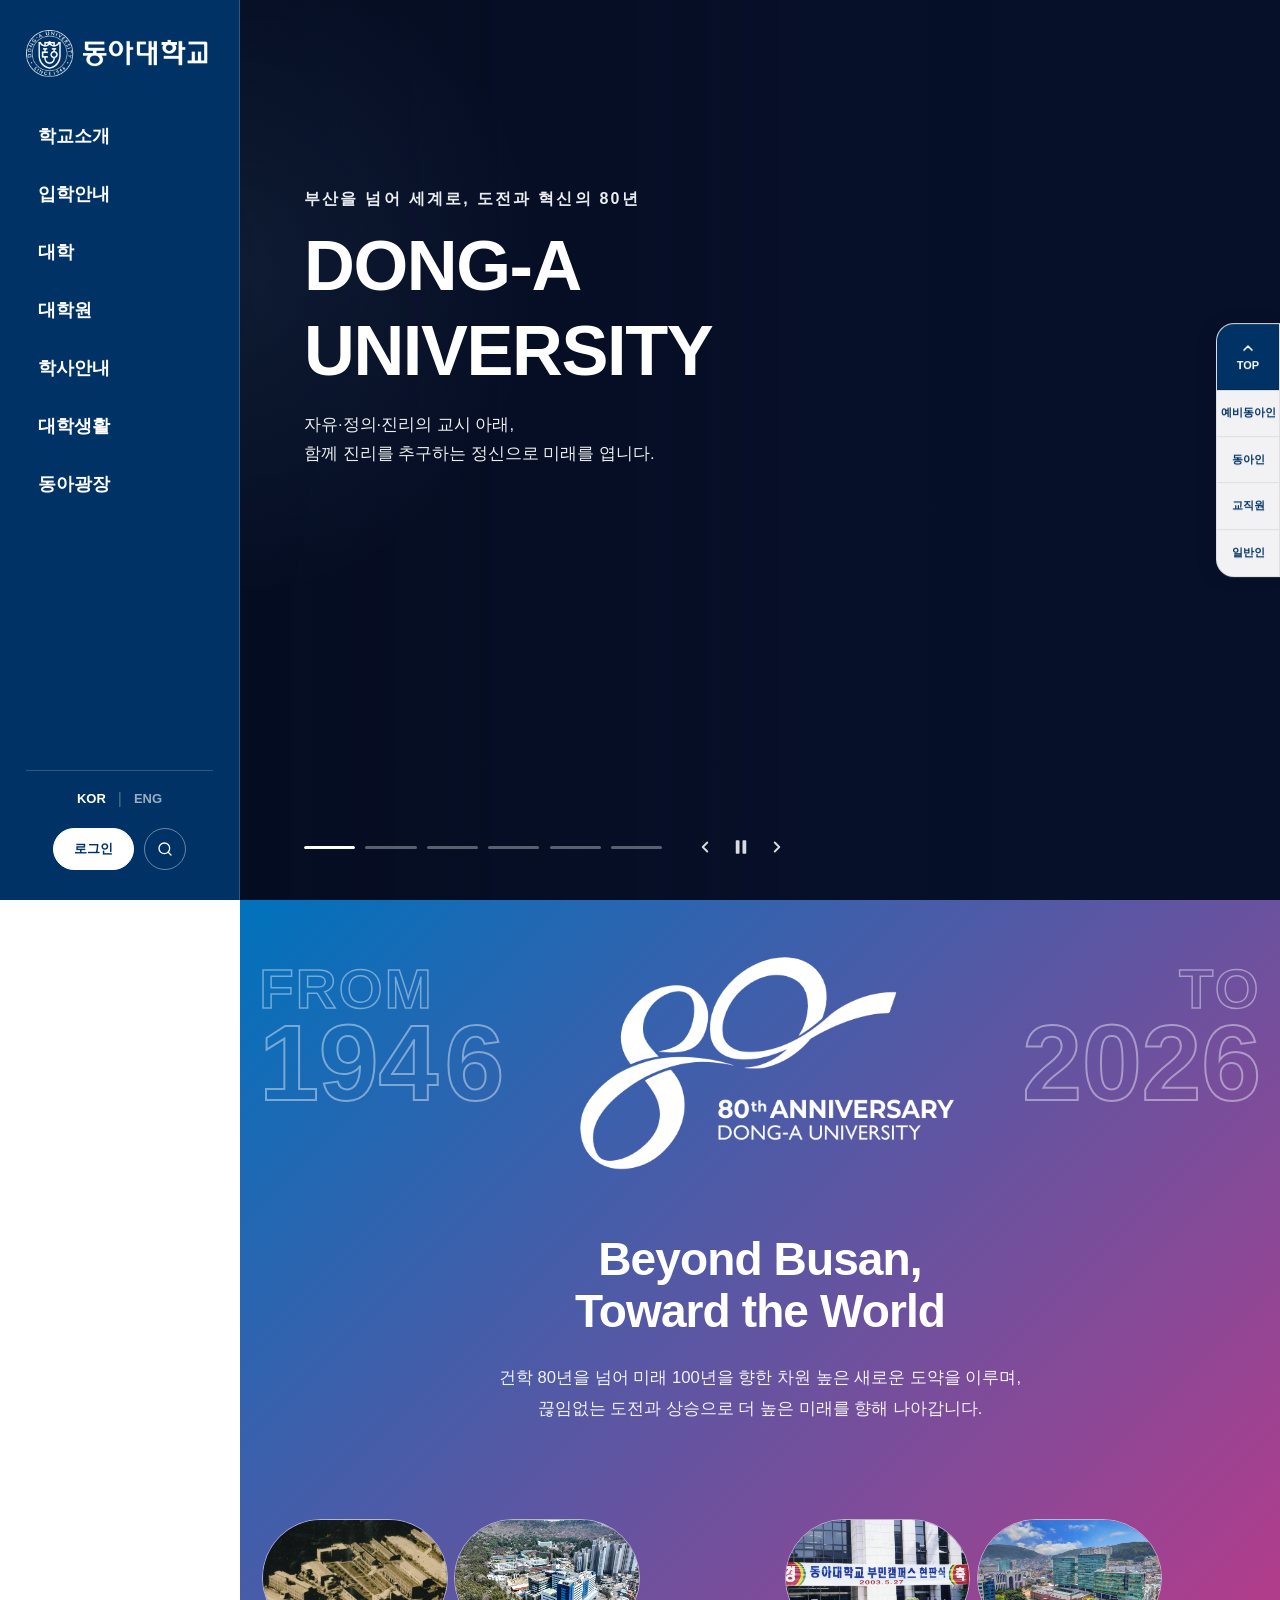
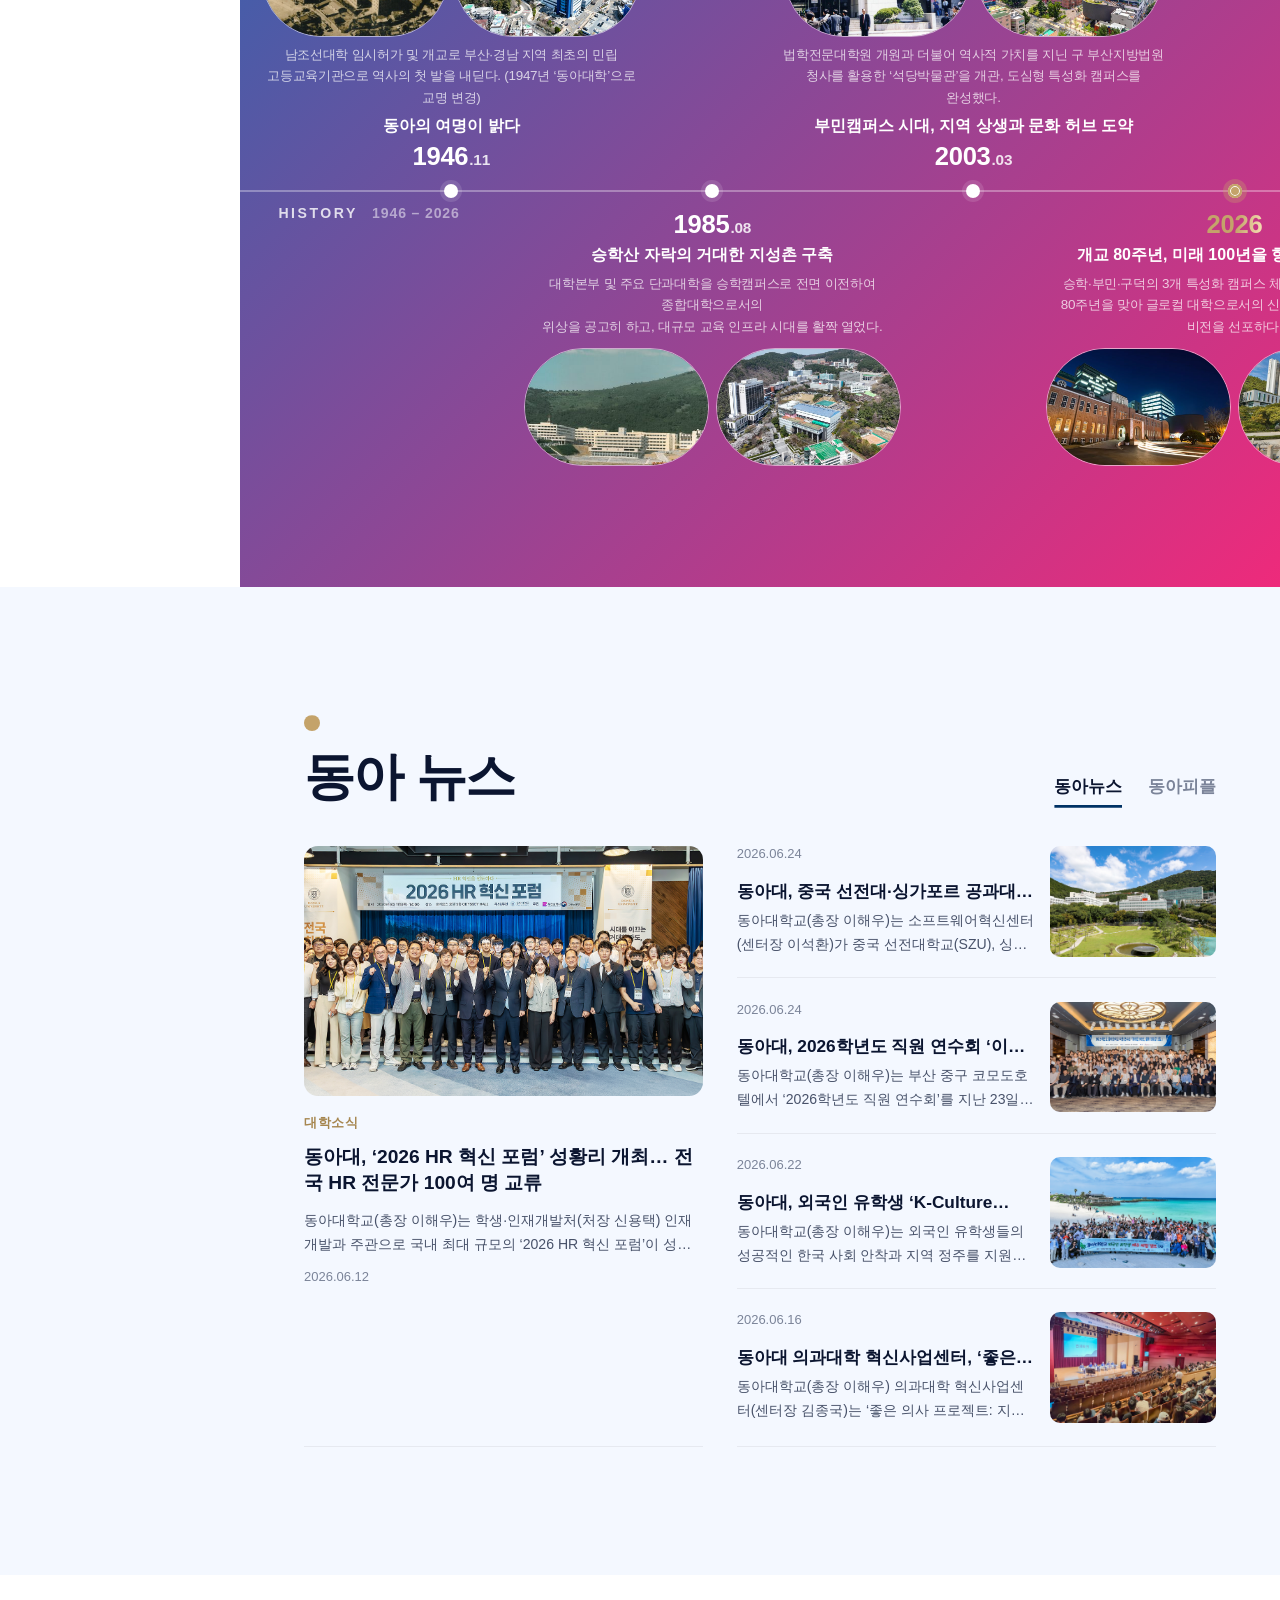
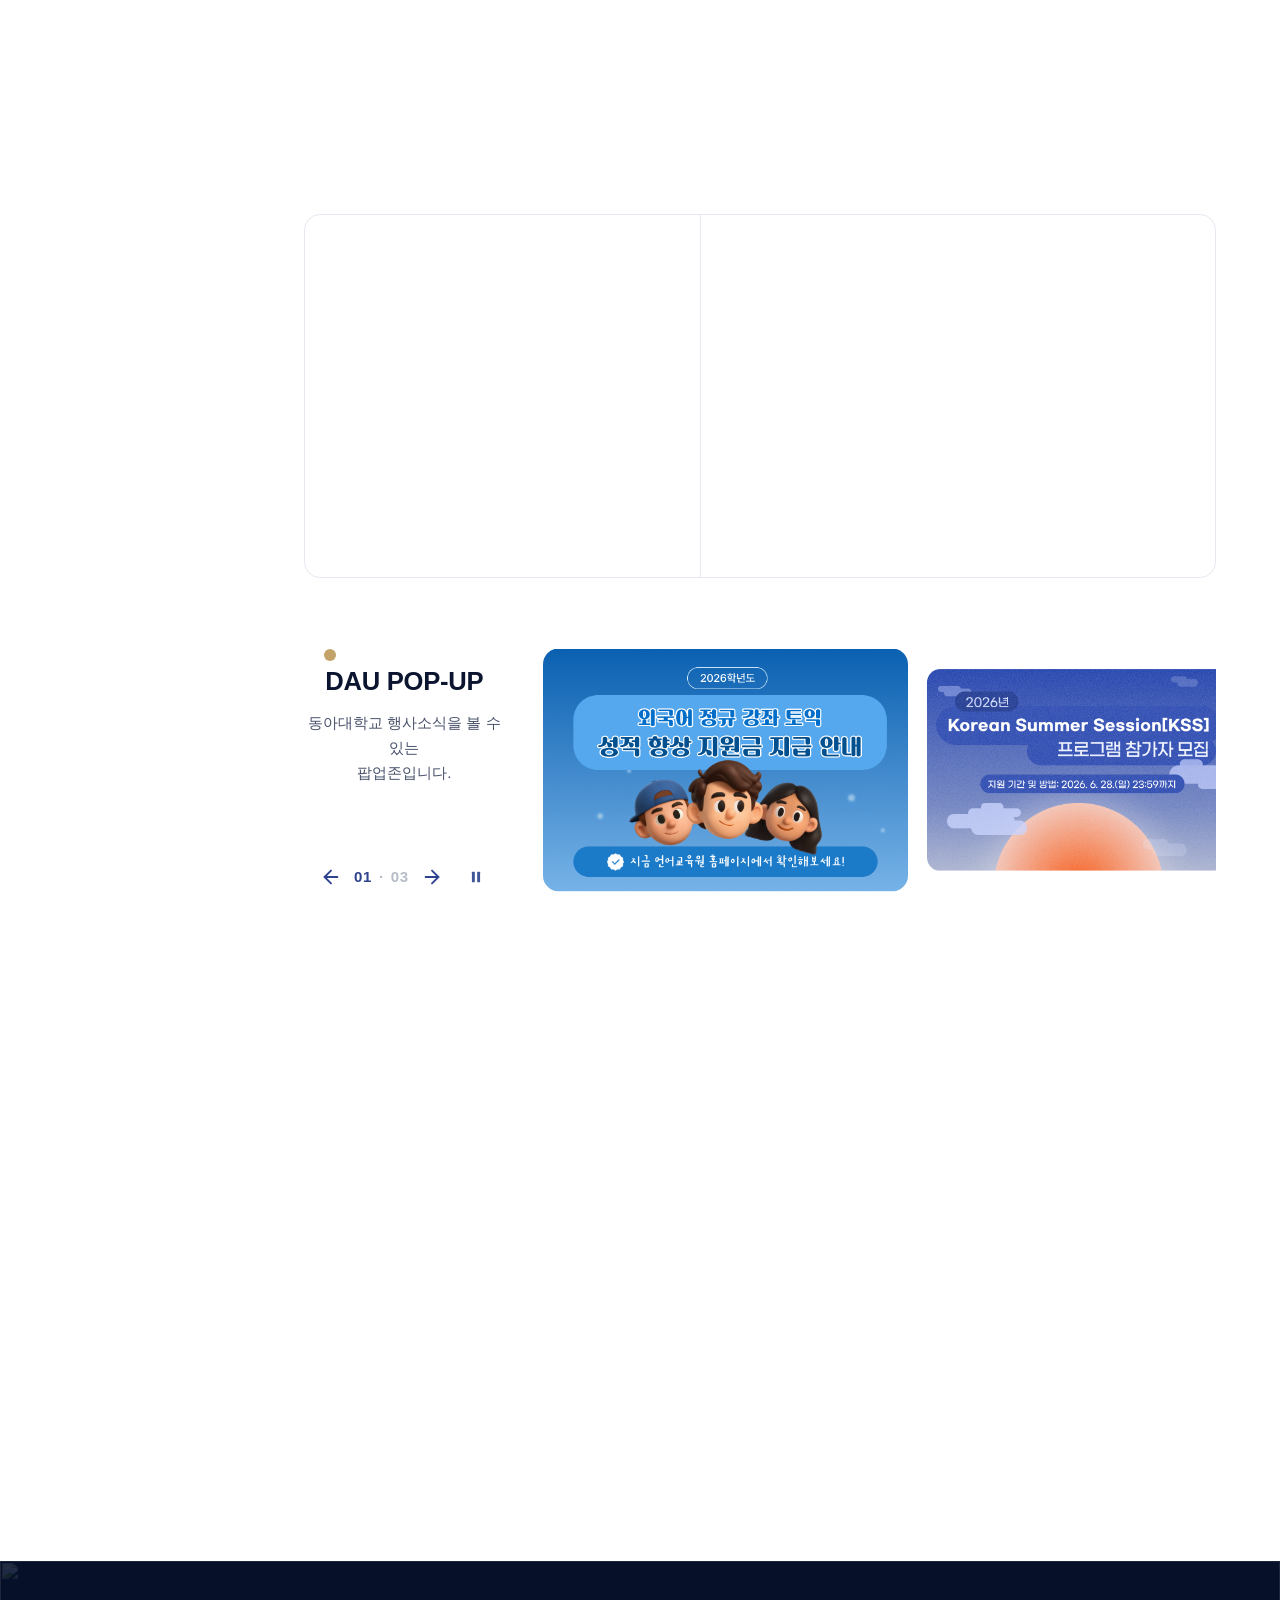
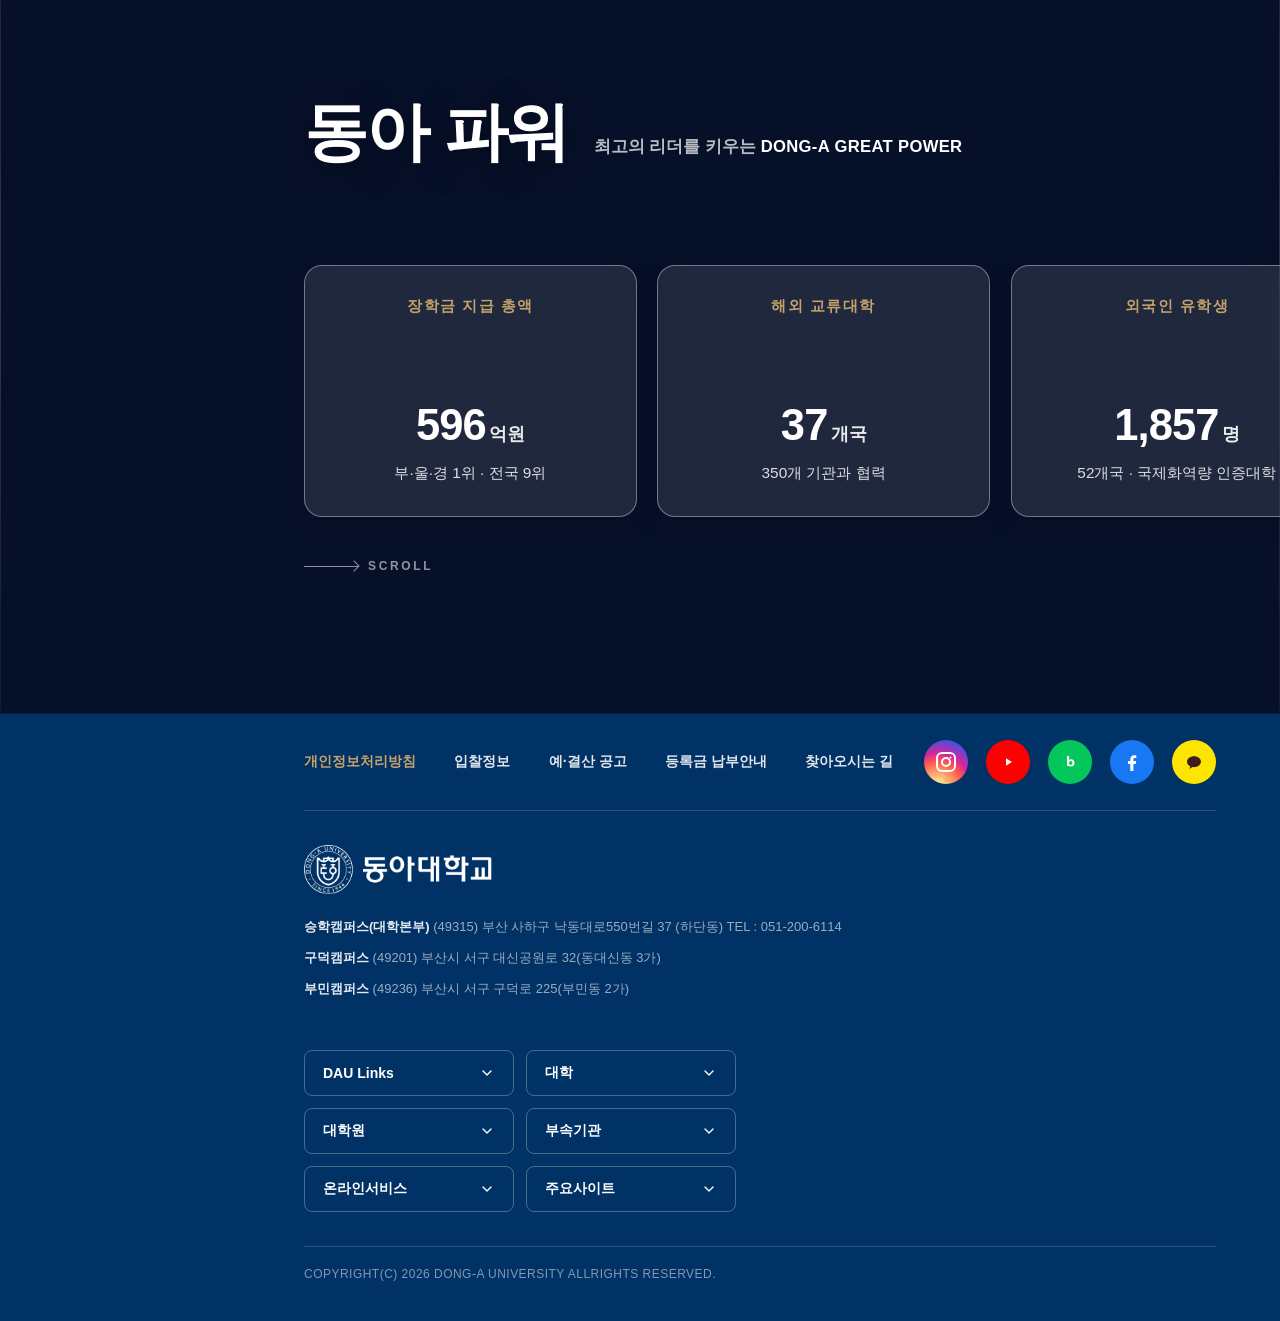
==== commit 8894b37c: "feat: update homepage hero slideshow content and refine notice board tabs" ====
--- a/index.html
+++ b/index.html
@@ -272,19 +272,27 @@
     <main class="main main-d">
       <section class="hero hd" id="top">
         <div class="hd-media" data-hd-slider>
-          <div class="hd-slide is-active" data-hd-type="video">
-            <video class="hd-video" src="assets/hero-flow.mp4" autoplay muted playsinline data-hero-clip
-              data-clip-start="0" data-clip-end="10"></video>
+          <div class="hd-slide is-active" data-hd-type="video" data-hd-scrim>
+            <video class="hd-video" src="uploads/드론영상.mp4" autoplay muted playsinline preload="metadata"></video>
+          </div>
+          <div class="hd-slide" data-hd-type="video">
+            <video class="hd-video" src="uploads/축제영상.mp4" autoplay muted playsinline preload="metadata"></video>
           </div>
           <div class="hd-slide" data-hd-type="image">
-            <img class="hd-img" src="assets/campus-stone-hall.jpg" alt="부산형 지역혁신중심 대학지원체계(RISE) 사업 선정" loading="lazy" />
+            <img class="hd-img" src="uploads/80주년 엠블럼 이미지.jpg" alt="동아대학교 개교 80주년 엠블럼" loading="lazy" />
           </div>
           <div class="hd-slide" data-hd-type="image">
-            <img class="hd-img" src="assets/campus-seunghak.jpg" alt="대학기초연구소지원(G-LAMP) 사업 최종 선정" loading="lazy" />
+            <img class="hd-img" src="uploads/석당박물관 야경.jpg" alt="석당박물관 야경" loading="lazy" />
+          </div>
+          <div class="hd-slide" data-hd-type="image">
+            <img class="hd-img" src="uploads/구덕캠퍼스 전경.jpg" alt="구덕캠퍼스 전경" loading="lazy" />
+          </div>
+          <div class="hd-slide" data-hd-type="image">
+            <img class="hd-img" src="uploads/조감도.jpg" alt="신축 건물 조감도" loading="lazy" />
           </div>
           <div class="hd-sweep"></div>
         </div>
-        <div class="hd-center">
+        <div class="hd-center hd-hide">
           <div class="hd-text">
             <span class="hd-eyebrow">부산을 넘어 세계로, 도전과 혁신의 80년</span>
             <h1 class="hd-title" aria-label="DONG-A UNIVERSITY">
@@ -298,17 +306,43 @@
           </div>
         </div>
         <!-- 이미지 슬라이드(영상 다음)에 노출되는 홍보문구 — 오른쪽 중앙상단, MORE VIEW는 아래 -->
-        <div class="hd-promo hd-hide" data-hd-promo aria-hidden="true">
+        <div class="hd-promo" data-hd-promo aria-hidden="false">
           <div class="hd-promo-stack">
+            <!-- 1. 드론영상 (브랜드) -->
+            <div class="hd-promo-item" data-hd-slide="0">
+              <span class="hd-promo-eyebrow">부산을 넘어 세계로, 도전과 혁신의 80년</span>
+              <h2 class="hd-promo-title">DONG-A<br />UNIVERSITY</h2>
+              <p class="hd-promo-desc">자유·정의·진리의 교시 아래,<br />함께 진리를 추구하는 정신으로 미래를 엽니다.</p>
+            </div>
+            <!-- 2. 축제영상 -->
             <div class="hd-promo-item" data-hd-slide="1">
-              <span class="hd-promo-eyebrow">DONG-A NEWS</span>
-              <h2 class="hd-promo-title">부산형 지역혁신중심<br />대학지원체계(RISE) 사업 선정</h2>
-              <p class="hd-promo-desc">지역과 대학이 함께 성장하는 부산형 RISE 사업에 선정되어, 5년간 약 900억 원 규모의 지원으로 지역혁신을 이끌어 갑니다.</p>
-            </div>
-            <div class="hd-promo-item" data-hd-slide="2">
-              <span class="hd-promo-eyebrow">DONG-A NEWS</span>
-              <h2 class="hd-promo-title">대학기초연구소지원<br />(G-LAMP) 사업 최종 선정</h2>
-              <p class="hd-promo-desc">기초연구 역량 강화를 위한 G-LAMP 사업에 최종 선정되어, 세계적 수준의 연구 기반을 갖춘 연구중심 대학으로 도약합니다.</p>
+              <span class="hd-promo-eyebrow">DONG-A CAMPUS</span>
+              <h2 class="hd-promo-title">열정으로 빛나는<br />캠퍼스의 순간</h2>
+              <p class="hd-promo-desc">축제와 활기로 가득한 동아대학교의 생생한 캠퍼스 라이프를 만나보세요.</p>
+            </div>
+            <!-- 3. 80주년 엠블럼 -->
+            <div class="hd-promo-item" data-hd-slide="2" data-hd-more>
+              <span class="hd-promo-eyebrow">1946 – 2026</span>
+              <h2 class="hd-promo-title">개교 80주년<br />엠블럼</h2>
+              <p class="hd-promo-desc">건학 80년의 역사와 자부심을 담은 개교 80주년 공식 엠블럼입니다.</p>
+            </div>
+            <!-- 4. 석당박물관 야경 -->
+            <div class="hd-promo-item" data-hd-slide="3" data-hd-more>
+              <span class="hd-promo-eyebrow">DONG-A HERITAGE</span>
+              <h2 class="hd-promo-title">석당박물관</h2>
+              <p class="hd-promo-desc">부산 유일의 대학 종합박물관으로, 지역의 역사와 문화를 잇습니다.</p>
+            </div>
+            <!-- 5. 구덕캠퍼스 전경 -->
+            <div class="hd-promo-item" data-hd-slide="4" data-hd-more>
+              <span class="hd-promo-eyebrow">GUDEOK CAMPUS</span>
+              <h2 class="hd-promo-title">구덕캠퍼스</h2>
+              <p class="hd-promo-desc">동아대학교의 시작이 깃든, 도심 속 배움의 터전입니다.</p>
+            </div>
+            <!-- 6. 조감도 -->
+            <div class="hd-promo-item" data-hd-slide="5" data-hd-more>
+              <span class="hd-promo-eyebrow">NEW CAMPUS</span>
+              <h2 class="hd-promo-title">미래를 향한<br />새로운 공간</h2>
+              <p class="hd-promo-desc">더 나은 교육·연구 환경을 위한 신축 캠퍼스의 청사진입니다.</p>
             </div>
           </div>
           <a class="hd-more" href="#" data-cursor="true"><span>MORE VIEW</span><svg width="18" height="18"
@@ -320,7 +354,19 @@
         </div>
         <div class="hd-prog" data-hd-prog>
           <div class="hd-prog-segs" data-hd-dots></div>
-          <button class="hd-prog-toggle" data-hd-toggle aria-label="슬라이드 일시정지" data-cursor="true"></button>
+          <div class="hd-prog-ctrl">
+            <button class="hd-prog-nav" data-hd-prev aria-label="이전 화면" data-cursor="true"><svg width="18"
+                height="18" viewBox="0 0 24 24" fill="none" stroke="currentColor" stroke-width="2.5"
+                stroke-linecap="round" stroke-linejoin="round">
+                <path d="m15 18-6-6 6-6" />
+              </svg></button>
+            <button class="hd-prog-toggle" data-hd-toggle aria-label="슬라이드 일시정지" data-cursor="true"></button>
+            <button class="hd-prog-nav" data-hd-next aria-label="다음 화면" data-cursor="true"><svg width="18"
+                height="18" viewBox="0 0 24 24" fill="none" stroke="currentColor" stroke-width="2.5"
+                stroke-linecap="round" stroke-linejoin="round">
+                <path d="m9 18 6-6-6-6" />
+              </svg></button>
+          </div>
         </div>
       </section>
       <section class="sec gpn anniv" id="global">
@@ -333,29 +379,9 @@
         <div class="wrap">
           <div class="anniv-deco anniv-deco-left" aria-hidden="true"><span class="ad-out">FROM</span><span
               class="ad-sol">194<span class="kern">6</span></span>
-            <div class="anniv-circles">
-              <div class="anniv-fig" data-reveal="up" data-reveal-delay="1">
-                <div class="anniv-circle"><img src="uploads/hist/1.jpg" alt="" /></div>
-                <span class="anniv-cap">부산 최초 사립대학</span>
-              </div>
-            </div>
           </div>
           <div class="anniv-deco anniv-deco-right" aria-hidden="true">
             <span class="ad-out">TO</span><span class="ad-sol">2026</span>
-            <div class="anniv-circles">
-              <div class="anniv-fig" data-reveal="up" data-reveal-delay="2">
-                <div class="anniv-circle"><img src="uploads/hist/2.jpg" alt="" /></div>
-                <span class="anniv-cap">1980년대 학생들</span>
-              </div>
-              <div class="anniv-fig" data-reveal="up" data-reveal-delay="3">
-                <div class="anniv-circle"><img src="uploads/hist/3.jpg" alt="" /></div>
-                <span class="anniv-cap">1980년대 ‘동아체전’</span>
-              </div>
-            </div>
-          </div>
-          <div class="anniv-statement" data-reveal="up" data-reveal-delay="2">
-            <h3 class="as-title">당신의 역사를<br>만드는 동아대학교</h3>
-            <p class="as-desc">자유, 정의, 진리를 교시로 하여 설립자이신 석당선생의 교육철학인<br>동좌문도(東坐問道: 함께 진리를 추구하다)를 실천하는 학교</p>
           </div>
           <div class="anniv-inner">
             <img src="assets/anniv-80-full-white.png" alt="동아대학교 개교 80주년" class="anniv-logo" data-reveal="scale" />
@@ -371,7 +397,7 @@
               <div class="ah-scroll" data-ah-scroll>
                 <ul class="ah-track">
                   <li class="ah-item ah-start"><span class="ah-dot"></span><div class="ah-text"><span class="ah-year">1946<span class="ah-mon">.11</span></span><span class="ah-label">동아의 여명이 밝다</span><p class="ah-desc">남조선대학 임시허가 및 개교로 부산·경남 지역 최초의 민립 고등교육기관으로 역사의 첫 발을 내딛다. (1947년 ‘동아대학’으로 교명 변경)</p><div class="ah-thumbs"><span class="ah-thumb"><img class="ah-zoom" src="uploads/hist/5.jpg" alt="" loading="lazy" /></span><span class="ah-thumb"><img src="uploads/hist/4.jpg" alt="" loading="lazy" /></span></div></div></li>
-                  <li class="ah-item"><span class="ah-dot"></span><div class="ah-text"><span class="ah-year">1985<span class="ah-mon">.08</span></span><span class="ah-label">승학산 자락의 거대한 지성촌 구축</span><p class="ah-desc">대학본부 및 주요 단과대학을 승학캠퍼스로 전면 이전하여 종합대학으로서의 위상을 공고히 하고, 대규모 교육 인프라 시대를 활짝 열었다.</p><div class="ah-thumbs"><span class="ah-thumb"><img class="ah-zoom ah-bottom" src="uploads/hist/6.jpg" alt="" loading="lazy" /></span><span class="ah-thumb"><img src="uploads/hist/7.jpg" alt="" loading="lazy" /></span></div></div></li>
+                  <li class="ah-item"><span class="ah-dot"></span><div class="ah-text"><span class="ah-year">1985<span class="ah-mon">.08</span></span><span class="ah-label">승학산 자락의 거대한 지성촌 구축</span><p class="ah-desc">대학본부 및 주요 단과대학을 승학캠퍼스로 전면 이전하여 종합대학으로서의<br>위상을 공고히 하고, 대규모 교육 인프라 시대를 활짝 열었다.</p><div class="ah-thumbs"><span class="ah-thumb"><img class="ah-zoom ah-bottom" src="uploads/hist/6.jpg" alt="" loading="lazy" /></span><span class="ah-thumb"><img src="uploads/hist/7.jpg" alt="" loading="lazy" /></span></div></div></li>
                   <li class="ah-item"><span class="ah-dot"></span><div class="ah-text"><span class="ah-year">2003<span class="ah-mon">.03</span></span><span class="ah-label">부민캠퍼스 시대, 지역 상생과 문화 허브 도약</span><p class="ah-desc">법학전문대학원 개원과 더불어 역사적 가치를 지닌 구 부산지방법원 청사를 활용한 ‘석당박물관’을 개관, 도심형 특성화 캠퍼스를 완성했다.</p><div class="ah-thumbs"><span class="ah-thumb"><img src="uploads/hist/9.jpg" alt="" loading="lazy" /></span><span class="ah-thumb"><img src="uploads/hist/8.jpg" alt="" loading="lazy" /></span></div></div></li>
                   <li class="ah-item ah-now"><span class="ah-dot"></span><div class="ah-text"><span class="ah-year">2026</span><span class="ah-label">개교 80주년, 미래 100년을 향한 위대한 항해</span><p class="ah-desc">승학·부민·구덕의 3개 특성화 캠퍼스 체제를 고도화하고, 개교 80주년을 맞아 글로컬 대학으로서의 신인류 인재 양성 및 미래 비전을 선포하다.</p><div class="ah-thumbs"><span class="ah-thumb"><img src="uploads/hist/10.jpg" alt="" loading="lazy" /></span><span class="ah-thumb"><img src="uploads/hist/11.jpg" alt="" loading="lazy" /></span></div></div></li>
                 </ul>
@@ -394,13 +420,13 @@
           </div>
           <div class="dnews-grid">
             <a class="dnews-feat" href="#" data-cursor="true" data-reveal="up">
-              <div class="dnews-feat-img"><img src="uploads/image.png" alt=""
+              <div class="dnews-feat-img"><img src="uploads/1bf1ad6d56164ee8acbebcb9cd1d67b9.jpeg" alt=""
                   loading="lazy" /></div>
               <div class="dnews-feat-body">
                 <span class="dnews-cat">대학소식</span>
-                <h3 class="dnews-feat-tit">동아대학교 2026 글로컬대학30 비전 선포식 성료</h3>
-                <p class="dnews-feat-desc">지역과 함께 성장하는 글로컬 혁신 대학으로의 도약을 선언하며, 미래 100년을 향한 새로운 비전과 추진 전략을 공유했습니다.</p>
-                <span class="dnews-date">2026.06.10</span>
+                <h3 class="dnews-feat-tit">동아대, ‘2026 HR 혁신 포럼’ 성황리 개최… 전국 HR 전문가 100여 명 교류</h3>
+                <p class="dnews-feat-desc">동아대학교(총장 이해우)는 학생·인재개발처(처장 신용택) 인재개발과 주관으로 국내 최대 규모의 ‘2026 HR 혁신 포럼’이 성황리에 마무리됐다고 12일 밝혔다.</p>
+                <span class="dnews-date">2026.06.12</span>
               </div>
             </a>
             <div class="dnews-list" data-stagger="up">
@@ -589,6 +615,25 @@
             </div>
           </div>
 
+          <!-- ── DAU POP-UP 배너 (좌측 텍스트/인디케이터 + 우측 카드 덱) ── -->
+          <div class="pbn" data-pbn aria-label="DAU POP-UP">
+            <div class="pbn-side">
+              <p class="pbn-brand"><span class="pbn-brand-dot" aria-hidden="true"></span>DAU POP-UP</p>
+              <p class="pbn-desc">동아대학교 행사소식을 볼 수 있는<br />팝업존입니다.</p>
+              <div class="pbn-ctrl">
+                <button class="pbn-arrow" type="button" data-pbn-prev aria-label="이전" data-cursor="true"><svg viewBox="0 0 24 24" fill="none" stroke="currentColor" stroke-width="2" stroke-linecap="round" stroke-linejoin="round"><path d="M19 12H5"/><path d="m12 19-7-7 7-7"/></svg></button>
+                <span class="pbn-count"><b data-pbn-cur>01</b><span class="pbn-count-sep" aria-hidden="true">·</span><span class="pbn-count-total" data-pbn-total>03</span></span>
+                <button class="pbn-arrow" type="button" data-pbn-next aria-label="다음" data-cursor="true"><svg viewBox="0 0 24 24" fill="none" stroke="currentColor" stroke-width="2" stroke-linecap="round" stroke-linejoin="round"><path d="M5 12h14"/><path d="m12 5 7 7-7 7"/></svg></button>
+                <button class="pbn-toggle" type="button" data-pbn-toggle aria-label="슬라이드 일시정지" data-cursor="true"></button>
+              </div>
+            </div>
+            <div class="pbn-deck" data-pbn-deck>
+              <a class="pbn-card" href="#" data-pbn-card><img src="uploads/팝업 A-1.png" alt="외국어 정규 강좌 토익 성적 향상 지원금 지급 안내" loading="lazy" /></a>
+              <a class="pbn-card" href="https://www.donga.ac.kr/kor/CMS/Board/Board.do?mCode=MN174&mode=view&mgr_seq=65&board_seq=8508134" target="_blank" rel="noopener" data-pbn-card><img src="uploads/팝업 A-2.png" alt="Korean Summer Session(KSS) 프로그램 참가자 모집" loading="lazy" /></a>
+              <a class="pbn-card" href="https://www.donga.ac.kr/kor/CMS/Board/Board.do?mCode=MN174&mode=view&mgr_seq=65&board_seq=8508040" target="_blank" rel="noopener" data-pbn-card><img src="uploads/팝업 A-3.png" alt="제9-2기 데일리비(DAILY-B) 프로그램 참가자 모집" loading="lazy" /></a>
+            </div>
+          </div>
+
           <div class="svc-block">
             <div class="sec-head">
               <div class="svc-head-left">
--- a/homepage.css
+++ b/homepage.css
@@ -170,10 +170,10 @@
 .sb-acc.icon{flex:0 0 auto;padding:11px;width:42px;height:42px;}
 
 /* ---- 사이드바 블루 테마 (포인트 컬러 배경 + 내부 요소 반전) ---- */
-/* 사이드바: 항상 네이비 유리 (각 섹션 배경이 뒤로 확장되어 비침) */
+/* 사이드바: 항상 솔리드 네이비 */
 .sb{--point:var(--navy);--point-strong:var(--navy-strong);
-  background:rgba(0,50,101,.55);
-  backdrop-filter:blur(12px) saturate(135%);-webkit-backdrop-filter:blur(12px) saturate(135%);
+  background:var(--navy);
+  backdrop-filter:none;-webkit-backdrop-filter:none;
   border-right-color:rgba(255,255,255,.18);}
 .sb-logo-img{filter:brightness(0) invert(1);}            /* 짙은 로고 → 흰색 */
 .sb-logo .kr{color:#fff;}
@@ -199,9 +199,9 @@
 .sb:not(.sb-light) .sb-lang-sep{color:rgba(255,255,255,.3);}
 
 /* ---- 기념(개교 80주년) 섹션 위: 사이드바 흰색 테마로 전환 (그라데이션 블루와 충돌 방지) ---- */
-.sb.sb-light{background:rgba(255,255,255,.55);
-  backdrop-filter:blur(12px) saturate(135%);-webkit-backdrop-filter:blur(12px) saturate(135%);
-  border-right-color:rgba(255,255,255,.5);}
+.sb.sb-light{background:#fff;
+  backdrop-filter:none;-webkit-backdrop-filter:none;
+  border-right-color:var(--line);}
 .sb.sb-light .sb-logo-img{filter:none;}
 .sb.sb-light .sb-logo .kr{color:var(--ink);}
 .sb.sb-light .sb-logo .en{color:var(--point);}
--- a/sections.css
+++ b/sections.css
@@ -424,12 +424,11 @@
   gap:clamp(20px,2.6vw,40px);max-width:1040px;margin:0 auto;}
 .anniv-logo{width:clamp(280px,34vw,500px);height:auto;margin-top:clamp(-72px,-5vw,-28px);}
 .anniv-head{font-family:var(--font-display);font-weight:900;
-  font-size:clamp(24px,3.6vw,52px);line-height:1.12;letter-spacing:-.02em;color:#fff;text-align:left;}
+  font-size:clamp(24px,3.6vw,52px);line-height:1.12;letter-spacing:-.02em;color:#fff;text-align:center;}
 .anniv-head .ah-l1,.anniv-head .ah-l2{display:block;}
-.anniv-head .ah-l2{padding-left:5.2em;}
 /* 헤딩 + 서브텍스트: 같은 왼쪽 축으로 좌측 정렬(블록은 가운데 배치) */
-.anniv-lead{display:flex;flex-direction:column;align-items:flex-start;gap:clamp(16px,2vw,28px);text-align:left;}
-.anniv-copy{display:flex;flex-direction:column;gap:clamp(12px,1.4vw,20px);max-width:800px;text-align:left;}
+.anniv-lead{display:flex;flex-direction:column;align-items:center;gap:clamp(16px,2vw,28px);text-align:center;}
+.anniv-copy{display:flex;flex-direction:column;gap:clamp(12px,1.4vw,20px);max-width:800px;text-align:center;}
 .anniv-copy p{font-size:clamp(15px,1.3vw,20px);line-height:1.85;color:rgba(255,255,255,.92);}
 /* 섹션 최상단 얇은 로고 루프 띠 (페이드 없음) */
 .gpn.anniv .gpn-loop{position:relative;overflow:hidden;width:100%;
@@ -475,8 +474,8 @@
 @media(max-width:1024px){ .anniv-statement{position:static;margin-top:clamp(24px,4vw,40px);max-width:none;} }
 /* ── 연혁 타임라인 (가로 스크롤, 1946 → 2026) ── */
 .anniv-history{--ah-iw:clamp(330px,30vw,470px);--ah-pad:clamp(8px,1.5vw,20px);
-  width:calc(100vw - var(--sb-w));margin-top:clamp(32px,4vw,64px);align-self:center;position:relative;}
-.ah-head{position:absolute;left:clamp(130px,14vw,250px);top:clamp(40px,6vw,96px);z-index:3;margin:0;
+  width:calc(100vw - var(--sb-w));margin-top:clamp(8px,1.5vw,24px);align-self:center;position:relative;}
+.ah-head{position:absolute;left:clamp(4px,1.5vw,32px);top:calc(50% + 14px);z-index:3;margin:0;
   display:block;text-align:left;font-family:var(--font-display);font-weight:800;
   font-size:clamp(13px,1.1vw,16px);letter-spacing:.18em;text-transform:uppercase;
   color:rgba(255,255,255,.8);padding-left:var(--ah-pad);}
@@ -517,7 +516,7 @@
 .ah-label{font-size:clamp(14px,1.25vw,18px);font-weight:700;color:#fff;line-height:1.35;
   word-break:keep-all;max-width:var(--ah-iw);}
 .ah-desc{font-size:clamp(12px,1.05vw,14.5px);line-height:1.6;color:rgba(255,255,255,.74);
-  word-break:keep-all;max-width:var(--ah-iw);margin:0;}
+  letter-spacing:-.02em;word-break:keep-all;max-width:var(--ah-iw);margin:0;}
 .ah-now .ah-dot{background:var(--gold);border-color:#fff;box-shadow:0 0 0 5px rgba(198,163,106,.32);}
 .ah-now .ah-year{color:var(--gold);}
 /* 2026 연도: 골드 위로 빛이 스치는 셔머 효과 */
--- a/layout4.css
+++ b/layout4.css
@@ -43,8 +43,8 @@
 .hd-more:hover{background:var(--point);border-color:var(--point);}
 .hd-more:hover svg{transform:translateX(4px);}
 
-/* 이미지 슬라이드 좌측 스크림: 좌측 홍보문구 가독성 확보 (text-shadow 미사용) */
-.hd-slide[data-hd-type="image"]::after{content:"";position:absolute;inset:0;pointer-events:none;
+/* 슬라이드 좌측 스크림: 전 슬라이드 홍보문구 가독성 확보 (영상·이미지 공통, text-shadow 미사용) */
+.hd-slide::after{content:"";position:absolute;inset:0;pointer-events:none;
   background:linear-gradient(90deg,rgba(4,10,26,.62) 0%,rgba(4,10,26,.32) 38%,rgba(4,10,26,.05) 62%,transparent 78%);}
 /* ---------- 히어로 홍보문구 (이미지 슬라이드: 왼쪽 중앙상단, 사이드바 비켜서) ---------- */
 .hd-promo{position:absolute;z-index:3;top:clamp(120px,21vh,230px);
@@ -61,6 +61,8 @@
   letter-spacing:.14em;margin-bottom:clamp(14px,1.6vh,18px);opacity:.92;}
 .hd-promo-title{font-family:var(--font-display);font-weight:900;
   font-size:clamp(34px,4.8vw,64px);line-height:1.2;letter-spacing:-.02em;margin-bottom:clamp(16px,2vh,22px);}
+/* 1페이지 영문 제목: 대문자 cap-height 보정 — 한글 제목(2,3페이지)과 시각 크기 맞춤 (약 1.15배) */
+.hd-promo-item[data-hd-slide="0"] .hd-promo-title{font-size:clamp(39px,5.5vw,74px);}
 .hd-promo-desc{font-size:clamp(16px,1.3vw,20px);line-height:1.7;max-width:42ch;opacity:.92;}
 /* MORE VIEW — 홍보문구 아래에 배치 (절대배치 해제) */
 .hd-promo .hd-more{position:static;margin-top:clamp(22px,3.2vh,40px);}
@@ -114,6 +116,14 @@
   color:#fff;background:none;border:none;cursor:pointer;opacity:.85;transition:opacity .25s var(--ease);}
 .hd-prog-toggle:hover{opacity:1;}
 .hd-prog-toggle svg{width:18px;height:18px;}
+/* 컨트롤 묶음(< 정지 >) — 버튼 사이 간격을 좁게 */
+.hd-prog-ctrl{display:flex;align-items:center;gap:2px;}
+/* 이전/다음 화면 버튼 (정지 버튼 양옆) */
+.hd-prog-nav{flex-shrink:0;display:grid;place-items:center;width:34px;height:34px;
+  color:#fff;background:none;border:none;cursor:pointer;opacity:.85;transition:opacity .25s var(--ease),transform .25s var(--ease);}
+.hd-prog-nav:hover{opacity:1;}
+.hd-prog-nav[data-hd-prev]:hover{transform:translateX(-2px);}
+.hd-prog-nav[data-hd-next]:hover{transform:translateX(2px);}
 /* 좁은 화면: 텍스트 아래로 버튼을 쌓아 좌측 정렬 */
 @media(max-width:760px){
   .hd-center{flex-direction:column;align-items:flex-start;gap:22px;}
@@ -1293,8 +1303,10 @@
 .dnews-feat-body{display:flex;flex-direction:column;gap:clamp(10px,1vw,14px);}
 .dnews-cat{align-self:flex-start;font-family:var(--font-display);font-weight:700;font-size:13px;
   letter-spacing:.04em;color:var(--gold-strong);}
-.dnews-feat-tit{font-family:var(--font-display);font-weight:800;font-size:clamp(17px,1.5vw,23px);line-height:1.34;color:var(--ink);}
-.dnews-feat-desc{font-size:clamp(14px,1.1vw,17px);line-height:1.7;color:var(--fg-2);}
+.dnews-feat-tit{font-family:var(--font-display);font-weight:800;font-size:clamp(17px,1.5vw,23px);line-height:1.34;color:var(--ink);
+  display:-webkit-box;-webkit-line-clamp:2;-webkit-box-orient:vertical;overflow:hidden;}
+.dnews-feat-desc{font-size:clamp(14px,1.1vw,17px);line-height:1.7;color:var(--fg-2);
+  display:-webkit-box;-webkit-line-clamp:2;-webkit-box-orient:vertical;overflow:hidden;}
 .dnews-date{font-size:13px;color:var(--fg-3);}
 /* 우측 리스트 (2×2) */
 .dnews-list{display:flex;flex-direction:column;gap:clamp(18px,1.8vw,26px);
@@ -1303,12 +1315,12 @@
   padding-bottom:clamp(16px,1.6vw,24px);border-bottom:1px solid var(--line);}
 .dnews-item:last-child{border-bottom:none;padding-bottom:0;}
 .dnews-item-body{display:flex;flex-direction:column;gap:6px;min-width:0;flex:1;}
-.dnews-item-tit{font-family:var(--font-display);font-weight:800;font-size:clamp(17px,1.5vw,23px);line-height:1.34;color:var(--ink);
-  display:-webkit-box;-webkit-line-clamp:2;-webkit-box-orient:vertical;overflow:hidden;transition:color .2s var(--ease);}
+.dnews-item-tit{font-family:var(--font-display);font-weight:800;font-size:clamp(16px,1.35vw,20px);line-height:1.34;color:var(--ink);
+  display:-webkit-box;-webkit-line-clamp:1;-webkit-box-orient:vertical;overflow:hidden;transition:color .2s var(--ease);}
 .dnews-item-desc{font-size:clamp(14px,1.1vw,17px);line-height:1.7;color:var(--fg-2);
   display:-webkit-box;-webkit-line-clamp:2;-webkit-box-orient:vertical;overflow:hidden;}
 .dnews-item .dnews-date{order:-1;margin-bottom:clamp(8px,1vw,14px);}
-.dnews-item-img{flex:0 0 auto;width:clamp(132px,13vw,180px);aspect-ratio:3/2;height:auto;
+.dnews-item-img{flex:0 0 auto;align-self:flex-start;width:clamp(132px,13vw,180px);aspect-ratio:3/2;height:auto;
   border-radius:10px;overflow:hidden;background:rgba(0,0,0,.04);}
 .dnews-item-img img{width:100%;height:100%;object-fit:cover;transition:transform .5s var(--ease);}
 .dnews-item:hover .dnews-item-img img{transform:scale(1.06);}
@@ -1471,3 +1483,86 @@
   .nl-sched-grid{grid-template-columns:1fr;}
   .nl-cal{border-right:none;border-bottom:1px solid var(--line,#e5e5e5);}
 }
+
+/* ---------- 카드형 안내 배너 (캐러셀) — 서브페이지에서 포팅 ---------- */
+.cbn{padding:clamp(20px,3vw,40px) 0 clamp(8px,1.5vw,16px);}
+.cbn-stage{display:grid;max-width:1400px;margin-inline:auto;}
+.cbn-card{grid-area:1/1;display:flex;align-items:center;gap:clamp(16px,2vw,32px);
+  min-height:clamp(128px,13vw,168px);padding:clamp(20px,2.4vw,36px) clamp(28px,3.5vw,56px);
+  border-radius:22px;overflow:hidden;text-decoration:none;
+  background:linear-gradient(135deg,var(--c1,#dfe6ff),var(--c2,#cdd8fb));
+  opacity:0;visibility:hidden;transform:translateY(8px);
+  transition:opacity .5s var(--ease),transform .5s var(--ease),visibility .5s;}
+.cbn-card.is-active{opacity:1;visibility:visible;transform:none;}
+.cbn-text{flex:1;min-width:0;text-align:center;}
+.cbn-title{font-family:var(--font-display);font-weight:900;font-size:clamp(20px,2.4vw,34px);line-height:1.25;color:#1c2748;}
+.cbn-sub{margin-top:8px;font-size:clamp(13px,1.15vw,16px);font-weight:600;color:rgba(28,39,72,.68);}
+.cbn-ill{flex:0 0 auto;color:#2a3454;}
+.cbn-ill svg{width:clamp(56px,6vw,86px);height:clamp(56px,6vw,86px);}
+.cbn-go{flex:0 0 auto;display:inline-flex;align-items:center;gap:8px;
+  background:#fff;color:#1c2748;font-weight:700;font-size:clamp(14px,1.1vw,16px);
+  padding:13px 22px;border-radius:99px;box-shadow:0 6px 18px rgba(28,39,72,.14);
+  transition:transform .25s var(--ease),box-shadow .25s var(--ease);}
+.cbn-go svg{width:16px;height:16px;transition:transform .25s var(--ease);}
+.cbn-card:hover .cbn-go{transform:translateY(-2px);box-shadow:0 10px 24px rgba(28,39,72,.22);}
+.cbn-card:hover .cbn-go svg{transform:translateX(3px);}
+.cbn-ctrl{display:flex;align-items:center;justify-content:center;gap:12px;margin-top:clamp(16px,2vw,26px);}
+.cbn-dots{display:flex;align-items:center;gap:8px;}
+.cbn-dot{position:relative;width:8px;height:8px;border:0;padding:0;border-radius:99px;
+  background:rgba(60,72,120,.28);overflow:hidden;cursor:pointer;
+  transition:width .35s var(--ease),background .25s var(--ease);}
+.cbn-dot.is-active{width:30px;background:rgba(60,72,120,.25);}
+.cbn-dot-fill{position:absolute;left:0;top:0;height:100%;width:0;border-radius:99px;background:#3b4a86;}
+.cbn-toggle{display:grid;place-items:center;width:24px;height:24px;border:0;background:none;
+  color:#3b4a86;cursor:pointer;opacity:.8;transition:opacity .2s ease;}
+.cbn-toggle:hover{opacity:1;}
+.cbn-toggle svg{width:13px;height:13px;}
+@media(max-width:640px){
+  .cbn-ill{display:none;}
+  .cbn-text{text-align:left;}
+}
+
+/* ---------- DAU POP-UP 배너 (좌측 텍스트/인디케이터 + 우측 카드 덱) ---------- */
+.pbn{display:flex;gap:clamp(20px,3vw,56px);align-items:stretch;
+  width:100%;margin:clamp(44px,5.5vw,88px) auto 0;}
+.pbn-side{flex:0 0 auto;width:clamp(190px,22%,280px);display:flex;flex-direction:column;align-items:center;text-align:center;}
+.pbn-brand{position:relative;margin-top:18px;font-family:var(--font-display);font-weight:800;
+  font-size:clamp(22px,2vw,32px);letter-spacing:-.01em;color:var(--ink);}
+.pbn-brand-dot{position:absolute;top:-18px;left:-1px;width:12px;height:12px;border-radius:50%;background:var(--gold);}
+.pbn-desc{margin-top:14px;font-size:clamp(15px,1.2vw,18px);line-height:1.65;color:var(--fg-2);}
+.pbn-ctrl{display:flex;align-items:center;gap:10px;margin-top:auto;color:#2E438E;}
+.pbn-arrow{border:0;background:none;color:#2E438E;padding:2px;display:grid;place-items:center;cursor:pointer;
+  transition:color .2s var(--ease),transform .2s var(--ease);}
+.pbn-arrow:hover{color:var(--point);}
+.pbn-arrow[data-pbn-prev]:hover{transform:translateX(-2px);}
+.pbn-arrow[data-pbn-next]:hover{transform:translateX(2px);}
+.pbn-arrow svg{width:22px;height:22px;}
+.pbn-count{display:inline-flex;align-items:center;gap:7px;font-family:var(--font-display);font-size:15px;letter-spacing:.04em;}
+.pbn-count b{color:#2E438E;font-weight:800;}
+.pbn-count-sep{color:#b6bcc8;font-weight:700;}
+.pbn-count-total{color:#b6bcc8;font-weight:700;}
+.pbn-toggle{margin-left:6px;width:30px;height:30px;border:0;background:none;color:#2E438E;cursor:pointer;
+  display:grid;place-items:center;opacity:.9;transition:opacity .2s var(--ease);}
+.pbn-toggle:hover{opacity:1;}
+.pbn-toggle svg{width:14px;height:14px;}
+.pbn-deck{flex:1;--h:clamp(200px,19vw,290px);--cw:calc(var(--h) * 1.5);--gap:clamp(14px,1.5vw,26px);--qs:.83;
+  position:relative;height:var(--h);overflow:hidden;}
+.pbn-card{position:absolute;top:50%;left:0;height:var(--h);aspect-ratio:3/2;border-radius:16px;overflow:hidden;
+  transform-origin:left center;transform:translateY(-50%);
+  transition:transform .6s var(--ease),opacity .6s var(--ease);}
+.pbn-card img{width:100%;height:100%;object-fit:cover;display:block;}
+/* 0=앞(큼) / 1·2=대기열(같은 크기) */
+.pbn-card[data-slot="0"]{transform:translateY(-50%) scale(1);opacity:1;z-index:3;}
+.pbn-card[data-slot="1"]{transform:translate(calc(var(--cw) + var(--gap)),-50%) scale(var(--qs));opacity:1;z-index:2;}
+.pbn-card[data-slot="2"]{transform:translate(calc(var(--cw) * (1 + var(--qs)) + var(--gap) * 2),-50%) scale(var(--qs));opacity:1;z-index:1;}
+.pbn-card[data-slot="hidden"]{transform:translate(calc(var(--cw) * 2.6 + var(--gap) * 3),-50%) scale(var(--qs));opacity:0;z-index:0;}
+/* 무한 루프용: 왼쪽 퇴장 / 오른쪽 재진입 (반대 방향용 포함) */
+.pbn-card[data-slot="exitL"]{transform:translate(calc(-1 * (var(--cw) + 50px)),-50%) scale(.95);opacity:0;z-index:4;}
+.pbn-card[data-slot="enterR"]{transform:translate(calc(var(--cw) * 2.6 + var(--gap) * 3),-50%) scale(var(--qs));opacity:0;z-index:0;}
+.pbn-card[data-slot="exitR"]{transform:translate(calc(var(--cw) * 2.6 + var(--gap) * 3),-50%) scale(var(--qs));opacity:0;z-index:0;}
+.pbn-card[data-slot="enterL"]{transform:translate(calc(-1 * (var(--cw) + 50px)),-50%) scale(.95);opacity:0;z-index:4;}
+@media(max-width:860px){
+  .pbn{flex-direction:column;align-items:stretch;gap:20px;}
+  .pbn-side{width:auto;}
+  .pbn-ctrl{margin-top:16px;}
+}
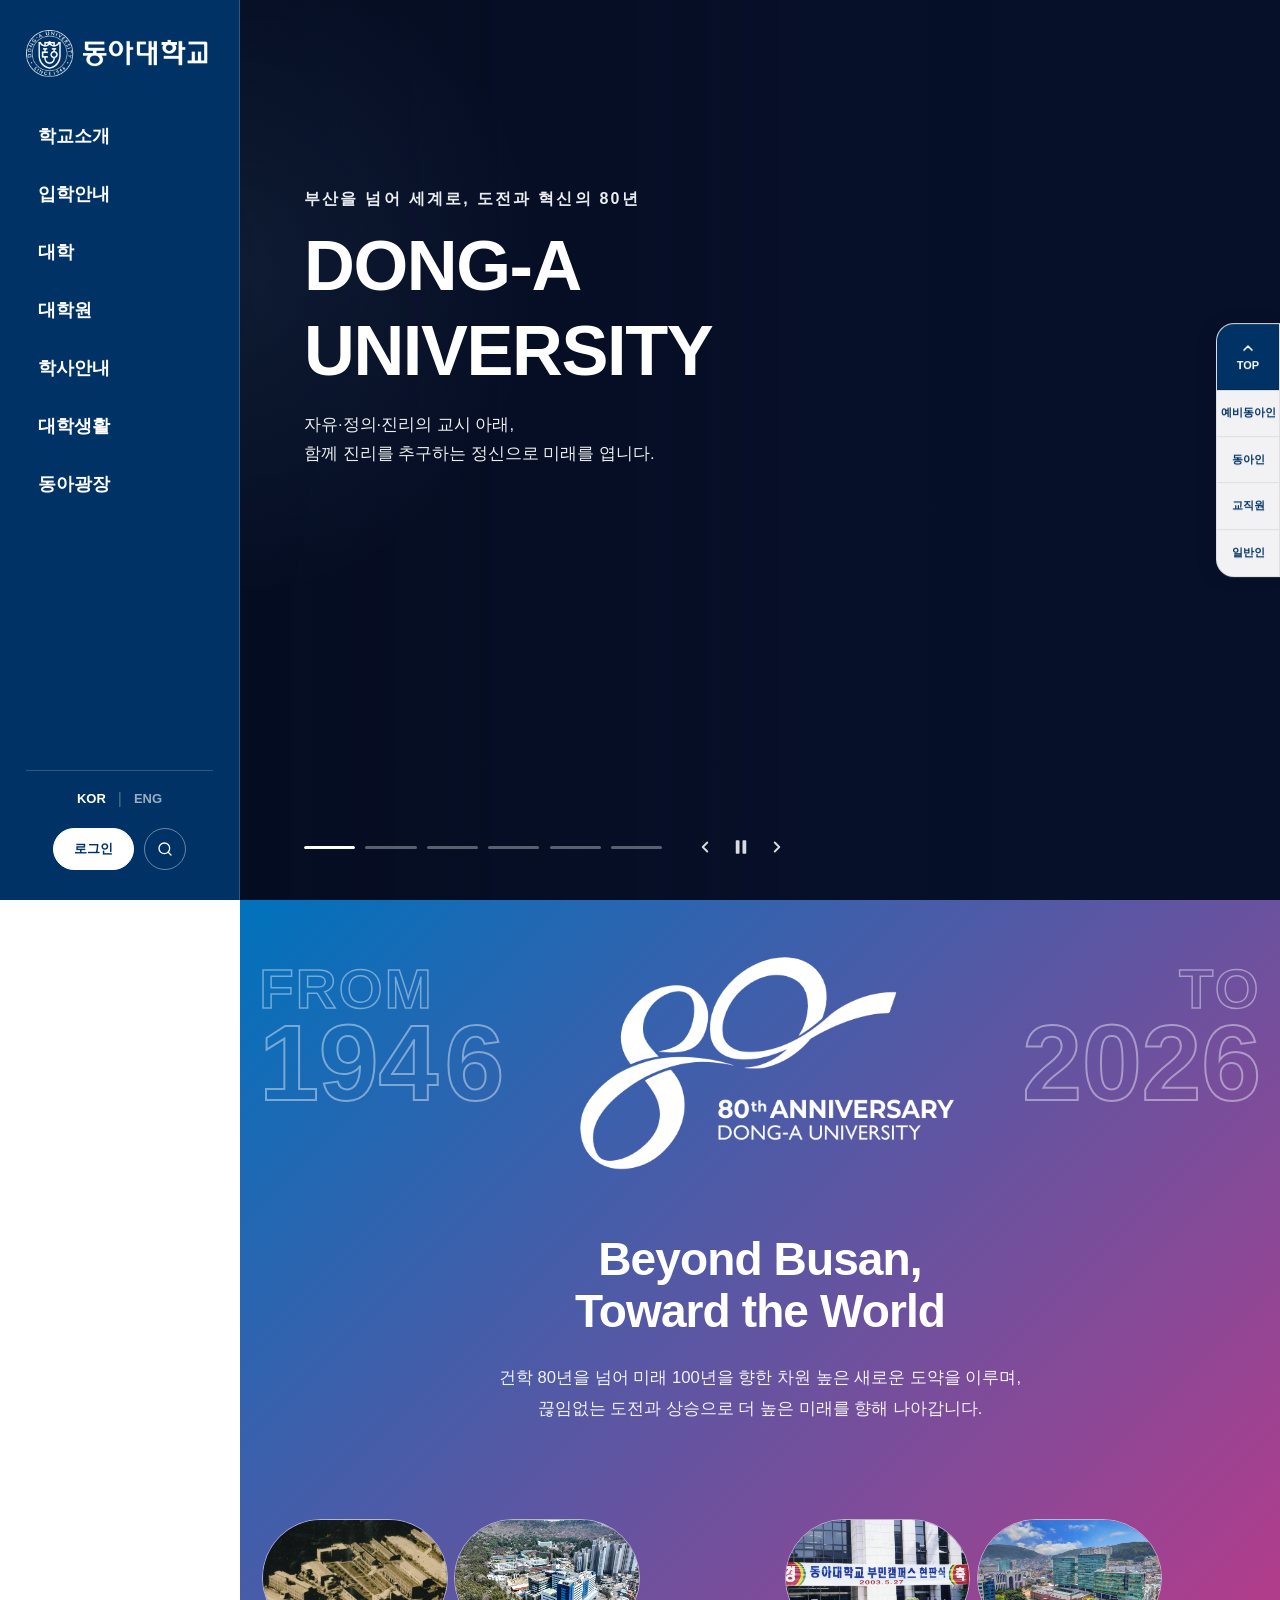
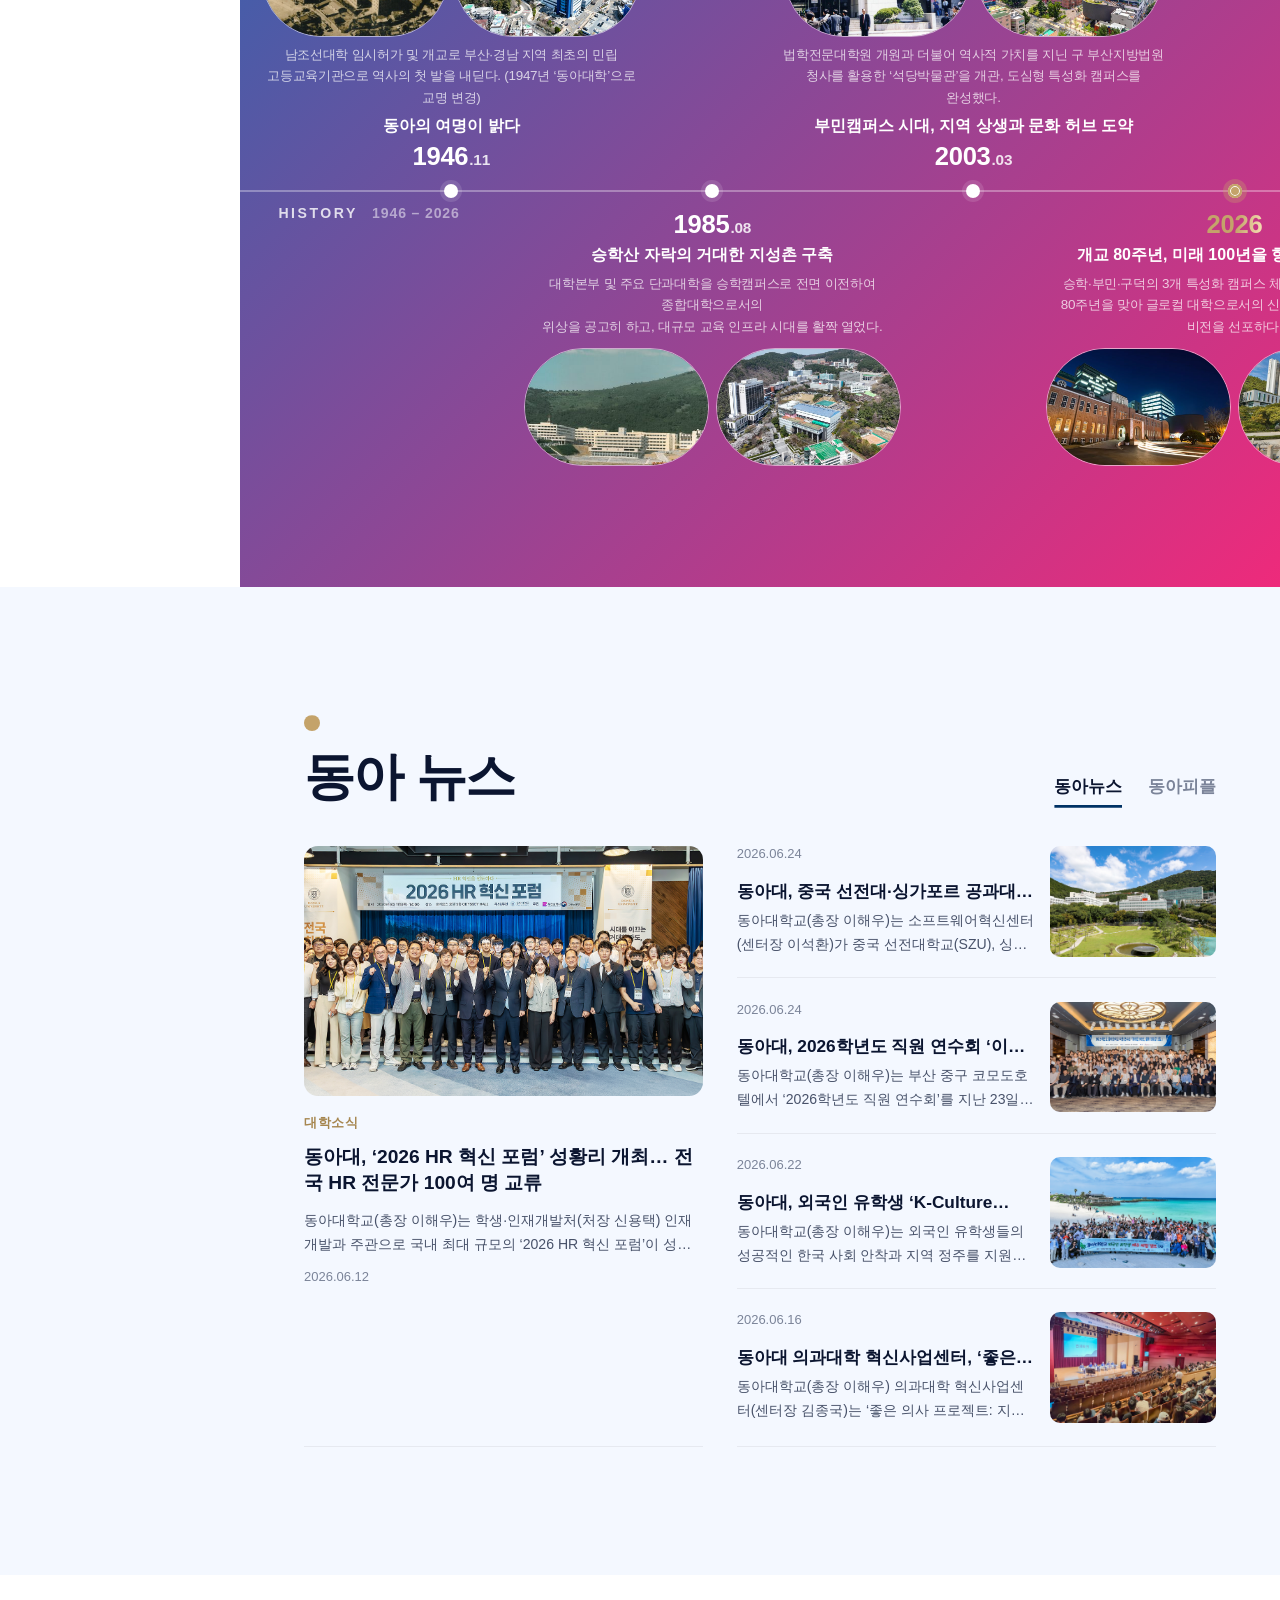
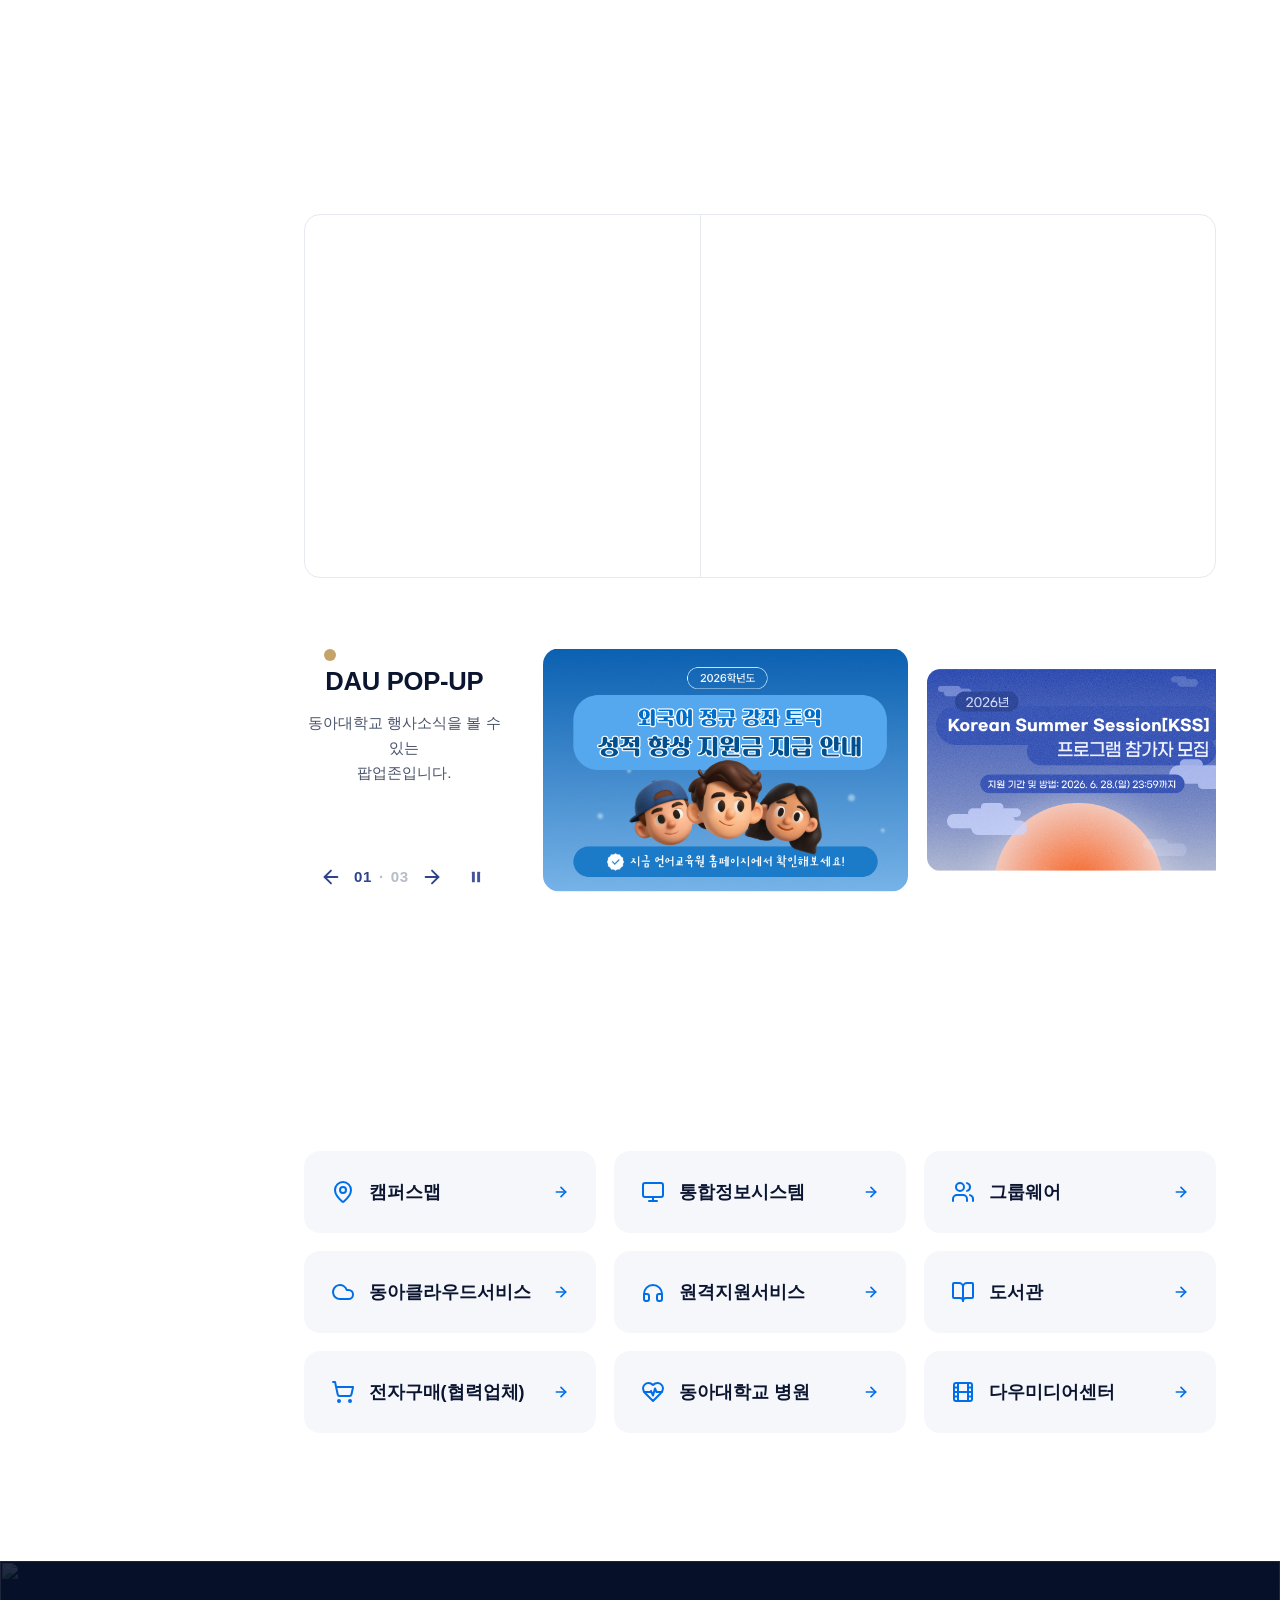
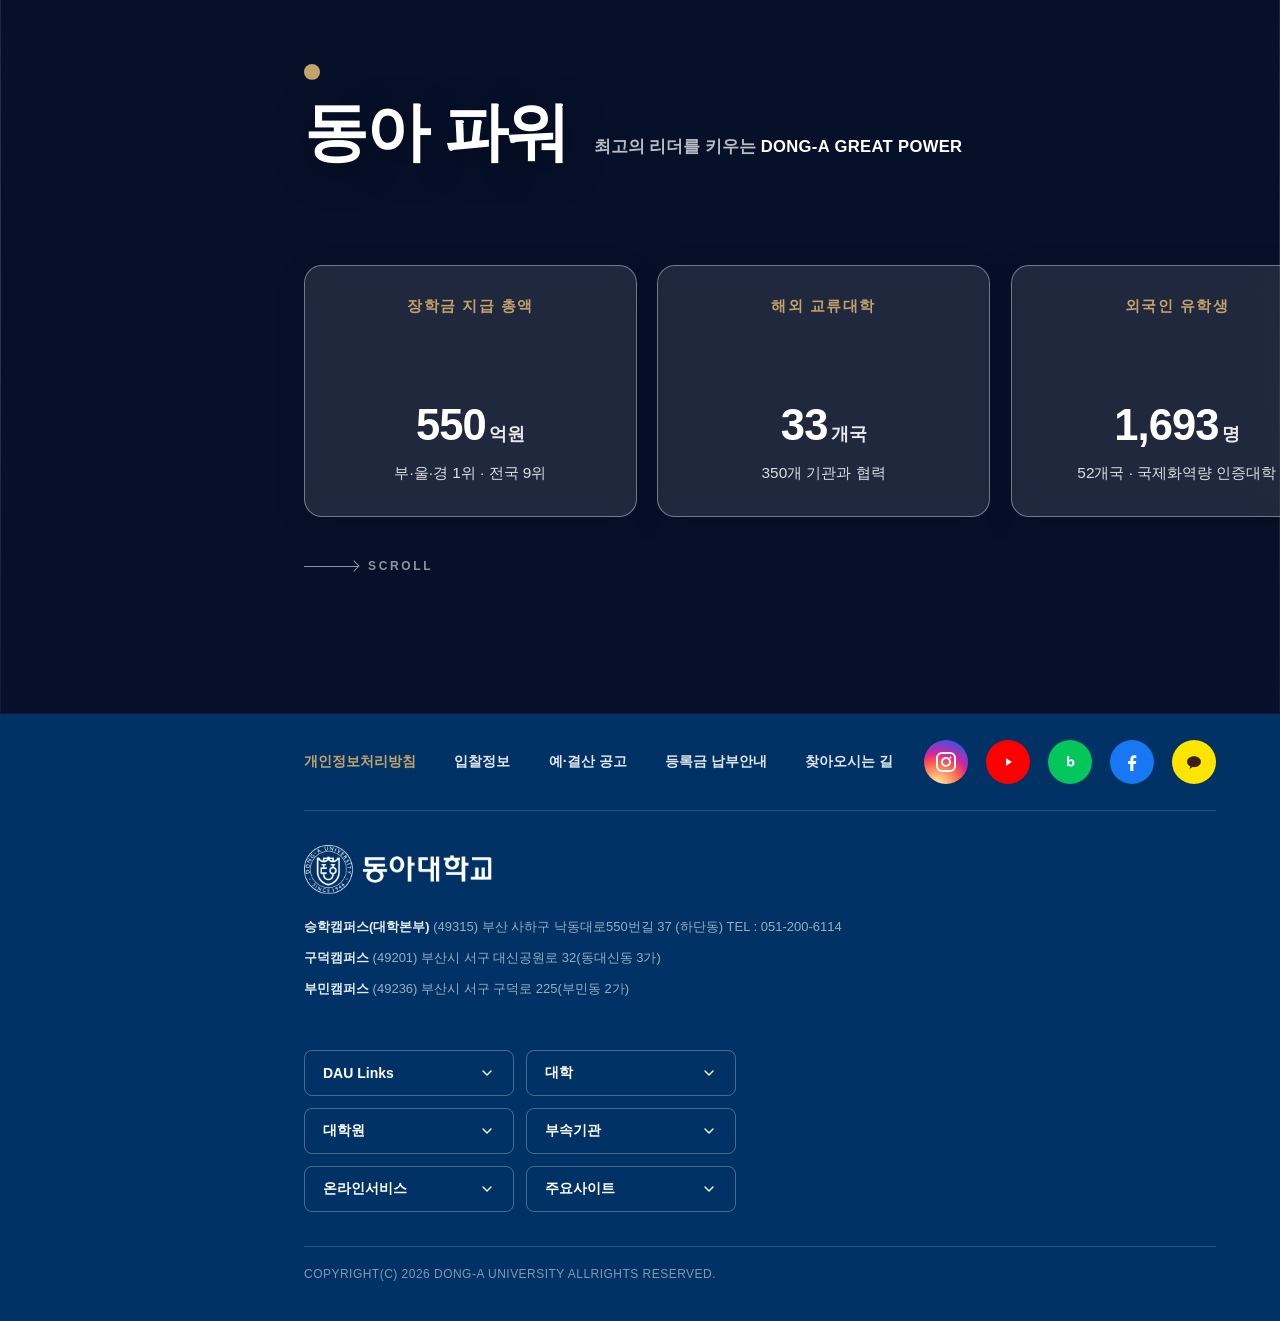
==== commit 22f15c1f: "feat: update main promo carousel slides with university news and link configurations" ====
--- a/index.html
+++ b/index.html
@@ -316,33 +316,31 @@
             </div>
             <!-- 2. 축제영상 -->
             <div class="hd-promo-item" data-hd-slide="1">
-              <span class="hd-promo-eyebrow">DONG-A CAMPUS</span>
-              <h2 class="hd-promo-title">열정으로 빛나는<br />캠퍼스의 순간</h2>
-              <p class="hd-promo-desc">축제와 활기로 가득한 동아대학교의 생생한 캠퍼스 라이프를 만나보세요.</p>
+              <span class="hd-promo-eyebrow">부산을 넘어 세계로, 도전과 혁신의 80년</span>
+              <h2 class="hd-promo-title">DONG-A<br />UNIVERSITY</h2>
+              <p class="hd-promo-desc">자유·정의·진리의 교시 아래,<br />함께 진리를 추구하는 정신으로 미래를 엽니다.</p>
             </div>
             <!-- 3. 80주년 엠블럼 -->
-            <div class="hd-promo-item" data-hd-slide="2" data-hd-more>
-              <span class="hd-promo-eyebrow">1946 – 2026</span>
-              <h2 class="hd-promo-title">개교 80주년<br />엠블럼</h2>
-              <p class="hd-promo-desc">건학 80년의 역사와 자부심을 담은 개교 80주년 공식 엠블럼입니다.</p>
+            <div class="hd-promo-item" data-hd-slide="2" data-hd-more data-hd-href="https://www.donga-dongseo.ac.kr/">
+              <span class="hd-promo-eyebrow">DONG-A NEWS</span>
+              <h2 class="hd-promo-title">‘글로컬대학’<br />최종선정</h2>
+              <p class="hd-promo-desc">동서대와 연합 ‘통합산단 기반의 부산 개방형 연합대학’ 모델 구축</p>
             </div>
             <!-- 4. 석당박물관 야경 -->
-            <div class="hd-promo-item" data-hd-slide="3" data-hd-more>
-              <span class="hd-promo-eyebrow">DONG-A HERITAGE</span>
-              <h2 class="hd-promo-title">석당박물관</h2>
-              <p class="hd-promo-desc">부산 유일의 대학 종합박물관으로, 지역의 역사와 문화를 잇습니다.</p>
+            <div class="hd-promo-item" data-hd-slide="3" data-hd-more data-hd-href="https://www.donga.ac.kr/kor/CMS/Board/Board.do?mCode=MN044&mode=view&mgr_seq=54&board_seq=8404972">
+              <span class="hd-promo-eyebrow">DONG-A NEWS</span>
+              <h2 class="hd-promo-title">대학기초연구소지원<br />(G-LAMP)사업<br />최종선정</h2>
             </div>
             <!-- 5. 구덕캠퍼스 전경 -->
-            <div class="hd-promo-item" data-hd-slide="4" data-hd-more>
-              <span class="hd-promo-eyebrow">GUDEOK CAMPUS</span>
-              <h2 class="hd-promo-title">구덕캠퍼스</h2>
-              <p class="hd-promo-desc">동아대학교의 시작이 깃든, 도심 속 배움의 터전입니다.</p>
+            <div class="hd-promo-item" data-hd-slide="4" data-hd-more data-hd-href="https://www.donga.ac.kr/kor/CMS/Board/Board.do?mcode=&mCode=MN044&searchID=sch001&searchKeyword=RISE&searchCategory=&mgr_seq=54&mode=view&mgr_seq=54&board_seq=8395707">
+              <span class="hd-promo-eyebrow">DONG-A NEWS</span>
+              <h2 class="hd-promo-title">부산형 지역혁신중심<br />대학지원체계(RISE)<br />사업선정</h2>
             </div>
             <!-- 6. 조감도 -->
-            <div class="hd-promo-item" data-hd-slide="5" data-hd-more>
-              <span class="hd-promo-eyebrow">NEW CAMPUS</span>
-              <h2 class="hd-promo-title">미래를 향한<br />새로운 공간</h2>
-              <p class="hd-promo-desc">더 나은 교육·연구 환경을 위한 신축 캠퍼스의 청사진입니다.</p>
+            <div class="hd-promo-item" data-hd-slide="5" data-hd-more data-hd-href="https://www.donga.ac.kr/kor/CMS/Board/Board.do?mcode=&mCode=MN044&searchID=sch001&searchKeyword=%EB%B6%80%EC%82%B0%EC%9D%80%ED%96%89%EA%B3%BC%20%EC%86%90%EC%9E%A1%EA%B3%A0&searchCategory=&mgr_seq=54&mode=view&mgr_seq=54&board_seq=4076500">
+              <span class="hd-promo-eyebrow">DONG-A NEWS</span>
+              <h2 class="hd-promo-title">동아대학교<br />기부서비스 오픈!</h2>
+              <p class="hd-promo-desc">부산은행 모바일뱅킹으로 우리 지역 인재들에게 날개를 달아주세요!</p>
             </div>
           </div>
           <a class="hd-more" href="#" data-cursor="true"><span>MORE VIEW</span><svg width="18" height="18"
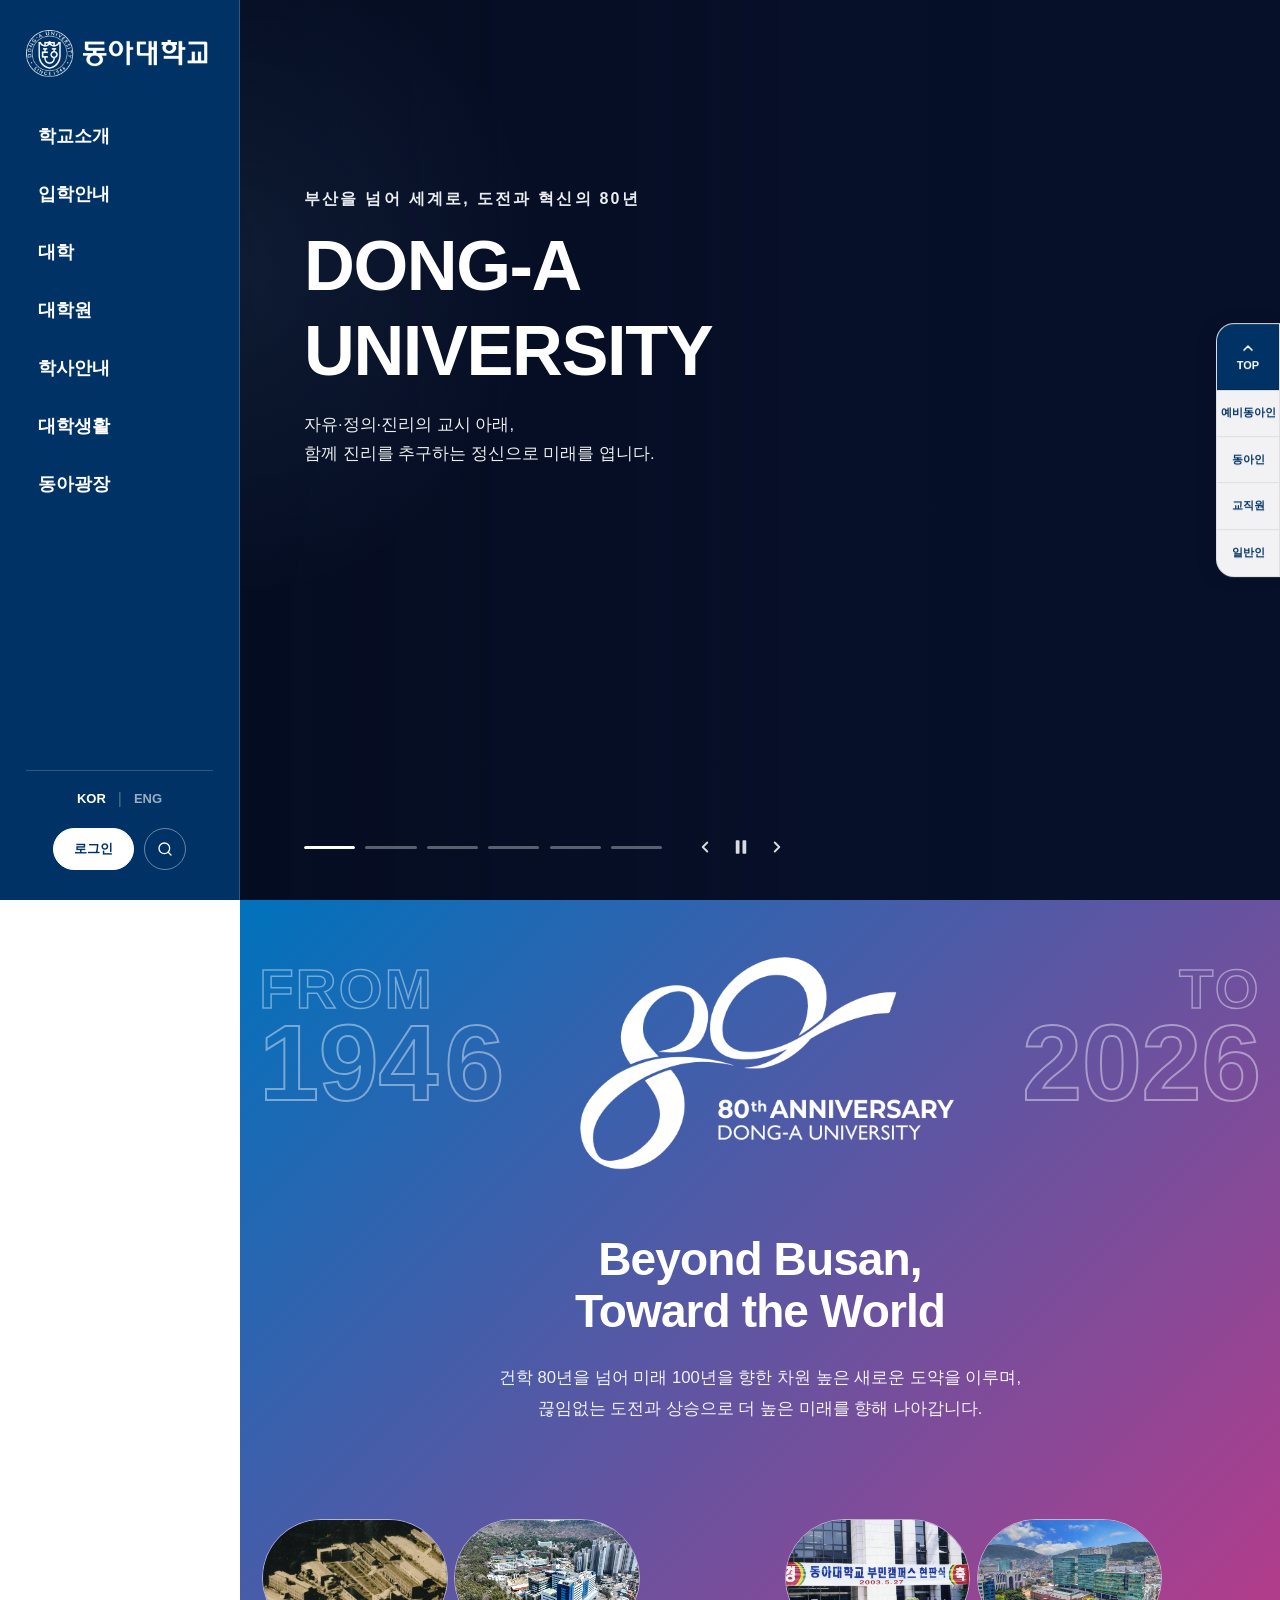
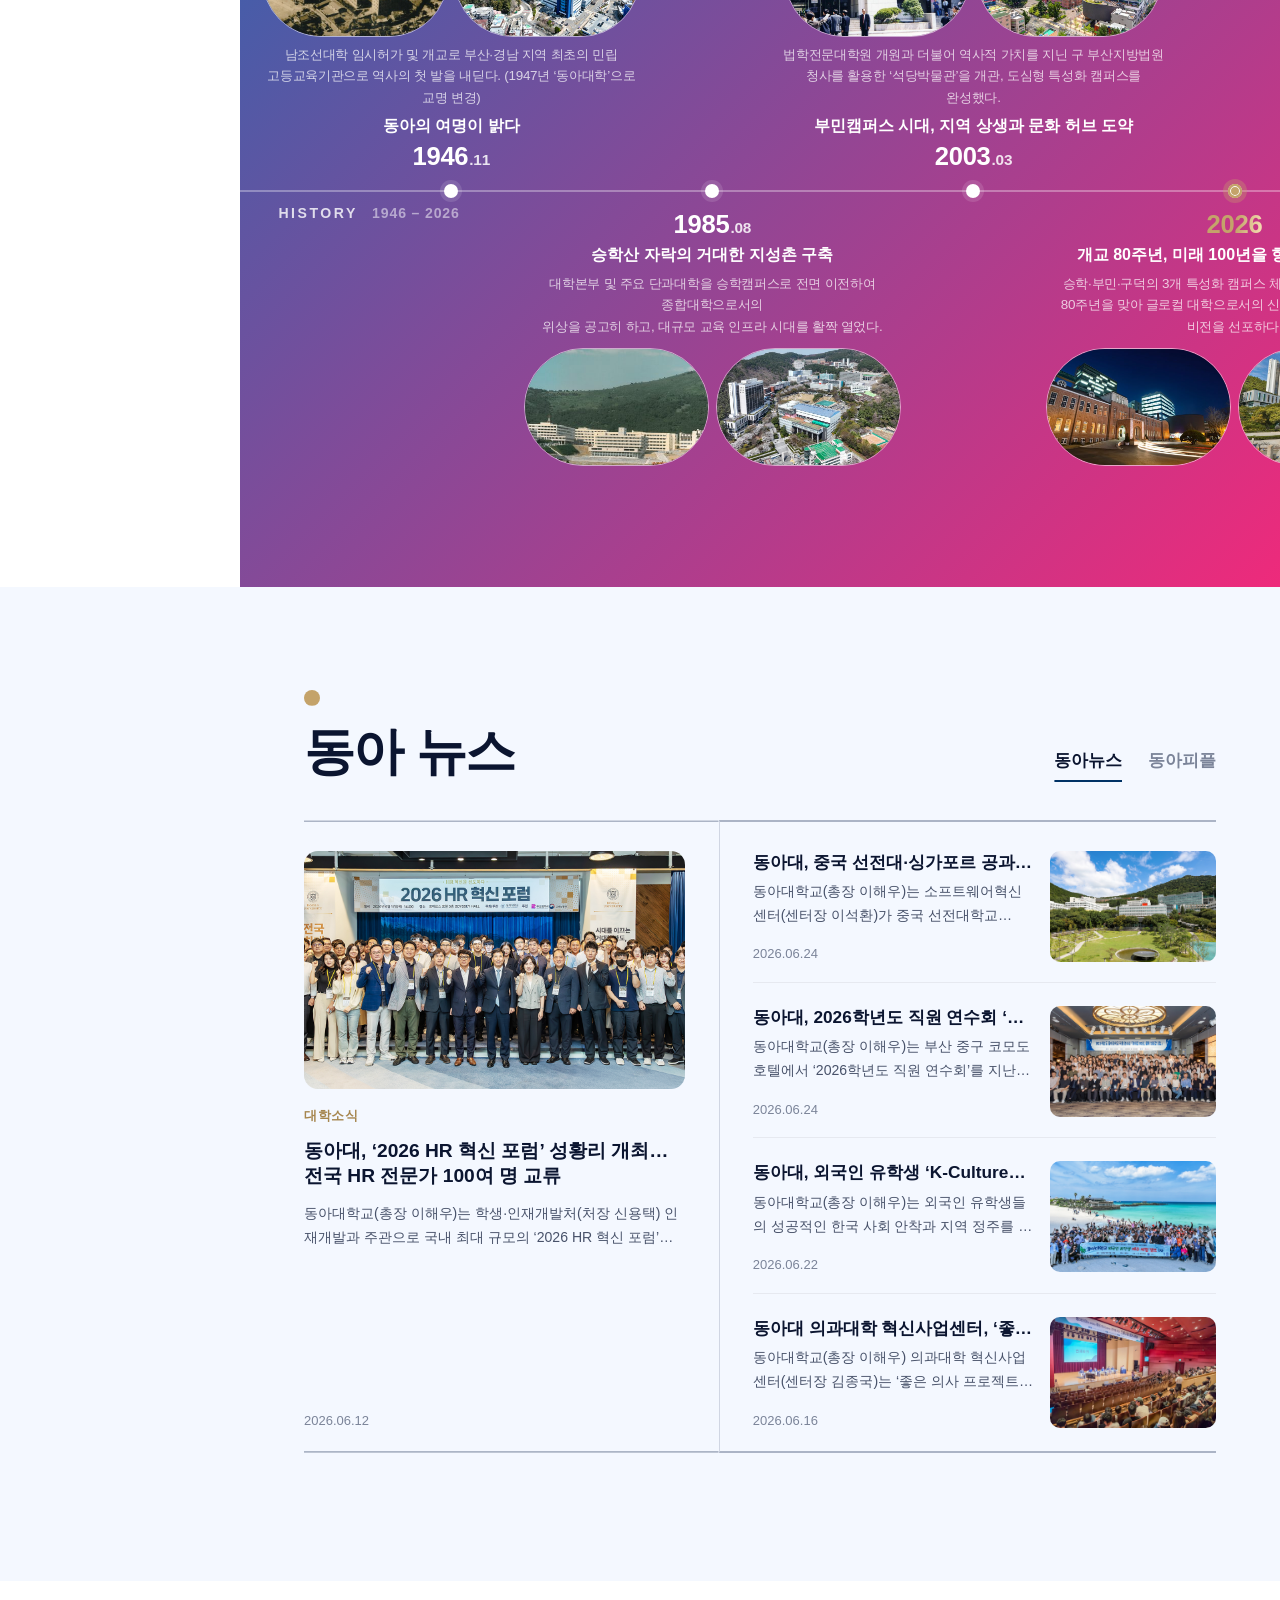
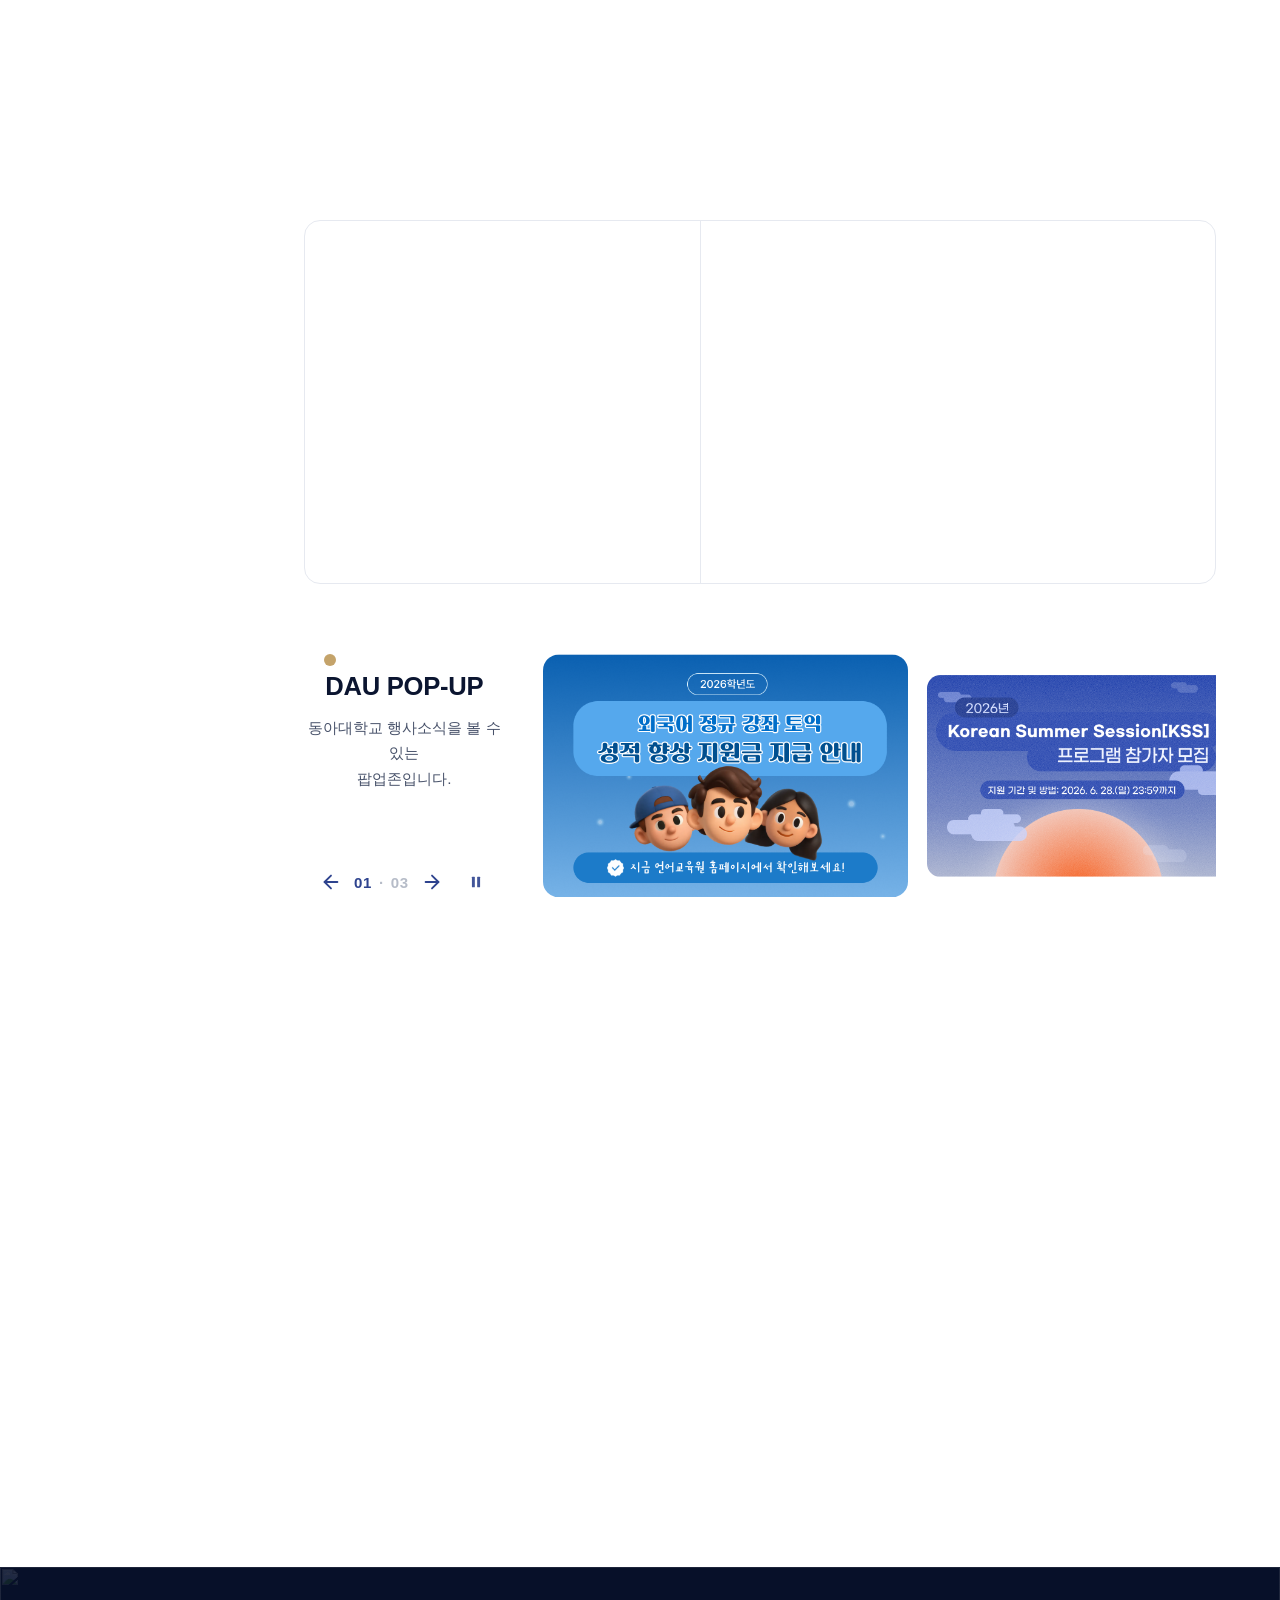
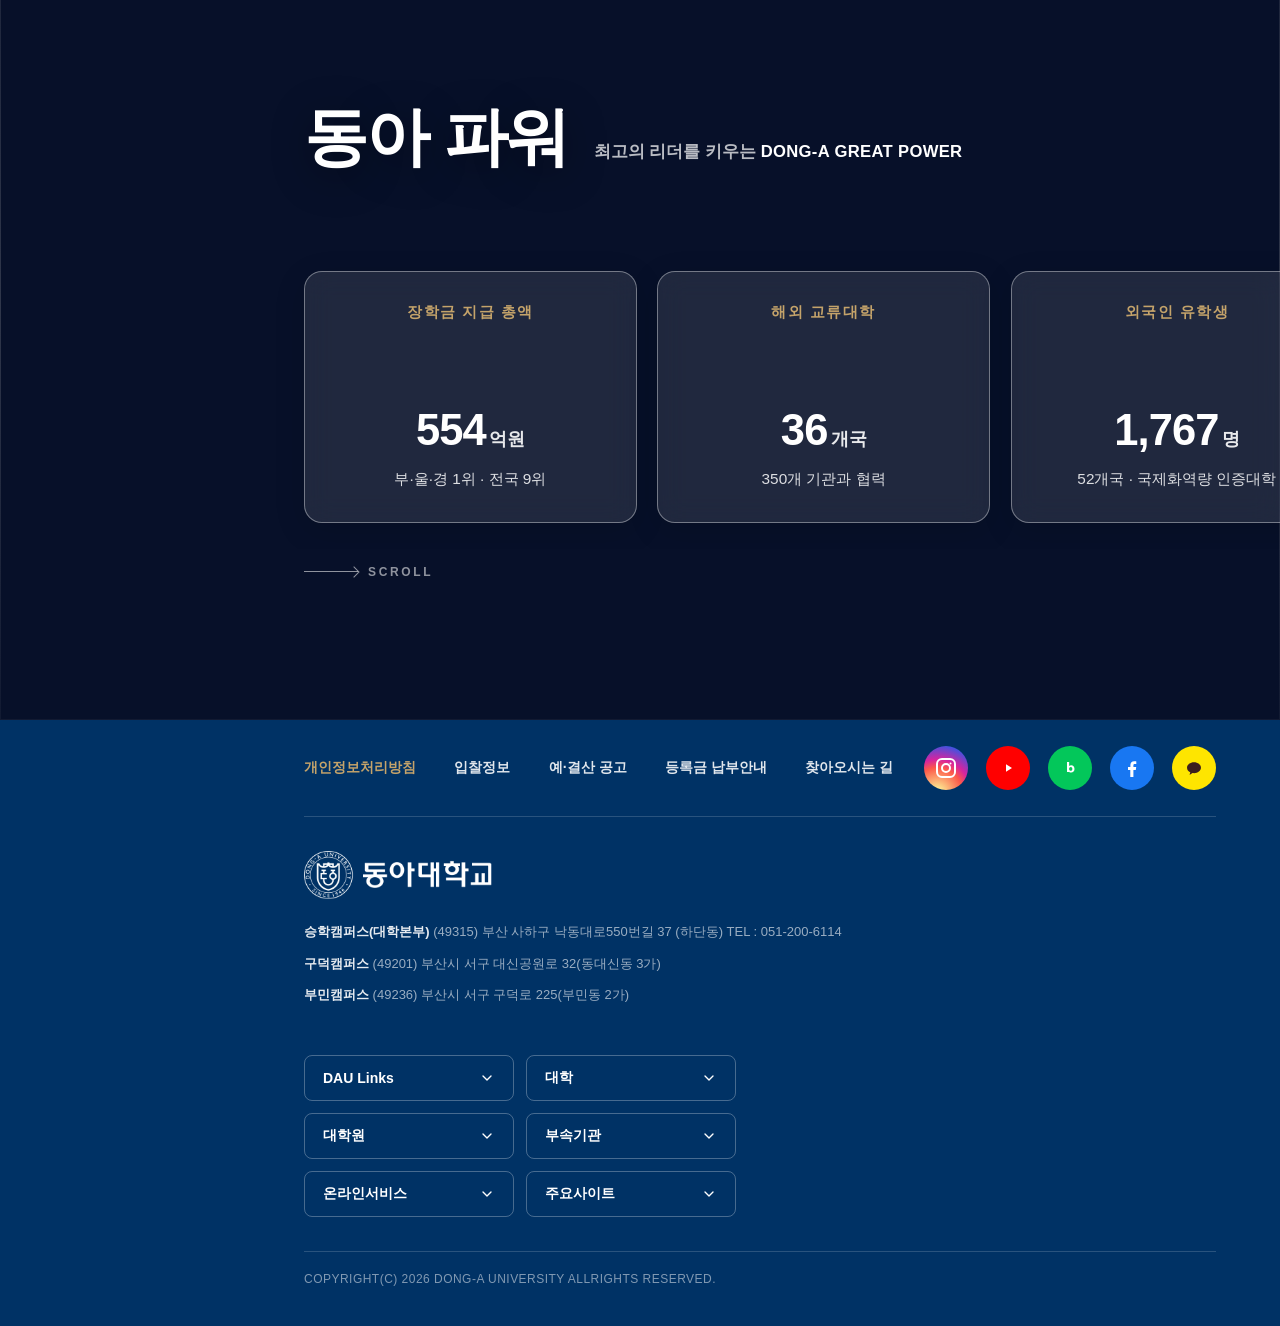
==== commit 6435aace: "feat: implement mega menu for navigation with enhanced dropdowns for school introduction and admissi" ====
--- a/index.html
+++ b/index.html
@@ -28,12 +28,12 @@
       <div class="sb-full">
         <a class="sb-logo" href="#top"><img src="assets/donga-logo.png" alt="동아대학교" class="sb-logo-img" /></a>
         <nav class="sb-nav">
-          <a href="index copy.html">학교소개<svg xmlns="http://www.w3.org/2000/svg" width="24" height="24"
+          <a href="index copy.html" data-mega="m-about">학교소개<svg xmlns="http://www.w3.org/2000/svg" width="24" height="24"
               viewBox="0 0 24 24" fill="none" stroke="currentColor" stroke-width="2" stroke-linecap="round"
               stroke-linejoin="round" data-lucide="chevron-right" class="lucide lucide-chevron-right ar"
               style="width: 16px; height: 16px; display: inline-flex">
               <path d="m9 18 6-6-6-6"></path>
-            </svg></a><a href="#">입학안내<svg xmlns="http://www.w3.org/2000/svg" width="24" height="24" viewBox="0 0 24 24"
+            </svg></a><a href="#" data-mega="m-admission">입학안내<svg xmlns="http://www.w3.org/2000/svg" width="24" height="24" viewBox="0 0 24 24"
               fill="none" stroke="currentColor" stroke-width="2" stroke-linecap="round" stroke-linejoin="round"
               data-lucide="chevron-right" class="lucide lucide-chevron-right ar"
               style="width: 16px; height: 16px; display: inline-flex">
@@ -43,22 +43,22 @@
               data-lucide="chevron-right" class="lucide lucide-chevron-right ar"
               style="width: 16px; height: 16px; display: inline-flex">
               <path d="m9 18 6-6-6-6"></path>
-            </svg></a><a href="#">대학원<svg xmlns="http://www.w3.org/2000/svg" width="24" height="24" viewBox="0 0 24 24"
+            </svg></a><a href="#" data-mega="m-grad">대학원<svg xmlns="http://www.w3.org/2000/svg" width="24" height="24" viewBox="0 0 24 24"
               fill="none" stroke="currentColor" stroke-width="2" stroke-linecap="round" stroke-linejoin="round"
               data-lucide="chevron-right" class="lucide lucide-chevron-right ar"
               style="width: 16px; height: 16px; display: inline-flex">
               <path d="m9 18 6-6-6-6"></path>
-            </svg></a><a href="#">학사안내<svg xmlns="http://www.w3.org/2000/svg" width="24" height="24" viewBox="0 0 24 24"
+            </svg></a><a href="#" data-mega="m-academic">학사안내<svg xmlns="http://www.w3.org/2000/svg" width="24" height="24" viewBox="0 0 24 24"
               fill="none" stroke="currentColor" stroke-width="2" stroke-linecap="round" stroke-linejoin="round"
               data-lucide="chevron-right" class="lucide lucide-chevron-right ar"
               style="width: 16px; height: 16px; display: inline-flex">
               <path d="m9 18 6-6-6-6"></path>
-            </svg></a><a href="#">대학생활<svg xmlns="http://www.w3.org/2000/svg" width="24" height="24" viewBox="0 0 24 24"
+            </svg></a><a href="#" data-mega="m-life">대학생활<svg xmlns="http://www.w3.org/2000/svg" width="24" height="24" viewBox="0 0 24 24"
               fill="none" stroke="currentColor" stroke-width="2" stroke-linecap="round" stroke-linejoin="round"
               data-lucide="chevron-right" class="lucide lucide-chevron-right ar"
               style="width: 16px; height: 16px; display: inline-flex">
               <path d="m9 18 6-6-6-6"></path>
-            </svg></a><a href="#">동아광장<svg xmlns="http://www.w3.org/2000/svg" width="24" height="24" viewBox="0 0 24 24"
+            </svg></a><a href="#" data-mega="m-square">동아광장<svg xmlns="http://www.w3.org/2000/svg" width="24" height="24" viewBox="0 0 24 24"
               fill="none" stroke="currentColor" stroke-width="2" stroke-linecap="round" stroke-linejoin="round"
               data-lucide="chevron-right" class="lucide lucide-chevron-right ar"
               style="width: 16px; height: 16px; display: inline-flex">
@@ -101,6 +101,114 @@
         </button>
       </div>
     </aside>
+    <div id="sb-mega-host" aria-hidden="true">
+      <section class="sb-mega" data-mega="m-about">
+        <div class="sb-mega-top"><span class="sb-mega-eyebrow">DONG-A UNIVERSITY</span><h3 class="sb-mega-title">학교소개</h3></div>
+        <div class="sb-mega-body"><div class="mega-cols">
+          <div class="mega-box"><span class="mega-box-head">대학소개</span><ul class="mega-bullets"><li><a href="#">총장메시지</a></li><li><a href="#">교육목표 및 인재상</a></li><li><a href="#">연혁</a></li><li><a href="#">발전계획</a></li><li><a href="#">요람</a></li><li><a href="#">동아인 윤리강령</a></li><li><a href="#">규정집</a></li></ul></div>
+          <div class="mega-box"><span class="mega-box-head">학교상징물</span><ul class="mega-bullets"><li><a href="#">UI</a></li><li><a href="#">교가</a></li></ul></div>
+          <div class="mega-box"><span class="mega-box-head">대학기구</span><ul class="mega-bullets"><li><a href="#">대학기구</a></li><li><a href="#">교내 연락처</a></li><li><a href="#">연구기관</a></li><li><a href="#">산학협력단</a></li></ul></div>
+          <div class="mega-box"><span class="mega-box-head">학교법인</span><ul class="mega-bullets"><li><a href="#">법인이사회</a></li><li><a href="#">예결산공고 등</a></li><li><a href="#">법인 공지사항</a></li></ul></div>
+          <div class="mega-box"><span class="mega-box-head">글로컬대학</span><ul class="mega-bullets"><li><a href="#">동아·동서 글로컬연합대학</a></li></ul></div>
+          <div class="mega-box"><span class="mega-box-head">캠퍼스 소개</span><ul class="mega-bullets"><li><a href="#">캠퍼스맵</a></li><li><a href="#">찾아오시는길</a></li><li><a href="#">홍보동영상</a></li></ul></div>
+          <div class="mega-box"><span class="mega-box-head">자매결연학교 및 협력체결기관</span><ul class="mega-bullets"><li><a href="#">국외협정체결 대학 및 기관</a></li><li><a href="#">국내자매결연학교</a></li></ul></div>
+          <div class="mega-box"><span class="mega-box-head">홍보센터</span><ul class="mega-bullets"><li><a href="#">동아뉴스</a></li><li><a href="#">동아피플</a></li><li><a href="#">언론이 본 동아</a></li><li><a href="#">동아 갤러리</a></li><li><a href="#">홍보 책자</a></li><li><a href="#">동아는 지금</a></li><li><a href="#">온라인 뉴스레터</a></li><li><a href="#">공식 SNS</a></li></ul></div>
+          <div class="mega-box"><span class="mega-box-head">대학자체평가</span><ul class="mega-bullets"><li><a href="#">대학 자체평가</a></li><li><a href="#">대학원 자체평가</a></li></ul></div>
+          <div class="mega-box mega-box--link"><a class="mega-box-head" href="#">등록금심의위원회</a></div>
+          <div class="mega-box mega-box--link"><a class="mega-box-head" href="#">대학평의원회</a></div>
+          <div class="mega-box mega-box--link"><a class="mega-box-head" href="#">청탁금지법 공시사항</a></div>
+        </div></div>
+      </section>
+      <section class="sb-mega" data-mega="m-admission">
+        <div class="sb-mega-top"><span class="sb-mega-eyebrow">DONG-A UNIVERSITY</span><h3 class="sb-mega-title">입학안내</h3></div>
+        <div class="sb-mega-body"><div class="mega-cols">
+          <div class="mega-box mega-box--link"><a class="mega-box-head" href="#">대학입학</a></div>
+          <div class="mega-box mega-box--link"><a class="mega-box-head" href="#">대학원 입학</a></div>
+          <div class="mega-box mega-box--link"><a class="mega-box-head" href="#">학·석사 연계과정</a></div>
+          <div class="mega-box mega-box--link"><a class="mega-box-head" href="#">외국인입학</a></div>
+          <div class="mega-box mega-box--link"><a class="mega-box-head" href="#">학과소개포털</a></div>
+        </div></div>
+      </section>
+      <section class="sb-mega" data-mega="m-grad">
+        <div class="sb-mega-top"><span class="sb-mega-eyebrow">DONG-A UNIVERSITY</span><h3 class="sb-mega-title">대학원</h3></div>
+        <div class="sb-mega-body"><div class="mega-cols">
+          <div class="mega-box mega-box--link"><a class="mega-box-head" href="#">대학원</a></div>
+          <div class="mega-box mega-box--link"><a class="mega-box-head" href="#">국제전문대학원</a></div>
+          <div class="mega-box mega-box--link"><a class="mega-box-head" href="#">법학전문대학원</a></div>
+          <div class="mega-box mega-box--link"><a class="mega-box-head" href="#">경영대학원</a></div>
+          <div class="mega-box mega-box--link"><a class="mega-box-head" href="#">교육대학원</a></div>
+          <div class="mega-box mega-box--link"><a class="mega-box-head" href="#">사회복지대학원</a></div>
+          <div class="mega-box mega-box--link"><a class="mega-box-head" href="#">법무대학원</a></div>
+          <div class="mega-box mega-box--link"><a class="mega-box-head" href="#">부동산대학원</a></div>
+        </div></div>
+      </section>
+      <section class="sb-mega" data-mega="m-academic">
+        <div class="sb-mega-top"><span class="sb-mega-eyebrow">DONG-A UNIVERSITY</span><h3 class="sb-mega-title">학사안내</h3></div>
+        <div class="sb-mega-body"><div class="mega-cols">
+          <div class="mega-box"><span class="mega-box-head">수업</span><ul class="mega-bullets"><li><a href="#">수강신청 및 수강정정</a></li><li><a href="#">개인 강의시간표</a></li><li><a href="#">수강신청확인서</a></li><li><a href="#">강의실별 강의시간표 조회</a></li><li><a href="#">재수강 안내</a></li><li><a href="#">계절학기 등록금 고지서</a></li><li><a href="#">계절학기 등록금 납부확인서</a></li><li><a href="#">계절학기 수강취소 신청</a></li><li><a href="#">시험안내</a></li><li><a href="#">공결 안내 및 신청</a></li><li><a href="#">학교현장실습 신청</a></li><li><a href="#">학습관리시스템(LMS)</a></li><li><a href="#">GeLC</a></li><li><a href="#">영호남4개대학(조선대)</a></li><li><a href="#">영호남4개대학(원광대)</a></li><li><a href="#">영호남4개대학(영남대)</a></li></ul></div>
+          <div class="mega-box"><span class="mega-box-head">교과과정</span><ul class="mega-bullets"><li><a href="#">전공 마이크로모듈제 안내</a></li><li><a href="#">교과과정 안내</a></li><li><a href="#">글로컬연합대학 Field 연합전공 안내</a></li></ul></div>
+          <div class="mega-box"><span class="mega-box-head">학적</span><ul class="mega-bullets"><li><a href="#">휴학</a></li><li><a href="#">복학</a></li><li><a href="#">제적</a></li><li><a href="#">자퇴</a></li><li><a href="#">재입학</a></li><li><a href="#">전과</a></li><li><a href="#">학적조회/정정</a></li></ul></div>
+          <div class="mega-box"><span class="mega-box-head">성적</span><ul class="mega-bullets"><li><a href="#">성적관리 기준</a></li><li><a href="#">성적조회</a></li><li><a href="#">강의평가</a></li><li><a href="#">학사경고</a></li><li><a href="#">유급</a></li><li><a href="#">이수구분변경</a></li></ul></div>
+          <div class="mega-box"><span class="mega-box-head">졸업</span><ul class="mega-bullets"><li><a href="#">졸업기준 안내</a></li><li><a href="#">졸업논문</a></li><li><a href="#">학사학위취득 유예</a></li><li><a href="#">조기졸업</a></li></ul></div>
+          <div class="mega-box"><span class="mega-box-head">비교과 과정</span><ul class="mega-bullets"><li><a href="#">비교과 홈페이지 바로가기</a></li></ul></div>
+          <div class="mega-box"><span class="mega-box-head">다전공안내</span><ul class="mega-bullets"><li><a href="#">다전공 이수방법 요약</a></li><li><a href="#">다전공 개요</a></li></ul></div>
+          <div class="mega-box"><span class="mega-box-head">학점인정 신청</span><ul class="mega-bullets"><li><a href="#">특별학점 인정</a></li><li><a href="#">사회봉사학점</a></li><li><a href="#">군복무 중 취득학점 인정</a></li></ul></div>
+          <div class="mega-box"><span class="mega-box-head">등록</span><ul class="mega-bullets"><li><a href="#">등록금 납부 안내</a></li><li><a href="#">등록·장학 내역 조회</a></li><li><a href="#">등록금 납입확인서</a></li><li><a href="#">교육비 납입증명서</a></li><li><a href="#">등록금 분할납부 신청</a></li></ul></div>
+          <div class="mega-box"><span class="mega-box-head">장학</span><ul class="mega-bullets"><li><a href="#">장학 공지사항</a></li><li><a href="#">장학 규정 및 지침</a></li><li><a href="#">국가장학금 안내</a></li><li><a href="#">학자금 대출 안내</a></li><li><a href="#">장학금 인터넷 신청</a></li><li><a href="#">장학내역 조회</a></li><li><a href="#">장학금수혜확인서</a></li></ul></div>
+          <div class="mega-box"><span class="mega-box-head">예비군</span><ul class="mega-bullets"><li><a href="#">예비군 훈련 안내</a></li><li><a href="#">예비군 신고 안내</a></li><li><a href="#">공지사항</a></li></ul></div>
+          <div class="mega-box"><span class="mega-box-head">서비스 바로가기</span><ul class="mega-bullets"><li><a href="#">2026학년도 1학기 수강신청안내</a></li><li><a href="#">대학일자리플러스센터(인재개발과)</a></li><li><a href="#">학생군사교육단</a></li><li><a href="#">학사안내 FAQ</a></li></ul></div>
+        </div></div>
+      </section>
+      <section class="sb-mega" data-mega="m-life">
+        <div class="sb-mega-top"><span class="sb-mega-eyebrow">DONG-A UNIVERSITY</span><h3 class="sb-mega-title">대학생활</h3></div>
+        <div class="sb-mega-body"><div class="mega-cols">
+          <div class="mega-box mega-box--link"><a class="mega-box-head" href="#">통합정보시스템</a></div>
+          <div class="mega-box mega-box--link"><a class="mega-box-head" href="#">학습관리시스템(LMS)</a></div>
+          <div class="mega-box mega-box--link"><a class="mega-box-head" href="#">DECO 시스템</a></div>
+          <div class="mega-box mega-box--link"><a class="mega-box-head" href="#">라포시스템</a></div>
+          <div class="mega-box mega-box--link"><a class="mega-box-head" href="#">스펙업시스템</a></div>
+          <div class="mega-box mega-box--link"><a class="mega-box-head" href="#">성과환류시스템</a></div>
+          <div class="mega-box mega-box--link"><a class="mega-box-head" href="#">도서관</a></div>
+          <div class="mega-box mega-box--link"><a class="mega-box-head" href="#">대학일자리플러스센터(인재개발과)</a></div>
+          <div class="mega-box mega-box--link"><a class="mega-box-head" href="#">교직운영팀</a></div>
+          <div class="mega-box mega-box--link"><a class="mega-box-head" href="#">국제교류과</a></div>
+          <div class="mega-box mega-box--link"><a class="mega-box-head" href="#">언어교육원</a></div>
+          <div class="mega-box mega-box--link"><a class="mega-box-head" href="#">진로개발센터</a></div>
+          <div class="mega-box mega-box--link"><a class="mega-box-head" href="#">한림생활관</a></div>
+          <div class="mega-box mega-box--link"><a class="mega-box-head" href="#">다잇다(취업선배 온라인 멘토링)</a></div>
+          <div class="mega-box mega-box--link"><a class="mega-box-head" href="#">티칭포트폴리오 시스템</a></div>
+          <div class="mega-box mega-box--link"><a class="mega-box-head" href="#">학생상담센터</a></div>
+          <div class="mega-box mega-box--link"><a class="mega-box-head" href="#">교수학습개발센터</a></div>
+          <div class="mega-box mega-box--link"><a class="mega-box-head" href="#">소프트웨어중심대학</a></div>
+          <div class="mega-box mega-box--link"><a class="mega-box-head" href="#">산학협력단</a></div>
+          <div class="mega-box mega-box--link"><a class="mega-box-head" href="#">학생과</a></div>
+          <div class="mega-box mega-box--link"><a class="mega-box-head" href="#">학생군사교육단</a></div>
+          <div class="mega-box mega-box--link"><a class="mega-box-head" href="#">원격교육지원센터</a></div>
+          <div class="mega-box mega-box--link"><a class="mega-box-head" href="#">인권센터</a></div>
+        </div></div>
+      </section>
+      <section class="sb-mega" data-mega="m-square">
+        <div class="sb-mega-top"><span class="sb-mega-eyebrow">DONG-A UNIVERSITY</span><h3 class="sb-mega-title">동아광장</h3></div>
+        <div class="sb-mega-body"><div class="mega-cols">
+          <div class="mega-box mega-box--link"><a class="mega-box-head" href="#">공지사항</a></div>
+          <div class="mega-box mega-box--link"><a class="mega-box-head" href="#">학사공지</a></div>
+          <div class="mega-box mega-box--link"><a class="mega-box-head" href="#">장학공지</a></div>
+          <div class="mega-box mega-box--link"><a class="mega-box-head" href="#">학사일정</a></div>
+          <div class="mega-box mega-box--link"><a class="mega-box-head" href="#">행사/모집</a></div>
+          <div class="mega-box mega-box--link"><a class="mega-box-head" href="#">채용</a></div>
+          <div class="mega-box mega-box--link"><a class="mega-box-head" href="#">교외 공모전/모집안내</a></div>
+          <div class="mega-box mega-box--link"><a class="mega-box-head" href="#">교육환경 개선 제안</a></div>
+          <div class="mega-box"><span class="mega-box-head">E-캠퍼스</span><ul class="mega-bullets"><li><a href="#">무선랜 이용안내</a></li><li><a href="#">네트워크 접근 제어(NAC)</a></li><li><a href="#">DongA_Wifi 불편 접수</a></li><li><a href="#">학습관리시스템(LMS)</a></li><li><a href="#">그룹웨어</a></li><li><a href="#">통합정보시스템</a></li><li><a href="#">학생메일&amp;오피스 365</a></li><li><a href="#">E러닝 교과목 안내</a></li></ul></div>
+          <div class="mega-box"><span class="mega-box-head">생활정보</span><ul class="mega-bullets"><li><a href="#">금주의 식단표</a></li><li><a href="#">증명서발급</a></li><li><a href="#">학생차량 운행시간표</a></li><li><a href="#">학생증 발급안내</a></li><li><a href="#">국제학생증 발급</a></li><li><a href="#">주차시설 안내</a></li><li><a href="#">유용한 정보</a></li></ul></div>
+          <div class="mega-box"><span class="mega-box-head">학생자치활동</span><ul class="mega-bullets"><li><a href="#">학술분과</a></li><li><a href="#">문예분과</a></li><li><a href="#">봉사분과</a></li><li><a href="#">종교분과</a></li><li><a href="#">체육분과</a></li><li><a href="#">동문분과</a></li><li><a href="#">학생자치기구</a></li></ul></div>
+          <div class="mega-box"><span class="mega-box-head">FAQ</span><ul class="mega-bullets"><li><a href="#">학사안내 FAQ</a></li><li><a href="#">Field 연합전공 관련 FAQ</a></li><li><a href="#">NAC 관련 FAQ</a></li><li><a href="#">기타 FAQ</a></li></ul></div>
+          <div class="mega-box mega-box--link"><a class="mega-box-head" href="#">Q&amp;A</a></div>
+          <div class="mega-box mega-box--link"><a class="mega-box-head" href="#">입찰정보</a></div>
+          <div class="mega-box mega-box--link"><a class="mega-box-head" href="#">온라인 행사장소 신청</a></div>
+          <div class="mega-box mega-box--link"><a class="mega-box-head" href="#">다문화가족 및 북한이탈주민 학생 지원</a></div>
+        </div></div>
+      </section>
+    </div>
     <div class="overlay from-left">
       <button class="ov-close" data-cursor="true">
         <svg xmlns="http://www.w3.org/2000/svg" width="24" height="24" viewBox="0 0 24 24" fill="none"
@@ -1428,6 +1536,39 @@
     </main>
     <div class="scroll-prog"></div>
   </div>
+  <!-- 사이드바 메가메뉴 (호버 시 우측 풀높이 드로우) -->
+  <script>
+    (function () {
+      var host = document.getElementById('sb-mega-host');
+      if (!host) return;
+      var links = document.querySelectorAll('.sb-nav a[data-mega]');
+      var panels = host.querySelectorAll('.sb-mega');
+      var timer = null;
+      function open(key) {
+        clearTimeout(timer);
+        panels.forEach(function (p) { p.classList.toggle('is-active', p.dataset.mega === key); });
+        host.classList.add('is-open');
+        host.setAttribute('aria-hidden', 'false');
+      }
+      function close() {
+        host.classList.remove('is-open');
+        host.setAttribute('aria-hidden', 'true');
+      }
+      function scheduleClose() { clearTimeout(timer); timer = setTimeout(close, 160); }
+      links.forEach(function (a) {
+        a.addEventListener('mouseenter', function () { open(a.dataset.mega); });
+        a.addEventListener('mouseleave', scheduleClose);
+        a.addEventListener('focus', function () { open(a.dataset.mega); });
+      });
+      host.addEventListener('mouseenter', function () { clearTimeout(timer); });
+      host.addEventListener('mouseleave', scheduleClose);
+      // 하위 없는 메뉴(대학 등)에 올리면 닫기
+      document.querySelectorAll('.sb-nav a:not([data-mega])').forEach(function (a) {
+        a.addEventListener('mouseenter', close);
+      });
+      document.addEventListener('keydown', function (e) { if (e.key === 'Escape') close(); });
+    })();
+  </script>
   <!-- 구글 번역 (KOR/ENG) -->
   <script>
     function googleTranslateElementInit() {
--- a/layout4.css
+++ b/layout4.css
@@ -1276,7 +1276,8 @@
 .nl-box{position:relative;display:grid;grid-template-columns:1fr 1.3fr;
   border:1px solid var(--line,#e5e5e5);border-radius:16px;overflow:hidden;}
 /* ===== 뉴스 섹션 (라이트) ===== */
-.d-news{background:#F4F8FF;color:var(--ink);}
+/* 상단 패딩을 다른 섹션(notice·power와 동일한 clamp(64,8vw,110))에 맞춤 — 기본 .sec(10vw)는 더 커서 위 여백이 과했음 */
+.d-news{background:#F4F8FF;color:var(--ink);padding-top:clamp(64px,8vw,110px);}
 .dnews-head{display:flex;align-items:flex-end;justify-content:space-between;gap:24px;
   margin-bottom:clamp(28px,3vw,48px);flex-wrap:wrap;}
 .dnews-title{font-family:var(--font-display);font-weight:900;font-size:clamp(30px,4vw,56px);
@@ -1293,14 +1294,18 @@
 .dnews-tab:hover{color:var(--ink);}
 .dnews-tab.is-active{color:var(--ink);}
 .dnews-tab.is-active::after{transform:scaleX(1);}
-.dnews-grid{display:grid;grid-template-columns:minmax(0,5fr) minmax(0,6fr);gap:clamp(24px,2.6vw,46px);align-items:stretch;}
-/* 좌측 피처드 — 하단 라인을 우측 리스트 끝선과 같은 높이로 맞춤 (양쪽 컬럼 stretch) */
+.dnews-grid{display:grid;grid-template-columns:minmax(0,5fr) minmax(0,6fr);gap:0;align-items:stretch;}
+/* 좌측 피처드 — 상·하단 라인을 각 컬럼에 직접 줘서 세로선이 위/아래까지 이어지도록 */
 .dnews-feat{display:flex;flex-direction:column;gap:clamp(14px,1.4vw,20px);
-  padding-bottom:clamp(18px,1.8vw,28px);border-bottom:1px solid var(--line);}
+  padding-right:clamp(24px,2.6vw,46px);padding-top:clamp(22px,2.2vw,38px);
+  border-top:2px solid rgba(20,40,80,.32);
+  padding-bottom:clamp(18px,1.8vw,28px);border-bottom:2px solid rgba(20,40,80,.32);}
 .dnews-feat-img{position:relative;width:100%;aspect-ratio:16/10;border-radius:14px;overflow:hidden;background:rgba(0,0,0,.04);}
 .dnews-feat-img img{width:100%;height:100%;object-fit:cover;transition:transform .6s var(--ease);}
 .dnews-feat:hover .dnews-feat-img img{transform:scale(1.04);}
-.dnews-feat-body{display:flex;flex-direction:column;gap:clamp(10px,1vw,14px);}
+.dnews-feat-body{display:flex;flex-direction:column;gap:clamp(10px,1vw,14px);flex:1;}
+/* 피처 날짜를 컬럼 하단으로 밀어 우측 리스트 마지막 날짜와 같은 높이에 맞춤 */
+.dnews-feat-body .dnews-date{margin-top:auto;}
 .dnews-cat{align-self:flex-start;font-family:var(--font-display);font-weight:700;font-size:13px;
   letter-spacing:.04em;color:var(--gold-strong);}
 .dnews-feat-tit{font-family:var(--font-display);font-weight:800;font-size:clamp(17px,1.5vw,23px);line-height:1.34;color:var(--ink);
@@ -1310,7 +1315,9 @@
 .dnews-date{font-size:13px;color:var(--fg-3);}
 /* 우측 리스트 (2×2) */
 .dnews-list{display:flex;flex-direction:column;gap:clamp(18px,1.8vw,26px);
-  padding-bottom:clamp(18px,1.8vw,28px);border-bottom:1px solid var(--line);}
+  border-left:1px solid rgba(20,40,80,.16);padding-left:clamp(24px,2.6vw,46px);padding-top:clamp(22px,2.2vw,38px);
+  border-top:2px solid rgba(20,40,80,.32);
+  padding-bottom:clamp(18px,1.8vw,28px);border-bottom:2px solid rgba(20,40,80,.32);}
 .dnews-item{display:flex;gap:clamp(12px,1.2vw,18px);align-items:stretch;justify-content:space-between;
   padding-bottom:clamp(16px,1.6vw,24px);border-bottom:1px solid var(--line);}
 .dnews-item:last-child{border-bottom:none;padding-bottom:0;}
@@ -1319,7 +1326,7 @@
   display:-webkit-box;-webkit-line-clamp:1;-webkit-box-orient:vertical;overflow:hidden;transition:color .2s var(--ease);}
 .dnews-item-desc{font-size:clamp(14px,1.1vw,17px);line-height:1.7;color:var(--fg-2);
   display:-webkit-box;-webkit-line-clamp:2;-webkit-box-orient:vertical;overflow:hidden;}
-.dnews-item .dnews-date{order:-1;margin-bottom:clamp(8px,1vw,14px);}
+.dnews-item .dnews-date{margin-top:clamp(8px,1vw,14px);}
 .dnews-item-img{flex:0 0 auto;align-self:flex-start;width:clamp(132px,13vw,180px);aspect-ratio:3/2;height:auto;
   border-radius:10px;overflow:hidden;background:rgba(0,0,0,.04);}
 .dnews-item-img img{width:100%;height:100%;object-fit:cover;transition:transform .5s var(--ease);}
@@ -1327,6 +1334,8 @@
 .dnews-item:hover .dnews-item-tit{color:#3f72ab;}
 @media(max-width:1024px){
   .dnews-grid{grid-template-columns:1fr;gap:clamp(28px,4vw,44px);}
+  .dnews-feat{padding-right:0;}
+  .dnews-list{border-left:none;padding-left:0;border-top:none;padding-top:0;}
 }
 @media(max-width:680px){
   .dnews-list{grid-template-columns:1fr;}
@@ -1566,3 +1575,48 @@
   .pbn-side{width:auto;}
   .pbn-ctrl{margin-top:16px;}
 }
+
+/* =====================================================================
+   메가메뉴 (메인페이지 · 사이드바 오른쪽 풀높이 드로우)
+   ===================================================================== */
+#sb-mega-host{
+  position:fixed;top:0;left:var(--sb-w);height:100vh;
+  width:min(940px,calc(100vw - var(--sb-w)));
+  z-index:59;display:flex;overflow:hidden;
+  background:#fff;border-left:1px solid var(--line);
+  box-shadow:22px 0 50px rgba(0,0,0,.12);
+  opacity:0;visibility:hidden;pointer-events:none;transform:translateX(-18px);
+  transition:opacity .28s var(--ease),transform .28s var(--ease),visibility .28s;}
+#sb-mega-host.is-open{opacity:1;visibility:visible;pointer-events:auto;transform:translateX(0);}
+.sb-mega{display:none;flex-direction:column;width:100%;height:100%;}
+.sb-mega.is-active{display:flex;}
+/* 상단 라인 (이미지 + 네이비 오버레이 + 타이틀) */
+.sb-mega-top{flex:0 0 auto;position:relative;overflow:hidden;color:#fff;
+  padding:clamp(22px,3.2vh,40px) clamp(28px,3vw,48px);
+  background:var(--navy) center/cover no-repeat;
+  background-image:url("assets/images/img2.jpg"); /* 공통 이미지 — 교체 시 이 한 줄만 */}
+.sb-mega-top::before{content:"";position:absolute;inset:0;
+  background:linear-gradient(160deg,rgba(0,50,101,.82) 0%,rgba(0,24,51,.94) 100%);}
+.sb-mega-top>*{position:relative;z-index:1;}
+.sb-mega-eyebrow{display:block;font-size:12px;font-weight:700;letter-spacing:.14em;opacity:.82;margin-bottom:8px;}
+.sb-mega-title{font-family:var(--font-display);font-weight:900;font-size:clamp(26px,2.4vw,38px);line-height:1.1;}
+.sb-mega-body{flex:1;overflow-y:auto;padding:clamp(24px,3vh,40px) clamp(28px,3vw,48px);}
+/* 박스 그리드 (메이슨리) */
+.sb-mega .mega-cols{columns:3;column-gap:clamp(16px,1.6vw,28px);}
+.sb-mega .mega-box{break-inside:avoid;margin:0 0 clamp(16px,1.6vw,22px);}
+.sb-mega .mega-box-head{display:block;border:1px solid var(--line);border-radius:10px;
+  padding:11px 14px;background:var(--bg-soft);
+  font-family:var(--font-display);font-weight:800;font-size:14.5px;color:var(--ink);
+  margin-bottom:10px;transition:border-color .18s,background .18s,color .18s;}
+.sb-mega .mega-box--link .mega-box-head{display:flex;align-items:center;justify-content:space-between;margin-bottom:0;}
+.sb-mega .mega-box--link .mega-box-head::after{content:"\2197";font-size:13px;color:var(--fg-3);transition:color .18s;}
+.sb-mega .mega-box--link .mega-box-head:hover{border-color:var(--navy);background:var(--navy);color:#fff;}
+.sb-mega .mega-box--link .mega-box-head:hover::after{color:#fff;}
+.sb-mega .mega-bullets{list-style:none;padding-left:4px;}
+.sb-mega .mega-bullets a{display:flex;align-items:flex-start;gap:8px;padding:5px 2px;
+  font-size:13.5px;font-weight:500;color:var(--fg-2);line-height:1.45;transition:color .18s;}
+.sb-mega .mega-bullets a::before{content:"";flex:0 0 auto;width:4px;height:4px;margin-top:7px;
+  border-radius:50%;background:var(--fg-3);transition:background .18s;}
+.sb-mega .mega-bullets a:hover{color:var(--navy);}
+.sb-mega .mega-bullets a:hover::before{background:var(--navy);}
+@media(max-width:1180px){ #sb-mega-host{display:none;} }
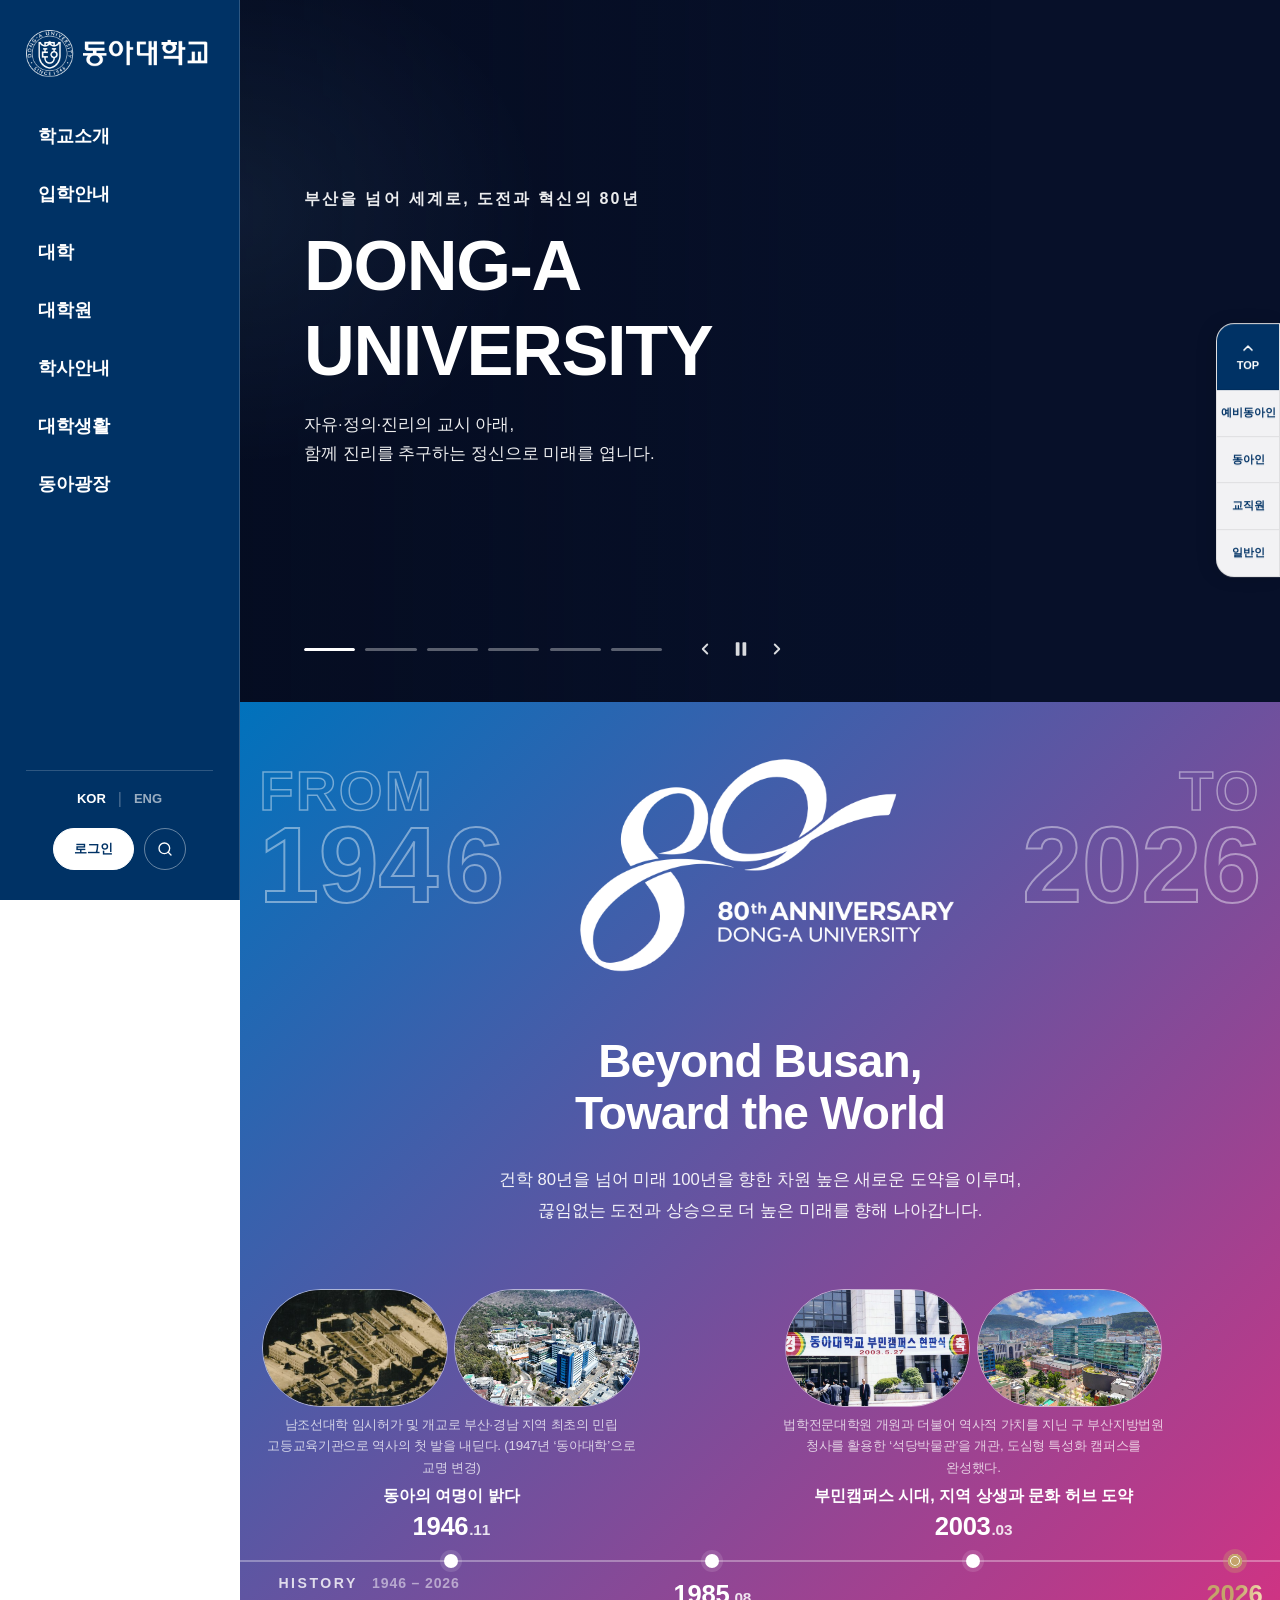
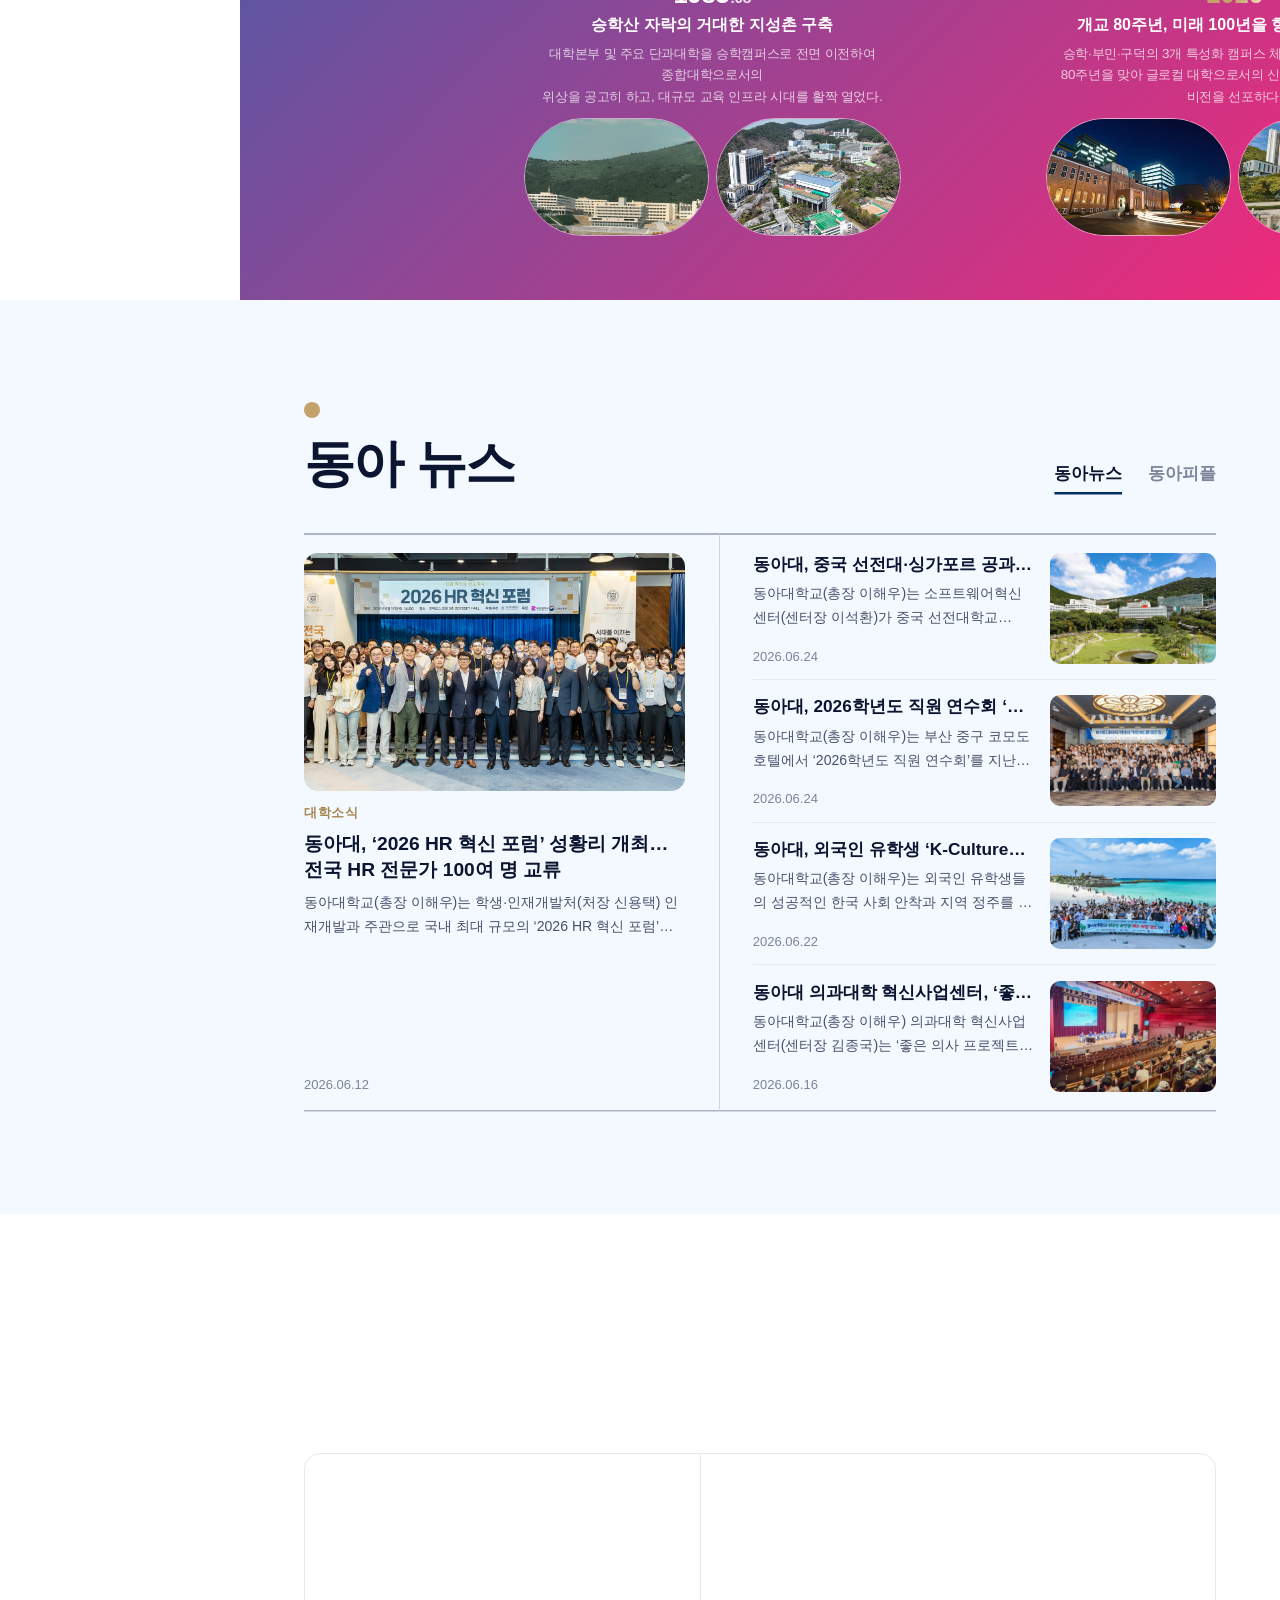
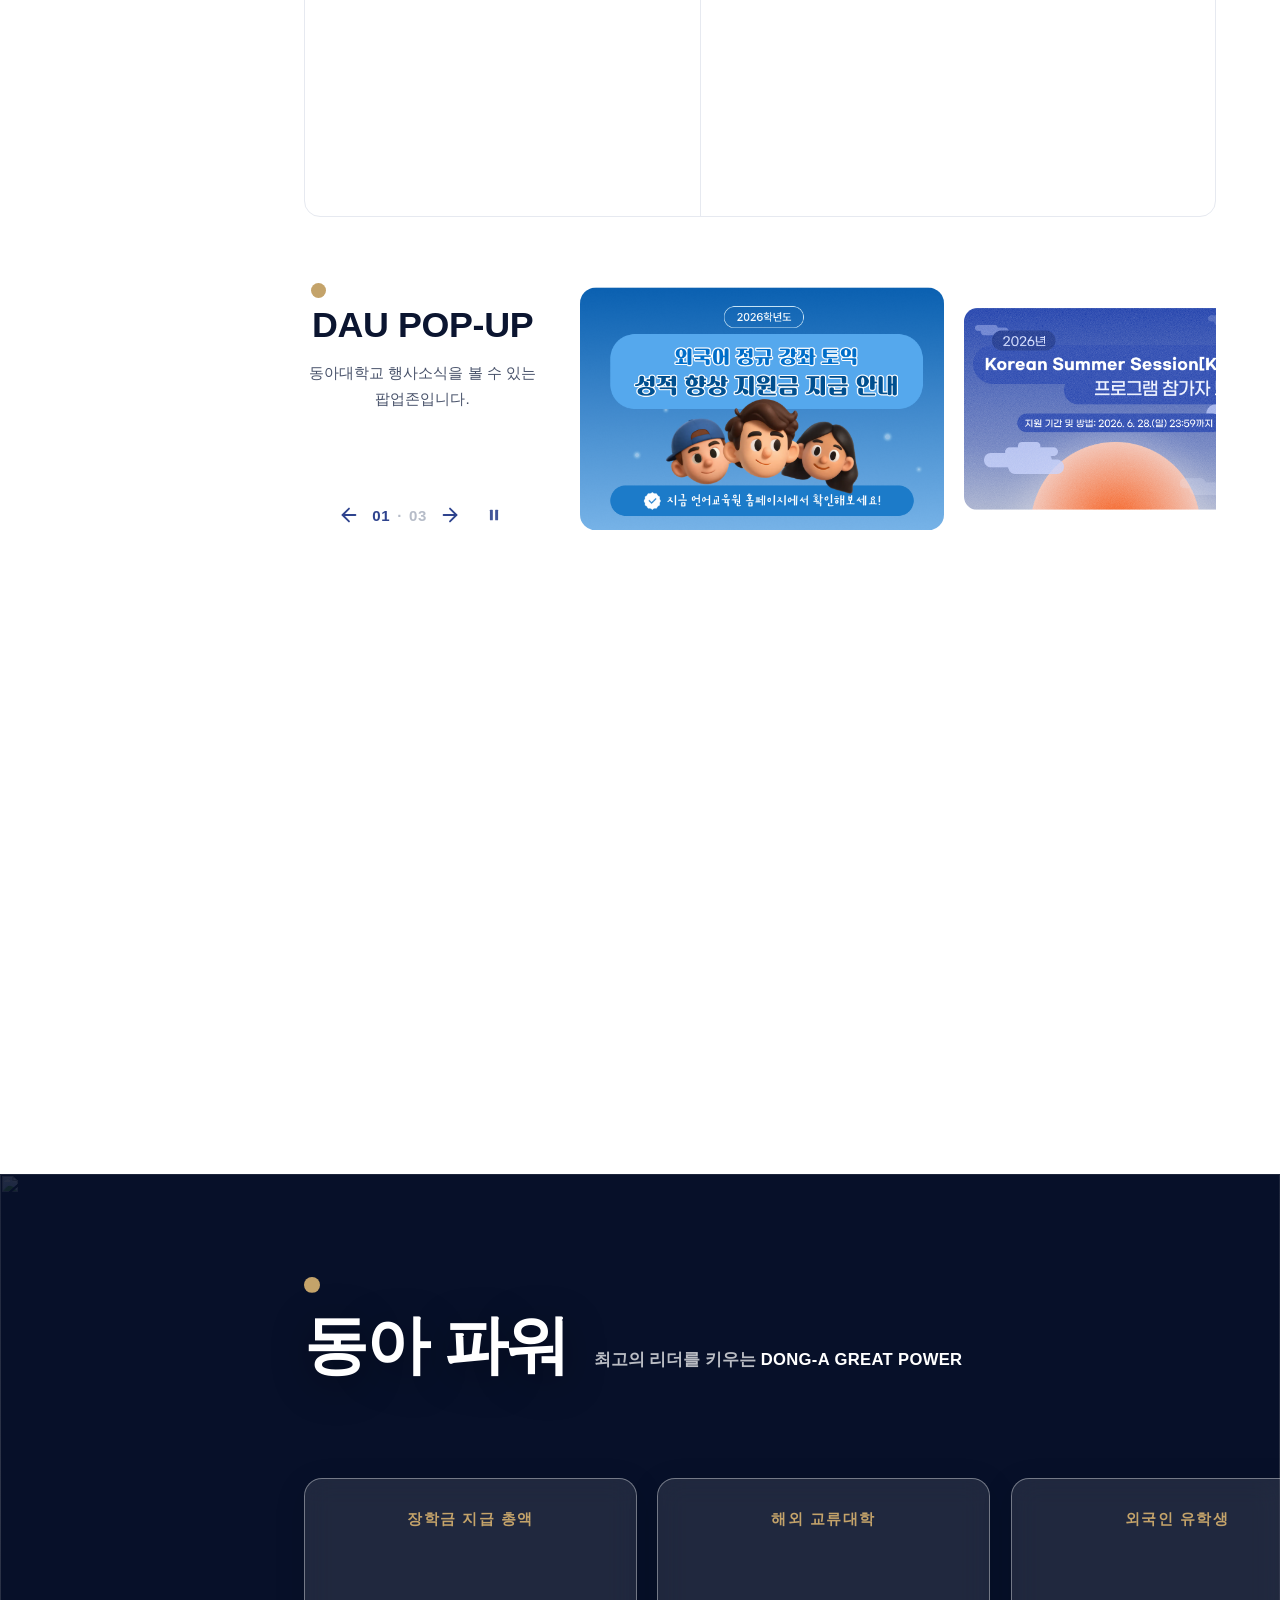
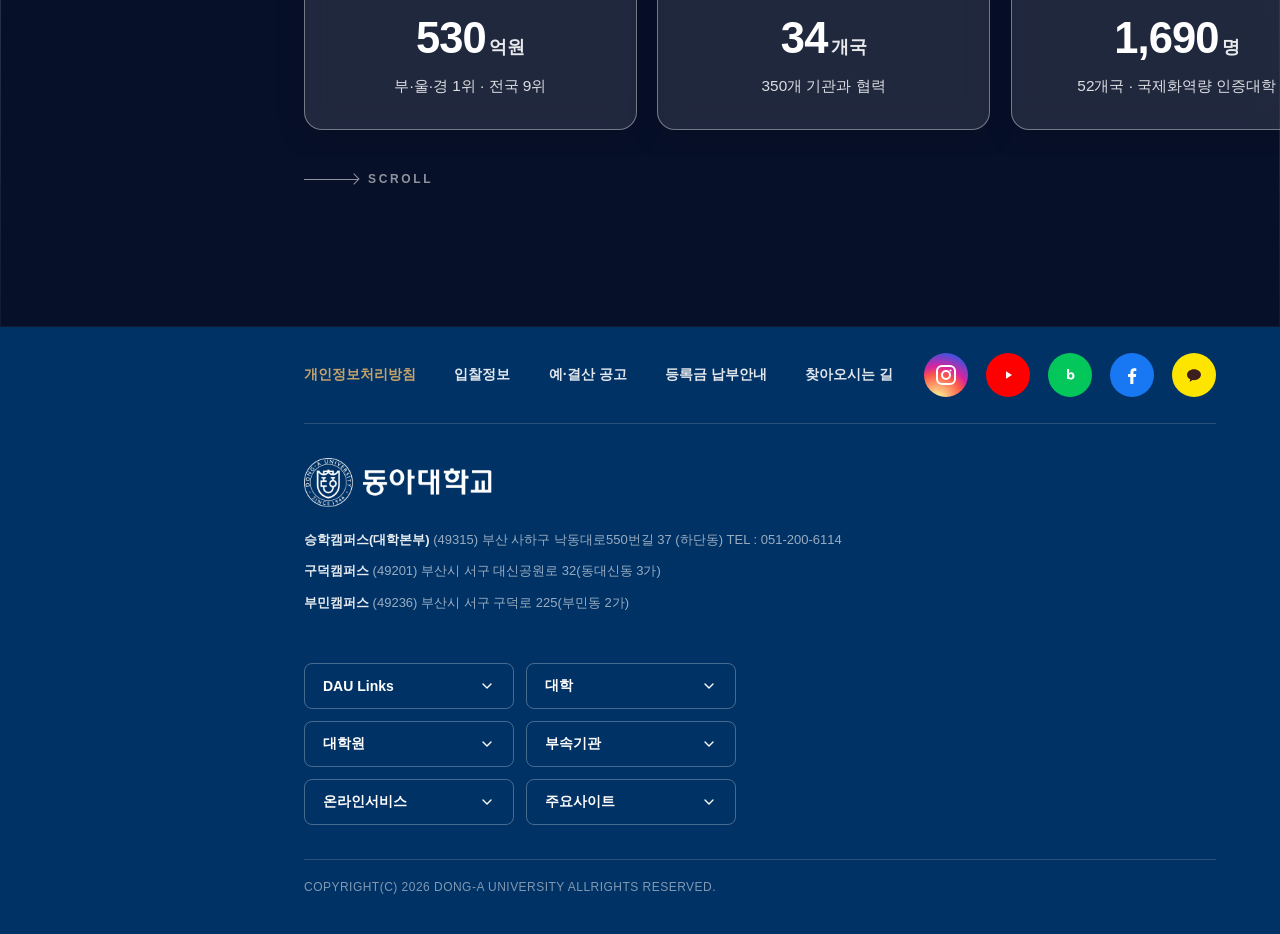
==== commit ffc456b8: "refactor: update brand blue palette, refine hero section responsiveness, and restructure news slider" ====
--- a/index.html
+++ b/index.html
@@ -387,7 +387,7 @@
             <video class="hd-video" src="uploads/축제영상.mp4" autoplay muted playsinline preload="metadata"></video>
           </div>
           <div class="hd-slide" data-hd-type="image">
-            <img class="hd-img" src="uploads/80주년 엠블럼 이미지.jpg" alt="동아대학교 개교 80주년 엠블럼" loading="lazy" />
+            <img class="hd-img" src="uploads/시안a80주년이미지.jpg" alt="동아대학교 개교 80주년 엠블럼" loading="lazy" />
           </div>
           <div class="hd-slide" data-hd-type="image">
             <img class="hd-img" src="uploads/석당박물관 야경.jpg" alt="석당박물관 야경" loading="lazy" />
@@ -524,8 +524,8 @@
               <button class="dnews-tab" type="button" data-dnews-tab data-cursor="true">동아피플</button>
             </div>
           </div>
-          <div class="dnews-grid">
-            <a class="dnews-feat" href="#" data-cursor="true" data-reveal="up">
+          <div class="dnews-grid" data-reveal="up">
+            <a class="dnews-feat" href="#" data-cursor="true">
               <div class="dnews-feat-img"><img src="uploads/1bf1ad6d56164ee8acbebcb9cd1d67b9.jpeg" alt=""
                   loading="lazy" /></div>
               <div class="dnews-feat-body">
@@ -535,7 +535,7 @@
                 <span class="dnews-date">2026.06.12</span>
               </div>
             </a>
-            <div class="dnews-list" data-stagger="up">
+            <div class="dnews-list">
               <a class="dnews-item" href="#" data-cursor="true">
                 <div class="dnews-item-body">
                   <h4 class="dnews-item-tit">동아대 경영학과, 캡스톤 경진대회 대상 수상</h4>
--- a/sections.css
+++ b/sections.css
@@ -439,7 +439,7 @@
 .gpn.anniv .logoloop__item img{height:var(--ll-h);width:auto;display:block;
   pointer-events:none;-webkit-user-drag:none;}
 /* 루프 띠가 상/하단을 차지하므로 본문 상·하 여백 복원 */
-.gpn.anniv > .wrap{position:relative;padding-top:clamp(52px,6.5vw,92px);padding-bottom:clamp(52px,6.5vw,92px);}
+.gpn.anniv > .wrap{position:relative;padding-top:clamp(52px,6.5vw,92px);padding-bottom:clamp(36px,4.5vw,64px);}
 /* 좌우 여백 장식 타이포 (아웃라인 + 솔리드) */
 .anniv-deco{position:absolute;z-index:1;display:flex;flex-direction:column;line-height:.9;
   font-family:var(--font-display);font-weight:900;letter-spacing:-.01em;pointer-events:none;}
@@ -495,7 +495,7 @@
 /* 지그재그(퐁당퐁당): 가운데 라인 위에 점, 홀수=아래 텍스트 / 짝수=위 텍스트 */
 .ah-item{position:relative;flex:0 0 auto;width:var(--ah-iw);color:#fff;
   display:grid;grid-template-rows:1fr auto 1fr;justify-items:center;align-items:center;
-  height:clamp(470px,49vw,660px);}
+  height:clamp(430px,44vw,580px);}
 .ah-dot{grid-row:2;width:14px;height:14px;border-radius:50%;background:#fff;border:3px solid rgba(255,255,255,.55);
   box-shadow:0 0 0 4px rgba(255,255,255,.12);}
 .ah-text{display:flex;flex-direction:column;align-items:center;gap:7px;text-align:center;}
--- a/layout4.css
+++ b/layout4.css
@@ -66,6 +66,10 @@
 .hd-promo-desc{font-size:clamp(16px,1.3vw,20px);line-height:1.7;max-width:42ch;opacity:.92;}
 /* MORE VIEW — 홍보문구 아래에 배치 (절대배치 해제) */
 .hd-promo .hd-more{position:static;margin-top:clamp(22px,3.2vh,40px);}
+/* 좁은 화면: 히어로를 100vh 미만으로 낮춰 두 번째 섹션이 살짝 보이게 */
+@media(max-width:1440px){
+  .hero.hd{height:78vh;min-height:520px;}
+}
 @media(max-width:1024px){
   .hd-promo{top:auto;bottom:clamp(120px,18vh,200px);left:clamp(20px,5vw,48px);right:clamp(20px,5vw,48px);max-width:none;}
 }
@@ -312,7 +316,7 @@
 /* ---------- 02 동아대학교 소개 (시네마틱 스크롤) ---------- */
 /* ---------- 04 대학공지 (리스트형) ---------- */
 .d-nl{background:#fff url("uploads/elegant-white-background-with-blue-wave-lines.jpg") center center / cover no-repeat;
-  padding-top:clamp(64px,8vw,110px);}
+  padding-top:clamp(64px,8vw,110px);padding-bottom:clamp(64px,8vw,110px);}
 .svc-block{margin-top:clamp(64px,8vw,120px);}  /* 공지·뉴스와 주요 서비스 사이 여백 */
 .d-nl .wrap{max-width:1700px;margin:0 auto;padding:0 clamp(24px,5vw,72px);}
 .nc-wrap{max-width:1700px;margin:0 auto;padding:0 clamp(24px,5vw,72px);position:relative;}
@@ -1277,7 +1281,7 @@
   border:1px solid var(--line,#e5e5e5);border-radius:16px;overflow:hidden;}
 /* ===== 뉴스 섹션 (라이트) ===== */
 /* 상단 패딩을 다른 섹션(notice·power와 동일한 clamp(64,8vw,110))에 맞춤 — 기본 .sec(10vw)는 더 커서 위 여백이 과했음 */
-.d-news{background:#F4F8FF;color:var(--ink);padding-top:clamp(64px,8vw,110px);}
+.d-news{background:#F4F8FF;color:var(--ink);padding-top:clamp(64px,8vw,110px);padding-bottom:clamp(64px,8vw,110px);}
 .dnews-head{display:flex;align-items:flex-end;justify-content:space-between;gap:24px;
   margin-bottom:clamp(28px,3vw,48px);flex-wrap:wrap;}
 .dnews-title{font-family:var(--font-display);font-weight:900;font-size:clamp(30px,4vw,56px);
@@ -1296,14 +1300,14 @@
 .dnews-tab.is-active::after{transform:scaleX(1);}
 .dnews-grid{display:grid;grid-template-columns:minmax(0,5fr) minmax(0,6fr);gap:0;align-items:stretch;}
 /* 좌측 피처드 — 상·하단 라인을 각 컬럼에 직접 줘서 세로선이 위/아래까지 이어지도록 */
-.dnews-feat{display:flex;flex-direction:column;gap:clamp(14px,1.4vw,20px);
-  padding-right:clamp(24px,2.6vw,46px);padding-top:clamp(22px,2.2vw,38px);
+.dnews-feat{display:flex;flex-direction:column;gap:clamp(10px,1vw,14px);
+  padding-right:clamp(24px,2.6vw,46px);padding-top:clamp(14px,1.4vw,20px);
   border-top:2px solid rgba(20,40,80,.32);
-  padding-bottom:clamp(18px,1.8vw,28px);border-bottom:2px solid rgba(20,40,80,.32);}
+  padding-bottom:clamp(14px,1.4vw,20px);border-bottom:2px solid rgba(20,40,80,.32);}
 .dnews-feat-img{position:relative;width:100%;aspect-ratio:16/10;border-radius:14px;overflow:hidden;background:rgba(0,0,0,.04);}
 .dnews-feat-img img{width:100%;height:100%;object-fit:cover;transition:transform .6s var(--ease);}
 .dnews-feat:hover .dnews-feat-img img{transform:scale(1.04);}
-.dnews-feat-body{display:flex;flex-direction:column;gap:clamp(10px,1vw,14px);flex:1;}
+.dnews-feat-body{display:flex;flex-direction:column;gap:clamp(7px,.7vw,10px);flex:1;}
 /* 피처 날짜를 컬럼 하단으로 밀어 우측 리스트 마지막 날짜와 같은 높이에 맞춤 */
 .dnews-feat-body .dnews-date{margin-top:auto;}
 .dnews-cat{align-self:flex-start;font-family:var(--font-display);font-weight:700;font-size:13px;
@@ -1314,19 +1318,19 @@
   display:-webkit-box;-webkit-line-clamp:2;-webkit-box-orient:vertical;overflow:hidden;}
 .dnews-date{font-size:13px;color:var(--fg-3);}
 /* 우측 리스트 (2×2) */
-.dnews-list{display:flex;flex-direction:column;gap:clamp(18px,1.8vw,26px);
-  border-left:1px solid rgba(20,40,80,.16);padding-left:clamp(24px,2.6vw,46px);padding-top:clamp(22px,2.2vw,38px);
+.dnews-list{display:flex;flex-direction:column;gap:clamp(12px,1.2vw,18px);
+  border-left:1px solid rgba(20,40,80,.16);padding-left:clamp(24px,2.6vw,46px);padding-top:clamp(14px,1.4vw,20px);
   border-top:2px solid rgba(20,40,80,.32);
-  padding-bottom:clamp(18px,1.8vw,28px);border-bottom:2px solid rgba(20,40,80,.32);}
+  padding-bottom:clamp(14px,1.4vw,20px);border-bottom:2px solid rgba(20,40,80,.32);}
 .dnews-item{display:flex;gap:clamp(12px,1.2vw,18px);align-items:stretch;justify-content:space-between;
-  padding-bottom:clamp(16px,1.6vw,24px);border-bottom:1px solid var(--line);}
+  padding-bottom:clamp(12px,1.2vw,18px);border-bottom:1px solid var(--line);}
 .dnews-item:last-child{border-bottom:none;padding-bottom:0;}
 .dnews-item-body{display:flex;flex-direction:column;gap:6px;min-width:0;flex:1;}
 .dnews-item-tit{font-family:var(--font-display);font-weight:800;font-size:clamp(16px,1.35vw,20px);line-height:1.34;color:var(--ink);
   display:-webkit-box;-webkit-line-clamp:1;-webkit-box-orient:vertical;overflow:hidden;transition:color .2s var(--ease);}
 .dnews-item-desc{font-size:clamp(14px,1.1vw,17px);line-height:1.7;color:var(--fg-2);
   display:-webkit-box;-webkit-line-clamp:2;-webkit-box-orient:vertical;overflow:hidden;}
-.dnews-item .dnews-date{margin-top:clamp(8px,1vw,14px);}
+.dnews-item .dnews-date{margin-top:auto;}
 .dnews-item-img{flex:0 0 auto;align-self:flex-start;width:clamp(132px,13vw,180px);aspect-ratio:3/2;height:auto;
   border-radius:10px;overflow:hidden;background:rgba(0,0,0,.04);}
 .dnews-item-img img{width:100%;height:100%;object-fit:cover;transition:transform .5s var(--ease);}
@@ -1534,10 +1538,10 @@
 /* ---------- DAU POP-UP 배너 (좌측 텍스트/인디케이터 + 우측 카드 덱) ---------- */
 .pbn{display:flex;gap:clamp(20px,3vw,56px);align-items:stretch;
   width:100%;margin:clamp(44px,5.5vw,88px) auto 0;}
-.pbn-side{flex:0 0 auto;width:clamp(190px,22%,280px);display:flex;flex-direction:column;align-items:center;text-align:center;}
+.pbn-side{flex:0 0 auto;width:clamp(230px,26%,330px);display:flex;flex-direction:column;align-items:center;text-align:center;}
 .pbn-brand{position:relative;margin-top:18px;font-family:var(--font-display);font-weight:800;
-  font-size:clamp(22px,2vw,32px);letter-spacing:-.01em;color:var(--ink);}
-.pbn-brand-dot{position:absolute;top:-18px;left:-1px;width:12px;height:12px;border-radius:50%;background:var(--gold);}
+  font-size:clamp(27px,2.8vw,40px);letter-spacing:-.01em;color:var(--ink);white-space:nowrap;}
+.pbn-brand-dot{position:absolute;top:-22px;left:-1px;width:15px;height:15px;border-radius:50%;background:var(--gold);}
 .pbn-desc{margin-top:14px;font-size:clamp(15px,1.2vw,18px);line-height:1.65;color:var(--fg-2);}
 .pbn-ctrl{display:flex;align-items:center;gap:10px;margin-top:auto;color:#2E438E;}
 .pbn-arrow{border:0;background:none;color:#2E438E;padding:2px;display:grid;place-items:center;cursor:pointer;
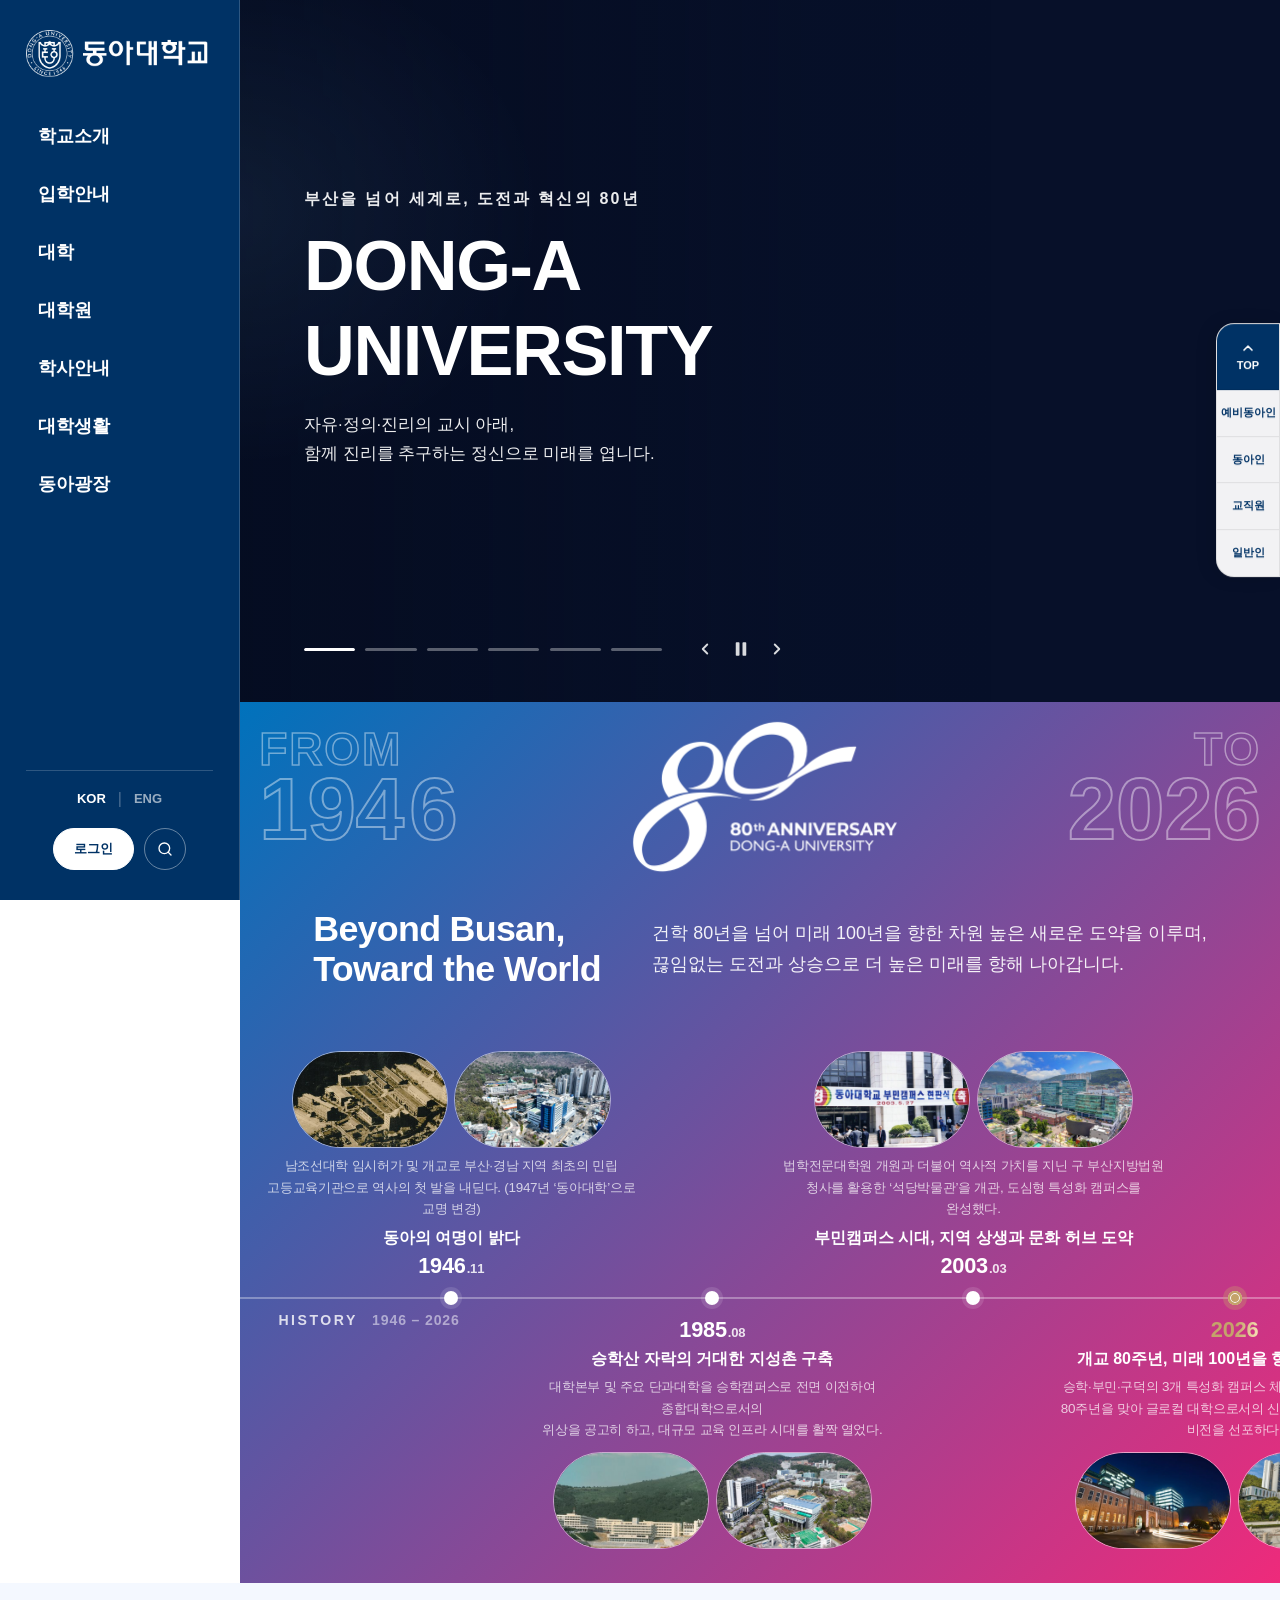
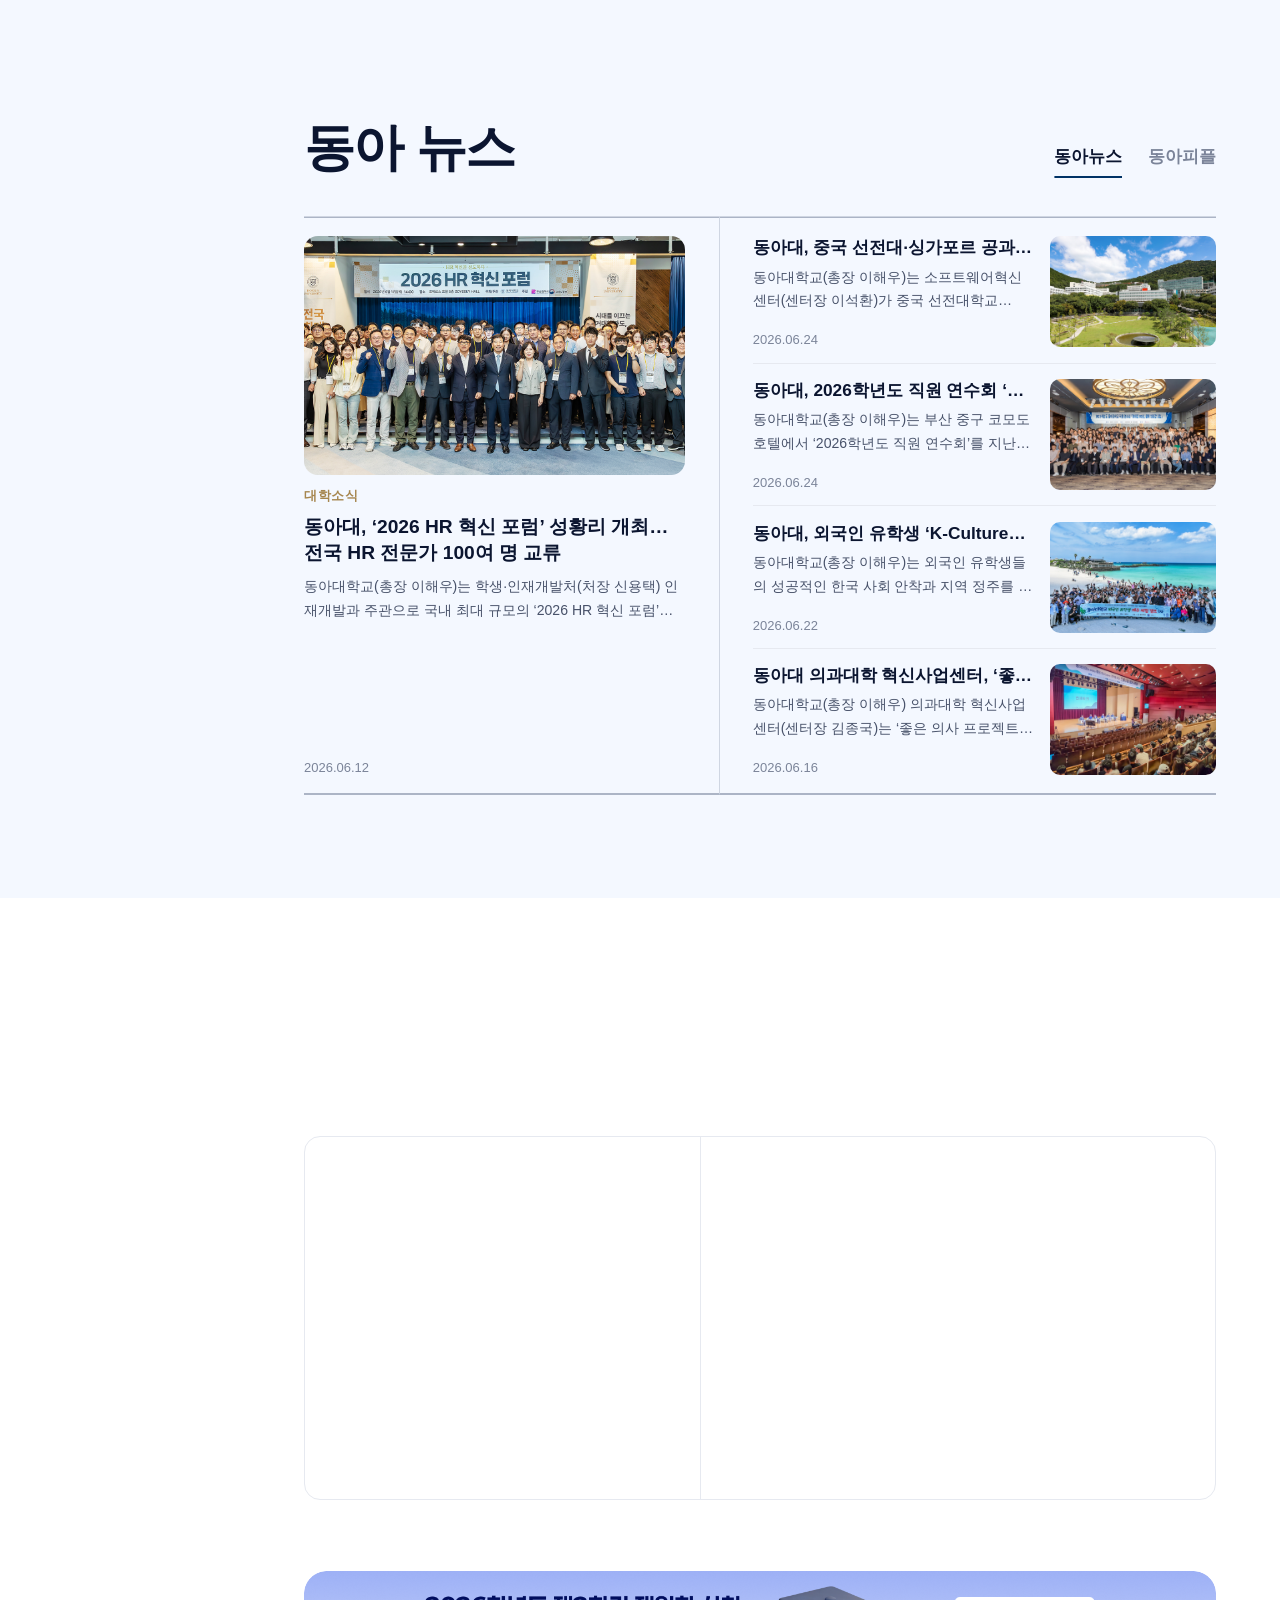
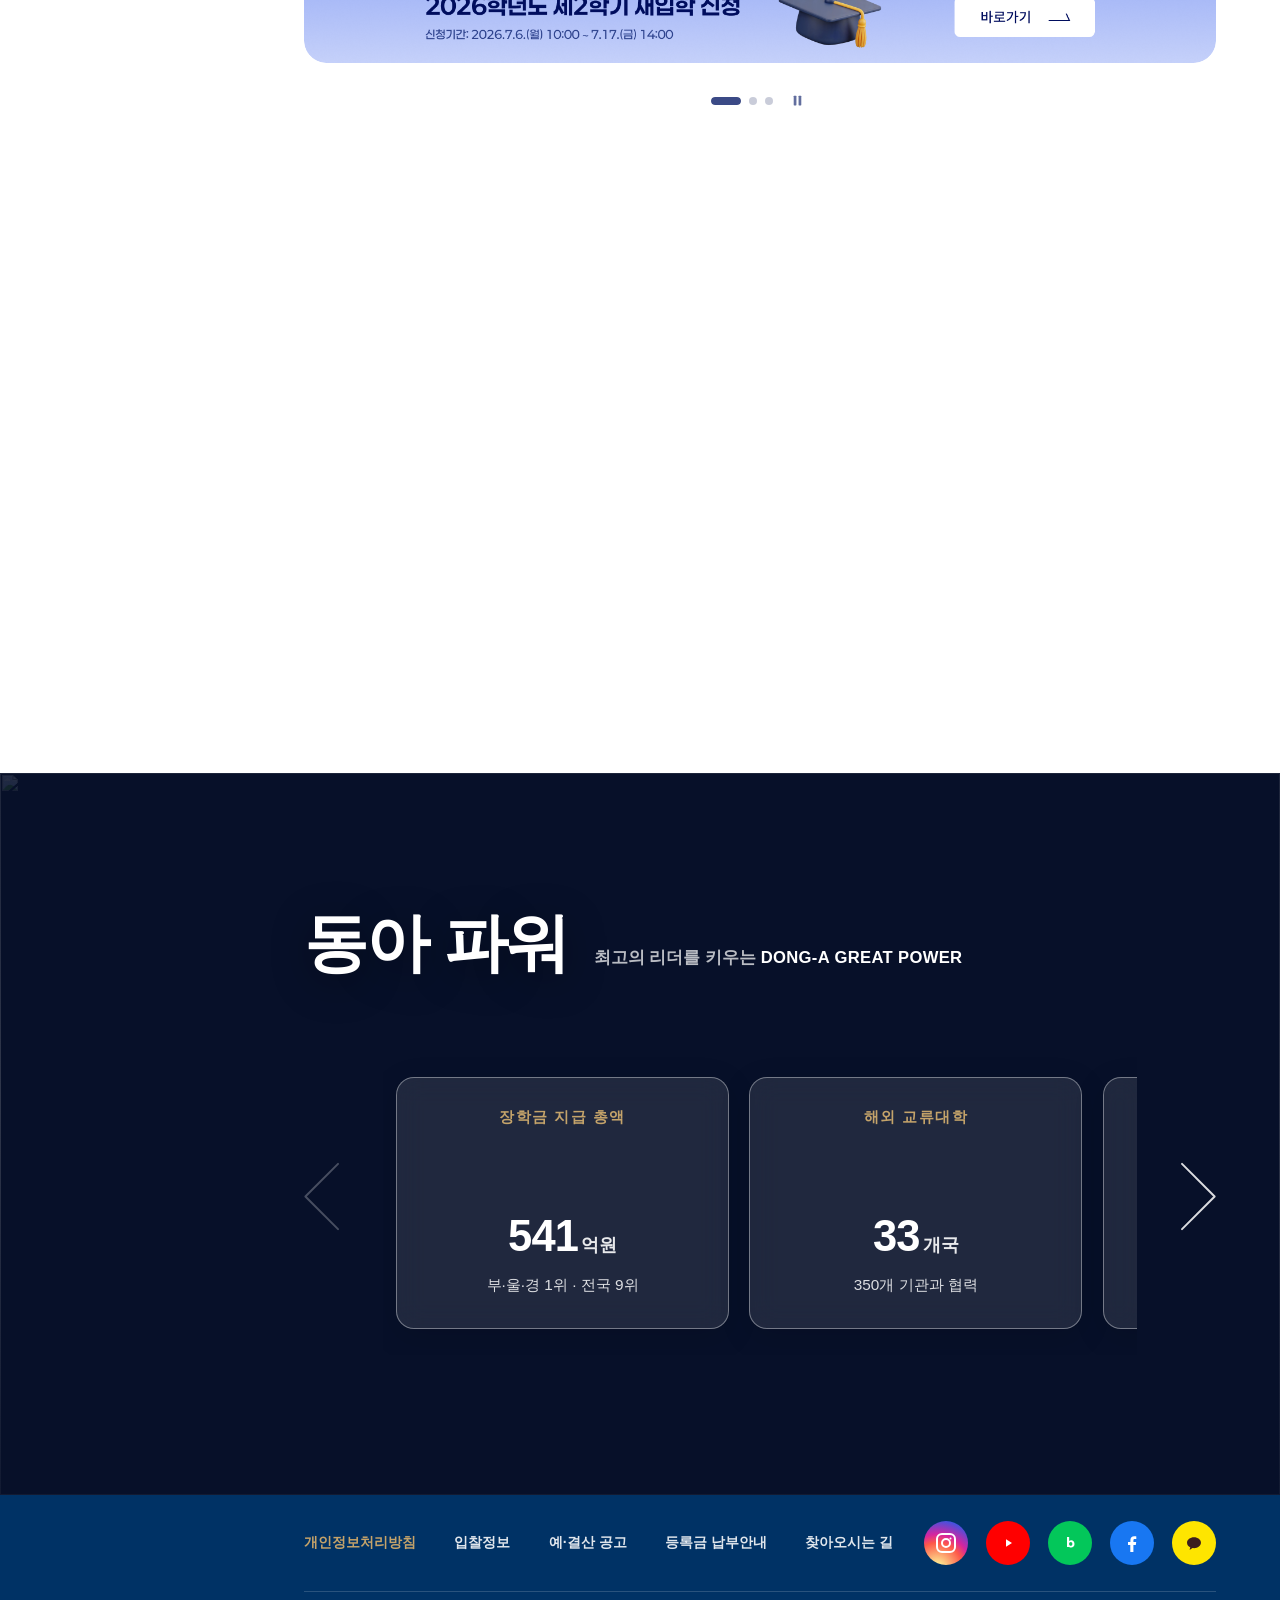
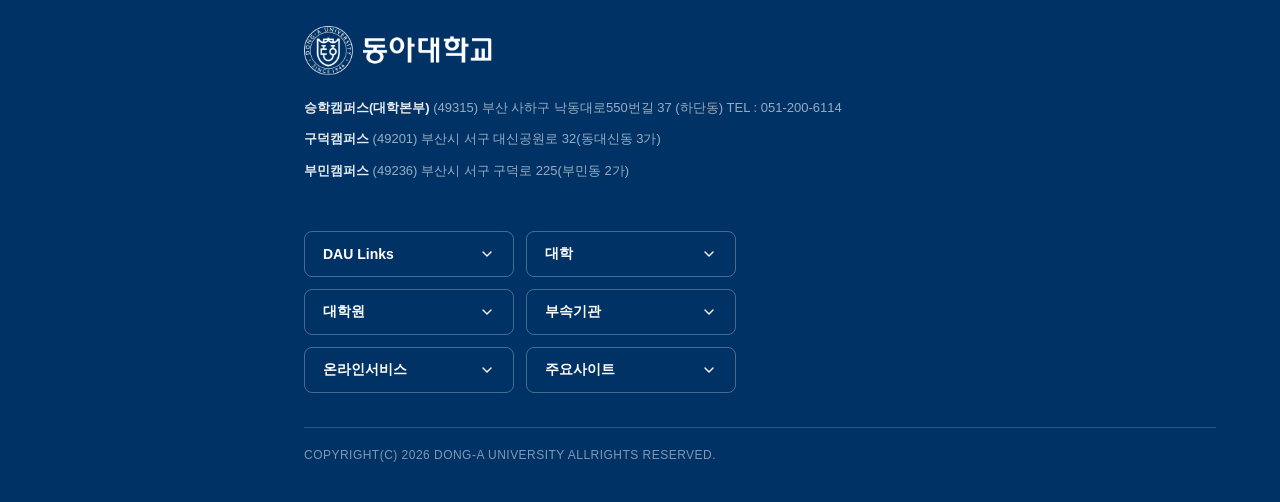
==== commit 138691ba: "feat: implement global menu overlay and update project assets structure" ====
--- a/index.html
+++ b/index.html
@@ -169,7 +169,7 @@
           <div class="mega-box mega-box--link"><a class="mega-box-head" href="#">스펙업시스템</a></div>
           <div class="mega-box mega-box--link"><a class="mega-box-head" href="#">성과환류시스템</a></div>
           <div class="mega-box mega-box--link"><a class="mega-box-head" href="#">도서관</a></div>
-          <div class="mega-box mega-box--link"><a class="mega-box-head" href="#">대학일자리플러스센터(인재개발과)</a></div>
+          <div class="mega-box mega-box--link"><a class="mega-box-head" href="#"><span>대학일자리플러스센터<br />(인재개발과)</span></a></div>
           <div class="mega-box mega-box--link"><a class="mega-box-head" href="#">교직운영팀</a></div>
           <div class="mega-box mega-box--link"><a class="mega-box-head" href="#">국제교류과</a></div>
           <div class="mega-box mega-box--link"><a class="mega-box-head" href="#">언어교육원</a></div>
@@ -205,7 +205,7 @@
           <div class="mega-box mega-box--link"><a class="mega-box-head" href="#">Q&amp;A</a></div>
           <div class="mega-box mega-box--link"><a class="mega-box-head" href="#">입찰정보</a></div>
           <div class="mega-box mega-box--link"><a class="mega-box-head" href="#">온라인 행사장소 신청</a></div>
-          <div class="mega-box mega-box--link"><a class="mega-box-head" href="#">다문화가족 및 북한이탈주민 학생 지원</a></div>
+          <div class="mega-box mega-box--link"><a class="mega-box-head" href="#"><span>다문화가족 및 북한이탈주민<br />학생 지원</span></a></div>
         </div></div>
       </section>
     </div>
@@ -387,16 +387,16 @@
             <video class="hd-video" src="uploads/축제영상.mp4" autoplay muted playsinline preload="metadata"></video>
           </div>
           <div class="hd-slide" data-hd-type="image">
+            <img class="hd-img" src="uploads/h3.jpg" alt="동아대학교 캠퍼스" loading="lazy" />
+          </div>
+          <div class="hd-slide" data-hd-type="image">
+            <img class="hd-img" src="uploads/h4.jpg" alt="동아대학교 캠퍼스" loading="lazy" />
+          </div>
+          <div class="hd-slide" data-hd-type="image">
+            <img class="hd-img" src="uploads/h5.jpg" alt="동아대학교 캠퍼스" loading="lazy" />
+          </div>
+          <div class="hd-slide" data-hd-type="image">
             <img class="hd-img" src="uploads/시안a80주년이미지.jpg" alt="동아대학교 개교 80주년 엠블럼" loading="lazy" />
-          </div>
-          <div class="hd-slide" data-hd-type="image">
-            <img class="hd-img" src="uploads/석당박물관 야경.jpg" alt="석당박물관 야경" loading="lazy" />
-          </div>
-          <div class="hd-slide" data-hd-type="image">
-            <img class="hd-img" src="uploads/구덕캠퍼스 전경.jpg" alt="구덕캠퍼스 전경" loading="lazy" />
-          </div>
-          <div class="hd-slide" data-hd-type="image">
-            <img class="hd-img" src="uploads/조감도.jpg" alt="신축 건물 조감도" loading="lazy" />
           </div>
           <div class="hd-sweep"></div>
         </div>
@@ -721,7 +721,7 @@
             </div>
           </div>
 
-          <!-- ── DAU POP-UP 배너 (좌측 텍스트/인디케이터 + 우측 카드 덱) ── -->
+          <!-- ── DAU POP-UP 배너 (임시 숨김 · 주석처리) ──
           <div class="pbn" data-pbn aria-label="DAU POP-UP">
             <div class="pbn-side">
               <p class="pbn-brand"><span class="pbn-brand-dot" aria-hidden="true"></span>DAU POP-UP</p>
@@ -739,6 +739,28 @@
               <a class="pbn-card" href="https://www.donga.ac.kr/kor/CMS/Board/Board.do?mCode=MN174&mode=view&mgr_seq=65&board_seq=8508040" target="_blank" rel="noopener" data-pbn-card><img src="uploads/팝업 A-3.png" alt="제9-2기 데일리비(DAILY-B) 프로그램 참가자 모집" loading="lazy" /></a>
             </div>
           </div>
+          ── DAU POP-UP 배너 끝 -->
+
+          <!-- ── 홍보배너 (이미지 슬라이드) — 서브페이지에서 가져옴 ── -->
+          <section class="cbn cbn--img" aria-label="홍보 배너">
+            <div class="container">
+              <div class="cbn-stage" data-cbn-stage>
+                <a class="cbn-card cbn-card--img is-active" href="https://www.donga.ac.kr/kor/CMS/Board/Board.do?mCode=MN171&mode=view&mgr_seq=63&board_seq=8508333" target="_blank" rel="noopener" data-cbn-card>
+                  <img src="uploads/팝업 B-1.png" alt="홍보 배너 1" loading="lazy" />
+                </a>
+                <a class="cbn-card cbn-card--img" href="https://www.donga.ac.kr/kor/CMS/Board/Board.do?mCode=MN171&mode=view&mgr_seq=63&board_seq=8508126" target="_blank" rel="noopener" data-cbn-card>
+                  <img src="uploads/팝업 B-2.png" alt="홍보 배너 2" loading="lazy" />
+                </a>
+                <a class="cbn-card cbn-card--img" href="https://www.donga.ac.kr/kor/CMS/Board/Board.do?mCode=MN171&mode=view&mgr_seq=63&board_seq=8495456" target="_blank" rel="noopener" data-cbn-card>
+                  <img src="uploads/팝업 B-3.png" alt="홍보 배너 3" loading="lazy" />
+                </a>
+              </div>
+              <div class="cbn-ctrl">
+                <div class="cbn-dots" data-cbn-dots></div>
+                <button class="cbn-toggle" type="button" data-cbn-toggle aria-label="배너 일시정지"></button>
+              </div>
+            </div>
+          </section>
 
           <div class="svc-block">
             <div class="sec-head">
@@ -1033,7 +1055,9 @@
                   POWER</b></span>
             </div>
           </div>
-          <div class="power-cards" data-reveal="up" data-reveal-delay="2">
+          <div class="power-deck" data-reveal="up" data-reveal-delay="2">
+            <button class="power-nav power-nav--prev" type="button" aria-label="이전 카드" data-power-prev data-cursor="true"><svg viewBox="0 0 24 24" fill="none" stroke="currentColor" stroke-width="0.55" stroke-linecap="round" stroke-linejoin="round"><path d="M16 3 7 12l9 9"/></svg></button>
+          <div class="power-cards">
             <article class="power-card"><span class="pc-eyebrow">장학금 지급 총액</span>
               <h3 data-count="663">663<span class="pc-unit">억원</span></h3>
               <p>부·울·경 1위 · 전국 9위</p>
@@ -1087,7 +1111,8 @@
               <p>산학협력 가족회사</p>
             </article>
           </div>
-          <div class="power-hint" aria-hidden="true"><span class="ph-line"></span>scroll</div>
+            <button class="power-nav power-nav--next" type="button" aria-label="다음 카드" data-power-next data-cursor="true"><svg viewBox="0 0 24 24" fill="none" stroke="currentColor" stroke-width="0.55" stroke-linecap="round" stroke-linejoin="round"><path d="M8 3l9 9-9 9"/></svg></button>
+          </div>
         </div>
       </section>
       <div hidden data-archived="보존: Why / 캠퍼스 소개 / 캠퍼스 라이프">
--- a/sections.css
+++ b/sections.css
@@ -421,15 +421,22 @@
 .gpn.anniv > .wrap{z-index:1;}
 /* 80주년 — 중앙 집중 대형 타이포 레이아웃 */
 .gpn.anniv .anniv-inner{display:flex;flex-direction:column;align-items:center;text-align:center;
-  gap:clamp(20px,2.6vw,40px);max-width:1040px;margin:0 auto;}
-.anniv-logo{width:clamp(280px,34vw,500px);height:auto;margin-top:clamp(-72px,-5vw,-28px);}
+  gap:clamp(8px,1.2vw,18px);max-width:1440px;margin:0 auto;}
+.anniv-logo{width:clamp(195px,24vw,340px);height:auto;margin-top:clamp(-72px,-5vw,-28px);}
 .anniv-head{font-family:var(--font-display);font-weight:900;
-  font-size:clamp(24px,3.6vw,52px);line-height:1.12;letter-spacing:-.02em;color:#fff;text-align:center;}
+  font-size:clamp(20px,2.8vw,40px);line-height:1.12;letter-spacing:-.02em;color:#fff;text-align:left;flex:0 0 auto;}
 .anniv-head .ah-l1,.anniv-head .ah-l2{display:block;}
-/* 헤딩 + 서브텍스트: 같은 왼쪽 축으로 좌측 정렬(블록은 가운데 배치) */
-.anniv-lead{display:flex;flex-direction:column;align-items:center;gap:clamp(16px,2vw,28px);text-align:center;}
-.anniv-copy{display:flex;flex-direction:column;gap:clamp(12px,1.4vw,20px);max-width:800px;text-align:center;}
-.anniv-copy p{font-size:clamp(15px,1.3vw,20px);line-height:1.85;color:rgba(255,255,255,.92);}
+/* 영어 제목(왼쪽) + 한글 본문(오른쪽) 좌우 배열 */
+.anniv-lead{display:flex;flex-direction:row;align-items:center;justify-content:center;
+  gap:clamp(28px,4vw,64px);text-align:left;}
+.anniv-copy{display:flex;flex-direction:column;gap:clamp(12px,1.4vw,20px);max-width:900px;text-align:left;}
+.anniv-copy p{font-size:clamp(15px,1.4vw,21px);line-height:1.75;color:rgba(255,255,255,.92);}
+/* 좁은 화면: 다시 위아래로 쌓기 */
+@media(max-width:860px){
+  .anniv-lead{flex-direction:column;align-items:center;text-align:center;gap:clamp(16px,2vw,28px);}
+  .anniv-head{text-align:center;}
+  .anniv-copy{text-align:center;}
+}
 /* 섹션 최상단 얇은 로고 루프 띠 (페이드 없음) */
 .gpn.anniv .gpn-loop{position:relative;overflow:hidden;width:100%;
   --ll-gap:96px;--ll-h:38px;padding:14px 0;}
@@ -439,16 +446,16 @@
 .gpn.anniv .logoloop__item img{height:var(--ll-h);width:auto;display:block;
   pointer-events:none;-webkit-user-drag:none;}
 /* 루프 띠가 상/하단을 차지하므로 본문 상·하 여백 복원 */
-.gpn.anniv > .wrap{position:relative;padding-top:clamp(52px,6.5vw,92px);padding-bottom:clamp(36px,4.5vw,64px);}
+.gpn.anniv > .wrap{position:relative;padding-top:calc(clamp(24px,3.2vw,46px) + 16px);padding-bottom:clamp(0px,0.3vw,4px);}
 /* 좌우 여백 장식 타이포 (아웃라인 + 솔리드) */
 .anniv-deco{position:absolute;z-index:1;display:flex;flex-direction:column;line-height:.9;
   font-family:var(--font-display);font-weight:900;letter-spacing:-.01em;pointer-events:none;}
-.anniv-deco-left{left:clamp(4px,1.5vw,32px);top:clamp(28px,5vw,68px);bottom:clamp(40px,6vw,90px);}
-.anniv-deco-right{right:clamp(4px,1.5vw,32px);top:clamp(28px,5vw,68px);bottom:clamp(40px,6vw,90px);align-items:flex-end;text-align:right;}
+.anniv-deco-left{left:clamp(4px,1.5vw,32px);top:calc(clamp(24px,3.2vw,46px) + 16px + clamp(-72px,-5vw,-28px) + 34px);bottom:clamp(40px,6vw,90px);}
+.anniv-deco-right{right:clamp(4px,1.5vw,32px);top:calc(clamp(24px,3.2vw,46px) + 16px + clamp(-72px,-5vw,-28px) + 34px);bottom:clamp(40px,6vw,90px);align-items:flex-end;text-align:right;}
 /* FROM/TO · 숫자 모두 테두리(아웃라인)만 — fill 없이 stroke 만, 전체적으로 크게 */
-.ad-out{font-size:clamp(34px,4.4vw,64px);color:transparent;
+.ad-out{font-size:clamp(28px,3.6vw,52px);color:transparent;
   -webkit-text-stroke:1.5px rgba(255,255,255,.42);letter-spacing:.04em;}
-.ad-sol{font-size:clamp(60px,8.4vw,120px);color:transparent;
+.ad-sol{font-size:clamp(48px,6.8vw,98px);color:transparent;
   -webkit-text-stroke:2px rgba(255,255,255,.42);}
 .ad-sol .kern{margin-left:.06em;}  /* 특정 글자(예: 4·6 사이)만 간격 */
 /* FROM 1946 아래 원형 이미지 카드 (세로 2개) */
@@ -474,7 +481,7 @@
 @media(max-width:1024px){ .anniv-statement{position:static;margin-top:clamp(24px,4vw,40px);max-width:none;} }
 /* ── 연혁 타임라인 (가로 스크롤, 1946 → 2026) ── */
 .anniv-history{--ah-iw:clamp(330px,30vw,470px);--ah-pad:clamp(8px,1.5vw,20px);
-  width:calc(100vw - var(--sb-w));margin-top:clamp(8px,1.5vw,24px);align-self:center;position:relative;}
+  width:calc(100vw - var(--sb-w));margin-top:clamp(2px,0.9vw,14px);align-self:center;position:relative;}
 .ah-head{position:absolute;left:clamp(4px,1.5vw,32px);top:calc(50% + 14px);z-index:3;margin:0;
   display:block;text-align:left;font-family:var(--font-display);font-weight:800;
   font-size:clamp(13px,1.1vw,16px);letter-spacing:.18em;text-transform:uppercase;
@@ -504,14 +511,14 @@
 .ah-item:nth-child(even) .ah-text{grid-row:3;align-self:start;padding-top:14px;}
 /* 알약형 썸네일 (항목당 2개 가로 정렬) */
 .ah-thumbs{display:flex;align-items:center;justify-content:center;gap:clamp(5px,0.5vw,8px);margin-top:4px;}
-.ah-thumb{width:clamp(165px,14.5vw,226px);height:clamp(98px,9.2vw,128px);border-radius:99px;overflow:hidden;
+.ah-thumb{width:clamp(140px,12.2vw,190px);height:clamp(82px,7.6vw,108px);border-radius:99px;overflow:hidden;
   border:1.5px solid rgba(255,255,255,.55);flex:0 0 auto;}
 .ah-thumb img{width:100%;height:100%;object-fit:cover;display:block;}
 /* 배경 여백이 있는 일부 이미지는 확대해 가장자리 배경을 잘라냄 */
 .ah-thumb img.ah-zoom{transform:scale(1.4);transform-origin:center;}
 /* 이미지 아래쪽이 보이도록 위치 조정 */
 .ah-thumb img.ah-bottom{object-position:center 62%;transform-origin:center 62%;}
-.ah-year{font-family:var(--font-display);font-weight:900;font-size:clamp(22px,2vw,30px);line-height:1;letter-spacing:-.01em;}
+.ah-year{font-family:var(--font-display);font-weight:900;font-size:clamp(19px,1.7vw,26px);line-height:1;letter-spacing:-.01em;}
 .ah-mon{font-size:.6em;font-weight:800;margin-left:1px;opacity:.85;}
 .ah-label{font-size:clamp(14px,1.25vw,18px);font-weight:700;color:#fff;line-height:1.35;
   word-break:keep-all;max-width:var(--ah-iw);}
@@ -670,11 +677,14 @@
 .power-sub b{font-weight:800;color:#fff;letter-spacing:.02em;}
 
 /* 동아 파워 — 글래스모피즘 카드 (가로 스크롤 1줄) */
-.power-cards{display:flex;flex-wrap:nowrap;gap:clamp(16px,1.6vw,24px);
-  margin-top:clamp(40px,4.5vw,72px);
-  margin-inline:calc(-1 * clamp(24px,5vw,80px));
+.power-deck{position:relative;display:flex;align-items:center;
+  gap:clamp(6px,1.2vw,18px);margin-top:clamp(40px,4.5vw,72px);
+  margin-inline:calc(-1 * clamp(8px,2vw,28px));}
+.power-cards{flex:1 1 auto;min-width:0;
+  display:flex;flex-wrap:nowrap;gap:clamp(16px,1.6vw,24px);
+  margin-top:0;
   overflow-x:auto;overflow-y:hidden;
-  padding:clamp(30px,3vw,44px) clamp(24px,5vw,80px) 26px;}
+  padding:clamp(30px,3vw,44px) clamp(6px,1vw,14px) 26px;}
 .power-card{flex:0 0 clamp(280px,26vw,360px);
   background:rgba(255,255,255,.1);border:1px solid rgba(255,255,255,.38);
   border-radius:18px;backdrop-filter:blur(14px);-webkit-backdrop-filter:blur(14px);
@@ -694,16 +704,15 @@
 /* 스크롤바 숨김 — 대신 'scroll' 힌트로 안내 */
 .power-cards{scrollbar-width:none;-ms-overflow-style:none;}
 .power-cards::-webkit-scrollbar{display:none;}
-/* 가로 스크롤 힌트 */
-.power-hint{display:flex;align-items:center;justify-content:flex-start;gap:10px;
-  margin-top:16px;color:rgba(255,255,255,.55);
-  font-family:var(--font-display);font-size:12px;font-weight:800;letter-spacing:.22em;text-transform:uppercase;
-  pointer-events:none;}
-.power-hint .ph-line{position:relative;display:block;width:54px;height:1px;background:currentColor;
-  animation:phNudge 1.6s var(--ease) infinite;}
-.power-hint .ph-line::after{content:"";position:absolute;right:0;top:50%;width:7px;height:7px;
-  border-top:1px solid currentColor;border-right:1px solid currentColor;transform:translateY(-50%) rotate(45deg);}
-@keyframes phNudge{0%,100%{transform:translateX(0);}50%{transform:translateX(6px);}}
+/* 좌·우 네비게이션 화살표 (얇은 선형 chevron) — 카드 양옆 고유 칸 */
+.power-nav{flex:0 0 auto;
+  display:grid;place-items:center;cursor:pointer;
+  width:clamp(70px,7vw,120px);height:clamp(120px,13vw,210px);
+  background:none;border:0;color:rgba(255,255,255,.85);
+  transition:color .25s var(--ease),opacity .25s var(--ease),transform .25s var(--ease);}
+.power-nav:hover{color:#fff;transform:scale(1.1);}
+.power-nav[disabled]{opacity:.3;pointer-events:none;}
+.power-nav svg{width:clamp(66px,6.8vw,116px);height:auto;display:block;}
 @media(max-width:760px){ .power-card{flex:0 0 78vw;} }
 
 /* =====================================================================
--- a/layout4.css
+++ b/layout4.css
@@ -1498,7 +1498,7 @@
 }
 
 /* ---------- 카드형 안내 배너 (캐러셀) — 서브페이지에서 포팅 ---------- */
-.cbn{padding:clamp(20px,3vw,40px) 0 clamp(8px,1.5vw,16px);}
+.cbn{padding:clamp(40px,5.5vw,80px) 0 clamp(8px,1.5vw,16px);}
 .cbn-stage{display:grid;max-width:1400px;margin-inline:auto;}
 .cbn-card{grid-area:1/1;display:flex;align-items:center;gap:clamp(16px,2vw,32px);
   min-height:clamp(128px,13vw,168px);padding:clamp(20px,2.4vw,36px) clamp(28px,3.5vw,56px);
@@ -1507,6 +1507,9 @@
   opacity:0;visibility:hidden;transform:translateY(8px);
   transition:opacity .5s var(--ease),transform .5s var(--ease),visibility .5s;}
 .cbn-card.is-active{opacity:1;visibility:visible;transform:none;}
+/* 이미지형 카드 (이미지만 + 링크) — 배경/패딩 없이 이미지 꽉 채움 */
+.cbn-card--img{padding:0;min-height:0;background:none;display:block;}
+.cbn-card--img img{width:100%;height:auto;display:block;}
 .cbn-text{flex:1;min-width:0;text-align:center;}
 .cbn-title{font-family:var(--font-display);font-weight:900;font-size:clamp(20px,2.4vw,34px);line-height:1.25;color:#1c2748;}
 .cbn-sub{margin-top:8px;font-size:clamp(13px,1.15vw,16px);font-weight:600;color:rgba(28,39,72,.68);}
@@ -1602,24 +1605,24 @@
 .sb-mega-top::before{content:"";position:absolute;inset:0;
   background:linear-gradient(160deg,rgba(0,50,101,.82) 0%,rgba(0,24,51,.94) 100%);}
 .sb-mega-top>*{position:relative;z-index:1;}
-.sb-mega-eyebrow{display:block;font-size:12px;font-weight:700;letter-spacing:.14em;opacity:.82;margin-bottom:8px;}
+.sb-mega-eyebrow{display:block;font-size:13.5px;font-weight:700;letter-spacing:.14em;opacity:.82;margin-bottom:8px;}
 .sb-mega-title{font-family:var(--font-display);font-weight:900;font-size:clamp(26px,2.4vw,38px);line-height:1.1;}
-.sb-mega-body{flex:1;overflow-y:auto;padding:clamp(24px,3vh,40px) clamp(28px,3vw,48px);}
+.sb-mega-body{flex:1;overflow-y:auto;overscroll-behavior:contain;padding:clamp(24px,3vh,40px) clamp(28px,3vw,48px);}
 /* 박스 그리드 (메이슨리) */
 .sb-mega .mega-cols{columns:3;column-gap:clamp(16px,1.6vw,28px);}
 .sb-mega .mega-box{break-inside:avoid;margin:0 0 clamp(16px,1.6vw,22px);}
 .sb-mega .mega-box-head{display:block;border:1px solid var(--line);border-radius:10px;
   padding:11px 14px;background:var(--bg-soft);
-  font-family:var(--font-display);font-weight:800;font-size:14.5px;color:var(--ink);
+  font-family:var(--font-display);font-weight:800;font-size:17px;color:var(--ink);
   margin-bottom:10px;transition:border-color .18s,background .18s,color .18s;}
 .sb-mega .mega-box--link .mega-box-head{display:flex;align-items:center;justify-content:space-between;margin-bottom:0;}
 .sb-mega .mega-box--link .mega-box-head::after{content:"\2197";font-size:13px;color:var(--fg-3);transition:color .18s;}
 .sb-mega .mega-box--link .mega-box-head:hover{border-color:var(--navy);background:var(--navy);color:#fff;}
 .sb-mega .mega-box--link .mega-box-head:hover::after{color:#fff;}
 .sb-mega .mega-bullets{list-style:none;padding-left:4px;}
-.sb-mega .mega-bullets a{display:flex;align-items:flex-start;gap:8px;padding:5px 2px;
-  font-size:13.5px;font-weight:500;color:var(--fg-2);line-height:1.45;transition:color .18s;}
-.sb-mega .mega-bullets a::before{content:"";flex:0 0 auto;width:4px;height:4px;margin-top:7px;
+.sb-mega .mega-bullets a{display:flex;align-items:flex-start;gap:8px;padding:6px 2px;
+  font-size:15.5px;font-weight:500;color:var(--fg-2);line-height:1.5;transition:color .18s;}
+.sb-mega .mega-bullets a::before{content:"";flex:0 0 auto;width:4px;height:4px;margin-top:9px;
   border-radius:50%;background:var(--fg-3);transition:background .18s;}
 .sb-mega .mega-bullets a:hover{color:var(--navy);}
 .sb-mega .mega-bullets a:hover::before{background:var(--navy);}
